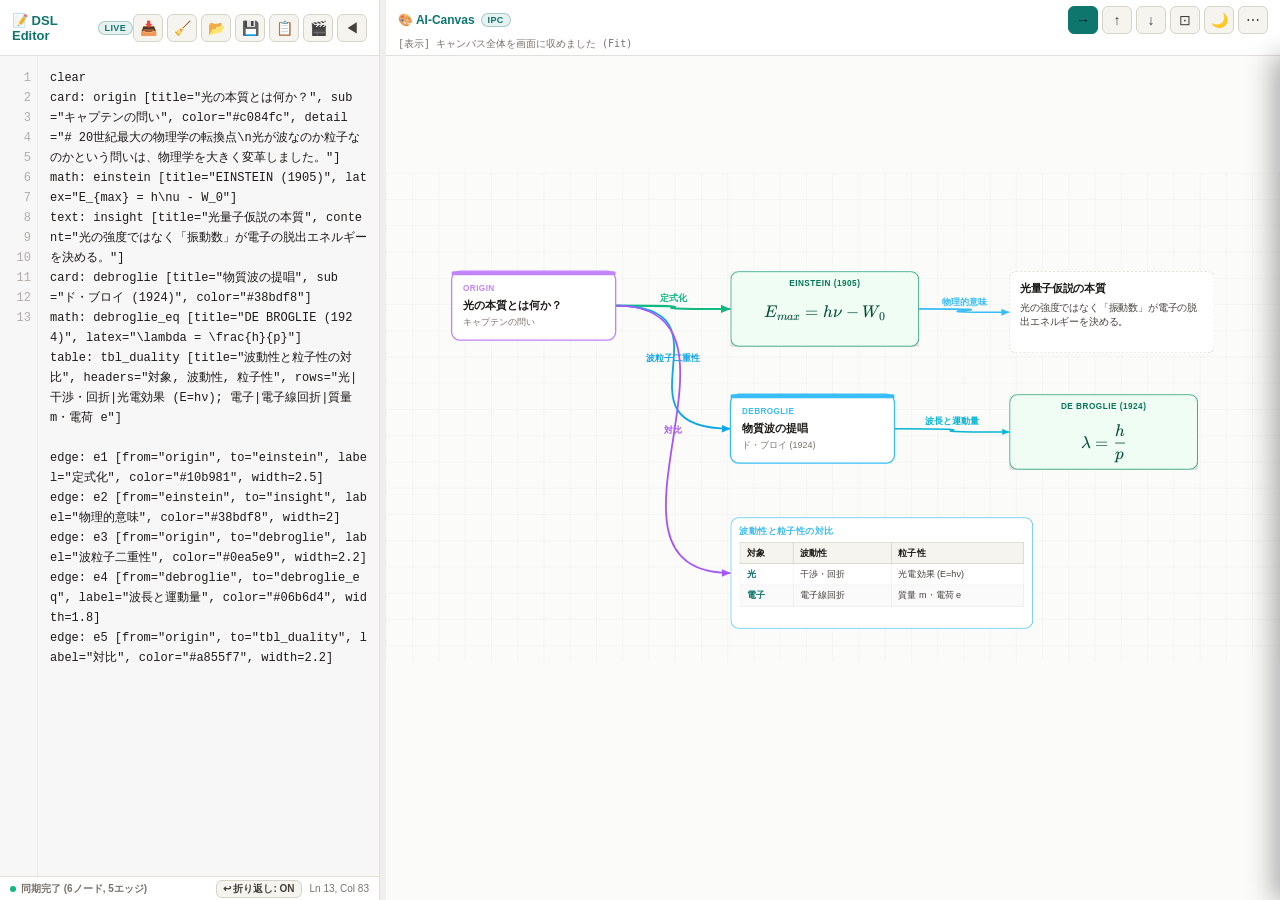
==== ai-canvas.html @ afdad646 "fix(export)+feat(ui): export シェルを index.export.html 優先に／既定テーマを明るく export: GUI export のシェル取得を index.e" ====
<!DOCTYPE html>
<html lang="ja">
<head>
  <meta charset="UTF-8">
  <title>AI-Canvas — Serverless Interactive Thinking Canvas</title>
  <!-- KaTeX (ローカル最優先 + CDNフォールバック) -->
  <link rel="stylesheet" href="./vendor/katex/katex.min.css" onerror="this.onerror=null;this.href='https://cdn.jsdelivr.net/npm/katex@0.16.11/dist/katex.min.css';" />
  <script src="./vendor/katex/katex.min.js" onerror="this.onerror=null;const s=document.createElement('script');s.src='https://cdn.jsdelivr.net/npm/katex@0.16.11/dist/katex.min.js';document.head.appendChild(s);"></script>
  <style>
    :root {
      /* 🌙 Cool Cyber (デフォルト) */
      --bg-body: #0b0f19;
      --grid-stroke: rgba(255, 255, 255, 0.04);
      --header-bg: rgba(15, 23, 42, 0.88);
      --header-border: #334155;
      --brand-color: #38bdf8;
      --badge-bg: rgba(56, 189, 248, 0.15);
      --badge-border: rgba(56, 189, 248, 0.3);
      --badge-color: #38bdf8;
      --btn-bg: #1e293b;
      --btn-color: #cbd5e1;
      --btn-border: #475569;
      --btn-hover-bg: #334155;
      --btn-hover-color: #f8fafc;
      --btn-hover-border: #38bdf8;
      --log-color: #94a3b8;
      --edge-stroke: #64748b;
      --edge-label: #94a3b8;
      --arrow-fill: #38bdf8;
      --hit-box-fill: #0f172a;
      
      /* コンポーネント共通 */
      --card-bg: #1e293b;
      --card-border: #334155;
      --card-text: #f8fafc;
      --card-sub: #94a3b8;
      --math-bg: #1e293b;
      --math-border: #10b981;
      --math-label: #10b981;
      --math-text: #f8fafc;
      --text-node-bg: rgba(30,41,59,0.85);
      --text-node-border: #475569;
      --text-node-title: #f8fafc;
      --text-node-body: #cbd5e1;
      --svg-node-bg: rgba(15,23,42,0.7);
      --svg-node-border: #f59e0b;
      --svg-node-title: #f59e0b;
      --table-bg: rgba(15,23,42,0.92);
      --table-th-bg: rgba(51,65,85,0.6);
      --table-th-border: #475569;
      --table-th-color: #f8fafc;
      --table-td-border: rgba(255,255,255,0.07);
      --table-td-color: #cbd5e1;
      --table-td-first: #93c5fd;
      --group-bg: rgba(15,23,42,0.45);
      --group-border: #38bdf8;
    }

    body.theme-natural {
      /* ☀️ Natural & White (手作り・生成りノート風) */
      --bg-body: #fbfbfa;
      --grid-stroke: rgba(60, 50, 40, 0.08);
      --header-bg: rgba(255, 255, 255, 0.94);
      --header-border: #e2e0d8;
      --brand-color: #0f766e;
      --badge-bg: rgba(15, 118, 110, 0.1);
      --badge-border: rgba(15, 118, 110, 0.3);
      --badge-color: #0f766e;
      --btn-bg: #f5f4ef;
      --btn-color: #44403c;
      --btn-border: #d6d3c7;
      --btn-hover-bg: #e7e5dc;
      --btn-hover-color: #1c1917;
      --btn-hover-border: #0f766e;
      --log-color: #78716c;
      --edge-stroke: #78716c;
      --edge-label: #57534e;
      --arrow-fill: #44403c;
      --hit-box-fill: #ffffff;
      
      /* コンポーネント共通 (生成り・紙・万年筆風) */
      --card-bg: #ffffff;
      --card-border: #dcd9ce;
      --card-text: #1c1917;
      --card-sub: #78716c;
      --math-bg: #f0fdf4;
      --math-border: #059669;
      --math-label: #047857;
      --math-text: #064e3b;
      --text-node-bg: #ffffff;
      --text-node-border: #d6d3c7;
      --text-node-title: #1c1917;
      --text-node-body: #44403c;
      --svg-node-bg: #fffbeb;
      --svg-node-border: #d97706;
      --svg-node-title: #b45309;
      --table-bg: #ffffff;
      --table-th-bg: #f5f4ef;
      --table-th-border: #d6d3c7;
      --table-th-color: #1c1917;
      --table-td-border: rgba(0,0,0,0.06);
      --table-td-color: #44403c;
      --table-td-first: #0f766e;
      --group-bg: rgba(245, 244, 239, 0.65);
      --group-border: #78716c;
    }

    * { box-sizing: border-box; margin: 0; padding: 0; user-select: none; }
    button, input, select, textarea { font-family: inherit; }
    body, html {
      width: 100%; height: 100%; overflow: hidden;
      font-family: -apple-system, BlinkMacSystemFont, "Segoe UI", "Hiragino Sans", "Hiragino Kaku Gothic ProN", "Yu Gothic UI", "Yu Gothic", Meiryo, sans-serif;
      background: var(--bg-body); color: var(--card-text); transition: background 0.25s, color 0.25s;
    }

    :root { --header-h: 56px; }

    /* 上部ヘッダー（コンパクト・2段） */
    #header {
      position: absolute; top: 0; left: 0; right: 0; height: var(--header-h);
      background: var(--header-bg); backdrop-filter: blur(10px);
      border-bottom: 1px solid var(--header-border);
      display: flex; flex-direction: column; justify-content: center;
      padding: 4px 12px 2px; z-index: 1000; transition: all 0.25s; gap: 2px;
    }
    .header-row { display: flex; align-items: center; width: 100%; min-height: 0; }
    .header-main { justify-content: space-between; gap: 8px; }
    .header-log { height: 16px; }
    .brand { font-size: 12px; font-weight: 700; color: var(--brand-color); display: flex; align-items: center; gap: 6px; flex-shrink: 0; }
    .badge { font-size: 9px; font-weight: 600; padding: 1px 6px; border-radius: 999px; letter-spacing: 0.04em; }
    .badge-ipc { background: var(--badge-bg); color: var(--badge-color); border: 1px solid var(--badge-border); }
    .toolbar-primary { display: flex; align-items: center; gap: 4px; flex-wrap: wrap; justify-content: flex-end; }
    .btn-group { display: flex; gap: 4px; align-items: center; }
    .btn { background: var(--btn-bg); color: var(--btn-color); border: 1px solid var(--btn-border); padding: 4px 10px; border-radius: 6px; font-size: 11px; font-weight: 600; cursor: pointer; transition: all 0.2s; }
    .btn:hover { background: var(--btn-hover-bg); color: var(--btn-hover-color); border-color: var(--btn-hover-border); }
    .btn-icon {
      background: var(--btn-bg); color: var(--btn-color); border: 1px solid var(--btn-border);
      width: 30px; height: 28px; padding: 0; border-radius: 6px; font-size: 14px; line-height: 1;
      cursor: pointer; transition: all 0.2s; display: inline-flex; align-items: center; justify-content: center;
    }
    .btn-icon:hover { background: var(--btn-hover-bg); color: var(--btn-hover-color); border-color: var(--btn-hover-border); }
    .layout-dir-btn.active { background: var(--brand-color, #38bdf8); color: #0b1220; border-color: var(--brand-color, #38bdf8); font-weight: 700; }
    .menu-wrap { position: relative; }
    .header-menu {
      position: absolute; right: 0; top: calc(100% + 4px); min-width: 168px;
      background: var(--header-bg); border: 1px solid var(--header-border); border-radius: 8px;
      box-shadow: 0 8px 24px rgba(0,0,0,0.35); padding: 4px; z-index: 1100;
    }
    .header-menu.hidden { display: none; }
    .header-menu .menu-item {
      display: block; width: 100%; text-align: left; background: none; border: none;
      color: var(--btn-color); font-size: 11px; font-weight: 600; padding: 8px 10px; border-radius: 6px; cursor: pointer;
    }
    .header-menu .menu-item:hover { background: var(--btn-hover-bg); color: var(--btn-hover-color); }
    #log-bar { font-size: 10px; color: var(--log-color); font-family: monospace; white-space: nowrap; overflow: hidden; text-overflow: ellipsis; width: 100%; }

    /* メインキャンバス */
    #canvas { width: 100%; height: 100%; display: block; }
    .grid-line { stroke: var(--grid-stroke); stroke-width: 1; }

    /* 共通オブジェクトスタイル */
    .canvas-obj { cursor: grab; touch-action: none; user-select: none; }
    .canvas-obj:active { cursor: grabbing; }
    .canvas-obj.dragging { filter: drop-shadow(0 14px 28px rgba(0,0,0,0.75)); }

    /* エッジ */
    .edge-path { fill: none; stroke-linecap: round; stroke-width: 1.6; }
    .edge-path:not([stroke]) { stroke: var(--edge-stroke); }
    .edge-label:not([fill]) { fill: var(--edge-label); }
    .edge-label { font-size: 11px; font-weight: 600; text-anchor: middle; dominant-baseline: middle; }

    /* HTML foreignObject スタイル (ドラッグが親要素に確実に届くよう設定) */
    foreignObject { pointer-events: none; }
    .html-container { width: 100%; height: 100%; overflow: hidden; }

    /* 🌟 選択中ノードのフォーカスハイライト */
    .canvas-obj.selected > rect:first-child {
      filter: drop-shadow(0 0 12px rgba(56, 189, 248, 0.95)) !important;
      stroke: var(--brand-color) !important;
      stroke-width: 2.5px !important;
    }
    /* 🌟 グループ選択時の破線枠ハイライト */
    .canvas-obj[data-type="group"].selected > rect:first-child {
      stroke-dasharray: 8, 4 !important;
      stroke-width: 2.8px !important;
      filter: drop-shadow(0 0 14px rgba(56, 189, 248, 0.9)) !important;
    }

    /* 🌟 エッジ選択時のフォーカスハイライト (+0.5KB 設計) */
    .edge-path.selected {
      stroke: var(--brand-color) !important;
      stroke-width: 4.5px !important;
      filter: drop-shadow(0 0 10px rgba(56, 189, 248, 0.95)) !important;
    }
    .edge-label.selected {
      fill: var(--brand-color) !important;
      font-weight: 800 !important;
    }

    

    /* 🔗 ドラッグ結線プレビュー線 */
    #temp-edge {
      fill: none; stroke: var(--brand-color); stroke-width: 2.5; stroke-dasharray: 4,4;
      pointer-events: none; display: none;
    }

    /* 📄 詳細パネル (Side Slide-in Drawer) */
    #detail-panel {
      position: absolute; top: var(--header-h); right: 0; bottom: 0; width: 380px; max-width: 90vw;
      background: var(--header-bg); backdrop-filter: blur(16px);
      border-left: 1px solid var(--header-border);
      box-shadow: -8px 0 24px rgba(0,0,0,0.3);
      transform: translateX(100%); transition: transform 0.28s cubic-bezier(0.16, 1, 0.3, 1);
      display: flex; flex-direction: column; z-index: 1050;
      color: var(--card-text); box-sizing: border-box;
    }
    #detail-panel.open {
      transform: translateX(0);
    }
    .panel-header {
      padding: 12px 16px; border-bottom: 1px solid var(--header-border);
      display: flex; align-items: center; justify-content: space-between;
    }
    .panel-badge {
      font-size: 10px; font-weight: 700; padding: 2px 7px; border-radius: 999px; text-transform: uppercase;
      background: var(--badge-bg); color: var(--badge-color); border: 1px solid var(--badge-border);
    }
    .panel-close-btn {
      background: none; border: none; color: var(--log-color); font-size: 15px; font-weight: 700;
      cursor: pointer; padding: 3px 7px; border-radius: 4px; transition: all 0.2s;
    }
    .panel-close-btn:hover {
      background: rgba(255,255,255,0.1); color: var(--card-text);
    }
    .panel-content {
      flex: 1; overflow-y: auto; padding: 16px 20px; font-size: 13px; line-height: 1.65;
    }
    .panel-content h1 { font-size: 16px; font-weight: 800; margin: 8px 0 6px 0; color: var(--card-text); border-bottom: 1px solid var(--header-border); padding-bottom: 4px; }
    .panel-content h2 { font-size: 14px; font-weight: 700; margin: 10px 0 4px 0; color: var(--card-text); }
    .panel-content p { margin: 8px 0; color: var(--card-text); }
    .panel-content ul { margin: 6px 0 10px 18px; padding: 0; color: var(--card-text); }
    .panel-content li { margin-bottom: 4px; }
    .panel-content strong { color: var(--brand-color); font-weight: 700; }
    .panel-content .math-block { margin: 12px 0; padding: 10px 12px; background: var(--math-bg); border-radius: 8px; border: 1px solid var(--math-border); text-align: center; overflow-x: auto; max-width: 100%; }
    table.canvas-data-table {
      width: 100%; border-collapse: collapse; font-size: 11px; text-align: left;
    }
    .panel-content table.canvas-data-table { margin: 10px 0 14px; }
    table.canvas-data-table th,
    table.canvas-data-table td {
      border: 1px solid var(--table-td-border); padding: 5px 8px; vertical-align: top;
    }
    table.canvas-data-table th {
      background: var(--table-th-bg); color: var(--table-th-color); font-weight: 700;
      border-color: var(--table-th-border);
    }
    table.canvas-data-table td { color: var(--table-td-color); }
    table.canvas-data-table tr.canvas-table-stripe td {
      background: rgba(255, 255, 255, 0.03);
    }
    body.theme-natural table.canvas-data-table tr.canvas-table-stripe td {
      background: rgba(0, 0, 0, 0.02);
    }
    table.canvas-data-table td.canvas-table-lead {
      color: var(--table-td-first); font-weight: 600;
    }
    .panel-conn-section { margin-top: 18px; padding-top: 12px; border-top: 1px solid var(--header-border); }
    .panel-conn-section h2 { font-size: 12px; margin-bottom: 8px; }
    .panel-conn-section ul { list-style: none; margin: 0; padding: 0; }
    .panel-conn-section li { margin-bottom: 6px; }
    .panel-conn-jump {
      background: none; border: 1px solid var(--header-border); color: var(--brand-color);
      font-size: 11px; padding: 4px 8px; border-radius: 6px; cursor: pointer; width: 100%; text-align: left;
    }
    .panel-conn-jump:hover { background: rgba(56, 189, 248, 0.08); border-color: var(--brand-color); }
    #help-overlay {
      position: fixed; inset: 0; background: rgba(0,0,0,0.55); z-index: 2000; display: none;
      align-items: center; justify-content: center; padding: 24px;
    }
    #help-overlay.open { display: flex; }
    #help-overlay .help-card {
      max-width: 420px; background: var(--header-bg); border: 1px solid var(--header-border);
      border-radius: 12px; padding: 20px 22px; font-size: 13px; line-height: 1.55; box-shadow: 0 16px 48px rgba(0,0,0,0.35);
    }
    #help-overlay h2 { font-size: 15px; margin-bottom: 10px; }
    #help-overlay kbd { font-family: monospace; font-size: 11px; padding: 2px 5px; border-radius: 4px; background: var(--btn-bg); border: 1px solid var(--btn-border); }
    .panel-footer {
      padding: 10px 16px; border-top: 1px solid var(--header-border); font-size: 11px; color: var(--log-color);
      background: rgba(0,0,0,0.04); display: flex; justify-content: space-between; align-items: center;
    }

    

    /* 🌟 アプリ全体スプリットレイアウト */
    #app-container {
      display: flex; width: 100vw; height: 100vh; overflow: hidden;
      background: var(--bg-body); position: relative;
    }

    

    

    /* 🎨 キャンバス側ペイン */
    #canvas-pane {
      flex: 1; height: 100%; position: relative; overflow: hidden;
    }

    
    /* ⌨️ スラッシュコマンド（/）ポップアップメニュー */
    #slash-menu {
      position: absolute; z-index: 500; width: 260px; max-height: 280px;
      background: var(--header-bg); backdrop-filter: blur(16px);
      border: 1px solid var(--header-border); border-radius: 8px;
      box-shadow: 0 12px 32px rgba(0,0,0,0.4);
      display: none; flex-direction: column; overflow: hidden;
      font-size: 12px; color: var(--card-text);
    }
    #slash-menu.open { display: flex; }
    .slash-menu-header {
      padding: 6px 10px; font-size: 10px; font-weight: 700; color: var(--log-color);
      border-bottom: 1px solid var(--header-border); text-transform: uppercase;
      display: flex; justify-content: space-between;
    }
    .slash-menu-list {
      overflow-y: auto; padding: 4px; display: flex; flex-direction: column; gap: 2px;
    }
    .slash-item {
      padding: 6px 10px; border-radius: 6px; cursor: pointer;
      display: flex; align-items: center; justify-content: space-between;
      transition: background 0.15s;
    }
    .slash-item:hover, .slash-item.active {
      background: rgba(56, 189, 248, 0.15); color: var(--brand-color);
    }
    .slash-item-left { display: flex; align-items: center; gap: 8px; }
    .slash-icon { font-size: 13px; }
    .slash-item-key { font-size: 10px; opacity: 0.6; font-family: monospace; }

    /* 🛠️ ノード & エッジ & グループ頭上クイック・ツールバー (Phase 4 & Phase 5) */
    #quick-toolbar, #edge-quick-toolbar, #group-quick-toolbar {
      position: absolute; z-index: 900; display: none; align-items: center; gap: 4px;
      padding: 4px 6px; border-radius: 8px;
      background: var(--header-bg); backdrop-filter: blur(12px);
      border: 1px solid var(--header-border); box-shadow: 0 8px 24px rgba(0,0,0,0.35);
      transform: translate(-50%, -100%); margin-top: -10px; pointer-events: auto;
    }
    #quick-toolbar.open, #edge-quick-toolbar.open, #group-quick-toolbar.open { display: flex; }
    .color-btn {
      width: 16px; height: 16px; border-radius: 50%; border: 1.5px solid rgba(255,255,255,0.4);
      cursor: pointer; transition: transform 0.15s; flex-shrink: 0;
    }
    .color-btn:hover { transform: scale(1.25); }
    .tb-palette { display: flex; align-items: center; gap: 4px; }
    .width-btn { padding: 2px 5px; min-width: 22px; justify-content: center; }
    .tb-separator { width: 1px; height: 14px; background: var(--header-border); margin: 0 2px; }
    .tb-btn {
      background: none; border: none; color: var(--card-text); font-size: 11px;
      cursor: pointer; padding: 2px 6px; border-radius: 4px; display: flex; align-items: center; gap: 3px;
    }
    .tb-btn:hover { background: rgba(255,255,255,0.1); color: var(--brand-color); }
    .tb-btn.danger:hover { background: rgba(239,68,68,0.2); color: #ef4444; }
    
    /* 🔲 グループ作成ピッカーモーダル (Phase 5) */
    #group-picker-overlay {
      position: fixed; inset: 0; background: rgba(0,0,0,0.65); z-index: 2100; display: none;
      align-items: center; justify-content: center; padding: 20px;
    }
    #group-picker-overlay.open { display: flex; }
    .group-picker-card {
      width: 420px; max-width: 95vw; background: var(--header-bg); backdrop-filter: blur(20px);
      border: 1px solid var(--header-border); border-radius: 12px;
      font-family: -apple-system, BlinkMacSystemFont, "Segoe UI", "Hiragino Sans", "Hiragino Kaku Gothic ProN", "Yu Gothic UI", "Yu Gothic", Meiryo, sans-serif;
      padding: 18px 22px; font-size: 13px; box-shadow: 0 20px 48px rgba(0,0,0,0.5);
      display: flex; flex-direction: column; gap: 14px; color: var(--card-text);
    }
    .group-picker-header {
      display: flex; align-items: center; justify-content: space-between;
      border-bottom: 1px solid var(--header-border); padding-bottom: 10px;
    }
    .group-picker-header h3 { margin: 0; font-size: 14px; font-weight: 700; color: var(--brand-color); display: flex; align-items: center; gap: 6px; }
    .group-picker-close { background: none; border: none; color: var(--log-color); font-size: 16px; cursor: pointer; padding: 2px 6px; border-radius: 4px; }
    .group-picker-close:hover { background: rgba(255,255,255,0.1); color: var(--card-text); }
    .group-input-group { display: flex; flex-direction: column; gap: 5px; }
    .group-input-label { font-size: 11px; font-weight: 600; color: var(--log-color); }
    .group-picker-input {
      background: rgba(0,0,0,0.25); border: 1px solid var(--header-border); border-radius: 6px;
      color: var(--card-text); padding: 7px 10px; font-size: 12px; outline: none;
    }
    .group-picker-input:focus { border-color: var(--brand-color); }
    .group-picker-list-header {
      display: flex; align-items: center; justify-content: space-between; font-size: 11px; color: var(--log-color); margin-top: 4px;
    }
    .group-picker-list {
      max-height: 190px; overflow-y: auto; display: flex; flex-direction: column; gap: 4px;
      padding: 6px; background: rgba(0,0,0,0.2); border-radius: 6px; border: 1px solid var(--header-border);
    }
    .group-node-item {
      display: flex; align-items: center; gap: 8px; padding: 6px 8px; border-radius: 6px;
      cursor: pointer; user-select: none; transition: background 0.15s; font-size: 12px;
    }
    .group-node-item:hover { background: rgba(56, 189, 248, 0.12); }
    .group-node-item input[type="checkbox"] { cursor: pointer; margin: 0; width: 14px; height: 14px; accent-color: var(--brand-color); }
    .group-node-color-dot { width: 10px; height: 10px; border-radius: 50%; flex-shrink: 0; border: 1px solid rgba(255,255,255,0.2); }
    .group-node-id { font-family: monospace; font-size: 11px; opacity: 0.75; flex-shrink: 0; }
    .group-node-title { flex: 1; white-space: nowrap; overflow: hidden; text-overflow: ellipsis; font-weight: 500; }
    .group-picker-footer {
      display: flex; align-items: center; justify-content: space-between; border-top: 1px solid var(--header-border); padding-top: 12px;
    }
    
    /* 📝 DSL エディタペイン */
    #editor-pane {
      width: 380px; min-width: 260px; max-width: 80vw; height: 100%;
      display: flex; flex-direction: column;
      background: var(--card-bg);
      border-right: 1px solid var(--header-border);
      position: relative; z-index: 100;
      transition: margin-left 0.25s cubic-bezier(0.16, 1, 0.3, 1);
    }
    #editor-pane.collapsed {
      margin-left: -380px;
    }

    /* エディタヘッダー */
    .editor-header {
      height: var(--header-h); padding: 0 12px;
      display: flex; align-items: center; justify-content: space-between;
      border-bottom: 1px solid var(--header-border);
      background: var(--header-bg); backdrop-filter: blur(10px);
      flex-shrink: 0;
    }
    .editor-title {
      font-size: 13px; font-weight: 700; color: var(--brand-color);
      display: flex; align-items: center; gap: 6px;
    }
    .editor-actions {
      display: flex; align-items: center; gap: 4px;
    }

    /* 📄 詳細パネル内 detail エディタ（editor 専用） */
    .panel-detail-input {
      width: 100%; min-height: 240px; box-sizing: border-box; resize: vertical;
      background: rgba(0, 0, 0, 0.18); color: var(--card-text);
      border: 1px solid var(--header-border); border-radius: 8px;
      padding: 10px 12px;
      font-family: ui-monospace, SFMono-Regular, Menlo, Monaco, Consolas, "Liberation Mono", "Courier New", monospace;
      font-size: 12px; line-height: 1.6; tab-size: 2;
    }
    body.theme-natural .panel-detail-input { background: rgba(0, 0, 0, 0.03); }
    .panel-edit-actions { display: flex; gap: 8px; margin-top: 10px; }

    /* エディタ本体（行番号 + テキストエリア） */
    .editor-body {
      flex: 1; display: flex; overflow: hidden; position: relative;
      background: rgba(0, 0, 0, 0.18);
      font-family: ui-monospace, SFMono-Regular, Menlo, Monaco, Consolas, "Liberation Mono", "Courier New", monospace;
    }
    body.theme-natural .editor-body {
      background: rgba(0, 0, 0, 0.03);
    }

    .editor-line-numbers {
      width: 38px; padding: 12px 6px 12px 0; text-align: right;
      color: var(--log-color); opacity: 0.55; font-size: 12px; line-height: 20px;
      user-select: none; border-right: 1px solid var(--header-border);
      overflow: hidden; flex-shrink: 0; white-space: pre;
    }

    .editor-textarea {
      flex: 1; height: 100%; padding: 12px; margin: 0; border: none; outline: none;
      background: transparent; color: var(--card-text);
      font-family: inherit; font-size: 12px; line-height: 20px;
      resize: none; white-space: pre-wrap; word-break: break-all; overflow-y: auto; overflow-x: hidden;
      tab-size: 2; -moz-tab-size: 2;
    }
    .editor-textarea.no-wrap {
      white-space: pre; word-break: normal; overflow-x: auto;
    }

    /* エディタフッター */
    .editor-footer {
      height: 24px; padding: 0 10px; display: flex; align-items: center; justify-content: space-between;
      border-top: 1px solid var(--header-border); background: var(--header-bg);
      font-size: 10px; color: var(--log-color); flex-shrink: 0;
    }
    .editor-status-badge {
      display: flex; align-items: center; gap: 5px; font-weight: 600;
    }
    .status-dot {
      width: 6px; height: 6px; border-radius: 50%; background: #10b981;
    }
    .status-dot.syncing {
      background: #f59e0b; animation: pulse 0.5s infinite alternate;
    }
    .status-dot.error {
      background: #ef4444;
    }
    @keyframes pulse {
      from { opacity: 0.3; } to { opacity: 1; }
    }
    
    /* ↔ スプリッターバー */
    #splitter {
      width: 6px; height: 100%; cursor: col-resize;
      background: var(--header-border); opacity: 0.45;
      transition: opacity 0.2s, background 0.2s; z-index: 101; flex-shrink: 0;
    }
    #splitter:hover, #splitter.dragging {
      opacity: 1; background: var(--brand-color);
    }
    
    /* エディタ展開用フローティングボタン */
    #open-editor-btn {
      position: absolute; top: calc(var(--header-h) + 12px); left: 12px;
      z-index: 999; display: none;
      background: var(--btn-bg); color: var(--brand-color);
      border: 1px solid var(--btn-border); border-radius: 6px;
      padding: 6px 10px; font-size: 12px; font-weight: 700;
      cursor: pointer; box-shadow: 0 4px 12px rgba(0,0,0,0.25);
    }
    #open-editor-btn:hover {
      background: var(--btn-hover-bg); border-color: var(--brand-color);
    }
    
  </style>
</head>
<body class="theme-natural">

  <div id="app-container">
    <!-- @editor-only:start -->
    <!-- 📝 DSL エディタペイン -->
    <div id="editor-pane">
      <div class="editor-header">
        <div class="editor-title">
          <span>📝 DSL Editor</span>
          <span class="badge badge-ipc">LIVE</span>
        </div>
        <div class="editor-actions">
          <button type="button" class="btn-icon" id="btn-sync-from-canvas" title="最新化：キャンバスの最新配置をDSLに反映">📥</button>
          <button type="button" class="btn-icon" id="btn-normalize-dsl" title="正規化：接続設定を独立した edge 行に整理">🧹</button>
          <button type="button" class="btn-icon" id="btn-import-dsl" title="読込：外部のDSLファイル(.dsl, .txt)を読み込む">📂</button>
          <button type="button" class="btn-icon" id="btn-download-dsl" title="保存：DSLテキストをローカルに保存">💾</button>
          <button type="button" class="btn-icon" id="btn-copy-dsl" title="コピー：DSLをクリップボードへ">📋</button>
          <button type="button" class="btn-icon" id="btn-load-demo" title="デモ：量子デモDSLを読み込む">🎬</button>
          <button type="button" class="btn-icon" id="btn-collapse-editor" title="エディタを畳む">◀</button>
          <input type="file" id="dsl-file-input" accept=".dsl,.txt" style="display:none">
        </div>
      </div>
      <div class="editor-body">
        <div id="editor-line-numbers" class="editor-line-numbers">1</div>
        <textarea id="dsl-input" class="editor-textarea" spellcheck="false" placeholder="ここにDSLを入力... (1行書いてEnter、または / で補完メニュー)"></textarea>
        <!-- ⌨️ スラッシュメニュー -->
        <div id="slash-menu">
          <div class="slash-menu-header">
            <span>DSL 補完メニュー</span>
            <span style="font-size:9px;">[↑↓] 選択 / [Enter] 決定</span>
          </div>
          <div id="slash-menu-list" class="slash-menu-list"></div>
        </div>
      </div>
      <div class="editor-footer">
        <div class="editor-status-badge">
          <span id="sync-status-dot" class="status-dot"></span>
          <span id="sync-status-text">同期完了 (0.01s)</span>
        </div>
        <div style="display:flex; align-items:center; gap:8px;">
          <button type="button" id="btn-toggle-wrap" class="btn" style="padding:1px 6px; font-size:10px; height:18px; line-height:1;" title="行の折り返し表示切替">↩ 折り返し: ON</button>
          <div id="cursor-pos-info">Ln 1, Col 1</div>
        </div>
      </div>
    </div>

    <!-- ↔ リサイズスプリッター -->
    <div id="splitter" title="ドラッグで幅変更 / ダブルクリックで初期幅"></div>
    <!-- @editor-only:end -->

    <!-- 🎨 キャンバスペイン -->
    <div id="canvas-pane">
      <!-- @editor-only:start -->
      <button type="button" id="open-editor-btn" title="エディタを開く" onclick="EditorApp.toggleCollapse(false)">📝 エディタ (▶)</button>
      <!-- @editor-only:end -->

      <div id="header">
        <div class="header-row header-main">
          <div class="brand">
            <span>🎨 AI-Canvas</span>
            <span class="badge badge-ipc" title="WebView2 IPC・ポートゼロ">IPC</span>
          </div>
          <div class="toolbar-primary">
            <button type="button" class="btn-icon layout-dir-btn active" data-dir="LR" title="横に整列 (→)" aria-label="横に整列" onclick="Canvas.autoLayout('LR')">→</button>
            <button type="button" class="btn-icon layout-dir-btn" data-dir="BT" title="縦・下から上へ (↑)" aria-label="縦に整列（上向き）" onclick="Canvas.autoLayout('BT')">↑</button>
            <button type="button" class="btn-icon layout-dir-btn" data-dir="TB" title="縦・上から下へ (↓)" aria-label="縦に整列（下向き）" onclick="Canvas.autoLayout('TB')">↓</button>
            <button type="button" class="btn-icon" title="全体表示 (Fit)" aria-label="全体表示" onclick="Canvas.fitView()">⊡</button>
            <button type="button" class="btn-icon" id="theme-btn" title="Cool Cyber へ" aria-label="テーマ切替" onclick="Canvas.toggleTheme()">🌙</button>
            <div class="menu-wrap">
              <button type="button" class="btn-icon" title="その他" aria-label="その他メニュー" onclick="Canvas.toggleHeaderMenu()">⋯</button>
              <div id="header-menu" class="header-menu hidden">
                <button type="button" class="menu-item" onclick="Canvas.clear(); Canvas.toggleHeaderMenu(true)">🧹 リセット</button>
                <button type="button" class="menu-item" onclick="Canvas.exportHTML(); Canvas.toggleHeaderMenu(true)">💾 単体HTML保存</button>
                <button type="button" class="menu-item" id="menu-detail-only" onclick="Canvas.toggleDetailOnly()">📄 詳細: 常に開く</button>
              </div>
            </div>
          </div>
        </div>
        <div class="header-row header-log">
          <div id="log-bar">キャンバス準備完了。AIの思考描画を待機中...</div>
        </div>
      </div>

      <!-- 📄 詳細パネル (Side Slide-in Drawer) -->
      <div id="detail-panel">
        <div class="panel-header">
          <div style="display:flex; align-items:center; gap:8px;">
            <span id="panel-type-badge" class="panel-badge">CARD</span>
            <span id="panel-node-id" style="font-size:12px; font-family:monospace; color:var(--log-color);">#id</span>
          </div>
          <div style="display:flex; align-items:center; gap:2px;">
            <!-- @editor-only:start -->
            <button class="panel-close-btn" id="panel-edit-btn" onclick="EditorApp.toggleDetailEdit()" title="detail を編集">✏️</button>
            <!-- @editor-only:end -->
            <button class="panel-close-btn" onclick="Canvas.closeDetailPanel()" title="閉じる (Esc)">✕</button>
          </div>
        </div>
        <div id="panel-body" class="panel-content"></div>
        <div class="panel-footer">
          <span id="panel-connections">🔗 接続: なし</span>
          <span style="font-size:10px; opacity:0.7;">キー: [↑↓←→] 移動 / [Esc] 閉じる</span>
        </div>
      </div>

      <div id="help-overlay" role="dialog" aria-label="ショートカットヘルプ" onclick="if(event.target===this)Canvas.toggleHelp(false)">
        <div class="help-card" onclick="event.stopPropagation()">
          <h2>ショートカット</h2>
          <p><kbd>↑↓←→</kbd> 近傍ノードへフォーカス（詳細パネルが開いているときだけ内容も更新）</p>
          <p><kbd>Esc</kbd> 詳細パネルを閉じる（選択リングは維持）</p>
          <p><kbd>?</kbd> このヘルプの表示 / 閉じる</p>
          <p style="margin-top:12px;font-size:11px;color:var(--log-color);">ノードをクリックすると詳細パネルを開きます。</p>
          <button type="button" class="btn-icon" style="margin-top:14px;width:100%;" onclick="Canvas.toggleHelp(false)">閉じる</button>
        </div>
      </div>

      <!-- @editor-only:start -->
      <!-- 🔲 グループ作成ピッカーモーダル (Phase 5) -->
      <div id="group-picker-overlay" onclick="if(event.target===this)EditorApp.closeGroupPicker()">
        <div class="group-picker-card" onclick="event.stopPropagation()">
          <div class="group-picker-header">
            <h3><span>🔲</span> グループ（領域）作成</h3>
            <button type="button" class="group-picker-close" onclick="EditorApp.closeGroupPicker()">✕</button>
          </div>
          <div class="group-input-group">
            <label class="group-input-label" for="group-picker-title">グループ名</label>
            <input type="text" id="group-picker-title" class="group-picker-input" placeholder="例: 量子力学クラスタ" value="新規グループ">
          </div>
          <div class="group-input-group">
            <div class="group-picker-list-header">
              <span>グループに含めるノードを選択 (contains)</span>
              <div style="display:flex; gap:8px;">
                <a href="#" style="color:var(--brand-color); text-decoration:none;" onclick="event.preventDefault(); EditorApp.toggleSelectAllGroupNodes(true)">全選択</a>
                <a href="#" style="color:var(--log-color); text-decoration:none;" onclick="event.preventDefault(); EditorApp.toggleSelectAllGroupNodes(false)">全解除</a>
              </div>
            </div>
            <div id="group-picker-node-list" class="group-picker-list">
              <!-- 動的生成 -->
            </div>
          </div>
          <div class="group-picker-footer">
            <span id="group-picker-count" style="font-size:11px; color:var(--log-color);">選択: 0 件</span>
            <div style="display:flex; gap:6px;">
              <button type="button" class="btn" onclick="EditorApp.closeGroupPicker()">キャンセル</button>
              <button type="button" class="btn btn-primary" id="btn-submit-group-picker" onclick="EditorApp.submitGroupPicker()" style="background:var(--brand-color); color:#0f172a; font-weight:700;">🔲 作成</button>
            </div>
          </div>
        </div>
      </div>

      <!-- 🛠️ ノード頭上クイック・ツールバー (Phase 4) -->
      <div id="quick-toolbar" onclick="event.stopPropagation()">
        <span class="tb-palette" data-method="changeSelectedNodeColor"></span>
        <div class="tb-separator"></div>
        <button type="button" class="tb-btn" onclick="event.stopPropagation(); Canvas.openDetailPanel()" title="詳細パネルを開く">📝 詳細</button>
        <button type="button" class="tb-btn" onclick="event.stopPropagation(); EditorApp.openGroupPicker()" title="このノードを含めてグループ化">🔲 グループ</button>
        <button type="button" class="tb-btn danger" onclick="event.stopPropagation(); EditorApp.deleteSelectedNode()" title="ノードを削除">🗑️ 削除</button>
      </div>

      <!-- 🔗 エッジ頭上クイック・ツールバー (Phase 4 & Phase 5) -->
      <div id="edge-quick-toolbar" onclick="event.stopPropagation()">
        <span class="tb-palette" data-method="changeSelectedEdgeColor"></span>
        <div class="tb-separator"></div>
        <span class="tb-widths" data-width-method="setSelectedEdgeWidth"></span>
        <span class="tb-arrows" data-arrow-method="setSelectedEdgeArrow"></span>
        <div class="tb-separator"></div>
        <button type="button" class="tb-btn" onclick="event.stopPropagation(); EditorApp.toggleSelectedEdgeStyle()" title="破線 / 実線 切替">〰️ 破線</button>
        <button type="button" class="tb-btn" onclick="event.stopPropagation(); EditorApp.promptSelectedEdgeLabel()" title="関係ラベルを編集">🏷️ ラベル</button>
        <button type="button" class="tb-btn danger" onclick="event.stopPropagation(); EditorApp.deleteSelectedEdge()" title="エッジを削除">🗑️ 削除</button>
      </div>

      <!-- 🔲 グループ頭上クイック・ツールバー (Phase 5) -->
      <div id="group-quick-toolbar" onclick="event.stopPropagation()">
        <span class="tb-palette" data-method="changeSelectedGroupColor"></span>
        <div class="tb-separator"></div>
        <button type="button" class="tb-btn" onclick="event.stopPropagation(); EditorApp.openEditGroupPicker()" title="グループ名・包含ノードを編集">⚙️ 構成編集</button>
        <button type="button" class="tb-btn danger" onclick="event.stopPropagation(); EditorApp.deleteSelectedGroup()" title="グループ枠のみ解除（内包ノードは残置）">🗑️ 解除</button>
      </div>
      <!-- @editor-only:end -->

      <svg id="canvas">
        <defs>
          <!-- グリッド -->
          <pattern id="grid" width="32" height="32" patternUnits="userSpaceOnUse">
            <path d="M 32 0 L 0 0 0 32" fill="none" class="grid-line" />
          </pattern>
          <!-- 矢印マーカー -->
          <marker id="arrow" viewBox="0 0 10 10" refX="8" refY="5" markerWidth="6" markerHeight="6" orient="auto-start-reverse">
            <path id="arrow-path" d="M 0 1.5 L 8 5 L 0 8.5 z" fill="var(--arrow-fill)" />
          </marker>
        </defs>

        <rect width="100%" height="100%" fill="url(#grid)" />

        <!-- レイヤー -->
        <g id="edges-layer"></g>
        <path id="temp-edge" />
        <g id="objects-layer"></g>
      </svg>
    </div> <!-- /#canvas-pane -->
  </div> <!-- /#app-container -->

  <script type="text/plain" id="canvas-initial-dsl" data-encoding="base64"></script>

  <script>
    // 汎用安全数値ヘルパー (グローバル)
    function safeNum(val, fallback = 0) {
      const n = Number(val);
      return isFinite(n) ? n : fallback;
    }

    function safeFixed(val, digits = 1) {
      const n = Number(val);
      return isFinite(n) ? n.toFixed(digits) : "0.0";
    }

    // DSL の \n を改行へ戻す。$...$ / $$...$$ の内側は LaTeX（\nu 等）を保護する。
    // これにより、英文行頭など「改行の直後が英字」の場合でも改行が復元される。
    function unescapeDetailMarkdown(raw) {
      if (!raw) return '';
      const s = String(raw);
      let out = '';
      let inMath = false;
      for (let i = 0; i < s.length; i++) {
        const ch = s[i];
        if (ch === '$') {
          if (s[i + 1] === '$') { inMath = !inMath; out += '$$'; i++; }
          else { inMath = !inMath; out += '$'; }
          continue;
        }
        if (ch === '\\' && s[i + 1] === 'n') {
          const next = s[i + 2];
          if (!inMath || next === undefined || !/[a-zA-Z]/.test(next)) {
            out += '\n';
            i++;
            continue;
          }
        }
        out += ch;
      }
      return out;
    }

    // SVG 断片の軽量サニタイズ（script / foreignObject / on* ハンドラ / javascript: を除去）。
    // 注: DSL はローカル作者（人間・AI）を信頼する前提。本関数は defense-in-depth。
    function sanitizeSvgMarkup(raw) {
      if (raw == null) return '';
      return String(raw)
        .replace(/<\s*script[\s\S]*?<\s*\/\s*script\s*>/gi, '')
        .replace(/<\s*script\b[^>]*>/gi, '')
        .replace(/<\s*foreignObject[\s\S]*?<\s*\/\s*foreignObject\s*>/gi, '')
        .replace(/\son[a-z]+\s*=\s*("[^"]*"|'[^']*'|[^\s>]+)/gi, '')
        .replace(/(href|xlink:href)\s*=\s*("|')?\s*javascript:[^"'>\s]*/gi, '');
    }

    function normalizeLatexForKatex(expr) {
      if (expr == null) return '';
      let s = String(expr).replace(/\u00a5/g, '\\').replace(/¥/g, '\\').trim();
      let prev;
      do {
        prev = s;
        s = s.replace(/\\{2}(?=[a-zA-Z])/g, '\\');
      } while (s !== prev);
      return s;
    }

    const CANVAS_SCHEMA_VERSION = 1;

    function renderKatexInto(container, expr, displayMode) {
      const clean = normalizeLatexForKatex(expr);
      if (!clean) return;
      const run = () => {
        if (!window.katex) return false;
        try {
          container.textContent = '';
          katex.render(clean, container, { displayMode: !!displayMode, throwOnError: false });
          return true;
        } catch (e) {
          container.textContent = clean;
          return false;
        }
      };
      if (!run()) {
        let retries = 0;
        const timer = setInterval(() => {
          retries += 1;
          if (run() || retries > 30) clearInterval(timer);
        }, 100);
      }
    }

    const INLINE_MD_TOKEN = /(\$\$[\s\S]+?\$\$|\$(?:\\.|[^\$\\])+\$|\*\*[^*]+\*\*|`[^`]+`)/g;

    function renderInlineFormatting(text, container) {
      if (!text) return;
      const parts = String(text).split(INLINE_MD_TOKEN);
      parts.forEach(part => {
        if (!part) return;
        if (part.startsWith('$$') && part.endsWith('$$')) {
          const span = document.createElement('span');
          span.className = 'math-block';
          renderKatexInto(span, part.slice(2, -2), true);
          container.appendChild(span);
        } else if (part.startsWith('$') && part.endsWith('$')) {
          const span = document.createElement('span');
          renderKatexInto(span, part.slice(1, -1), false);
          container.appendChild(span);
        } else if (part.startsWith('**') && part.endsWith('**')) {
          const strong = document.createElement('strong');
          renderInlineFormatting(part.slice(2, -2), strong);
          container.appendChild(strong);
        } else if (part.startsWith('`') && part.endsWith('`')) {
          const code = document.createElement('code');
          code.style.cssText = 'background:rgba(255,255,255,0.08); padding:2px 5px; border-radius:4px; font-size:11px; font-family:monospace;';
          code.textContent = part.slice(1, -1);
          container.appendChild(code);
        } else {
          container.appendChild(document.createTextNode(part));
        }
      });
    }

    const CanvasTable = (function () {
      function isMarkdownRow(line) {
        const t = String(line).trim();
        return t.length > 0 && t.startsWith('|') && t.endsWith('|');
      }

      function isMarkdownSeparator(line) {
        const t = String(line).trim();
        if (!isMarkdownRow(t)) return false;
        return t.replace(/\|/g, '').replace(/[\s:\-]/g, '').length === 0;
      }

      function parseMarkdownCells(line) {
        const t = String(line).trim();
        return t.slice(1, -1).split('|').map((c) => c.trim());
      }

      function parseNodeFields(headersRaw, rowsRaw) {
        const headers = String(headersRaw || '')
          .split(',')
          .map((s) => s.trim())
          .filter(Boolean);
        const rows = String(rowsRaw || '')
          .split(';')
          .map((r) => r.trim())
          .filter(Boolean)
          .map((r) => r.split('|').map((c) => c.trim()));
        return { headers, rows };
      }

      function parseMarkdownBlock(block) {
        const spec = { headers: [], rows: [] };
        if (!block || !block.length) return spec;
        let bodyStart = 0;
        if (block.length > 1 && isMarkdownSeparator(block[1])) {
          spec.headers = parseMarkdownCells(block[0]);
          bodyStart = 2;
        }
        for (let i = bodyStart; i < block.length; i++) {
          spec.rows.push(parseMarkdownCells(block[i]));
        }
        return spec;
      }

      function estimateSize(spec) {
        const colCount = Math.max(
          1,
          spec.headers.length,
          spec.rows[0] ? spec.rows[0].length : 0
        );
        const rowCount = Math.max(1, spec.rows.length);
        const headerRows = spec.headers.length ? 1 : 0;
        return {
          w: Math.max(220, Math.min(560, colCount * 115 + 24)),
          h: Math.max(90, 36 + (rowCount + headerRows) * 28 + 16)
        };
      }

      function fillCell(el, text, richFn) {
        if (richFn) richFn(String(text == null ? '' : text), el);
        else el.textContent = text == null ? '' : String(text);
      }

      function appendTable(container, spec, opts) {
        if (!container || !spec) return null;
        opts = opts || {};
        const tbl = document.createElement('table');
        tbl.className = opts.tableClass || 'canvas-data-table';
        const richFn = opts.richCells || null;
        const stripe = opts.stripe !== false;
        const leadCol = !!opts.firstColEmphasis;

        if (spec.headers && spec.headers.length) {
          const thead = document.createElement('thead');
          const tr = document.createElement('tr');
          spec.headers.forEach((h) => {
            const th = document.createElement('th');
            fillCell(th, h, richFn);
            tr.appendChild(th);
          });
          thead.appendChild(tr);
          tbl.appendChild(thead);
        }

        if (spec.rows && spec.rows.length) {
          const tbody = document.createElement('tbody');
          spec.rows.forEach((cells, idx) => {
            const tr = document.createElement('tr');
            if (stripe && idx % 2 === 1) tr.classList.add('canvas-table-stripe');
            cells.forEach((c, cIdx) => {
              const td = document.createElement('td');
              if (leadCol && cIdx === 0) td.classList.add('canvas-table-lead');
              fillCell(td, c, richFn);
              tr.appendChild(td);
            });
            tbody.appendChild(tr);
          });
          tbl.appendChild(tbody);
        }

        container.appendChild(tbl);
        return tbl;
      }

      return {
        isMarkdownRow,
        isMarkdownSeparator,
        parseNodeFields,
        parseMarkdownBlock,
        estimateSize,
        appendTable
      };
    })();

    function utf8FromBase64(b64) {
      const bin = atob(b64);
      const bytes = new Uint8Array(bin.length);
      for (let i = 0; i < bin.length; i++) bytes[i] = bin.charCodeAt(i);
      return new TextDecoder('utf-8').decode(bytes);
    }

    function utf8ToBase64(text) {
      const bytes = new TextEncoder().encode(String(text));
      let bin = '';
      bytes.forEach((b) => { bin += String.fromCharCode(b); });
      return btoa(bin);
    }

    function readEmbeddedDsl() {
      const el = document.getElementById('canvas-initial-dsl');
      if (!el) return '';
      const raw = (el.textContent || '').trim();
      if (!raw) return '';
      try {
        if (el.getAttribute('data-encoding') === 'base64') {
          return utf8FromBase64(raw);
        }
        return raw;
      } catch (err) {
        console.error('[readEmbeddedDsl]', err);
        return '';
      }
    }

    // =========================================================================
    // 🏛️ 1. Canvas Core (最小不変エンジン)
    // =========================================================================
    const Canvas = window.Canvas = (function() {
      const svg = document.getElementById('canvas');
      const objectsLayer = document.getElementById('objects-layer');
      const edgesLayer = document.getElementById('edges-layer');
      const logBar = document.getElementById('log-bar');

      const objects = new Map(); // id -> { id, type, x, y, w, h, data, el }
      const edges = [];          // [{ u, v, label, style? }]
      const registry = new Map(); // type -> { render: fn, getDimensions: fn }

      function normalizeEdgeStyle(style) {
        if (!style || typeof style !== 'object') return null;
        const out = {};
        const stroke = style.stroke || style.color;
        if (stroke && /^#([0-9a-fA-F]{3}|[0-9a-fA-F]{6})$/.test(String(stroke).trim())) {
          out.stroke = String(stroke).trim();
        }
        if (style.arrow_color && /^#([0-9a-fA-F]{3}|[0-9a-fA-F]{6})$/.test(String(style.arrow_color).trim())) {
          out.arrow_color = String(style.arrow_color).trim();
        }
        if (style.width != null && style.width !== '') {
          const w = Number(style.width);
          if (isFinite(w) && w > 0 && w <= 12) out.width = w;
        }
        if (style.dash != null && String(style.dash).trim()) {
          const dStr = String(style.dash).trim();
          out.dash = (dStr === 'dashed' || dStr === 'true') ? '5,4' : dStr;
        }
        if (style.arrow === 'double') {
          out.arrow = 'double';
        } else if (style.arrow === 'none' || style.arrow === false || style.arrow === 'false' || style.arrow === '0') {
          out.arrow = 'none';
        }
        return Object.keys(out).length ? out : null;
      }

      function edgeStyleFromNodeProps(props) {
        const d = props.edge_dash || props.dash || ((props.edge_style === 'dashed' || props.style === 'dashed') ? '5,4' : undefined);
        return normalizeEdgeStyle({
          stroke: props.edge_color || props.edge_stroke,
          arrow_color: props.edge_arrow_color || props.arrow_color,
          width: props.edge_width,
          dash: d,
          arrow: props.edge_arrow
        });
      }

      // 🌟 エッジ色に一致する矢印マーカーを動的生成・再利用
      function getOrCreateArrowMarker(color) {
        if (!color) return 'url(#arrow)';
        const cleanId = 'arrow_' + String(color).replace(/[^a-zA-Z0-9]/g, '_');
        if (!document.getElementById(cleanId)) {
          const defs = svg.querySelector('defs');
          if (defs) {
            const marker = document.createElementNS('http://www.w3.org/2000/svg', 'marker');
            marker.id = cleanId;
            marker.setAttribute('viewBox', '0 0 10 10');
            marker.setAttribute('refX', '8');
            marker.setAttribute('refY', '5');
            marker.setAttribute('markerWidth', '6');
            marker.setAttribute('markerHeight', '6');
            marker.setAttribute('orient', 'auto-start-reverse');
            const p = document.createElementNS('http://www.w3.org/2000/svg', 'path');
            p.setAttribute('d', 'M 0 1.5 L 8 5 L 0 8.5 z');
            p.setAttribute('fill', color);
            marker.appendChild(p);
            defs.appendChild(marker);
          }
        }
        return `url(#${cleanId})`;
      }

      function applyEdgeAppearance(path, lbl, edge) {
        if (!path) return;
        const st = edge.style || {};

        // 注意: SVG の presentation 属性（stroke-width 等）は CSS に負けるため、
        //       inline style で適用する（.edge-path { stroke-width: 2.2 } を上書き）。
        if (st.stroke) {
          path.style.setProperty('stroke', st.stroke);
          if (lbl) lbl.style.setProperty('fill', st.stroke);
        } else {
          path.style.removeProperty('stroke');
          if (lbl) lbl.style.removeProperty('fill');
        }
        if (st.width != null) {
          path.style.setProperty('stroke-width', String(st.width));
        } else {
          path.style.removeProperty('stroke-width');
        }
        if (st.dash) {
          path.style.setProperty('stroke-dasharray', st.dash);
        } else {
          path.style.removeProperty('stroke-dasharray');
        }
        const markerColor = st.arrow_color || st.stroke || '';
        if (st.arrow === 'none' || st.arrow === false) {
          path.removeAttribute('marker-end');
          path.removeAttribute('marker-start');
        } else if (st.arrow === 'double') {
          const m = getOrCreateArrowMarker(markerColor);
          path.setAttribute('marker-end', m);
          path.setAttribute('marker-start', m);
        } else {
          path.setAttribute('marker-end', getOrCreateArrowMarker(markerColor));
          path.removeAttribute('marker-start');
        }
      }

      function createEdgeDom(edge, idx) {
        const edgeId = `edge_${edge.u}_${edge.v}_${idx}`;
        const g = document.createElementNS('http://www.w3.org/2000/svg', 'g');
        g.id = edgeId;
        g.classList.add('canvas-edge');
        const safeLabel = String(edge.label || '').replace(/</g, '');
        g.innerHTML = `
            <path id="hit_${edgeId}" class="edge-hitbox" d="" stroke="transparent" stroke-width="18" fill="none" style="pointer-events:stroke; cursor:pointer;" />
            <path id="path_${edgeId}" class="edge-path" marker-end="url(#arrow)" style="cursor:pointer;" />
            <text id="lbl_${edgeId}" class="edge-label" style="cursor:pointer;">${safeLabel}</text>
          `;
        edgesLayer.appendChild(g);
        applyEdgeAppearance(
          document.getElementById('path_' + edgeId),
          document.getElementById('lbl_' + edgeId),
          edge
        );

        // 🌟 エッジ選択イベント
        const hitPath = document.getElementById('hit_' + edgeId);
        const edgePath = document.getElementById('path_' + edgeId);
        const edgeLbl = document.getElementById('lbl_' + edgeId);
        const onEdgeClick = (e) => {
          e.stopPropagation();
          selectEdge(idx);
        };
        if (hitPath) hitPath.addEventListener('click', onEdgeClick);
        if (edgePath) edgePath.addEventListener('click', onEdgeClick);
        if (edgeLbl) edgeLbl.addEventListener('click', onEdgeClick);
      }

      // ズーム＆パンの状態
      let vb = { x: 0, y: 0, w: window.innerWidth || 1080, h: window.innerHeight || 720 };
      function updateViewBox() {
        if (!isFinite(vb.x) || !isFinite(vb.y) || !isFinite(vb.w) || !isFinite(vb.h) || vb.w <= 10 || vb.h <= 10) {
          vb = { x: 0, y: 0, w: window.innerWidth || 1080, h: window.innerHeight || 720 };
        }
        svg.setAttribute('viewBox', `${vb.x} ${vb.y} ${vb.w} ${vb.h}`);
        if (typeof selectedNodeId !== 'undefined' && selectedNodeId) updateQuickToolbar(selectedNodeId);
        if (typeof selectedEdgeIdx !== 'undefined' && selectedEdgeIdx !== null) updateEdgeQuickToolbar(selectedEdgeIdx);
      }

      function initZoomPan() {
        vb.w = window.innerWidth || 1080;
        vb.h = window.innerHeight || 720;
        updateViewBox();

        window.addEventListener('resize', () => {
          vb.w = window.innerWidth;
          vb.h = window.innerHeight;
          updateViewBox();
        });

        // ホイールズーム
        svg.addEventListener('wheel', (e) => {
          e.preventDefault();
          const zoomFactor = e.deltaY > 0 ? 1.08 : 0.92;
          const rect = svg.getBoundingClientRect();
          const mouseX = e.clientX - rect.left;
          const mouseY = e.clientY - rect.top;

          const svgX = vb.x + (mouseX / rect.width) * vb.w;
          const svgY = vb.y + (mouseY / rect.height) * vb.h;

          vb.w *= zoomFactor;
          vb.h *= zoomFactor;
          vb.x = svgX - (mouseX / rect.width) * vb.w;
          vb.y = svgY - (mouseY / rect.height) * vb.h;
          updateViewBox();
        }, { passive: false });

        // 背景ドラッグ (パン移動)
        let isPanning = false, startPanX, startPanY;
        svg.addEventListener('pointerdown', (e) => {
          if (e.target.id === 'canvas' || (e.target.tagName === 'rect' && e.target.getAttribute('fill') === 'url(#grid)')) {
            isPanning = true;
            svg.setPointerCapture(e.pointerId);
            startPanX = e.clientX;
            startPanY = e.clientY;
          }
        });
        svg.addEventListener('pointermove', (e) => {
          if (!isPanning) return;
          const rect = svg.getBoundingClientRect();
          const svgW = rect.width > 0 ? rect.width : (window.innerWidth || 1080);
          const svgH = rect.height > 0 ? rect.height : (window.innerHeight || 720);
          const dx = (e.clientX - startPanX) * (vb.w / svgW);
          const dy = (e.clientY - startPanY) * (vb.h / svgH);
          vb.x -= dx;
          vb.y -= dy;
          startPanX = e.clientX;
          startPanY = e.clientY;
          updateViewBox();
        });
        function endPan(e) {
          if (!isPanning) return;
          isPanning = false;
          try { svg.releasePointerCapture(e.pointerId); } catch(_) {}
        }
        svg.addEventListener('pointerup', endPan);
        svg.addEventListener('pointercancel', endPan);
      }

      // 同じノード対（向き問わず）の並行エッジを少しずらすためのオフセット配列を返す
      function computeEdgeOffsets() {
        const groups = new Map();
        edges.forEach((e, i) => {
          const key = e.u < e.v ? `${e.u}|${e.v}` : `${e.v}|${e.u}`;
          if (!groups.has(key)) groups.set(key, []);
          groups.get(key).push(i);
        });
        const offsets = new Array(edges.length).fill(0);
        const gap = 16;
        groups.forEach((list) => {
          if (list.length < 2) return;
          list.forEach((idx, k) => { offsets[idx] = (k - (list.length - 1) / 2) * gap; });
        });
        return offsets;
      }

      function calcEdgePath(ux_raw, uy_raw, uw_raw, uh_raw, vx_raw, vy_raw, vw_raw, vh_raw, off_raw) {
        const off = safeNum(off_raw, 0);
        const ux = safeNum(ux_raw, 0), uy = safeNum(uy_raw, 0);
        const uw = Math.max(20, safeNum(uw_raw, 180)), uh = Math.max(20, safeNum(uh_raw, 80));
        const vx = safeNum(vx_raw, 0), vy = safeNum(vy_raw, 0);
        const vw = Math.max(20, safeNum(vw_raw, 180)), vh = Math.max(20, safeNum(vh_raw, 80));

        const cx_u = ux + uw / 2, cy_u = uy + uh / 2;
        const cx_v = vx + vw / 2, cy_v = vy + vh / 2;
        const dx = cx_v - cx_u, dy = cy_v - cy_u;
        const horizontal = Math.abs(dx) >= Math.abs(dy);
        let p1 = [ux + uw, cy_u], p2 = [vx, cy_v];
        let c1 = [p1[0] + 30, p1[1]], c2 = [p2[0] - 30, p2[1]];

        if (horizontal) {
          if (dx >= 0) {
            p1 = [ux + uw, cy_u]; p2 = [vx, cy_v];
            const dist = Math.max(30, Math.abs(dx) * 0.45);
            c1 = [p1[0] + dist, p1[1]]; c2 = [p2[0] - dist, p2[1]];
          } else {
            p1 = [ux, cy_u]; p2 = [vx + vw, cy_v];
            const dist = Math.max(30, Math.abs(dx) * 0.45);
            c1 = [p1[0] - dist, p1[1]]; c2 = [p2[0] + dist, p2[1]];
          }
        } else {
          if (dy >= 0) {
            p1 = [cx_u, uy + uh]; p2 = [cx_v, vy];
            const dist = Math.max(30, Math.abs(dy) * 0.45);
            c1 = [p1[0], p1[1] + dist]; c2 = [p2[0], p2[1] - dist];
          } else {
            p1 = [cx_u, uy]; p2 = [cx_v, vy + vh];
            const dist = Math.max(30, Math.abs(dy) * 0.45);
            c1 = [p1[0], p1[1] - dist]; c2 = [p2[0], p2[1] + dist];
          }
        }
        // 並行エッジを少しずらす（水平なら Y、垂直なら X 方向）
        if (horizontal) { c1[1] += off; c2[1] += off; } else { c1[0] += off; c2[0] += off; }
        return {
          d: `M ${safeFixed(p1[0])} ${safeFixed(p1[1])} C ${safeFixed(c1[0])} ${safeFixed(c1[1])}, ${safeFixed(c2[0])} ${safeFixed(c2[1])}, ${safeFixed(p2[0])} ${safeFixed(p2[1])}`,
          mx: (safeNum(p1[0]) + safeNum(p2[0])) / 2 + (horizontal ? 0 : off),
          my: (safeNum(p1[1]) + safeNum(p2[1])) / 2 + (horizontal ? off : 0) - 10
        };
      }

      function updateEdges() {
        const offsets = computeEdgeOffsets();
        edges.forEach((edge, idx) => {
          const u = objects.get(edge.u);
          const v = objects.get(edge.v);
          if (!u || !v) return;

          const edgeId = `edge_${edge.u}_${edge.v}_${idx}`;
          const path = document.getElementById('path_' + edgeId);
          const lbl = document.getElementById('lbl_' + edgeId);
          if (!path) return;

          const res = calcEdgePath(u.x, u.y, u.w, u.h, v.x, v.y, v.w, v.h, offsets[idx]);
          const hit = document.getElementById('hit_' + edgeId);
          if (hit) hit.setAttribute('d', res.d);
          path.setAttribute('d', res.d);
          applyEdgeAppearance(path, lbl, edge);
          if (lbl) {
            lbl.setAttribute('x', res.mx);
            lbl.setAttribute('y', res.my);
          }
        });
        if (selectedEdgeIdx !== null) updateEdgeQuickToolbar(selectedEdgeIdx);
      }

      // 🌟 エッジのフォーカス選択管理 & クイックツールバー (+0.5KB)
      let selectedEdgeIdx = null;

      // 🌟 detail を持つノードだけ詳細パネルを開くオプション（既定 off）
      let detailOnlyWithData = false;

      function updateEdgeQuickToolbar(idx) {
        const tb = document.getElementById('edge-quick-toolbar');
        if (!tb) return;
        if (idx === null || idx === undefined || idx < 0 || idx >= edges.length) {
          tb.classList.remove('open');
          return;
        }
        const edge = edges[idx];
        const u = objects.get(edge.u);
        const v = objects.get(edge.v);
        if (!u || !v) {
          tb.classList.remove('open');
          return;
        }
        const res = calcEdgePath(u.x, u.y, u.w, u.h, v.x, v.y, v.w, v.h, computeEdgeOffsets()[idx]);
        const rect = svg.getBoundingClientRect();
        const px = ((res.mx - vb.x) / vb.w) * rect.width;
        const py = ((res.my - vb.y) / vb.h) * rect.height;

        tb.style.left = Math.round(px) + 'px';
        tb.style.top = Math.round(py) + 'px';
        tb.classList.add('open');
      }

      function selectEdge(idx) {
        if (idx !== null && selectedNodeId) {
          const oldNode = document.getElementById('obj_' + selectedNodeId);
          if (oldNode) oldNode.classList.remove('selected');
          selectedNodeId = null;
          window.selectedNodeId = null;
          updateQuickToolbar(null);
        }
        if (selectedEdgeIdx !== null) {
          const oldPath = document.querySelector('.edge-path.selected');
          if (oldPath) oldPath.classList.remove('selected');
          const oldLbl = document.querySelector('.edge-label.selected');
          if (oldLbl) oldLbl.classList.remove('selected');
        }
        if (idx === null || idx < 0 || idx >= edges.length) {
          selectedEdgeIdx = null;
          window.selectedEdgeIdx = null;
          window.selectedEdge = null;
          updateEdgeQuickToolbar(null);
          return;
        }
        selectedEdgeIdx = idx;
        window.selectedEdgeIdx = idx;
        const e = edges[idx];
        window.selectedEdge = { u: e.u, v: e.v, idx: idx, label: e.label, style: e.style };

        const edgeId = `edge_${e.u}_${e.v}_${idx}`;
        const pathEl = document.getElementById('path_' + edgeId);
        const lblEl = document.getElementById('lbl_' + edgeId);
        if (pathEl) pathEl.classList.add('selected');
        if (lblEl) lblEl.classList.add('selected');

        logBar.innerText = `[エッジ選択 🔗] ${e.u} ➔ ${e.v}${e.label ? ' : ' + e.label : ''}`;
        updateEdgeQuickToolbar(idx);

        // エディタ連動
        if (window.EditorApp && window.EditorApp.highlightEdgeLine) {
          window.EditorApp.highlightEdgeLine(e.u, e.v, idx);
        }
      }

      // 🌟 領域（Group）のオートフィット計算 (心地よい余白付き)
      function updateGroups() {
        objects.forEach(gObj => {
          if (gObj.type !== 'group' || !gObj.data || !gObj.data.contains) return;
          const childIds = String(gObj.data.contains)
            .split(/[\s,]+/)
            .map(s => s.trim())
            .filter(Boolean);
          if (childIds.length === 0) return;

          let minX = Infinity, minY = Infinity, maxX = -Infinity, maxY = -Infinity;
          let count = 0;

          childIds.forEach(cId => {
            const child = objects.get(cId);
            if (!child) return;
            const cx = safeNum(child.x, 0);
            const cy = safeNum(child.y, 0);
            const cw = Math.max(20, safeNum(child.w, 180));
            const ch = Math.max(20, safeNum(child.h, 80));

            minX = Math.min(minX, cx);
            minY = Math.min(minY, cy);
            maxX = Math.max(maxX, cx + cw);
            maxY = Math.max(maxY, cy + ch);
            count++;
          });

          if (count === 0 || !isFinite(minX) || !isFinite(maxX)) return;

          // 心地よい余白 (左右・下: 28px, 上部ヘッダー余裕: 38px)
          const pad = 28;
          const padTop = 38;

          gObj.x = minX - pad;
          gObj.y = minY - padTop;
          gObj.w = (maxX - minX) + pad * 2;
          gObj.h = (maxY - minY) + pad + padTop;
          if (gObj.data) {
            gObj.data.x = gObj.x;
            gObj.data.y = gObj.y;
            gObj.data.w = gObj.w;
            gObj.data.h = gObj.h;
          }

          const gEl = document.getElementById('obj_' + gObj.id);
          if (gEl) {
            gEl.setAttribute('transform', `translate(${gObj.x}, ${gObj.y})`);
            const rect = gEl.querySelector('rect');
            if (rect) {
              rect.setAttribute('width', gObj.w);
              rect.setAttribute('height', gObj.h);
            }
            const subText = gEl.querySelector('.group-sub');
            if (subText) {
              subText.setAttribute('y', gObj.h - 12);
            }
          }
        });
      }

      // 🌟 選択・フォーカス状態と詳細パネル管理
      let selectedNodeId = null;

      // 🌟 マイクロMarkdown & KaTeX & SVG レンダラー (容量ゼロ・30行軽量エンジン)
      function renderMicroMarkdown(md, container) {
        if (!md) return;
        const lines = md.split('\n');
        let listEl = null;

        for (let li = 0; li < lines.length; li++) {
          const line = lines[li].trim();
          if (!line) {
            listEl = null;
            continue;
          }

          if (CanvasTable.isMarkdownRow(line)) {
            listEl = null;
            const block = [];
            while (li < lines.length && CanvasTable.isMarkdownRow(lines[li].trim())) {
              block.push(lines[li].trim());
              li++;
            }
            li--;
            CanvasTable.appendTable(container, CanvasTable.parseMarkdownBlock(block), {
              richCells: renderInlineFormatting
            });
            continue;
          }

          if (line.startsWith('# ')) {
            listEl = null;
            const h1 = document.createElement('h1');
            renderInlineFormatting(line.slice(2).trim(), h1);
            container.appendChild(h1);
            continue;
          }
          if (line.startsWith('## ')) {
            listEl = null;
            const h2 = document.createElement('h2');
            renderInlineFormatting(line.slice(3).trim(), h2);
            container.appendChild(h2);
            continue;
          }

          if (line.startsWith('- ') || line.startsWith('* ')) {
            if (!listEl) {
              listEl = document.createElement('ul');
              container.appendChild(listEl);
            }
            const liEl = document.createElement('li');
            renderInlineFormatting(line.slice(2).trim(), liEl);
            listEl.appendChild(liEl);
            continue;
          }
          listEl = null;

          if (line.startsWith('$$') && line.endsWith('$$') && line.length > 4) {
            const mathBox = document.createElement('div');
            mathBox.className = 'math-block';
            renderKatexInto(mathBox, line.slice(2, -2), true);
            container.appendChild(mathBox);
            continue;
          }

          if (line.startsWith('<svg') && line.endsWith('</svg>')) {
            const svgBox = document.createElement('div');
            svgBox.style.cssText = 'margin:12px 0; text-align:center; overflow-x:auto;';
            svgBox.innerHTML = sanitizeSvgMarkup(line);
            container.appendChild(svgBox);
            continue;
          }

          const p = document.createElement('p');
          renderInlineFormatting(line, p);
          container.appendChild(p);
        }
      }

      function isDetailPanelOpen() {
        const panel = document.getElementById('detail-panel');
        return !!(panel && panel.classList.contains('open'));
      }

      function updateConnectionSummary(id) {
        const connLabel = document.getElementById('panel-connections');
        if (!connLabel || !id) return;
        const inCount = edges.filter(e => e.v === id).length;
        const outCount = edges.filter(e => e.u === id).length;
        connLabel.textContent = `🔗 接続: ← 入力 ${inCount}件 / 出力 → ${outCount}件`;
      }

      function appendConnectionSection(id, body) {
        const incoming = edges.filter(e => e.v === id);
        const outgoing = edges.filter(e => e.u === id);
        if (!incoming.length && !outgoing.length) return;

        const sec = document.createElement('div');
        sec.className = 'panel-conn-section';
        const h2 = document.createElement('h2');
        h2.textContent = '接続一覧';
        sec.appendChild(h2);
        const ul = document.createElement('ul');

        const addRow = (dir, peerId, label) => {
          const li = document.createElement('li');
          const btn = document.createElement('button');
          btn.type = 'button';
          btn.className = 'panel-conn-jump';
          const arrow = dir === 'in' ? '←' : '→';
          const lbl = label ? ` 「${label}」` : '';
          btn.textContent = `${arrow} ${peerId}${lbl}`;
          btn.addEventListener('click', (ev) => {
            ev.stopPropagation();
            selectNode(peerId, { openDetail: true });
          });
          li.appendChild(btn);
          ul.appendChild(li);
        };

        incoming.forEach(e => addRow('in', e.u, e.label));
        outgoing.forEach(e => addRow('out', e.v, e.label));
        sec.appendChild(ul);
        body.appendChild(sec);
      }

      // 🛠️ ノード & グループ頭上クイック・ツールバーの位置更新
      function updateQuickToolbar(id) {
        const tbNode = document.getElementById('quick-toolbar');
        const tbGroup = document.getElementById('group-quick-toolbar');
        if (!id || !objects.has(id)) {
          if (tbNode) tbNode.classList.remove('open');
          if (tbGroup) tbGroup.classList.remove('open');
          return;
        }
        const obj = objects.get(id);
        const rect = svg.getBoundingClientRect();

        if (obj.type === 'group') {
          if (tbNode) tbNode.classList.remove('open');
          if (!tbGroup) return;
          // グループ見出し（左上バッジ付近）の少し上に配置
          const px = ((obj.x + 130 - vb.x) / vb.w) * rect.width;
          const py = ((obj.y + 10 - vb.y) / vb.h) * rect.height;
          tbGroup.style.left = Math.round(px) + 'px';
          tbGroup.style.top = Math.round(py) + 'px';
          tbGroup.classList.add('open');
        } else {
          if (tbGroup) tbGroup.classList.remove('open');
          if (!tbNode) return;
          const px = ((obj.x + obj.w / 2 - vb.x) / vb.w) * rect.width;
          const py = ((obj.y - vb.y) / vb.h) * rect.height;
          tbNode.style.left = Math.round(px) + 'px';
          tbNode.style.top = Math.round(py) + 'px';
          tbNode.classList.add('open');
        }
      }

      function selectNode(id, opts) {
        const openDetail = !opts || opts.openDetail !== false;

        if (selectedNodeId) {
          const oldEl = document.getElementById('obj_' + selectedNodeId);
          if (oldEl) oldEl.classList.remove('selected');
        }

        if (!id || !objects.has(id)) {
          selectedNodeId = null;
          window.selectedNodeId = null;
          closeDetailPanel({ clearSelection: true });
          updateQuickToolbar(null);
          return;
        }

        const obj = objects.get(id);

        selectEdge(null);
        selectedNodeId = id;
        window.selectedNodeId = id;
        const el = document.getElementById('obj_' + id);
        if (el) el.classList.add('selected');

        if (obj.type === 'group') {
          closeDetailPanel({ clearSelection: false });
          updateQuickToolbar(id);
          const childCount = obj.data && obj.data.contains ? String(obj.data.contains).split(/[\s,]+/).filter(Boolean).length : 0;
          logBar.innerText = `[選択 🔲] グループ '${id}' (所属ノード: ${childCount}件)`;
          if (window.EditorApp && window.EditorApp.highlightNodeLine) {
            window.EditorApp.highlightNodeLine(id);
          }
          return;
        }

        updateConnectionSummary(id);

        if (!openDetail) {
          logBar.innerText = `[フォーカス] ノード '${id}'`;
          return;
        }

        // detail を持つノードだけ詳細パネルを開くオプション:
        // detail が無ければパネルを開かず（開いていれば閉じ）、選択リングだけ残す。
        if (detailOnlyWithData && !(obj.data && obj.data.detail)) {
          closeDetailPanel({ clearSelection: false });
          updateConnectionSummary(id);
          updateQuickToolbar(id);
          logBar.innerText = `[フォーカス] ノード '${id}'（detail なし → 詳細パネル非表示）`;
          return;
        }

        const panel = document.getElementById('detail-panel');
        const badge = document.getElementById('panel-type-badge');
        const idLabel = document.getElementById('panel-node-id');
        const body = document.getElementById('panel-body');

        if (panel && body) {
          if (badge) badge.textContent = obj.type.toUpperCase();
          if (idLabel) idLabel.textContent = '#' + obj.id;

          body.innerHTML = '';
          const d = obj.data || {};

          if (d.detail) {
            renderMicroMarkdown(unescapeDetailMarkdown(d.detail), body);
          } else {
            // 容量ゼロ設計：既存属性から自動生成
            const titleEl = document.createElement('h1');
            titleEl.textContent = d.title || obj.id;
            body.appendChild(titleEl);

            if (d.sub) {
              const subEl = document.createElement('p');
              subEl.style.cssText = 'color:var(--card-sub); font-size:12px; margin-top:-2px;';
              subEl.textContent = d.sub;
              body.appendChild(subEl);
            }

            if (d.content) {
              const contentEl = document.createElement('p');
              contentEl.textContent = d.content;
              body.appendChild(contentEl);
            }
          }

          // 型固有の内容は detail の有無に関わらず表示（math の LaTeX・svg・table が消えないように）
          if (obj.type === 'math' && d.latex) {
            const mathBox = document.createElement('div');
            mathBox.className = 'math-block';
            renderKatexInto(mathBox, d.latex, true);
            body.appendChild(mathBox);
          }

          if (obj.type === 'svg' && d.svg_content) {
            const svgBox = document.createElement('div');
            svgBox.style.cssText = 'margin:12px 0; text-align:center;';
            svgBox.innerHTML = sanitizeSvgMarkup(d.svg_content);
            body.appendChild(svgBox);
          }

          if (obj.type === 'table' && (d.headers || d.rows)) {
            CanvasTable.appendTable(
              body,
              CanvasTable.parseNodeFields(d.headers || d.cols, d.rows),
              { firstColEmphasis: true }
            );
          }

          if (!d.detail) {
            const autoNote = document.createElement('div');
            autoNote.style.cssText = 'margin-top:16px; padding:8px 10px; background:rgba(255,255,255,0.03); border-radius:6px; font-size:11px; color:var(--log-color); border-left:2px solid var(--brand-color);';
            autoNote.innerHTML = '💡 <strong>ヒント:</strong> DSLに <code>detail="..."</code> を記述すると、Markdown・数式・SVGによる専用解説を展開できます。';
            body.appendChild(autoNote);
          }

          appendConnectionSection(id, body);
          panel.classList.add('open');
        }
        updateQuickToolbar(id);
        logBar.innerText = `[選択] ノード '${id}' を選択しました (詳細パネル表示)`;
      }

      function closeDetailPanel(opts) {
        const clearSelection = opts && opts.clearSelection;
        const panel = document.getElementById('detail-panel');
        if (panel) panel.classList.remove('open');
        if (clearSelection && selectedNodeId) {
          const oldEl = document.getElementById('obj_' + selectedNodeId);
          if (oldEl) oldEl.classList.remove('selected');
          selectedNodeId = null;
          const connLabel = document.getElementById('panel-connections');
          if (connLabel) connLabel.textContent = '🔗 接続: なし';
        }
        updateQuickToolbar(null);
      }

      // キャンバス背景クリックで詳細パネル・エッジ選択・クイックツールバーを解除
      svg.addEventListener('click', (e) => {
        if (e.target.id === 'canvas' || (e.target.tagName === 'rect' && e.target.getAttribute('fill') === 'url(#grid)')) {
          closeDetailPanel({ clearSelection: true });
          selectEdge(null);
          updateQuickToolbar(null);
        }
      });

      // 🌟 方向キーでの空間的フォーカス移動 (Spatial Navigation)
      window.addEventListener('keydown', (e) => {
        const activeTag = document.activeElement ? document.activeElement.tagName.toLowerCase() : '';
        if (activeTag === 'input' || activeTag === 'textarea') return;

        if (e.key === 'Escape') {
          closeDetailPanel();
          Canvas.toggleHelp(false);
          return;
        }

        if (e.key === '?' && !e.ctrlKey && !e.metaKey && !e.altKey) {
          e.preventDefault();
          Canvas.toggleHelp();
          return;
        }

        const keepPanelOpen = isDetailPanelOpen();
        const focusOpts = { openDetail: keepPanelOpen || detailOnlyWithData };

        const dirMap = {
          'ArrowRight': 'R',
          'ArrowLeft':  'L',
          'ArrowDown':  'D',
          'ArrowUp':    'U'
        };
        const dir = dirMap[e.key];
        if (!dir) return;

        const nodeList = Array.from(objects.values()).filter(o => o.type !== 'group');
        if (nodeList.length === 0) return;

        e.preventDefault();

        // 選択中ノードがなければ左上のノードを選択
        if (!selectedNodeId || !objects.has(selectedNodeId)) {
          nodeList.sort((a, b) => (a.x + a.y) - (b.x + b.y));
          selectNode(nodeList[0].id, focusOpts);
          return;
        }

        const curr = objects.get(selectedNodeId);
        const currCx = curr.x + curr.w / 2;
        const currCy = curr.y + curr.h / 2;

        let bestNode = null;
        let bestDist = Infinity;

        nodeList.forEach(cand => {
          if (cand.id === curr.id) return;
          const candCx = cand.x + cand.w / 2;
          const candCy = cand.y + cand.h / 2;
          const dx = candCx - currCx;
          const dy = candCy - currCy;

          let inCone = false;
          let primaryDist = 0;
          let secondaryDist = 0;

          if (dir === 'R') {
            inCone = (dx > 10) && (Math.abs(dy) <= dx * 1.5);
            primaryDist = dx; secondaryDist = Math.abs(dy);
          } else if (dir === 'L') {
            inCone = (dx < -10) && (Math.abs(dy) <= (-dx) * 1.5);
            primaryDist = -dx; secondaryDist = Math.abs(dy);
          } else if (dir === 'D') {
            inCone = (dy > 10) && (Math.abs(dx) <= dy * 1.5);
            primaryDist = dy; secondaryDist = Math.abs(dx);
          } else if (dir === 'U') {
            inCone = (dy < -10) && (Math.abs(dx) <= (-dy) * 1.5);
            primaryDist = -dy; secondaryDist = Math.abs(dx);
          }

          if (inCone) {
            const score = primaryDist + secondaryDist * 1.2;
            if (score < bestDist) {
              bestDist = score;
              bestNode = cand;
            }
          }
        });

        // コーン内で見つからなければ同半平面の最近傍
        if (!bestNode) {
          nodeList.forEach(cand => {
            if (cand.id === curr.id) return;
            const candCx = cand.x + cand.w / 2;
            const candCy = cand.y + cand.h / 2;
            const dx = candCx - currCx;
            const dy = candCy - currCy;

            let inHalf = false;
            if (dir === 'R' && dx > 10) inHalf = true;
            if (dir === 'L' && dx < -10) inHalf = true;
            if (dir === 'D' && dy > 10) inHalf = true;
            if (dir === 'U' && dy < -10) inHalf = true;

            if (inHalf) {
              const dist = Math.hypot(dx, dy);
              if (dist < bestDist) {
                bestDist = dist;
                bestNode = cand;
              }
            }
          });
        }

        if (bestNode) {
          selectNode(bestNode.id, focusOpts);
        }
      });

      // 🌟 中央集権型ドラッグ＆クリックマネージャー
      let activeDrag = null; // { id, el, startX, startY, initX, initY, moved }

      window.addEventListener('pointermove', (e) => {
        // 🌟 結線ドラッグ追従（activeDrag とは独立。Shift 結線時は activeDrag は null）
        if (connectDrag) {
          const pt = getSvgCoords(e.clientX, e.clientY);
          const tempEdge = document.getElementById('temp-edge');
          if (tempEdge) {
            tempEdge.setAttribute('d', `M ${connectDrag.fromX} ${connectDrag.fromY} L ${pt.x} ${pt.y}`);
          }
          return;
        }

        if (!activeDrag) return;
        const dragDist = Math.hypot(e.clientX - activeDrag.startX, e.clientY - activeDrag.startY);
        if (dragDist > 5) {
          activeDrag.moved = true;
        }
        if (!activeDrag.moved) return;

        const rect = svg.getBoundingClientRect();
        const svgW = rect.width > 0 ? rect.width : (window.innerWidth || 1080);
        const svgH = rect.height > 0 ? rect.height : (window.innerHeight || 720);
        let scaleX = vb.w / svgW;
        let scaleY = vb.h / svgH;
        if (!isFinite(scaleX) || scaleX <= 0) scaleX = 1;
        if (!isFinite(scaleY) || scaleY <= 0) scaleY = 1;

        const obj = objects.get(activeDrag.id);
        if (!obj) return;

        const targetX = activeDrag.initX + (e.clientX - activeDrag.startX) * scaleX;
        const targetY = activeDrag.initY + (e.clientY - activeDrag.startY) * scaleY;
        const dx = targetX - obj.x;
        const dy = targetY - obj.y;

        obj.x = targetX;
        obj.y = targetY;
        if (obj.data) {
          obj.data.x = obj.x;
          obj.data.y = obj.y;
        }
        activeDrag.el.setAttribute('transform', `translate(${obj.x}, ${obj.y})`);

        // 🌟 グループドラッグ時: 包含する子ノード群も一緒に平行移動
        if (obj.type === 'group' && obj.data && obj.data.contains) {
          const childIds = String(obj.data.contains).split(/[\s,]+/).map(s => s.trim()).filter(Boolean);
          childIds.forEach(cId => {
            const child = objects.get(cId);
            if (!child) return;
            child.x += dx;
            child.y += dy;
            if (child.data) {
              child.data.x = child.x;
              child.data.y = child.y;
            }
            const cEl = document.getElementById('obj_' + cId);
            if (cEl) cEl.setAttribute('transform', `translate(${child.x}, ${child.y})`);
          });
        }

        updateEdges();
        updateGroups();
        if (selectedNodeId === activeDrag.id) updateQuickToolbar(activeDrag.id);
      });

      // 座標変換ヘルパー
      function getSvgCoords(clientX, clientY) {
        const rect = svg.getBoundingClientRect();
        const scaleX = vb.w / (rect.width || 1);
        const scaleY = vb.h / (rect.height || 1);
        return {
          x: vb.x + (clientX - rect.left) * scaleX,
          y: vb.y + (clientY - rect.top) * scaleY
        };
      }

      // 🌟 ドラッグ結線状態
      let connectDrag = null;

      function onDragEnd(e) {
        // 結線ドラッグ終了判定
        if (connectDrag) {
          const pt = getSvgCoords(e.clientX, e.clientY);
          const tempEdge = document.getElementById('temp-edge');
          if (tempEdge) tempEdge.style.display = 'none';

          // ドロップ先ノードを検出
          let targetId = null;
          objects.forEach((obj, cId) => {
            if (cId === connectDrag.fromId || obj.type === 'group') return;
            if (pt.x >= obj.x && pt.x <= obj.x + obj.w && pt.y >= obj.y && pt.y <= obj.y + obj.h) {
              targetId = cId;
            }
          });

          if (targetId) {
            const fromId = connectDrag.fromId;
            logBar.innerText = `[結線完了 🔗] ${fromId} ➔ ${targetId}`;
            if (window.EditorApp && window.EditorApp.appendEdgeLine) {
              window.EditorApp.appendEdgeLine(fromId, targetId);
            }
          } else {
            logBar.innerText = `[結線キャンセル] 接続先ノード上で離してください`;
          }
          connectDrag = null;
          return;
        }

        if (!activeDrag) return;
        const id = activeDrag.id;
        const el = activeDrag.el;
        const wasMoved = activeDrag.moved;
        el.classList.remove('dragging');
        activeDrag = null;

        // ドラッグ移動していなければ「ノードクリック（選択）」と判定！
        if (!wasMoved) {
          selectNode(id, { openDetail: true });
          return;
        }

        const obj = objects.get(id);
        if (!obj) return;
        obj.manualPos = true;
        if (obj.type === 'group' && obj.data && obj.data.contains) {
          const childIds = String(obj.data.contains).split(/[\s,]+/).map(s => s.trim()).filter(Boolean);
          childIds.forEach(cId => {
            const child = objects.get(cId);
            if (child) child.manualPos = true;
          });
        }
        updateGroups();
        if (selectedNodeId === id) updateQuickToolbar(id);
        logBar.innerText = `[操作] ${obj.type} '${id}' を (${Math.round(obj.x)}, ${Math.round(obj.y)}) へ移動`;

        if (window.pywebview && window.pywebview.api && window.pywebview.api.sync_canvas_state) {
          window.pywebview.api.sync_canvas_state(id, obj.type, obj.x, obj.y, Canvas.getFullState())
            .then(() => { logBar.innerText = `[同期完了] AIとファイル(canvas_state.json)へ完全保存しました！`; })
            .catch(err => { console.error(err); });
        }
      }

      window.addEventListener('pointerup', onDragEnd);
      window.addEventListener('pointercancel', onDragEnd);

      function setupDraggable(el, id) {
        el.addEventListener('pointerdown', (e) => {
          if (e.button !== 0) return; // 左クリックのみ
          e.preventDefault();
          e.stopPropagation();

          const obj = objects.get(id);
          if (!obj) return;

          // 🌟 Shiftキー押下で結線ドラッグモード起動！
          if (e.shiftKey) {
            connectDrag = {
              fromId: id,
              fromX: obj.x + obj.w / 2,
              fromY: obj.y + obj.h / 2
            };
            const tempEdge = document.getElementById('temp-edge');
            if (tempEdge) {
              tempEdge.style.display = 'block';
              tempEdge.setAttribute('d', `M ${connectDrag.fromX} ${connectDrag.fromY} L ${connectDrag.fromX} ${connectDrag.fromY}`);
            }
            logBar.innerText = `[結線開始 🔗] [Shift] を押しながら接続先ノードへドラッグして離してください`;
            return;
          }

          el.classList.add('dragging');
          activeDrag = {
            id: id,
            el: el,
            startX: e.clientX,
            startY: e.clientY,
            initX: obj.x,
            initY: obj.y,
            moved: false
          };
        });
      }

      function buildEmbeddedDslScriptTag(dsl) {
        const body = utf8ToBase64(String(dsl));
        return (
          '<script type="text/plain" id="canvas-initial-dsl" data-encoding="base64">' +
          body +
          '<' +
          '/script>'
        );
      }

      function injectExportDsl(html, dsl) {
        const tag = buildEmbeddedDslScriptTag(dsl);
        const re = /<script\s+[^>]*id="canvas-initial-dsl"[^>]*>[\s\S]*?<\/script>/i;
        if (!re.test(html)) {
          return html;
        }
        return html.replace(re, tag);
      }

      function stripExportRuntimeDom(rootEl) {
        if (!rootEl || !rootEl.querySelector) return;
        // Editor 統合後の DOM クローン経路で巨大化しないよう UI 層を除去
        [
          '#editor-pane',
          '#splitter',
          '#open-editor-btn',
          '#slash-menu',
          '#group-picker-overlay'
        ].forEach((sel) => {
          const node = rootEl.querySelector(sel);
          if (node) node.remove();
        });
        const ol = rootEl.querySelector('#objects-layer');
        const el = rootEl.querySelector('#edges-layer');
        if (ol) ol.innerHTML = '';
        if (el) el.innerHTML = '';
        const panel = rootEl.querySelector('#detail-panel');
        if (panel) {
          panel.classList.remove('open');
          const body = rootEl.querySelector('#panel-body');
          if (body) body.innerHTML = '';
        }
        const help = rootEl.querySelector('#help-overlay');
        if (help) help.classList.remove('open');
        const log = rootEl.querySelector('#log-bar');
        if (log) log.textContent = '単体スナップショット（起動時に DSL から復元）';
      }

      async function fetchExportShellFromDisk() {
        // 配布用 minify シェルを最優先（index.html は開発用・約2倍のサイズ）
        for (const name of ['index.export.html', 'index.html']) {
          try {
            const resp = await fetch(name, { cache: 'no-store' });
            if (!resp.ok) continue;
            const text = await resp.text();
            if (text && text.trim()) {
              if (name === 'index.html') {
                console.warn(
                  '[export] index.export.html が読めませんでした。' +
                    ' canvas_cli.py build-export を実行してください。'
                );
              }
              return text;
            }
          } catch (_) {}
        }
        return null;
      }

      async function assembleExportHtml(dsl) {
        let html = null;
        const api = window.pywebview && window.pywebview.api;
        if (api && typeof api.get_export_shell === 'function') {
          try {
            const shell = await api.get_export_shell();
            if (shell && String(shell).trim()) html = String(shell);
          } catch (err) {
            console.warn('[export] get_export_shell', err);
          }
        }
        if (!html) {
          html = await fetchExportShellFromDisk();
        }
        if (html) {
          if (!/^\s*<!DOCTYPE/i.test(html)) html = '<!DOCTYPE html>\n' + html;
          return injectExportDsl(html, dsl);
        }
        const docClone = document.documentElement.cloneNode(true);
        stripExportRuntimeDom(docClone);
        console.warn('[export] シェル未取得のため DOM クローンを使用します（サイズが大きくなります）');
        return injectExportDsl('<!DOCTYPE html>\n' + docClone.outerHTML, dsl);
      }

      return {
        registerComponent: function(type, componentDef) {
          registry.set(type, componentDef);
        },
        getNodeList: function() {
          const list = [];
          objects.forEach((o, id) => {
            if (o.type !== 'group') {
              const d = o.data || {};
              const title = d.title || d.name || d.label || d.expr || id;
              const color = d.color || d.border || (o.type === 'math' ? '#10b981' : (o.type === 'table' ? '#6366f1' : '#38bdf8'));
              list.push({ id, title, color });
            }
          });
          return list;
        },
        layoutDirection: 'LR',
        getFullState: function() {
          const objs = [];
          objects.forEach(o => {
            const cleanData = Object.assign({}, o.data);
            const item = {
              id: o.id,
              type: o.type,
              w: o.w,
              h: o.h
            };
            if (o.manualPos) {
              item.x = Math.round(o.x);
              item.y = Math.round(o.y);
              cleanData.x = item.x;
              cleanData.y = item.y;
            } else {
              delete cleanData.x;
              delete cleanData.y;
            }
            item.data = cleanData;
            objs.push(item);
          });
          const edgeOut = edges.map((e) => {
            const item = { u: e.u, v: e.v, label: e.label || '' };
            const st = normalizeEdgeStyle(e.style);
            if (st) item.style = st;
            return item;
          });
          return {
            schema_version: CANVAS_SCHEMA_VERSION,
            timestamp: new Date().toISOString(),
            objects: objs,
            edges: edgeOut
          };
        },
        clear: function(skipSync) {
          closeDetailPanel({ clearSelection: true });
          objects.clear();
          edges.length = 0;
          objectsLayer.innerHTML = '';
          edgesLayer.innerHTML = '';
          if (!skipSync) {
            this.syncToPython();
          }
          logBar.innerText = '[クリア] キャンバスをリセットしました';
        },
        loadFromState: function(state) {
          if (!state || !Array.isArray(state.objects) || state.objects.length === 0) {
            return false;
          }
          this.clear(true);
          const sorted = state.objects.slice().sort((a, b) => {
            if (a.type === 'group' && b.type !== 'group') return -1;
            if (b.type === 'group' && a.type !== 'group') return 1;
            return 0;
          });
          sorted.forEach((item) => {
            const data = Object.assign({}, item.data || {}, { id: item.id });
            if (item.x !== undefined && item.y !== undefined) {
              data.x = item.x;
              data.y = item.y;
            }
            this.spawn(item.type, data);
          });
          (state.edges || []).forEach((e) => {
            if (e && e.u && e.v) {
              this.connect(e.u, e.v, { label: e.label || '', style: e.style });
            }
          });
          this.autoLayout();
          sorted.forEach((item) => {
            const data = item.data || {};
            if (data.x !== undefined && data.y !== undefined) {
              const obj = objects.get(item.id);
              if (!obj) return;
              obj.x = safeNum(data.x, obj.x);
              obj.y = safeNum(data.y, obj.y);
              obj.manualPos = true;
              const el = document.getElementById('obj_' + item.id);
              if (el) el.setAttribute('transform', `translate(${obj.x}, ${obj.y})`);
            }
          });
          updateEdges();
          updateGroups();
          this.fitView();
          this.syncToPython();
          return true;
        },
        spawn: function(type, data) {
          const comp = registry.get(type);
          if (!comp) {
            console.error(`Unknown component type: ${type}`);
            return;
          }
          // 既存要素の重複防止 (同名IDがあれば古いDOMを安全に破棄)
          const oldEl = document.getElementById('obj_' + data.id);
          if (oldEl) {
            oldEl.remove();
          }

          const dims = comp.getDimensions ? comp.getDimensions(data) : { w: 180, h: 80 };
          const hasManualPos = (data.x !== undefined && data.y !== undefined);
          const obj = {
            id: data.id,
            type: type,
            x: hasManualPos ? safeNum(data.x, 100) : 100,
            y: hasManualPos ? safeNum(data.y, 100) : 100,
            w: dims.w,
            h: dims.h,
            manualPos: hasManualPos,
            data: data
          };
          objects.set(data.id, obj);

          const g = document.createElementNS('http://www.w3.org/2000/svg', 'g');
          g.id = 'obj_' + data.id;
          g.classList.add('canvas-obj');
          g.setAttribute('data-type', type);
          if (type === 'group') g.classList.add('canvas-group');
          g.setAttribute('transform', `translate(${obj.x}, ${obj.y})`);

          // 当たり判定プレート (hit-box)
          const isGroup = (type === 'group');
          const hitBox = document.createElementNS('http://www.w3.org/2000/svg', 'rect');
          hitBox.setAttribute('width', dims.w);
          hitBox.setAttribute('height', dims.h);
          hitBox.setAttribute('rx', isGroup ? '14' : '10');
          hitBox.setAttribute('fill', isGroup ? (data.bg || 'var(--group-bg)') : 'var(--hit-box-fill)');
          hitBox.setAttribute('stroke', isGroup ? (data.color || 'var(--group-border)') : 'transparent');
          if (isGroup) {
            hitBox.setAttribute('stroke-dasharray', '6,4');
            hitBox.setAttribute('stroke-width', '1.6');
          }
          hitBox.style.cursor = 'grab';
          g.appendChild(hitBox);

          // コンポーネント描画
          comp.render(data, g, dims);

          setupDraggable(g, data.id);
          if (isGroup) {
            objectsLayer.insertBefore(g, objectsLayer.firstChild);
          } else {
            objectsLayer.appendChild(g);
          }
          updateEdges();
          return obj;
        },
        connect: function(uId, vId, labelOrOpts, styleLegacy) {
          let label = '';
          let style = null;
          if (labelOrOpts && typeof labelOrOpts === 'object') {
            label = labelOrOpts.label || '';
            style = normalizeEdgeStyle(labelOrOpts.style);
          } else {
            label = labelOrOpts || '';
            style = normalizeEdgeStyle(styleLegacy);
          }
          const existing = edges.find(e => e.u === uId && e.v === vId);
          if (existing) {
            if (style) {
              existing.style = Object.assign({}, existing.style || {}, style);
              updateEdges();
            }
            return;
          }

          const edge = { u: uId, v: vId, label };
          if (style) edge.style = style;
          edges.push(edge);
          createEdgeDom(edge, edges.length - 1);
          updateEdges();
        },
        // 🌟 自動レイアウトエンジン (→ LR 横 / ↓ TB 縦・上から下 / ↑ BT 縦・下から上)
        autoLayout: function(direction) {
          if (direction !== 'LR' && direction !== 'TB' && direction !== 'BT') {
            direction = this.layoutDirection || 'LR';
          }
          this.layoutDirection = direction;
          const isHorizontal = direction === 'LR';

          const nodeIds = [];
          objects.forEach((obj, id) => {
            if (obj.type === 'group') return;
            nodeIds.push(id);
          });

          // レベル（階層）判定 — サイクル安全（BFS・各ノード一度だけ割当）。
          // 閉路があっても無限ループせず、レベルが膨張しない（source からの段数で意味を保つ）。
          const levels = new Map();
          const adj = new Map();
          const indeg = new Map();
          nodeIds.forEach(id => { levels.set(id, undefined); adj.set(id, []); indeg.set(id, 0); });
          edges.forEach(e => {
            if (adj.has(e.u) && levels.has(e.v)) {
              adj.get(e.u).push(e.v);
              indeg.set(e.v, indeg.get(e.v) + 1);
            }
          });
          // source（入次数0）から開始。閉路のみで source が無い場合は出次数最大を起点に。
          let seeds = nodeIds.filter(id => indeg.get(id) === 0);
          if (seeds.length === 0 && nodeIds.length > 0) {
            let best = nodeIds[0], bestDeg = -1;
            nodeIds.forEach(id => {
              const d = adj.get(id).length;
              if (d > bestDeg) { bestDeg = d; best = id; }
            });
            seeds = [best];
          }
          const queue = [];
          seeds.forEach(id => { levels.set(id, 0); queue.push(id); });
          while (queue.length > 0) {
            const u = queue.shift();
            const lv = levels.get(u);
            (adj.get(u) || []).forEach(v => {
              if (levels.get(v) === undefined) { levels.set(v, lv + 1); queue.push(v); }
            });
          }
          // 起点から到達できない閉路ノードは 0 に寄せる
          nodeIds.forEach(id => { if (levels.get(id) === undefined) levels.set(id, 0); });

          // レベルごとのグループ分け
          const levelGroups = new Map();
          let maxLevel = 0;
          objects.forEach((obj, id) => {
            if (obj.type === 'group') return;
            const lvl = levels.get(id) || 0;
            if (lvl > maxLevel) maxLevel = lvl;
            if (!levelGroups.has(lvl)) levelGroups.set(lvl, []);
            levelGroups.get(lvl).push(id);
          });

          // 配置座標計算
          const startX = 80, startY = 120;
          // 主軸（階層方向）の間隔を副軸（同階層の並び）より広く取り、向きを明確にする
          const gapX = isHorizontal ? 340 : 150;
          const gapY = isHorizontal ? 150 : 250;

          levelGroups.forEach((ids, lvl) => {
            ids.forEach((id, rank) => {
              const obj = objects.get(id);
              if (!obj) return;
              // BT は階層を反転し、根を下・葉を上へ伸ばす
              const depth = direction === 'BT' ? (maxLevel - lvl) : lvl;
              if (isHorizontal) {
                obj.x = startX + lvl * gapX;
                obj.y = startY + rank * gapY;
              } else {
                obj.x = startX + rank * gapX;
                obj.y = startY + depth * gapY;
              }
              obj.manualPos = false;
              if (obj.data) {
                obj.data.x = obj.x;
                obj.data.y = obj.y;
              }
              const el = document.getElementById('obj_' + id);
              if (el) el.setAttribute('transform', `translate(${obj.x}, ${obj.y})`);
            });
          });

          updateEdges();
          updateGroups();
          this.fitView();
          this.syncToPython();
          const dirLabel = direction === 'LR' ? '横 (→)'
            : (direction === 'BT' ? '縦・下から上 (↑)' : '縦・上から下 (↓)');
          logBar.innerText = `[整列完了] ${dirLabel}に自動整列しました！`;
          if (typeof document !== 'undefined' && document.querySelectorAll) {
            document.querySelectorAll('.layout-dir-btn').forEach(btn => {
              btn.classList.toggle('active', btn.dataset.dir === direction);
            });
          }
        },
        // 🌟 簡易DSLパーサ (テキストから一括生成)
        applyDSL: function(dslText) {
          const dslPositions = new Map();
          const lines = dslText.split('\n');
          lines.forEach(line => {
            line = line.trim();
            if (!line || line.startsWith('#')) return;

            // クリア指示
            if (line.toLowerCase() === 'clear' || line.toLowerCase() === 'reset') {
              this.clear();
              return;
            }

            // 🌟 寛容DSLパーサー（正規構文 + 平文メモ + 矢印行）
            let m = line.match(/^([a-z]+):\s*([a-zA-Z0-9_-]+)\s*\[(.*)\]$/);
            let type = '', id = '', props = {};

            if (m) {
              type = m[1];
              id = m[2];
              const rawProps = m[3];
              props = { id: id };
              // \" エスケープ対応（書き手 buildExportDsl / normalizeDslText と対称）。バックスラッシュは保持（LaTeX を壊さない）。
              const propMatches = rawProps.matchAll(/([a-zA-Z0-9_-]+)=(?:"((?:\\.|[^"\\])*)"|'([^']*)'|([^\s,\]]+))/g);
              for (const pm of propMatches) {
                props[pm[1]] = pm[2] !== undefined
                  ? pm[2].replace(/\\"/g, '"')
                  : (pm[3] !== undefined ? pm[3] : pm[4]);
              }
            } else {
              // 1. 矢印ショートハンド: A -> B [: ラベル]
              const arrowMatch = line.match(/^([^\s\-]+)\s*->\s*([^\s:]+)(?:\s*:\s*(.*))?$/);
              if (arrowMatch) {
                this.connect(arrowMatch[1].trim(), arrowMatch[2].trim(), { label: arrowMatch[3] ? arrowMatch[3].trim() : '' });
                return;
              }
              // 2. 未整形行・[タイトル] ➔ 自動カード化
              const rawTitle = line.replace(/^\[(.*)\]$/, '$1').trim();
              if (!rawTitle) return;
              type = 'card';
              id = 'n_' + Math.abs(rawTitle.split('').reduce((a,b)=>{a=((a<<5)-a)+b.charCodeAt(0);return a&a},0)).toString(36);
              props = { id: id, title: rawTitle };
            }

            if (type === 'edge') {
              const fromId = props.from || props.u;
              const toId = props.to || props.v;
              if (fromId && toId) {
                const edgeLabel = props.label || props.link || '';
                const style = normalizeEdgeStyle({
                  stroke: props.color || props.stroke,
                  arrow_color: props.arrow_color,
                  width: props.width,
                  dash: props.dash || props.edge_dash || ((props.edge_style === 'dashed' || props.style === 'dashed') ? '5,4' : undefined),
                  arrow: props.arrow
                });
                this.connect(fromId, toId, { label: edgeLabel, style });
              }
              return;
            }

            if (props.x !== undefined && props.y !== undefined && !(type === 'group' && props.contains)) {
              dslPositions.set(id, {
                x: safeNum(props.x, 0),
                y: safeNum(props.y, 0)
              });
            }

            // オブジェクト生成
            this.spawn(type, props);

            // 接続指定 (to="target_id", label="...") + 任意 edge_* スタイル
            if (props.to) {
              const edgeLabel = props.link || props.edge || props.label || '';
              const style = edgeStyleFromNodeProps(props);
              this.connect(props.to, id, { label: edgeLabel, style });
            }
          });
          this.autoLayout();
          if (dslPositions.size > 0) {
            dslPositions.forEach((pos, id) => {
              const obj = objects.get(id);
              if (!obj) return;
              obj.manualPos = true;
              obj.x = pos.x;
              obj.y = pos.y;
              if (obj.data) {
                obj.data.x = pos.x;
                obj.data.y = pos.y;
              }
              const el = document.getElementById('obj_' + id);
              if (el) el.setAttribute('transform', `translate(${pos.x}, ${pos.y})`);
            });
          }
          updateEdges();
          updateGroups();
          this.fitView();
        },
        // 🌟 全体表示 (Fit - 完全堅牢化)
        fitView: function() {
          if (objects.size === 0) {
            vb = { x: 0, y: 0, w: window.innerWidth || 1080, h: window.innerHeight || 720 };
            updateViewBox();
            logBar.innerText = '[表示] オブジェクトが存在しないため初期表示にリセットしました';
            return;
          }
          let minX = Infinity, minY = Infinity, maxX = -Infinity, maxY = -Infinity;
          let validCount = 0;

          objects.forEach(o => {
            const ox = safeNum(o.x, 0);
            const oy = safeNum(o.y, 0);
            const ow = Math.max(20, safeNum(o.w, 180));
            const oh = Math.max(20, safeNum(o.h, 80));

            minX = Math.min(minX, ox);
            minY = Math.min(minY, oy);
            maxX = Math.max(maxX, ox + ow);
            maxY = Math.max(maxY, oy + oh);
            validCount++;
          });

          if (validCount === 0 || !isFinite(minX) || !isFinite(maxX) || minX >= maxX) {
            vb = { x: 0, y: 0, w: window.innerWidth || 1080, h: window.innerHeight || 720 };
            updateViewBox();
            return;
          }

          const margin = 80;
          vb.x = minX - margin;
          vb.y = minY - margin;
          vb.w = Math.max(400, (maxX - minX) + margin * 2);
          vb.h = Math.max(300, (maxY - minY) + margin * 2);
          updateViewBox();
          logBar.innerText = '[表示] キャンバス全体を画面に収めました (Fit)';
        },
        buildExportDsl: function() {
          const dslLines = ["clear"];
          const skipNodeEdgeProps = new Set(['to', 'link', 'edge', 'edge_color', 'edge_width', 'edge_dash', 'edge_stroke', 'edge_style', 'edge_arrow']);
          objects.forEach(o => {
            const d = o.data || {};
            const props = [];
            const skipCoords = (o.type === 'group' && d.contains) || !o.manualPos;
            if (!skipCoords) {
              props.push(`x=${Math.round(o.x)}`);
              props.push(`y=${Math.round(o.y)}`);
            }
            for (const [k, v] of Object.entries(d)) {
              if (k === 'id' || k === 'x' || k === 'y' || (k === 'w' && d.contains) || (k === 'h' && d.contains)) continue;
              if (skipNodeEdgeProps.has(k)) continue;
              props.push(`${k}="${String(v).replace(/"/g, '\\"')}"`);
            }
            dslLines.push(`${o.type}: ${o.id} [${props.join(', ')}]`);
          });
          if (edges.length > 0) {
            dslLines.push("");
            edges.forEach((e, idx) => {
              const st = e.style || {};
              const eprops = [`from="${e.u}"`, `to="${e.v}"`];
              if (e.label) eprops.push(`label="${String(e.label).replace(/"/g, '\\"')}"`);
              if (st.stroke) eprops.push(`color="${st.stroke}"`);
              if (st.width != null) eprops.push(`width=${st.width}`);
              if (st.dash) eprops.push(`dash="${st.dash}"`);
              if (st.arrow === 'none') eprops.push('arrow=none');
              else if (st.arrow === 'double') eprops.push('arrow=double');
              if (st.arrow_color) eprops.push(`arrow_color="${st.arrow_color}"`);
              dslLines.push(`edge: e${idx + 1} [${eprops.join(', ')}]`);
            });
          }
          return dslLines.join('\n');
        },
        exportHTML: function() {
          const dsl = this.buildExportDsl();
          assembleExportHtml(dsl)
            .then((htmlContent) => {
              const api = (window.pywebview && window.pywebview.api) ? window.pywebview.api : null;
              const fn = api ? (api.export_html || api.exportHtml) : null;
              if (fn) {
                fn.call(api, htmlContent)
                  .then(res => { logBar.innerText = `[保存成功 💾] ${res}`; })
                  .catch(err => { logBar.innerText = `[保存エラー ⚠️] ${err}`; });
              } else if (api && api.sync_canvas_state) {
                api.sync_canvas_state("__EXPORT_HTML__", "system", 0, 0, { raw_html: htmlContent })
                  .then(() => { logBar.innerText = '[保存成功 💾] ダウンロードフォルダへ保存しました！'; })
                  .catch(err => { logBar.innerText = `[保存エラー ⚠️] ${err}`; });
              } else {
                const blob = new Blob([htmlContent], { type: 'text/html;charset=utf-8' });
                const url = URL.createObjectURL(blob);
                const a = document.createElement('a');
                a.href = url;
                a.download = `ai_canvas_snapshot_${new Date().toISOString().slice(0, 10)}.html`;
                a.click();
                URL.revokeObjectURL(url);
                logBar.innerText = '[エクスポート] 自己完結した単体HTMLを保存しました！';
              }
            })
            .catch((err) => {
              console.error('[exportHTML]', err);
              logBar.innerText = `[保存エラー ⚠️] ${err}`;
            });
        },
        syncToPython: function() {
          if (window.pywebview && window.pywebview.api && window.pywebview.api.sync_canvas_state) {
            window.pywebview.api.sync_canvas_state(null, null, 0, 0, this.getFullState());
          }
        },
        setLog: function(msg) {
          logBar.innerText = msg;
        },
        initZoomPan: function() {
          initZoomPan();
        },
        toggleTheme: function() {
          const body = document.body;
          const isNatural = body.classList.toggle('theme-natural');
          if (isNatural) {
            body.classList.remove('theme-cool');
          } else {
            body.classList.add('theme-cool');
          }
          const btn = document.getElementById('theme-btn');
          if (btn) {
            btn.textContent = isNatural ? '🌙' : '☀';
            btn.title = isNatural ? 'Cool Cyber へ' : 'Natural & White へ';
          }
          logBar.innerText = `[スタイル変更] ${isNatural ? 'Natural & White（温かみノート風）' : 'Cool Cyber（ダークサイバー風）'}へ切り替えました！`;
        },
        toggleHeaderMenu: function(forceClose) {
          const menu = document.getElementById('header-menu');
          if (!menu) return;
          if (forceClose === true) {
            menu.classList.add('hidden');
            return;
          }
          menu.classList.toggle('hidden');
        },
        detailOnlyWithData: false,
        toggleDetailOnly: function() {
          detailOnlyWithData = !detailOnlyWithData;
          this.detailOnlyWithData = detailOnlyWithData;
          try { localStorage.setItem('ai-canvas.detailOnlyWithData', detailOnlyWithData ? '1' : '0'); } catch (e) {}
          this.refreshDetailOnlyLabel();
          logBar.innerText = detailOnlyWithData
            ? '[設定] detail を持つノードだけ詳細パネルを開きます'
            : '[設定] どのノードでも詳細パネルを開きます';
        },
        refreshDetailOnlyLabel: function() {
          const btn = document.getElementById('menu-detail-only');
          if (btn) btn.textContent = detailOnlyWithData ? '📄 詳細: detail ありのみ ✓' : '📄 詳細: 常に開く';
        },
        initDetailOption: function() {
          try {
            const saved = localStorage.getItem('ai-canvas.detailOnlyWithData');
            if (saved === '1') detailOnlyWithData = true;
            else if (saved === '0') detailOnlyWithData = false;
          } catch (e) {}
          this.detailOnlyWithData = detailOnlyWithData;
          this.refreshDetailOnlyLabel();
        },
        selectNode: function(id, opts) {
          selectNode(id, opts);
        },
        selectEdge: function(idx) {
          selectEdge(idx);
        },
        closeDetailPanel: function() {
          closeDetailPanel();
        },
        toggleHelp: function(forceClose) {
          const el = document.getElementById('help-overlay');
          if (!el) return;
          if (forceClose === false) {
            el.classList.remove('open');
            return;
          }
          el.classList.toggle('open');
        }
      };
    })();

    // =========================================================================
    // 🧩 2. プラグイン・コンポーネント群 (自由に着脱可能な独立モジュール)
    // =========================================================================

    // --- ① Card (思考ノード・付箋) ---
    Canvas.registerComponent('card', {
      getDimensions: (data) => ({ w: Math.max(80, safeNum(data.w, 200)), h: Math.max(50, safeNum(data.h, 84)) }),
      render: (data, container, dims) => {
        const color = data.color || '#38bdf8';
        const g = document.createElementNS('http://www.w3.org/2000/svg', 'g');
        g.innerHTML = `
          <rect width="${dims.w}" height="${dims.h}" rx="10" fill="var(--card-bg)" stroke="${color}" stroke-width="1.6" />
          <rect width="${dims.w}" height="5" rx="2" fill="${color}" />
          <text x="14" y="24" font-size="10" font-weight="700" fill="${color}" letter-spacing="0.05em">${(data.tag || data.id).toUpperCase()}</text>
          <text x="14" y="46" font-size="13" font-weight="700" fill="var(--card-text)">${data.title || data.id}</text>
          ${data.sub ? `<text x="14" y="66" font-size="11" fill="var(--card-sub)">${data.sub}</text>` : ''}
        `;
        container.appendChild(g);
      }
    });

    // --- ② Text (解説文章・段落) ---
    Canvas.registerComponent('text', {
      getDimensions: (data) => ({ w: Math.max(80, safeNum(data.w, 250)), h: Math.max(50, safeNum(data.h, 100)) }),
      render: (data, container, dims) => {
        const fo = document.createElementNS('http://www.w3.org/2000/svg', 'foreignObject');
        fo.setAttribute('width', dims.w);
        fo.setAttribute('height', dims.h);
        const strokeColor = data.color || 'var(--text-node-border)';
        fo.innerHTML = `
          <div xmlns="http://www.w3.org/1999/xhtml" style="width:100%; height:100%; background:var(--text-node-bg); border:1.6px dashed ${strokeColor}; border-radius:8px; padding:10px 12px; box-sizing:border-box; color:var(--text-node-body); font-size:12px; line-height:1.5;">
            ${data.title ? `<div style="font-weight:700; color:${data.color || 'var(--text-node-title)'}; font-size:13px; margin-bottom:4px;">${data.title}</div>` : ''}
            <div>${data.content || ''}</div>
          </div>
        `;
        container.appendChild(fo);
      }
    });

    // --- ③ Math (KaTeX 数式ブロック) ---
    Canvas.registerComponent('math', {
      getDimensions: (data) => ({ w: Math.max(120, safeNum(data.w, 230)), h: Math.max(60, safeNum(data.h, 92)) }),
      render: (data, container, dims) => {
        const fo = document.createElementNS('http://www.w3.org/2000/svg', 'foreignObject');
        fo.setAttribute('width', dims.w);
        fo.setAttribute('height', dims.h);
        const div = document.createElement('div');
        const mathBorder = data.color || 'var(--math-border)';
        const mathLabelColor = data.color || 'var(--math-label)';
        div.style.cssText = `width:100%; height:100%; background:var(--math-bg); border:1.6px solid ${mathBorder}; border-radius:10px; display:flex; flex-direction:column; justify-content:space-between; align-items:center; box-sizing:border-box; padding:8px 12px 10px 12px; box-shadow:0 6px 16px rgba(0,0,0,0.25);`;

        const label = document.createElement('div');
        label.style.cssText = `font-size:10px; font-weight:700; color:${mathLabelColor}; letter-spacing:0.06em; text-transform:uppercase;`;
        label.innerText = data.title || data.label || 'FORMULA';
        div.appendChild(label);

        const mathEl = document.createElement('div');
        mathEl.style.cssText = "color:var(--math-text); font-size:17px; margin:auto 0;";
        const cleanLatex = normalizeLatexForKatex(data.latex || '');
        if (cleanLatex) {
          renderKatexInto(mathEl, cleanLatex, true);
        }

        div.appendChild(mathEl);
        fo.appendChild(div);
        container.appendChild(fo);
      }
    });

    // --- ④ SVG (幾何図形・イラスト) ---
    Canvas.registerComponent('svg', {
      getDimensions: (data) => ({ w: Math.max(80, safeNum(data.w, 150)), h: Math.max(80, safeNum(data.h, 150)) }),
      render: (data, container, dims) => {
        const cx = dims.w / 2, cy = dims.h / 2;
        const g = document.createElementNS('http://www.w3.org/2000/svg', 'g');
        g.innerHTML = `
          <rect width="${dims.w}" height="${dims.h}" rx="12" fill="rgba(15,23,42,0.7)" stroke="#f59e0b" stroke-width="1.4" stroke-dasharray="4,3" />
          <text x="10" y="18" font-size="10" font-weight="700" fill="#f59e0b">${(data.title || 'SVG VIZ').toUpperCase()}</text>
          <g transform="translate(${cx}, ${cy})">
            ${sanitizeSvgMarkup(data.svg_content || '')}
          </g>
        `;
        container.appendChild(g);
      }
    });

    // --- ⑤ Sticky (思考の付箋メモ) ---
    Canvas.registerComponent('sticky', {
      getDimensions: (data) => ({ w: Math.max(140, safeNum(data.w, 180)), h: Math.max(90, safeNum(data.h, 120)) }),
      render: (data, container, dims) => {
        const fo = document.createElementNS('http://www.w3.org/2000/svg', 'foreignObject');
        fo.setAttribute('width', dims.w);
        fo.setAttribute('height', dims.h);
        const bg = data.color || '#fef08a';
        fo.innerHTML = `
          <div xmlns="http://www.w3.org/1999/xhtml" style="width:100%; height:100%; background:${bg}; border-radius:4px; padding:10px 12px; box-sizing:border-box; color:#1e293b; box-shadow:0 4px 12px rgba(0,0,0,0.35); display:flex; flex-direction:column; justify-content:space-between; transform:rotate(-0.8deg); border-top:3px solid rgba(0,0,0,0.12);">
            <div>
              <div style="display:flex; align-items:center; justify-content:space-between; margin-bottom:4px;">
                <span style="font-weight:800; font-size:12px; color:#0f172a; letter-spacing:0.02em;">${data.title || 'NOTE'}</span>
                <span style="width:7px; height:7px; border-radius:50%; background:rgba(0,0,0,0.3); display:inline-block;"></span>
              </div>
              <div style="font-size:11px; line-height:1.45; color:#334155; word-break:break-word;">${data.content || data.text || ''}</div>
            </div>
            ${data.author ? `<div style="font-size:9px; font-weight:700; color:rgba(0,0,0,0.4); text-align:right;">— ${data.author}</div>` : ''}
          </div>
        `;
        container.appendChild(fo);
      }
    });

    // --- ⑥ Group (領域・クラスタ枠) ---
    Canvas.registerComponent('group', {
      getDimensions: (data) => ({
        w: Math.max(160, safeNum(data.w, 380)),
        h: Math.max(100, safeNum(data.h, 240))
      }),
      render: (data, container, dims) => {
        const accent = data.color || '#38bdf8';
        const g = document.createElementNS('http://www.w3.org/2000/svg', 'g');
        const titleText = data.title || 'GROUP';
        const badgeW = Math.max(60, titleText.length * 10 + 20);

        g.innerHTML = `
          <g transform="translate(12, 12)">
            <rect width="${badgeW}" height="20" rx="5" fill="${accent}" opacity="0.22" />
            <rect width="${badgeW}" height="20" rx="5" fill="none" stroke="${accent}" stroke-width="1" opacity="0.55" />
            <text x="8" y="14" font-size="10" font-weight="700" fill="${accent}" letter-spacing="0.04em">${titleText.toUpperCase()}</text>
          </g>
          ${data.sub ? `<text x="14" y="${dims.h - 12}" font-size="10" fill="#64748b" font-weight="500">${data.sub}</text>` : ''}
        `;
        container.appendChild(g);
      }
    });

    // --- ⑦ Table (対比・マトリクス表) ---
    Canvas.registerComponent('table', {
      getDimensions: (data) => {
        const spec = CanvasTable.parseNodeFields(data.headers || data.cols, data.rows);
        const est = CanvasTable.estimateSize(spec);
        return {
          w: Math.max(180, safeNum(data.w, est.w)),
          h: Math.max(80, safeNum(data.h, est.h))
        };
      },
      render: (data, container, dims) => {
        const accent = data.color || '#38bdf8';
        const fo = document.createElementNS('http://www.w3.org/2000/svg', 'foreignObject');
        fo.setAttribute('width', dims.w);
        fo.setAttribute('height', dims.h);

        const wrap = document.createElement('div');
        wrap.setAttribute('xmlns', 'http://www.w3.org/1999/xhtml');
        wrap.style.cssText =
          'width:100%; height:100%; background:var(--table-bg); border:1.6px solid ' + accent +
          '; border-radius:10px; padding:8px 10px; box-sizing:border-box; color:var(--card-text); display:flex; flex-direction:column; overflow:hidden;';

        if (data.title) {
          const titleEl = document.createElement('div');
          titleEl.style.cssText =
            'font-size:11px; font-weight:800; color:' + accent +
            '; letter-spacing:0.04em; margin-bottom:6px;';
          titleEl.textContent = String(data.title).toUpperCase();
          wrap.appendChild(titleEl);
        }

        const scroll = document.createElement('div');
        scroll.style.cssText = 'flex:1; overflow:auto;';
        CanvasTable.appendTable(scroll, CanvasTable.parseNodeFields(data.headers || data.cols, data.rows), {
          firstColEmphasis: true
        });
        wrap.appendChild(scroll);
        fo.appendChild(wrap);
        container.appendChild(fo);
      }
    });

    // pywebview / inbox 監視からの安全な DSL 投入（JSON エスケープ済み文字列）
    window.__applyCanvasDslFromHost = function (dsl) {
      if (typeof dsl !== 'string' || !dsl.trim()) return;
      Canvas.applyDSL(dsl);
      // エディタ稼働時はテキストエリアも同期（canvas-only では EditorApp 不在でスキップ）
      if (window.EditorApp && window.EditorApp.textareaEl) {
        window.EditorApp.textareaEl.value = dsl;
        window.EditorApp.updateLineNumbers();
      }
    };

    let canvasZoomInited = false;
    let canvasBootstrapDone = false;

    async function bootstrapCanvas() {
      if (!canvasZoomInited) {
        Canvas.initZoomPan();
        canvasZoomInited = true;
      }
      if (canvasBootstrapDone) {
        return;
      }

      const embeddedDsl = readEmbeddedDsl();
      if (embeddedDsl.trim()) {
        canvasBootstrapDone = true;
        Canvas.applyDSL(embeddedDsl);
        Canvas.setLog('単体スナップショットを正常に復元しました！');
        return;
      }

      const api = window.pywebview && window.pywebview.api;
      if (!api || typeof api.get_startup_content !== 'function') {
        return;
      }

      try {
        const pack = await api.get_startup_content();
        if (pack && pack.mode === 'state' && Canvas.loadFromState(pack.payload)) {
          canvasBootstrapDone = true;
          const n = pack.payload.objects.length;
          Canvas.setLog(`[復元] canvas_state.json から ${n} ノードを表示しました`);
          return;
        }
        if (pack && pack.mode === 'dsl' && pack.payload) {
          canvasBootstrapDone = true;
          Canvas.applyDSL(pack.payload);
          const src = pack.source === 'demo' ? 'quantum_demo' : 'inbox_dsl';
          Canvas.setLog(`[読込] ${src} からグラフを描画しました`);
          return;
        }
        if (pack && pack.mode === 'empty') {
          canvasBootstrapDone = true;
          Canvas.setLog('キャンバス準備完了。AIの思考投影を待機中...');
        }
      } catch (err) {
        console.error('[bootstrapCanvas]', err);
      }
    }

    function scheduleBootstrap() {
      bootstrapCanvas();
      let tries = 0;
      const timer = setInterval(() => {
        if (canvasBootstrapDone) {
          clearInterval(timer);
          return;
        }
        tries += 1;
        bootstrapCanvas();
        if (tries >= 50) {
          clearInterval(timer);
          if (!canvasBootstrapDone) {
            canvasBootstrapDone = true;
            Canvas.setLog('キャンバス準備完了。AIの思考投影を待機中...');
          }
        }
      }, 100);
    }

    // 起動時初期化（pywebview API 準備後に state / inbox から自動復元）
    window.addEventListener('DOMContentLoaded', () => {
      scheduleBootstrap();
      if (typeof EditorApp !== 'undefined') EditorApp.init();
      Canvas.initDetailOption();
    });
    window.addEventListener('pywebviewready', () => {
      scheduleBootstrap();
      if (typeof EditorApp !== 'undefined') EditorApp.init();
    });

    
    // ==========================================
    // 📝 DSL Editor App (Phase 1: コアエディタ & リアルタイム同期)
    // ==========================================

    // 🎨 頭上ツールバーの色パレット（node / edge / group 共通・重複排除）
    const TOOLBAR_COLORS = [
      { c: '#38bdf8', t: '水色' },
      { c: '#10b981', t: 'エメラルド' },
      { c: '#f43f5e', t: 'ローズ' },
      { c: '#f59e0b', t: 'アンバー' },
      { c: '#a855f7', t: 'パープル' },
      { c: '#cbd5e1', t: 'デフォルト (解除)', reset: true }
    ];
    function buildColorPalette(method) {
      const frag = document.createDocumentFragment();
      TOOLBAR_COLORS.forEach(({ c, t, reset }) => {
        const span = document.createElement('span');
        span.className = 'color-btn';
        span.style.background = c;
        span.title = reset ? t : `${t} (${c})`;
        span.addEventListener('click', (e) => {
          e.stopPropagation();
          if (window.EditorApp && typeof window.EditorApp[method] === 'function') {
            window.EditorApp[method](reset ? '' : c);
          }
        });
        frag.appendChild(span);
      });
      return frag;
    }

    // 🖊️ エッジ太さプリセット（エッジ頭上ツールバー）
    const EDGE_WIDTHS = [1.0, 1.6, 2.5, 4.0];
    function buildWidthPalette(method) {
      const frag = document.createDocumentFragment();
      EDGE_WIDTHS.forEach(w => {
        const btn = document.createElement('button');
        btn.type = 'button';
        btn.className = 'tb-btn width-btn';
        btn.title = `太さ ${w}`;
        btn.innerHTML = `<span style="display:block;width:14px;height:${w}px;background:currentColor;border-radius:2px;"></span>`;
        btn.addEventListener('click', (e) => {
          e.stopPropagation();
          if (window.EditorApp && typeof window.EditorApp[method] === 'function') {
            window.EditorApp[method](w);
          }
        });
        frag.appendChild(btn);
      });
      return frag;
    }

    // ↔ エッジ矢印の種類（片 / 両 / なし）
    const EDGE_ARROWS = [
      { v: 'single', label: '→', title: '片矢印（既定）' },
      { v: 'double', label: '↔', title: '両矢印' },
      { v: 'none', label: '—', title: '矢印なし' }
    ];
    function buildArrowPalette(method) {
      const frag = document.createDocumentFragment();
      EDGE_ARROWS.forEach(({ v, label, title }) => {
        const btn = document.createElement('button');
        btn.type = 'button';
        btn.className = 'tb-btn';
        btn.title = title;
        btn.textContent = label;
        btn.addEventListener('click', (e) => {
          e.stopPropagation();
          if (window.EditorApp && typeof window.EditorApp[method] === 'function') {
            window.EditorApp[method](v);
          }
        });
        frag.appendChild(btn);
      });
      return frag;
    }

    // detail など長文 Markdown を DSL 値へ安全にエンコードする（unescapeDetailMarkdown と対称）。
    // 二重引用符のみ \" へ（書き手 buildExportDsl / normalizeDslText と一致）、改行は \n 表記。
    // バックスラッシュは保持する（LaTeX を壊さない）。
    function escapeDetailMarkdown(markdown) {
      if (markdown == null) return '';
      return String(markdown)
        .replace(/"/g, '\\"')
        .replace(/\r\n?/g, '\n')
        .replace(/\n/g, '\\n');
    }

    // DSL 行のプロパティ（[ ] の中身）に key="value" を設定/除去する（value 空で除去）。
    // node / edge / group の色・属性編集で共用（重複排除）。\" エスケープ済みの値にも対応。
    const QUOTED_PROP_SRC = `(?:"(?:\\\\.|[^"\\\\])*"|'[^']*'|[^\\s,\\]]+)`;
    function setQuotedProp(props, key, value, quote) {
      const re = new RegExp(`${key}=${QUOTED_PROP_SRC}`);
      if (value !== '' && value != null) {
        const token = quote === false ? `${key}=${value}` : `${key}="${value}"`;
        if (re.test(props)) return props.replace(re, () => token);
        return props.trim() ? `${props}, ${token}` : token;
      }
      if (re.test(props)) {
        return props
          .replace(new RegExp(`,?\\s*${key}=${QUOTED_PROP_SRC}`), '')
          .replace(/^,\s*/, '');
      }
      return props;
    }

    // DSL 行全体（prefix[id props]）に対してプロパティを設定/除去する。
    function setLineProp(line, key, value) {
      const m = line.match(/^(.*?)\[(.*)\]$/);
      if (!m) return line;
      return `${m[1]}[${setQuotedProp(m[2], key, value)}]`;
    }

    const EditorApp = {
      paneEl: null,
      splitterEl: null,
      textareaEl: null,
      lineNumbersEl: null,
      statusDotEl: null,
      statusTextEl: null,
      cursorInfoEl: null,
      openBtnEl: null,
      syncTimer: null,
      isApplyingFromCanvas: false,

      slashMenuEl: null,
      slashListEl: null,
      slashActiveIdx: 0,
      slashQuery: '',
      filteredSlashItems: [],
      autoCounter: 1,

      // スラッシュコマンド定義 (Phase 4 & Phase 5)
      slashCommands: [
        // ノード作成
        { id: 'card', icon: '📦', name: 'Card (思考カード)', key: '/card', template: 'card: c${id} [title="${title}"]' },
        { id: 'math', icon: '🔢', name: 'Math (数式ブロック)', key: '/math', template: 'math: m${id} [title="数式名", latex="E = mc^2"]' },
        { id: 'table', icon: '📊', name: 'Table (比較表)', key: '/table', template: 'table: t${id} [title="比較表", headers="項目A, 項目B", rows="値1|値2; 値3|値4"]' },
        { id: 'text', icon: '📝', name: 'Text (解説ブロック)', key: '/text', template: 'text: tx${id} [title="解説", content="ここに説明文"]' },
        { id: 'sticky', icon: '🗒️', name: 'Sticky (付箋メモ)', key: '/sticky', template: 'sticky: s${id} [title="メモ", content="付箋の内容", color="#fef08a"]' },
        { id: 'group', icon: '🔲', name: 'Group (領域・クラスタ枠)', key: '/group', template: 'group: g${id} [title="グループ名", contains="origin,einstein", color="#38bdf8"]' },
        { id: 'connect', icon: '🔗', name: 'Connect (ノード接続)', key: '/connect', isConnect: true },
        // 思考テンプレート (Phase 5)
        { id: 'prep', icon: '📐', name: 'Template: PREP論旨骨格', key: '/prep', insertRaw: 'card: p1 [title="結論 (Point)"]\ncard: p2 [title="理由 (Reason)"]\ncard: p3 [title="具体例 (Example)"]\ncard: p4 [title="結論の再確認 (Point)"]\nedge: e1 [from="p1", to="p2"]\nedge: e2 [from="p2", to="p3"]\nedge: e3 [from="p3", to="p4"]' },
        { id: 'cause', icon: '🔄', name: 'Template: 因果ループ', key: '/cause', insertRaw: 'card: c_cause [title="要因 (Cause)"]\ncard: c_mech [title="メカニズム"]\ncard: c_effect [title="結果 (Effect)"]\nedge: ec1 [from="c_cause", to="c_mech"]\nedge: ec2 [from="c_mech", to="c_effect"]\nedge: ec3 [from="c_effect", to="c_cause", label="フィードバック"]' },
        { id: 'matrix', icon: '🔲', name: 'Template: 2x2 マトリクス', key: '/matrix', insertRaw: 'card: m_hh [title="高価値・高実現性 (本命)", color="#10b981"]\ncard: m_hl [title="高価値・低実現性 (戦略投資)", color="#38bdf8"]\ncard: m_lh [title="低価値・高実現性 (手軽な改善)", color="#f59e0b"]\ncard: m_ll [title="低価値・低実現性 (見送り)", color="#f43f5e"]' },
        { id: 'tree', icon: '🌲', name: 'Template: 課題解決ツリー', key: '/tree', insertRaw: 'card: tr_problem [title="中核課題 (Problem)", color="#f43f5e"]\ncard: tr_c1 [title="要因1: 技術課題"]\ncard: tr_c2 [title="要因2: プロセス課題"]\ncard: tr_s1 [title="対策A: 自動化"]\ncard: tr_s2 [title="対策B: 標準化"]\nedge: et1 [from="tr_problem", to="tr_c1", label="なぜ？"]\nedge: et2 [from="tr_problem", to="tr_c2", label="なぜ？"]\nedge: et3 [from="tr_c1", to="tr_s1", label="解決策", color="#10b981"]\nedge: et4 [from="tr_c2", to="tr_s2", label="解決策", color="#10b981"]' },
        { id: 'clear', icon: '🧹', name: 'Clear (白紙リセット)', key: '/clear', insertRaw: 'clear\n' },
        // 行内プロパティ修飾 (Phase 4)
        { id: 'contains', icon: '🎯', name: 'Prop: 包含ノード (contains)', key: '/contains', isInlineProp: true, propSnippet: 'contains="origin,einstein"' },
        { id: 'color', icon: '🎨', name: 'Prop: 水色 (#38bdf8)', key: '/color', isInlineProp: true, propSnippet: 'color="#38bdf8"' },
        { id: 'color_green', icon: '🟢', name: 'Prop: エメラルド (#10b981)', key: '/green', isInlineProp: true, propSnippet: 'color="#10b981"' },
        { id: 'color_rose', icon: '🔴', name: 'Prop: ローズ (#f43f5e)', key: '/rose', isInlineProp: true, propSnippet: 'color="#f43f5e"' },
        { id: 'color_amber', icon: '🟡', name: 'Prop: アンバー (#f59e0b)', key: '/amber', isInlineProp: true, propSnippet: 'color="#f59e0b"' },
        { id: 'color_purple', icon: '🟣', name: 'Prop: パープル (#a855f7)', key: '/purple', isInlineProp: true, propSnippet: 'color="#a855f7"' },
        { id: 'sub', icon: '🏷️', name: 'Prop: サブタイトル (sub)', key: '/sub', isInlineProp: true, propSnippet: 'sub="サブタイトル"' },
        { id: 'detail', icon: '📝', name: 'Prop: 詳細Markdown (detail)', key: '/detail', isInlineProp: true, propSnippet: 'detail="# 詳細説明\\nここに内容"' },
        { id: 'dash', icon: '〰️', name: 'Prop: 破線エッジ (dashed)', key: '/dash', isInlineProp: true, propSnippet: 'edge_style="dashed"' },
        { id: 'label', icon: '💬', name: 'Prop: エッジラベル (label)', key: '/label', isInlineProp: true, propSnippet: 'label="関係ラベル"' }
      ],

      // 初期化
      init: function() {
        this.paneEl = document.getElementById('editor-pane');
        this.splitterEl = document.getElementById('splitter');
        this.textareaEl = document.getElementById('dsl-input');
        this.lineNumbersEl = document.getElementById('editor-line-numbers');
        this.statusDotEl = document.getElementById('sync-status-dot');
        this.statusTextEl = document.getElementById('sync-status-text');
        this.cursorInfoEl = document.getElementById('cursor-pos-info');
        this.openBtnEl = document.getElementById('open-editor-btn');
        this.slashMenuEl = document.getElementById('slash-menu');
        this.slashListEl = document.getElementById('slash-menu-list');

        if (!this.textareaEl || this._inited) return;
        this._inited = true;

        this.initSplitter();
        this.initTextareaEvents();
        this.initButtons();
        this.initToolbarPalettes();
        this.updateLineNumbers();

        // 初期DSLをエディタにロード
        setTimeout(() => {
          if (!this.textareaEl.value.trim()) {
            this.loadInitialContent();
          }
        }, 120);
      },

      // スプリッタードラッグ制御
      initSplitter: function() {
        let isDragging = false;
        let startX = 0;
        let startWidth = 0;

        this.splitterEl.addEventListener('mousedown', (e) => {
          isDragging = true;
          startX = e.clientX;
          startWidth = this.paneEl.offsetWidth;
          this.splitterEl.classList.add('dragging');
          document.body.style.cursor = 'col-resize';
          document.body.style.userSelect = 'none';
        });

        window.addEventListener('mousemove', (e) => {
          if (!isDragging) return;
          const dx = e.clientX - startX;
          const newWidth = Math.max(260, Math.min(window.innerWidth * 0.8, startWidth + dx));
          this.paneEl.style.width = newWidth + 'px';
          if (typeof Canvas !== 'undefined' && Canvas.updateViewBox) Canvas.updateViewBox();
        });

        window.addEventListener('mouseup', () => {
          if (!isDragging) return;
          isDragging = false;
          this.splitterEl.classList.remove('dragging');
          document.body.style.cursor = '';
          document.body.style.userSelect = '';
          if (typeof Canvas !== 'undefined' && Canvas.fitView) Canvas.fitView();
        });

        this.splitterEl.addEventListener('dblclick', () => {
          this.paneEl.style.width = '380px';
          if (typeof Canvas !== 'undefined' && Canvas.fitView) Canvas.fitView();
        });
      },

      // エディタの開閉トグル
      toggleCollapse: function(collapse) {
        if (!this.paneEl) this.paneEl = document.getElementById('editor-pane');
        if (!this.splitterEl) this.splitterEl = document.getElementById('splitter');
        if (!this.openBtnEl) this.openBtnEl = document.getElementById('open-editor-btn');
        if (!this.paneEl) return;

        if (collapse === undefined) {
          collapse = !this.paneEl.classList.contains('collapsed');
        }
        if (collapse) {
          const currentWidth = this.paneEl.offsetWidth || 380;
          this.paneEl.style.marginLeft = `-${currentWidth}px`;
          this.paneEl.classList.add('collapsed');
          if (this.splitterEl) this.splitterEl.style.display = 'none';
          if (this.openBtnEl) this.openBtnEl.style.display = 'block';
        } else {
          this.paneEl.classList.remove('collapsed');
          this.paneEl.style.marginLeft = '0px';
          if (this.splitterEl) this.splitterEl.style.display = 'block';
          if (this.openBtnEl) this.openBtnEl.style.display = 'none';
        }
        setTimeout(() => {
          if (typeof Canvas !== 'undefined' && Canvas.fitView) Canvas.fitView();
        }, 260);
      },

      // テキストエリアのイベントリスナー
      initTextareaEvents: function() {
        this.textareaEl.addEventListener('input', () => {
          this.updateLineNumbers();
          this.updateCursorPos();
          this.checkSlashTrigger();
          this.scheduleSync();
        });

        this.textareaEl.addEventListener('scroll', () => {
          this.lineNumbersEl.scrollTop = this.textareaEl.scrollTop;
          this.hideSlashMenu();
        });

        this.textareaEl.addEventListener('keydown', (e) => {
          this.handleKeydown(e);
        });

        ['click', 'keyup', 'focus'].forEach(ev => {
          this.textareaEl.addEventListener(ev, () => {
            this.updateCursorPos();
            this.checkSlashTrigger();
          });
        });

        // 📂 ファイルのドラッグ＆ドロップ読み込み
        this.textareaEl.addEventListener('dragover', (e) => {
          e.preventDefault();
          e.dataTransfer.dropEffect = 'copy';
          this.textareaEl.style.boxShadow = 'inset 0 0 0 2px var(--brand-color)';
        });
        this.textareaEl.addEventListener('dragleave', (e) => {
          e.preventDefault();
          this.textareaEl.style.boxShadow = '';
        });
        this.textareaEl.addEventListener('drop', (e) => {
          e.preventDefault();
          this.textareaEl.style.boxShadow = '';
          const file = e.dataTransfer.files && e.dataTransfer.files[0];
          if (file) {
            const reader = new FileReader();
            reader.onload = (evt) => {
              this.loadDslContent(evt.target.result, file.name);
            };
            reader.onerror = () => {
              this.setStatus('error', 'ファイル読込に失敗しました');
            };
            reader.readAsText(file, 'utf-8');
          }
        });

        document.addEventListener('click', (e) => {
          if (!this.slashMenuEl.contains(e.target) && e.target !== this.textareaEl) {
            this.hideSlashMenu();
          }
        });
      },

      // ボタン操作
      initButtons: function() {
        document.getElementById('btn-collapse-editor')?.addEventListener('click', () => this.toggleCollapse(true));
        document.getElementById('open-editor-btn')?.addEventListener('click', () => this.toggleCollapse(false));
        document.getElementById('btn-load-demo')?.addEventListener('click', () => this.loadDemoDsl());
        document.getElementById('btn-normalize-dsl')?.addEventListener('click', () => this.normalizeDsl());
        document.getElementById('btn-sync-from-canvas')?.addEventListener('click', () => this.syncFromCanvas());
        document.getElementById('btn-import-dsl')?.addEventListener('click', () => this.importDsl());
        document.getElementById('btn-copy-dsl')?.addEventListener('click', () => this.copyDsl());
        document.getElementById('btn-download-dsl')?.addEventListener('click', () => this.downloadDsl());
        document.getElementById('btn-toggle-wrap')?.addEventListener('click', () => this.toggleWrap());

        // ブラウザ用ファイル入力 change イベント
        const fileInput = document.getElementById('dsl-file-input');
        if (fileInput) {
          fileInput.addEventListener('change', (e) => {
            const file = e.target.files && e.target.files[0];
            if (!file) return;
            const reader = new FileReader();
            reader.onload = (evt) => {
              this.loadDslContent(evt.target.result, file.name);
            };
            reader.onerror = () => {
              this.setStatus('error', 'ファイル読込に失敗しました');
            };
            reader.readAsText(file, 'utf-8');
          });
        }
      },

      // 頭上ツールバーの色パレットを生成（node/edge/group の重複を排除）
      initToolbarPalettes: function() {
        document.querySelectorAll('.tb-palette').forEach(el => {
          el.replaceChildren(buildColorPalette(el.dataset.method));
        });
        document.querySelectorAll('.tb-widths').forEach(el => {
          el.replaceChildren(buildWidthPalette(el.dataset.widthMethod));
        });
        document.querySelectorAll('.tb-arrows').forEach(el => {
          el.replaceChildren(buildArrowPalette(el.dataset.arrowMethod));
        });
      },

      // 行番号更新
      updateLineNumbers: function() {
        const lines = this.textareaEl.value.split('\n');
        let nums = '';
        for (let i = 1; i <= lines.length; i++) {
          nums += i + '\n';
        }
        this.lineNumbersEl.textContent = nums;
        this.lineNumbersEl.scrollTop = this.textareaEl.scrollTop;
      },

      // カーソル位置情報表示
      updateCursorPos: function() {
        const text = this.textareaEl.value;
        const selStart = this.textareaEl.selectionStart;
        const textUpToCursor = text.substring(0, selStart);
        const lines = textUpToCursor.split('\n');
        const line = lines.length;
        const col = lines[lines.length - 1].length + 1;
        this.cursorInfoEl.textContent = `Ln ${line}, Col ${col}`;
      },

      // スラッシュメニューの出現判定
      checkSlashTrigger: function() {
        const selStart = this.textareaEl.selectionStart;
        const text = this.textareaEl.value;
        const textUpToCursor = text.substring(0, selStart);
        const lastLineStart = textUpToCursor.lastIndexOf('\n') + 1;
        const currentLine = textUpToCursor.substring(lastLineStart);

        const slashMatch = currentLine.match(/\/([a-zA-Z0-9_-]*)$/);
        if (slashMatch) {
          this.slashQuery = slashMatch[1].toLowerCase();
          this.showSlashMenu();
        } else {
          this.hideSlashMenu();
        }
      },

      showSlashMenu: function() {
        if (!this.slashMenuEl) return;
        const wasOpen = this.slashMenuEl.classList.contains('open');
        const queryChanged = this.slashQuery !== this._lastSlashQuery;
        this.filteredSlashItems = this.slashCommands.filter(item => {
          return item.key.toLowerCase().includes(this.slashQuery) || item.name.toLowerCase().includes(this.slashQuery);
        });

        if (this.filteredSlashItems.length === 0) {
          this.hideSlashMenu();
          return;
        }

        // 先頭へ戻すのは「新規表示」か「クエリ変化」のときだけ。
        // ↑↓ ナビ後の keyup 再表示で選択が 0 に飛ぶ不具合を防ぐ。
        if (!wasOpen || queryChanged || this.slashActiveIdx >= this.filteredSlashItems.length) {
          this.slashActiveIdx = 0;
        }
        this._lastSlashQuery = this.slashQuery;
        this.renderSlashList();

        // 簡易カーソル位置追従
        const selStart = this.textareaEl.selectionStart;
        const textUpToCursor = this.textareaEl.value.substring(0, selStart);
        const lineCount = textUpToCursor.split('\n').length;
        const topPos = Math.min(this.paneEl.offsetHeight - 260, Math.max(48, lineCount * 20 + 20 - this.textareaEl.scrollTop));
        this.slashMenuEl.style.top = topPos + 'px';
        this.slashMenuEl.style.left = '48px';
        this.slashMenuEl.classList.add('open');
      },

      hideSlashMenu: function() {
        if (this.slashMenuEl) this.slashMenuEl.classList.remove('open');
        this._lastSlashQuery = null;
      },

      renderSlashList: function() {
        this.slashListEl.innerHTML = '';
        this.filteredSlashItems.forEach((item, idx) => {
          const div = document.createElement('div');
          div.className = 'slash-item' + (idx === this.slashActiveIdx ? ' active' : '');
          div.innerHTML = `
            <div class="slash-item-left">
              <span class="slash-icon">${item.icon}</span>
              <span>${item.name}</span>
            </div>
            <span class="slash-item-key">${item.key}</span>
          `;
          div.addEventListener('click', () => {
            this.executeSlashCommand(item);
          });
          this.slashListEl.appendChild(div);
          if (idx === this.slashActiveIdx && div.scrollIntoView) {
            div.scrollIntoView({ block: 'nearest' });
          }
        });
      },

      executeSlashCommand: function(item) {
        const selStart = this.textareaEl.selectionStart;
        const val = this.textareaEl.value;
        const textUpToCursor = val.substring(0, selStart);
        const lastLineStart = textUpToCursor.lastIndexOf('\n') + 1;
        const lineBeforeSlash = textUpToCursor.substring(lastLineStart).replace(/\/([a-zA-Z0-9_-]*)$/, '');

        let insertText = '';
        const idNum = this.autoCounter++;

        if (item.id === 'group') {
          this.hideSlashMenu();
          this.openGroupPicker(lastLineStart, lineBeforeSlash, selStart);
          return;
        }

        if (item.isInlineProp) {
          // 行内プロパティ修飾 (Phase 4)
          if (lineBeforeSlash.includes('[')) {
            const hasPropBefore = /\[\s*[^\]\s]/.test(lineBeforeSlash);
            insertText = hasPropBefore ? `, ${item.propSnippet}` : item.propSnippet;
          } else {
            insertText = ` [${item.propSnippet}]`;
          }
        } else if (item.isConnect) {
          // 既存ノード一覧から接続行を自動生成
          const existingIds = [];
          if (window.Canvas && typeof objects !== 'undefined') {
            objects.forEach(o => { if (o.type !== 'group') existingIds.push(o.id); });
          }
          const fromId = existingIds[0] || 'node1';
          const toId = existingIds[1] || 'node2';
          insertText = `edge: e${idNum} [from="${fromId}", to="${toId}"]`;
        } else if (item.insertRaw) {
          insertText = item.insertRaw;
        } else {
          insertText = item.template.replace('${id}', idNum).replace('${title}', '新規ノード');
        }

        const newText = val.substring(0, lastLineStart) + lineBeforeSlash + insertText + val.substring(selStart);
        this.textareaEl.value = newText;
        const newCursor = lastLineStart + lineBeforeSlash.length + insertText.length;
        this.textareaEl.selectionStart = this.textareaEl.selectionEnd = newCursor;

        this.hideSlashMenu();
        this.updateLineNumbers();
        this.scheduleSync();
        this.textareaEl.focus();
      },

      // Tabキー & 自動インデント & 平文の即時DSL補正
      handleKeydown: function(e) {
        // スラッシュメニュー展開時のキーナビゲーション
        if (this.slashMenuEl && this.slashMenuEl.classList.contains('open')) {
          if (e.key === 'ArrowDown') {
            e.preventDefault();
            this.slashActiveIdx = (this.slashActiveIdx + 1) % this.filteredSlashItems.length;
            this.renderSlashList();
            return;
          } else if (e.key === 'ArrowUp') {
            e.preventDefault();
            this.slashActiveIdx = (this.slashActiveIdx - 1 + this.filteredSlashItems.length) % this.filteredSlashItems.length;
            this.renderSlashList();
            return;
          } else if (e.key === 'Enter' || e.key === 'Tab') {
            e.preventDefault();
            const chosen = this.filteredSlashItems[this.slashActiveIdx];
            if (chosen) this.executeSlashCommand(chosen);
            return;
          } else if (e.key === 'Escape') {
            e.preventDefault();
            this.hideSlashMenu();
            return;
          }
        }

        if (e.key === 'Tab') {
          e.preventDefault();
          const start = this.textareaEl.selectionStart;
          const end = this.textareaEl.selectionEnd;
          const val = this.textareaEl.value;

          if (e.shiftKey) {
            const lineStart = val.lastIndexOf('\n', start - 1) + 1;
            if (val.substring(lineStart, lineStart + 2) === '  ') {
              this.textareaEl.value = val.substring(0, lineStart) + val.substring(lineStart + 2);
              this.textareaEl.selectionStart = this.textareaEl.selectionEnd = Math.max(lineStart, start - 2);
            }
          } else {
            this.textareaEl.value = val.substring(0, start) + '  ' + val.substring(end);
            this.textareaEl.selectionStart = this.textareaEl.selectionEnd = start + 2;
          }
          this.updateLineNumbers();
          this.scheduleSync();
        } else if (e.key === 'Enter') {
          // 🌟 平文の即時DSL補正（B派・即時補正）
          const start = this.textareaEl.selectionStart;
          const val = this.textareaEl.value;
          const lastLineStart = val.lastIndexOf('\n', start - 1) + 1;
          const currentLine = val.substring(lastLineStart, start);
          const trimmed = currentLine.trim();

          // まだ正規DSLになっておらず、平文（コロンも矢印もない単語）の場合
          if (trimmed && !trimmed.includes(':') && !trimmed.includes('->') && !trimmed.startsWith('#') && trimmed !== 'clear') {
            e.preventDefault();
            const idNum = this.autoCounter++;
            const cleanTitle = trimmed.replace(/^\[(.*)\]$/, '$1');
            const dslReplacement = `card: c${idNum} [title="${cleanTitle}"]`;
            this.textareaEl.value = val.substring(0, lastLineStart) + dslReplacement + '\n' + val.substring(start);
            this.textareaEl.selectionStart = this.textareaEl.selectionEnd = lastLineStart + dslReplacement.length + 1;
            this.updateLineNumbers();
            this.scheduleSync();
            return;
          }

          // 自動インデント
          const match = currentLine.match(/^(\s+)/);
          if (match) {
            e.preventDefault();
            const indent = match[1];
            this.textareaEl.value = val.substring(0, start) + '\n' + indent + val.substring(start);
            this.textareaEl.selectionStart = this.textareaEl.selectionEnd = start + 1 + indent.length;
            this.updateLineNumbers();
            this.scheduleSync();
          }
        }
      },

      // キャンバス上のエッジクリック時にエディタ該当行をハイライト
      highlightEdgeLine: function(fromId, toId, idx) {
        if (!this.textareaEl) return;
        const lines = this.textareaEl.value.split('\n');
        let targetLineIdx = -1;

        // 1. edge: ... [from="...", to="..."] を探す
        lines.forEach((line, i) => {
          if (targetLineIdx !== -1) return;
          if (line.includes(`from="${fromId}"`) && line.includes(`to="${toId}"`)) {
            targetLineIdx = i;
          } else if (line.includes(`${fromId} -> ${toId}`) || line.includes(`${fromId}->${toId}`)) {
            targetLineIdx = i;
          } else if (line.includes(`to="${toId}"`) && line.includes(fromId)) {
            targetLineIdx = i;
          }
        });

        if (targetLineIdx !== -1) {
          let charPos = 0;
          for (let i = 0; i < targetLineIdx; i++) {
            charPos += lines[i].length + 1;
          }
          const lineLength = lines[targetLineIdx].length;
          this.textareaEl.focus();
          this.textareaEl.setSelectionRange(charPos, charPos + lineLength);
          this.updateCursorPos();

          // スクロール位置合わせ
          const lineHeight = 20;
          this.textareaEl.scrollTop = Math.max(0, targetLineIdx * lineHeight - 60);
          this.lineNumbersEl.scrollTop = this.textareaEl.scrollTop;
          this.setStatus('ready', `[エッジ行選択] Ln ${targetLineIdx + 1}`);
        }
      },

      // 🌟 キャンバスドラッグ結線からの自動追記 (Phase 3)
      appendEdgeLine: function(fromId, toId) {
        if (!this.textareaEl) return;
        const idNum = this.autoCounter++;
        const newEdge = `edge: e${idNum} [from="${fromId}", to="${toId}"]`;
        const val = this.textareaEl.value.trimEnd();
        this.textareaEl.value = val + '\n' + newEdge + '\n';
        this.updateLineNumbers();
        this.updateCursorPos();
        this.scheduleSync();
        this.setStatus('ready', `[結線追記 🔗] ${fromId} ➔ ${toId}`);
      },

      // 🌟 クイックツールバーからの色変更 (Phase 4)
      changeSelectedNodeColor: function(color) {
        const targetId = window.selectedNodeId;
        if (!targetId || !this.textareaEl) return;
        const lines = this.textareaEl.value.split('\n');
        let modified = false;

        for (let i = 0; i < lines.length; i++) {
          const m = lines[i].trim().match(/^([a-zA-Z0-9_-]+):\s*([a-zA-Z0-9_-]+)\s*\[(.*)\]$/);
          if (m && m[2] === targetId) {
            lines[i] = `${m[1]}: ${m[2]} [${setQuotedProp(m[3], 'color', color)}]`;
            modified = true;
            break;
          }
        }

        if (modified) {
          this.textareaEl.value = lines.join('\n');
          this.scheduleSync();
          this.setStatus('ready', `[ノード色更新 🎨] #${targetId} ➔ ${color || 'デフォルト'}`);
        }
      },

      // 🌟 クイックツールバーからのノード削除 (Phase 4)
      deleteSelectedNode: function() {
        const targetId = window.selectedNodeId || (typeof selectedNodeId !== 'undefined' ? selectedNodeId : null);
        if (!targetId || !this.textareaEl) return;
        const val = this.textareaEl.value;
        const lines = val.split('\n');
        const newLines = [];

        for (let i = 0; i < lines.length; i++) {
          const line = lines[i].trim();
          const m = line.match(/^([a-zA-Z0-9_-]+):\s*([a-zA-Z0-9_-]+)\s*\[(.*)\]$/);
          if (m && m[2] === targetId) continue;
          if (line.includes(`from="${targetId}"`) || line.includes(`to="${targetId}"`) || line.includes(`${targetId} ->`) || line.includes(`-> ${targetId}`)) {
            continue;
          }
          newLines.push(lines[i]);
        }

        this.textareaEl.value = newLines.join('\n');
        if (typeof selectNode === 'function') selectNode(null);
        this.updateLineNumbers();
        this.updateCursorPos();
        this.scheduleSync();
        this.setStatus('ready', `[ノード削除 🗑️] #${targetId} を削除しました`);
      },

      // 🌟 クイックツールバーからのグループ色変更 (Phase 5)
      changeSelectedGroupColor: function(color) {
        const targetId = window.selectedNodeId;
        if (!targetId || !this.textareaEl) return;
        const lines = this.textareaEl.value.split('\n');
        let modified = false;

        for (let i = 0; i < lines.length; i++) {
          const m = lines[i].trim().match(/^(?:group:\s*|group\s+)([a-zA-Z0-9_-]+)\s*(?:\[(.*)\])?$/);
          if (m && m[1] === targetId) {
            lines[i] = `group: ${targetId} [${setQuotedProp(m[2] || '', 'color', color)}]`;
            modified = true;
            break;
          }
        }

        if (modified) {
          this.textareaEl.value = lines.join('\n');
          this.scheduleSync();
          this.setStatus('ready', `[グループ色更新 🎨] #${targetId} ➔ ${color || 'デフォルト'}`);
        }
      },

      // 🌟 クイックツールバーからのグループ枠解除（ノードは一切削除せず領域のみ解除）
      deleteSelectedGroup: function() {
        const targetId = window.selectedNodeId;
        if (!targetId || !this.textareaEl) return;
        const lines = this.textareaEl.value.split('\n');
        const newLines = [];
        let deleted = false;

        for (let i = 0; i < lines.length; i++) {
          const line = lines[i].trim();
          const m = line.match(/^(?:group:\s*|group\s+)([a-zA-Z0-9_-]+)\b/);
          if (m && m[1] === targetId) {
            deleted = true;
            continue; // グループ行のみスキップ（削除）
          }
          newLines.push(lines[i]);
        }

        if (deleted) {
          this.textareaEl.value = newLines.join('\n');
          if (typeof Canvas !== 'undefined' && typeof Canvas.selectNode === 'function') {
            Canvas.selectNode(null);
          }
          this.updateLineNumbers();
          this.updateCursorPos();
          this.scheduleSync();
          this.setStatus('ready', `[グループ解除 🗑️] グループ #${targetId} を解除しました（所属ノードは残置）`);
        }
      },

      // 🌟 既存グループ編集ピッカー起動
      openEditGroupPicker: function(groupId) {
        const targetId = groupId || window.selectedNodeId;
        if (!targetId) return;
        this.openGroupPicker({ editingGroupId: targetId });
      },

      // 🌟 ノード/グループ選択時のエディタ行フォーカス
      highlightNodeLine: function(nodeId) {
        if (!this.textareaEl || !nodeId) return;
        const lines = this.textareaEl.value.split('\n');
        let targetLineIdx = -1;
        let charOffset = 0;
        for (let i = 0; i < lines.length; i++) {
          const line = lines[i].trim();
          const m = line.match(/^(?:[a-zA-Z0-9_-]+:\s*|[a-zA-Z0-9_-]+\s+)([a-zA-Z0-9_-]+)\b/);
          if (m && m[1] === nodeId) {
            targetLineIdx = i;
            break;
          }
          charOffset += lines[i].length + 1;
        }
        if (targetLineIdx !== -1) {
          try {
            this.textareaEl.selectionStart = charOffset;
            this.textareaEl.selectionEnd = charOffset + lines[targetLineIdx].length;
            const lineHeight = 19;
            this.textareaEl.scrollTop = Math.max(0, targetLineIdx * lineHeight - 60);
            this.updateCursorPos();
          } catch (_) {}
        }
      },

      // 🌟 詳細パネル内 detail エディタ（editor 専用・明示保存）
      detailEditNodeId: null,

      _getCanvasObject: function(id) {
        if (typeof Canvas === 'undefined' || typeof Canvas.getFullState !== 'function') return null;
        const st = Canvas.getFullState();
        return (st.objects || []).find(o => o.id === id) || null;
      },

      toggleDetailEdit: function() {
        // DOM の有無で状態を判定（パネルが閉じても古い状態を残さない）
        if (document.getElementById('panel-detail-input')) {
          this.cancelDetailEdit();
          return;
        }
        const id = window.selectedNodeId;
        if (!id) return;
        const obj = this._getCanvasObject(id);
        if (!obj || obj.type === 'group') return;
        const detail = (obj.data && obj.data.detail) ? unescapeDetailMarkdown(obj.data.detail) : '';
        this.detailEditNodeId = id;
        this._renderDetailEditor(detail);
      },

      _renderDetailEditor: function(detail) {
        const body = document.getElementById('panel-body');
        if (!body) return;
        body.innerHTML = '';
        const ta = document.createElement('textarea');
        ta.id = 'panel-detail-input';
        ta.className = 'panel-detail-input';
        ta.spellcheck = false;
        ta.value = detail;
        ta.placeholder = 'Markdown / KaTeX / SVG を入力（他エディタから貼り付け可）';
        body.appendChild(ta);

        const row = document.createElement('div');
        row.className = 'panel-edit-actions';
        const save = document.createElement('button');
        save.type = 'button';
        save.className = 'btn';
        save.textContent = '💾 保存';
        save.addEventListener('click', () => this.saveDetailEdit());
        const cancel = document.createElement('button');
        cancel.type = 'button';
        cancel.className = 'btn';
        cancel.textContent = '✕ キャンセル';
        cancel.addEventListener('click', () => this.cancelDetailEdit());
        row.appendChild(save);
        row.appendChild(cancel);
        body.appendChild(row);

        const btn = document.getElementById('panel-edit-btn');
        if (btn) { btn.textContent = '✕'; btn.title = '編集をキャンセル'; }
        setTimeout(() => { try { ta.focus(); } catch (_) {} }, 30);
      },

      _exitDetailEdit: function() {
        this.detailEditNodeId = null;
        const btn = document.getElementById('panel-edit-btn');
        if (btn) { btn.textContent = '✏️'; btn.title = 'detail を編集'; }
      },

      saveDetailEdit: function() {
        const ta = document.getElementById('panel-detail-input');
        if (!ta) return;
        const id = this.detailEditNodeId || window.selectedNodeId;
        const ok = this.updateNodePropDetail(id, ta.value);
        this._exitDetailEdit();
        if (ok && typeof Canvas !== 'undefined' && Canvas.selectNode) {
          // 保存＝同期でキャンバスが再構築されパネルが閉じるため、再選択して再表示する
          Canvas.selectNode(id, { openDetail: true });
          this.setStatus('ready', `[detail 保存 💾] #${id}`);
        } else if (!ok) {
          this.setStatus('error', `[detail 保存失敗] #${id} がDSLに見つかりません`);
        }
      },

      cancelDetailEdit: function() {
        const id = this.detailEditNodeId || window.selectedNodeId;
        this._exitDetailEdit();
        if (id && typeof Canvas !== 'undefined' && Canvas.selectNode) {
          Canvas.selectNode(id, { openDetail: true });
        }
      },

      // ノード行の detail プロパティを設定/除去して DSL へ書き戻す（明示保存・同期）
      updateNodePropDetail: function(id, markdown) {
        if (!this.textareaEl || !id) return false;
        const lines = this.textareaEl.value.split('\n');
        let modified = false;
        for (let i = 0; i < lines.length; i++) {
          const m = lines[i].trim().match(/^([a-zA-Z0-9_-]+):\s*([a-zA-Z0-9_-]+)\s*\[(.*)\]$/);
          if (m && m[2] === id) {
            const escaped = escapeDetailMarkdown(markdown);
            lines[i] = `${m[1]}: ${m[2]} [${setQuotedProp(m[3], 'detail', escaped)}]`;
            modified = true;
            break;
          }
        }
        if (!modified) return false;
        this.textareaEl.value = lines.join('\n');
        this.updateLineNumbers();
        this.updateCursorPos();
        this.applyToCanvas();
        return true;
      },

      // 🌟 エッジ情報の特定 (独立 edge 行 & ノード行内インライン定義の両方を完全サポート)
      findSelectedEdgeInfo: function() {
        const edge = window.selectedEdge || null;
        if (!edge) return null;
        const u = edge.u;
        const v = edge.v;
        const lines = this.textareaEl.value.split('\n');

        // 1. 独立した edge: 行を探す (edge: eX [from="u", to="v"])
        for (let i = 0; i < lines.length; i++) {
          const line = lines[i];
          if (/^edge:\s*/.test(line)) {
            if (line.includes(`from="${u}"`) && line.includes(`to="${v}"`)) {
              return { lineIdx: i, type: 'edge_decl', u, v };
            }
          }
          if (line.includes(`${u} -> ${v}`) || line.includes(`${u}->${v}`)) {
            return { lineIdx: i, type: 'edge_arrow', u, v };
          }
        }

        // 2. ノード行内のインラインエッジ (u の定義行に to="v" がある)
        for (let i = 0; i < lines.length; i++) {
          const line = lines[i];
          const m = line.match(/^([a-z]+):\s*([a-zA-Z0-9_-]+)\s*\[(.*)\]$/);
          if (m && m[2] === u) {
            if (line.includes(`to="${v}"`)) {
              return { lineIdx: i, type: 'inline_node', u, v, nodeId: u };
            }
          }
        }

        // 3. 逆方向インライン (v の定義行に to="u" がある場合)
        for (let i = 0; i < lines.length; i++) {
          const line = lines[i];
          const m = line.match(/^([a-z]+):\s*([a-zA-Z0-9_-]+)\s*\[(.*)\]$/);
          if (m && m[2] === v) {
            if (line.includes(`to="${u}"`)) {
              return { lineIdx: i, type: 'inline_node_rev', u, v, nodeId: v };
            }
          }
        }

        return null;
      },

      // edge_arrow（A -> B 形式）を standalone edge: 行へ正規化し、スタイル編集を可能にする
      toEdgeDecl: function(info, lines) {
        if (info.type !== 'edge_arrow') return;
        const m = lines[info.lineIdx].match(/^\s*([^\s\-]+)\s*->\s*([^\s:]+)(?:\s*:\s*(.*))?$/);
        const label = m && m[3] ? m[3].trim() : '';
        const props = [`from="${info.u}"`, `to="${info.v}"`];
        if (label) props.push(`label="${label}"`);
        lines[info.lineIdx] = `edge: e${this.autoCounter++} [${props.join(', ')}]`;
        info.type = 'edge_decl';
      },

      changeSelectedEdgeColor: function(color) {
        const info = this.findSelectedEdgeInfo();
        if (!info) return;
        const lines = this.textareaEl.value.split('\n');
        this.toEdgeDecl(info, lines);
        const inline = (info.type === 'inline_node' || info.type === 'inline_node_rev');
        // インラインは edge_color、独立 edge 行は color を使う
        lines[info.lineIdx] = setLineProp(lines[info.lineIdx], inline ? 'edge_color' : 'color', color);
        this.textareaEl.value = lines.join('\n');
        this.scheduleSync();
        this.setStatus('ready', `[エッジ色更新 🎨] ${info.u} ➔ ${info.v} (${color || 'デフォルト'})`);
      },

      // エッジの太さを設定（プリセットボタンから）
      setSelectedEdgeWidth: function(w) {
        const info = this.findSelectedEdgeInfo();
        if (!info) return;
        const lines = this.textareaEl.value.split('\n');
        this.toEdgeDecl(info, lines);
        const inline = (info.type === 'inline_node' || info.type === 'inline_node_rev');
        const m = lines[info.lineIdx].match(/^(.*?)\[(.*)\]$/);
        if (m) {
          const key = inline ? 'edge_width' : 'width';
          lines[info.lineIdx] = `${m[1]}[${setQuotedProp(m[2], key, String(w), false)}]`;
        }
        this.textareaEl.value = lines.join('\n');
        this.scheduleSync();
        this.setStatus('ready', `[エッジ太さ 🖊️] ${info.u} ➔ ${info.v} (${w})`);
      },

      // エッジ矢印の種類（片 / 両 / なし）を設定
      setSelectedEdgeArrow: function(kind) {
        const info = this.findSelectedEdgeInfo();
        if (!info) return;
        const lines = this.textareaEl.value.split('\n');
        this.toEdgeDecl(info, lines);
        const inline = (info.type === 'inline_node' || info.type === 'inline_node_rev');
        const key = inline ? 'edge_arrow' : 'arrow';
        const m = lines[info.lineIdx].match(/^(.*?)\[(.*)\]$/);
        if (m) {
          // 片矢印は既定なので prop を除去
          const val = (kind === 'single') ? '' : kind;
          lines[info.lineIdx] = `${m[1]}[${setQuotedProp(m[2], key, val, false)}]`;
        }
        this.textareaEl.value = lines.join('\n');
        this.scheduleSync();
        const label = kind === 'double' ? '両矢印 ↔' : (kind === 'none' ? '矢印なし —' : '片矢印 →');
        this.setStatus('ready', `[エッジ矢印 ${label}] ${info.u} ➔ ${info.v}`);
      },

      toggleSelectedEdgeStyle: function() {
        const info = this.findSelectedEdgeInfo();
        if (!info) return;
        const lines = this.textareaEl.value.split('\n');
        this.toEdgeDecl(info, lines);
        let line = lines[info.lineIdx];

        if (info.type === 'inline_node' || info.type === 'inline_node_rev') {
          if (line.includes('edge_dash=') || line.includes('edge_style="dashed"')) {
            line = line.replace(/,?\s*edge_dash="[^"]*"/, '')
                       .replace(/,?\s*edge_dash=[^\s,\]]+/, '')
                       .replace(/,?\s*edge_style="[^"]*"/, '')
                       .replace(/\[\s*,/, '[');
            this.setStatus('ready', '[エッジ実線化 〰️] 実線に切り替えました');
          } else {
            line = line.replace(/\]$/, ', edge_dash="5,4"]').replace(/\[\s*,/, '[');
            this.setStatus('ready', '[エッジ破線化 〰️] 破線に切り替えました');
          }
        } else {
          if (line.includes('dash=') || line.includes('edge_style="dashed"')) {
            line = line.replace(/,?\s*dash="[^"]*"/, '')
                       .replace(/,?\s*dash=[^\s,\]]+/, '')
                       .replace(/,?\s*edge_style="[^"]*"/, '')
                       .replace(/\[\s*,/, '[');
            this.setStatus('ready', '[エッジ実線化 〰️] 実線に切り替えました');
          } else {
            line = line.replace(/\]$/, ', dash="5,4"]').replace(/\[\s*,/, '[');
            this.setStatus('ready', '[エッジ破線化 〰️] 破線に切り替えました');
          }
        }

        lines[info.lineIdx] = line;
        this.textareaEl.value = lines.join('\n');
        this.scheduleSync();
      },

      promptSelectedEdgeLabel: function() {
        const info = this.findSelectedEdgeInfo();
        if (!info) return;
        const lines = this.textareaEl.value.split('\n');
        this.toEdgeDecl(info, lines);
        let line = lines[info.lineIdx];
        const match = line.match(/(?:label|link)="([^"]*)"/);
        const currentLabel = match ? match[1] : '';
        const newLabel = window.prompt('エッジのラベルを入力してください:', currentLabel);
        if (newLabel === null) return;

        const propKey = (info.type === 'inline_node' || info.type === 'inline_node_rev') ? 'link' : 'label';

        if (/(?:label|link)="[^"]*"/.test(line)) {
          if (newLabel.trim()) {
            line = line.replace(/(?:label|link)="[^"]*"/, `${propKey}="${newLabel.trim()}"`);
          } else {
            line = line.replace(/,?\s*(?:label|link)="[^"]*"/, '').replace(/\[\s*,/, '[');
          }
        } else if (newLabel.trim()) {
          line = line.replace(/\]$/, `, ${propKey}="${newLabel.trim()}"]`).replace(/\[\s*,/, '[');
        }

        lines[info.lineIdx] = line;
        this.textareaEl.value = lines.join('\n');
        this.scheduleSync();
        this.setStatus('ready', `[エッジラベル更新 🏷️] ${newLabel || '削除'}`);
      },

      deleteSelectedEdge: function() {
        const info = this.findSelectedEdgeInfo();
        if (!info) return;
        const lines = this.textareaEl.value.split('\n');
        this.toEdgeDecl(info, lines);

        if (info.type === 'inline_node' || info.type === 'inline_node_rev') {
          // ノード本体は削除せず、エッジ関連属性のみを綺麗に除去！
          let line = lines[info.lineIdx];
          line = line.replace(/,?\s*to="[^"]*"/, '')
                     .replace(/,?\s*link="[^"]*"/, '')
                     .replace(/,?\s*label="[^"]*"/, '')
                     .replace(/,?\s*edge_color="[^"]*"/, '')
                     .replace(/,?\s*edge_width=[^\s,\]]+/, '')
                     .replace(/,?\s*edge_style="[^"]*"/, '')
                     .replace(/\[\s*,/, '[');
          lines[info.lineIdx] = line;
        } else {
          // 独立 edge 行の場合は行ごと削除
          lines.splice(info.lineIdx, 1);
        }

        this.textareaEl.value = lines.join('\n');
        if (typeof selectEdge === 'function') selectEdge(null);
        this.updateLineNumbers();
        this.updateCursorPos();
        this.scheduleSync();
        this.setStatus('ready', '[エッジ削除 🗑️] 結線を削除しました');
      },

      // ↩ 折り返しトグル (Wrap)
      isWrapEnabled: true,
      toggleWrap: function() {
        this.isWrapEnabled = !this.isWrapEnabled;
        const btn = document.getElementById('btn-toggle-wrap');
        if (this.isWrapEnabled) {
          this.textareaEl.classList.remove('no-wrap');
          if (btn) btn.textContent = '↩ 折り返し: ON';
          this.setStatus('ready', '折り返し表示を有効にしました');
        } else {
          this.textareaEl.classList.add('no-wrap');
          if (btn) btn.textContent = '↩ 折り返し: OFF';
          this.setStatus('ready', '折り返し表示を無効（横スクロール）にしました');
        }
      },

      // 🌟 DSLコピー & 保存 (Phase 5)
      copyDsl: function() {
        if (!this.textareaEl) return;
        navigator.clipboard.writeText(this.textareaEl.value)
          .then(() => this.setStatus('ready', 'DSLをクリップボードにコピーしました 📋'))
          .catch(() => this.setStatus('error', 'コピーに失敗しました'));
      },

      // 🌟 DSL保存 (WebView2 IPC & ブラウザ両対応)
      downloadDsl: function() {
        if (!this.textareaEl) return;
        const dslText = this.textareaEl.value;
        const api = (window.pywebview && window.pywebview.api) ? window.pywebview.api : null;
        const fn = api ? (api.save_dsl || api.saveDsl) : null;
        if (fn) {
          fn.call(api, dslText)
            .then(res => {
              this.setStatus('ready', `[保存成功 💾] ${res}`);
            })
            .catch(err => {
              this.setStatus('error', `[保存エラー ⚠️] ${err}`);
            });
          return;
        }

        // ブラウザ単体フォールバック (Blob download)
        try {
          const blob = new Blob([dslText], { type: 'text/plain;charset=utf-8' });
          const url = URL.createObjectURL(blob);
          const a = document.createElement('a');
          a.href = url;
          a.download = `canvas_diagram_${new Date().toISOString().slice(0, 10)}.dsl`;
          document.body.appendChild(a);
          a.click();
          document.body.removeChild(a);
          URL.revokeObjectURL(url);
          this.setStatus('ready', 'DSLテキストをダウンロード保存しました 💾');
        } catch (e) {
          this.setStatus('error', '保存処理に失敗しました');
        }
      },

      // 🌟 DSLインポート (WebView2 IPC & ブラウザ両対応)
      importDsl: function() {
        const api = (window.pywebview && window.pywebview.api) ? window.pywebview.api : null;
        const fn = api ? (api.open_dsl_file || api.openDslFile) : null;
        if (fn) {
          fn.call(api)
            .then(res => {
              if (res && res.success && res.content) {
                this.loadDslContent(res.content, res.filename || '選択ファイル');
              } else if (res && res.cancelled) {
                // キャンセル時は静かに終了
              } else if (res && res.error) {
                this.setStatus('error', `読込エラー: ${res.error}`);
              }
            })
            .catch(() => {
              // IPC失敗時はブラウザ用inputにフォールバック
              const fileInput = document.getElementById('dsl-file-input');
              if (fileInput) {
                fileInput.value = '';
                fileInput.click();
              }
            });
          return;
        }

        const fileInput = document.getElementById('dsl-file-input');
        if (fileInput) {
          fileInput.value = '';
          fileInput.click();
        }
      },

      // DSLテキストをエディタに展開・キャンバス反映
      loadDslContent: function(content, filename) {
        if (typeof content !== 'string') return;
        this.textareaEl.value = content;
        this.updateLineNumbers();
        this.updateCursorPos();
        this.applyToCanvas();
        this.setStatus('ready', `DSLを読込完了 📂 (${filename || 'インポート'})`);
      },

      // 🔲 グループ作成ピッカーモーダル制御 (Phase 5: 案A 実装)
      groupPickerContext: null,

      openGroupPicker: function(contextOrOpts, lineBeforeSlash, selStart) {
        let isEditing = false;
        let editingGroupId = null;
        let initialTitle = '新規グループ';
        const existingContainsSet = new Set();
        let existingColor = '#38bdf8';

        if (contextOrOpts && typeof contextOrOpts === 'object' && contextOrOpts.editingGroupId) {
          isEditing = true;
          editingGroupId = contextOrOpts.editingGroupId;
          this.groupPickerContext = { editingGroupId };
        } else if (contextOrOpts !== undefined && typeof contextOrOpts === 'number') {
          // スラッシュコマンド等からの呼出 (lastLineStart, lineBeforeSlash, selStart)
          this.groupPickerContext = { lastLineStart: contextOrOpts, lineBeforeSlash, selStart };
        } else {
          // クイックツールバー等の通常呼び出し
          // もし現在選択中のノードがグループなら自動で編集モードにする！
          if (window.selectedNodeId) {
            const st = typeof Canvas !== 'undefined' && Canvas.getFullState ? Canvas.getFullState() : null;
            const maybeGroup = st && st.objects && st.objects.find(o => o.id === window.selectedNodeId && o.type === 'group');
            if (maybeGroup) {
              isEditing = true;
              editingGroupId = window.selectedNodeId;
              this.groupPickerContext = { editingGroupId };
            } else {
              this.groupPickerContext = null;
            }
          } else {
            this.groupPickerContext = null;
          }
        }

        const overlay = document.getElementById('group-picker-overlay');
        const listEl = document.getElementById('group-picker-node-list');
        const titleInput = document.getElementById('group-picker-title');
        const modalTitle = document.querySelector('#group-picker-overlay .group-picker-header h3');
        const submitBtn = document.getElementById('btn-submit-group-picker');
        if (!overlay || !listEl) return;

        if (isEditing) {
          if (typeof Canvas !== 'undefined' && typeof Canvas.getFullState === 'function') {
            const st = Canvas.getFullState();
            const gObj = st && st.objects && st.objects.find(o => o.id === editingGroupId);
            if (gObj && gObj.data) {
              if (gObj.data.title) initialTitle = gObj.data.title;
              if (gObj.data.color) existingColor = gObj.data.color;
              if (gObj.data.contains) {
                String(gObj.data.contains).split(/[\s,]+/).filter(Boolean).forEach(id => existingContainsSet.add(id));
              }
            }
          }
          if (modalTitle) modalTitle.innerHTML = `<span>🔲</span> グループ構成を編集 (#${editingGroupId})`;
          if (submitBtn) submitBtn.innerHTML = `💾 更新`;
        } else {
          if (modalTitle) modalTitle.innerHTML = `<span>🔲</span> グループ（領域）作成`;
          if (submitBtn) submitBtn.innerHTML = `🔲 作成`;
        }

        // 現在キャンバス上の実在ノード一覧を取得
        let existingNodes = [];
        if (typeof Canvas !== 'undefined' && typeof Canvas.getNodeList === 'function') {
          existingNodes = Canvas.getNodeList();
        } else if (typeof Canvas !== 'undefined' && typeof Canvas.getFullState === 'function') {
          const state = Canvas.getFullState();
          if (state && Array.isArray(state.objects)) {
            existingNodes = state.objects
              .filter(o => o.type !== 'group')
              .map(o => {
                const d = o.data || {};
                const title = d.title || d.name || d.label || d.expr || o.id;
                const color = d.color || d.border || '#38bdf8';
                return { id: o.id, title, color };
              });
          }
        }
        // 万が一キャンバス上に見当たらない場合、DSLテキストからノードIDを抽出するフォールバック
        if (existingNodes.length === 0 && this.textareaEl && this.textareaEl.value) {
          const dslLines = this.textareaEl.value.split('\n');
          dslLines.forEach(line => {
            const trimmed = line.trim();
            if (!trimmed || trimmed.startsWith('#')) return;
            const parts = trimmed.split(/\s+/);
            const cmd = parts[0].toLowerCase();
            if (['card', 'math', 'svg', 'table', 'text', 'sticky'].includes(cmd) && parts[1]) {
              existingNodes.push({
                id: parts[1],
                title: parts[1],
                color: cmd === 'math' ? '#10b981' : (cmd === 'table' ? '#6366f1' : '#38bdf8')
              });
            }
          });
        }

        listEl.innerHTML = '';
        if (existingNodes.length === 0) {
          listEl.innerHTML = '<div style="padding:12px; text-align:center; color:var(--log-color); font-size:11px;">現在キャンバスにノードがありません。<br>空のグループを作成します。</div>';
        } else {
          existingNodes.forEach(node => {
            const item = document.createElement('div');
            item.className = 'group-node-item';
            const isInitiallyChecked = isEditing ? existingContainsSet.has(node.id) : (window.selectedNodeId === node.id);
            item.innerHTML = `
              <input type="checkbox" id="chk_grp_${node.id}" value="${node.id}" ${isInitiallyChecked ? 'checked' : ''}>
              <span class="group-node-color-dot" style="background:${node.color};"></span>
              <span class="group-node-id">#${node.id}</span>
              <span class="group-node-title">${node.title}</span>
            `;
            item.addEventListener('click', (e) => {
              if (e.target.tagName !== 'INPUT') {
                const chk = item.querySelector('input[type="checkbox"]');
                if (chk) chk.checked = !chk.checked;
              }
              this.updateGroupPickerCount();
            });
            listEl.appendChild(item);
          });
        }

        if (titleInput) {
          titleInput.value = initialTitle;
          setTimeout(() => {
            titleInput.focus();
            titleInput.select();
          }, 50);
        }

        this.updateGroupPickerCount();
        overlay.classList.add('open');

        // キーバインド（Enterで作成/更新、Escapeでキャンセル）
        if (this._pickerKeyHandler) {
          window.removeEventListener('keydown', this._pickerKeyHandler);
        }
        const onPickerKey = (e) => {
          if (e.key === 'Enter') {
            e.preventDefault();
            this.submitGroupPicker();
          } else if (e.key === 'Escape') {
            e.preventDefault();
            this.closeGroupPicker();
          }
        };
        this._pickerKeyHandler = onPickerKey;
        window.addEventListener('keydown', onPickerKey);
      },

      closeGroupPicker: function() {
        const overlay = document.getElementById('group-picker-overlay');
        if (overlay) overlay.classList.remove('open');
        if (this._pickerKeyHandler) {
          window.removeEventListener('keydown', this._pickerKeyHandler);
          this._pickerKeyHandler = null;
        }
        if (this.textareaEl) this.textareaEl.focus();
      },

      toggleSelectAllGroupNodes: function(checked) {
        const checkboxes = document.querySelectorAll('#group-picker-node-list input[type="checkbox"]');
        checkboxes.forEach(chk => { chk.checked = checked; });
        this.updateGroupPickerCount();
      },

      updateGroupPickerCount: function() {
        const countEl = document.getElementById('group-picker-count');
        const checkboxes = document.querySelectorAll('#group-picker-node-list input[type="checkbox"]');
        let selectedCount = 0;
        checkboxes.forEach(chk => { if (chk.checked) selectedCount++; });
        if (countEl) countEl.textContent = `選択: ${selectedCount} / ${checkboxes.length} 件`;
      },

      submitGroupPicker: function() {
        const titleInput = document.getElementById('group-picker-title');
        const title = (titleInput && titleInput.value.trim()) || '新規グループ';
        const checkboxes = document.querySelectorAll('#group-picker-node-list input[type="checkbox"]');
        const selectedIds = [];
        checkboxes.forEach(chk => {
          if (chk.checked) selectedIds.push(chk.value);
        });

        const isEditing = !!(this.groupPickerContext && this.groupPickerContext.editingGroupId);

        if (isEditing) {
          const editingGroupId = this.groupPickerContext.editingGroupId;
          const lines = this.textareaEl.value.split('\n');
          let updated = false;

          for (let i = 0; i < lines.length; i++) {
            const line = lines[i].trim();
            const m = line.match(/^(?:group:\s*|group\s+)([a-zA-Z0-9_-]+)\s*(?:\[(.*)\])?$/);
            if (m && m[1] === editingGroupId) {
              let props = m[2] || '';
              // title 更新
              if (/title="[^"]*"/.test(props)) {
                props = props.replace(/title="[^"]*"/, `title="${title}"`);
              } else {
                props = props.trim() ? `title="${title}", ${props}` : `title="${title}"`;
              }
              // contains 更新
              if (/contains="[^"]*"/.test(props)) {
                if (selectedIds.length > 0) {
                  props = props.replace(/contains="[^"]*"/, `contains="${selectedIds.join(', ')}"`);
                } else {
                  props = props.replace(/,?\s*contains="[^"]*"/, '');
                }
              } else if (selectedIds.length > 0) {
                props = `${props}, contains="${selectedIds.join(', ')}"`;
              }
              // カンマ整形
              props = props.replace(/^,\s*|,\s*$/g, '').replace(/,\s*,/g, ',');
              lines[i] = `group: ${editingGroupId} [${props}]`;
              updated = true;
              break;
            }
          }

          if (!updated) {
            const containsProp = selectedIds.length > 0 ? `, contains="${selectedIds.join(', ')}"` : '';
            lines.push(`group: ${editingGroupId} [title="${title}"${containsProp}]`);
          }

          this.textareaEl.value = lines.join('\n');
          this.closeGroupPicker();
          this.updateLineNumbers();
          this.updateCursorPos();
          this.applyToCanvas();
          if (typeof Canvas !== 'undefined' && typeof Canvas.selectNode === 'function') {
            setTimeout(() => Canvas.selectNode(editingGroupId), 50);
          }
          this.setStatus('ready', `[グループ構成更新 🔲] #${editingGroupId} : ${title} (${selectedIds.length}ノード)`);
          return;
        }

        // --- 新規作成モード ---
        const idNum = this.autoCounter++;
        const containsProp = selectedIds.length > 0 ? `, contains="${selectedIds.join(', ')}"` : '';
        const dslLine = `group: g${idNum} [title="${title}"${containsProp}, color="#38bdf8"]`;

        if (this.groupPickerContext && this.groupPickerContext.lastLineStart !== undefined) {
          const { lastLineStart, lineBeforeSlash, selStart } = this.groupPickerContext;
          const val = this.textareaEl.value;
          const newText = val.substring(0, lastLineStart) + lineBeforeSlash + dslLine + val.substring(selStart);
          this.textareaEl.value = newText;
          const newCursor = lastLineStart + lineBeforeSlash.length + dslLine.length;
          this.textareaEl.selectionStart = this.textareaEl.selectionEnd = newCursor;
        } else {
          const currentVal = this.textareaEl.value;
          this.textareaEl.value = currentVal.trim() ? `${currentVal.trim()}\n${dslLine}` : dslLine;
        }

        this.closeGroupPicker();
        this.updateLineNumbers();
        this.updateCursorPos();
        this.applyToCanvas();
        if (typeof Canvas !== 'undefined' && typeof Canvas.selectNode === 'function') {
          setTimeout(() => Canvas.selectNode(`g${idNum}`), 50);
        }
        this.setStatus('ready', `[グループ作成 🔲] ${title} (${selectedIds.length}ノード包含)`);
      },

      // マイクロデバウンス同期（20ms）
      scheduleSync: function() {
        if (this.isApplyingFromCanvas) return;
        this.setStatus('syncing', '同期中...');
        clearTimeout(this.syncTimer);
        this.syncTimer = setTimeout(() => {
          this.applyToCanvas();
        }, 20);
      },

      // キャンバスへDSL適用（完全全画面再描画）
      applyToCanvas: function() {
        const dsl = this.textareaEl.value;
        const prevNodeId = window.selectedNodeId;
        const prevEdge = window.selectedEdge;
        try {
          if (typeof Canvas !== 'undefined' && Canvas.applyDSL) {
            // エディタからの全反映時は一旦クリアして完全同期
            Canvas.clear(true);
            Canvas.applyDSL(dsl);
            const st = (typeof Canvas.getFullState === 'function') ? Canvas.getFullState() : { objects: [], edges: [] };
            const nodeCount = st.objects ? st.objects.length : 0;
            const edgeCount = st.edges ? st.edges.length : 0;
            this.setStatus('ready', `同期完了 (${nodeCount}ノード, ${edgeCount}エッジ)`);

            // 選択状態の復元 (色変更後も頭上ツールバーを維持)
            if (prevNodeId && st.objects && st.objects.some(o => o.id === prevNodeId)) {
              if (typeof Canvas.selectNode === 'function') {
                Canvas.selectNode(prevNodeId, { openDetail: false });
              }
            } else if (prevEdge && st.edges) {
              const matchedIdx = st.edges.findIndex(e => e.u === prevEdge.u && e.v === prevEdge.v);
              if (matchedIdx !== -1 && typeof Canvas.selectEdge === 'function') {
                Canvas.selectEdge(matchedIdx);
              }
            }
          }
        } catch (err) {
          console.error('[EditorSyncError]', err);
          this.setStatus('error', '構文解析エラー');
        }
      },

      // キャンバス最新状態からDSLを逆同期
      syncFromCanvas: function() {
        this.isApplyingFromCanvas = true;
        try {
          if (typeof Canvas !== 'undefined' && Canvas.buildExportDsl) {
            const exportDsl = Canvas.buildExportDsl();
            if (exportDsl && exportDsl.trim()) {
              this.textareaEl.value = exportDsl;
              this.updateLineNumbers();
              this.updateCursorPos();
              this.setStatus('ready', 'キャンバス配置をDSLに反映しました');
            }
          }
        } finally {
          this.isApplyingFromCanvas = false;
        }
      },

      // ステータス表示更新
      setStatus: function(type, text) {
        if (!this.statusDotEl) return;
        this.statusDotEl.className = 'status-dot';
        if (type === 'syncing') this.statusDotEl.classList.add('syncing');
        else if (type === 'error') this.statusDotEl.classList.add('error');
        this.statusTextEl.textContent = text;
      },

      // デモDSL読込（独立edge形式）
      loadDemoDsl: function() {
        const demoDsl = `clear
card: origin [title="光の本質とは何か？", sub="キャプテンの問い", color="#c084fc", detail="# 20世紀最大の物理学の転換点\\n光が波なのか粒子なのかという問いは、物理学を大きく変革しました。"]
math: einstein [title="EINSTEIN (1905)", latex="E_{max} = h\\nu - W_0"]
text: insight [title="光量子仮説の本質", content="光の強度ではなく「振動数」が電子の脱出エネルギーを決める。"]
card: debroglie [title="物質波の提唱", sub="ド・ブロイ (1924)", color="#38bdf8"]
math: debroglie_eq [title="DE BROGLIE (1924)", latex="\\lambda = \\frac{h}{p}"]
table: tbl_duality [title="波動性と粒子性の対比", headers="対象, 波動性, 粒子性", rows="光|干渉・回折|光電効果 (E=hν); 電子|電子線回折|質量 m・電荷 e"]

edge: e1 [from="origin", to="einstein", label="定式化", color="#10b981", width=2.5]
edge: e2 [from="einstein", to="insight", label="物理的意味", color="#38bdf8", width=2]
edge: e3 [from="origin", to="debroglie", label="波粒子二重性", color="#0ea5e9", width=2.2]
edge: e4 [from="debroglie", to="debroglie_eq", label="波長と運動量", color="#06b6d4", width=1.8]
edge: e5 [from="origin", to="tbl_duality", label="対比", color="#a855f7", width=2.2]`;
        this.textareaEl.value = demoDsl;
        this.updateLineNumbers();
        this.updateCursorPos();
        this.applyToCanvas();
      },

      // DSLテキスト正規化（相乗りto/link/edge_*を独立edge:行に分離抽出）
      normalizeDslText: function(dslText) {
        const lines = dslText.split('\n');
        const nodeLines = [];
        const edgeLines = [];
        let edgeCount = 1;

        lines.forEach(line => {
          const trimmed = line.trim();
          if (!trimmed || trimmed.startsWith('#') || trimmed.toLowerCase() === 'clear' || trimmed.toLowerCase() === 'reset') {
            nodeLines.push(line);
            return;
          }

          // 矢印ショートハンド: A -> B [: ラベル]
          const arrowMatch = trimmed.match(/^([^\s\-]+)\s*->\s*([^\s:]+)(?:\s*:\s*(.*))?$/);
          if (arrowMatch) {
            const from = arrowMatch[1].trim();
            const to = arrowMatch[2].trim();
            const label = arrowMatch[3] ? arrowMatch[3].trim() : '';
            const eprops = [`from="${from}"`, `to="${to}"`];
            if (label) eprops.push(`label="${label}"`);
            edgeLines.push(`edge: e${edgeCount++} [${eprops.join(', ')}]`);
            return;
          }

          // 正規ノード/エッジ構文: type: id [props]
          const m = trimmed.match(/^([a-z]+):\s*([a-zA-Z0-9_-]+)\s*\[(.*)\]$/);
          if (!m) {
            nodeLines.push(line);
            return;
          }

          const type = m[1];
          const id = m[2];
          const rawProps = m[3];

          if (type === 'edge') {
            edgeLines.push(trimmed);
            return;
          }

          // ノード行: props をパースして相乗りエッジプロパティを分離
          const propMatches = Array.from(rawProps.matchAll(/([a-zA-Z0-9_-]+)=(?:"((?:\\.|[^"\\])*)"|'([^']*)'|([^\s,\]]+))/g));
          const cleanProps = [];
          const edgeAttrs = {};

          for (const pm of propMatches) {
            const k = pm[1];
            const v = pm[2] !== undefined ? pm[2].replace(/\\"/g, '"') : (pm[3] !== undefined ? pm[3] : pm[4]);
            if (k === 'to') {
              edgeAttrs.to = v;
            } else if (k === 'link' || k === 'edge') {
              edgeAttrs.label = v;
            } else if (k === 'edge_color' || k === 'edge_stroke') {
              edgeAttrs.color = v;
            } else if (k === 'edge_width') {
              edgeAttrs.width = v;
            } else if (k === 'edge_dash') {
              edgeAttrs.dash = v;
            } else if (k === 'edge_style') {
              if (v === 'dashed') edgeAttrs.dash = '5,4';
            } else if (k === 'edge_arrow') {
              edgeAttrs.arrow = v;
            } else {
              if (pm[2] !== undefined || pm[3] !== undefined) {
                cleanProps.push(`${k}="${String(v).replace(/"/g, '\\"')}"`);
              } else {
                cleanProps.push(`${k}=${v}`);
              }
            }
          }

          nodeLines.push(`${type}: ${id} [${cleanProps.join(', ')}]`);

          if (edgeAttrs.to) {
            const eprops = [`from="${edgeAttrs.to}"`, `to="${id}"`];
            if (edgeAttrs.label) eprops.push(`label="${edgeAttrs.label}"`);
            if (edgeAttrs.color) eprops.push(`color="${edgeAttrs.color}"`);
            if (edgeAttrs.width) eprops.push(`width=${edgeAttrs.width}`);
            if (edgeAttrs.dash) eprops.push(`dash="${edgeAttrs.dash}"`);
            if (edgeAttrs.arrow === 'false' || edgeAttrs.arrow === false) eprops.push('arrow=false');
            edgeLines.push(`edge: e${edgeCount++} [${eprops.join(', ')}]`);
          }
        });

        // 結合（ノード群とエッジ群の間に空行を配置）
        const result = [];
        result.push(...nodeLines);
        if (edgeLines.length > 0) {
          result.push('');
          result.push(...edgeLines);
        }
        return result.join('\n');
      },

      // 正規化実行
      normalizeDsl: function() {
        const currentText = this.textareaEl.value;
        if (!currentText.trim()) return;
        const normalized = this.normalizeDslText(currentText);
        if (normalized !== currentText) {
          this.textareaEl.value = normalized;
          this.updateLineNumbers();
          this.updateCursorPos();
          this.applyToCanvas();
          this.setStatus('ready', 'DSLを独立edge形式に正規化しました ✨');
        } else {
          this.setStatus('ready', 'DSLは既に正規化されています');
        }
      },

      // 初期コンテンツロード
      loadInitialContent: function() {
        const st = (typeof Canvas !== 'undefined' && typeof Canvas.getFullState === 'function') ? Canvas.getFullState() : null;
        if (st && st.objects && st.objects.length > 0) {
          this.syncFromCanvas();
        } else {
          this.loadDemoDsl();
        }
      }
    };
    window.EditorApp = EditorApp;
    
  </script>
</body>
</html>
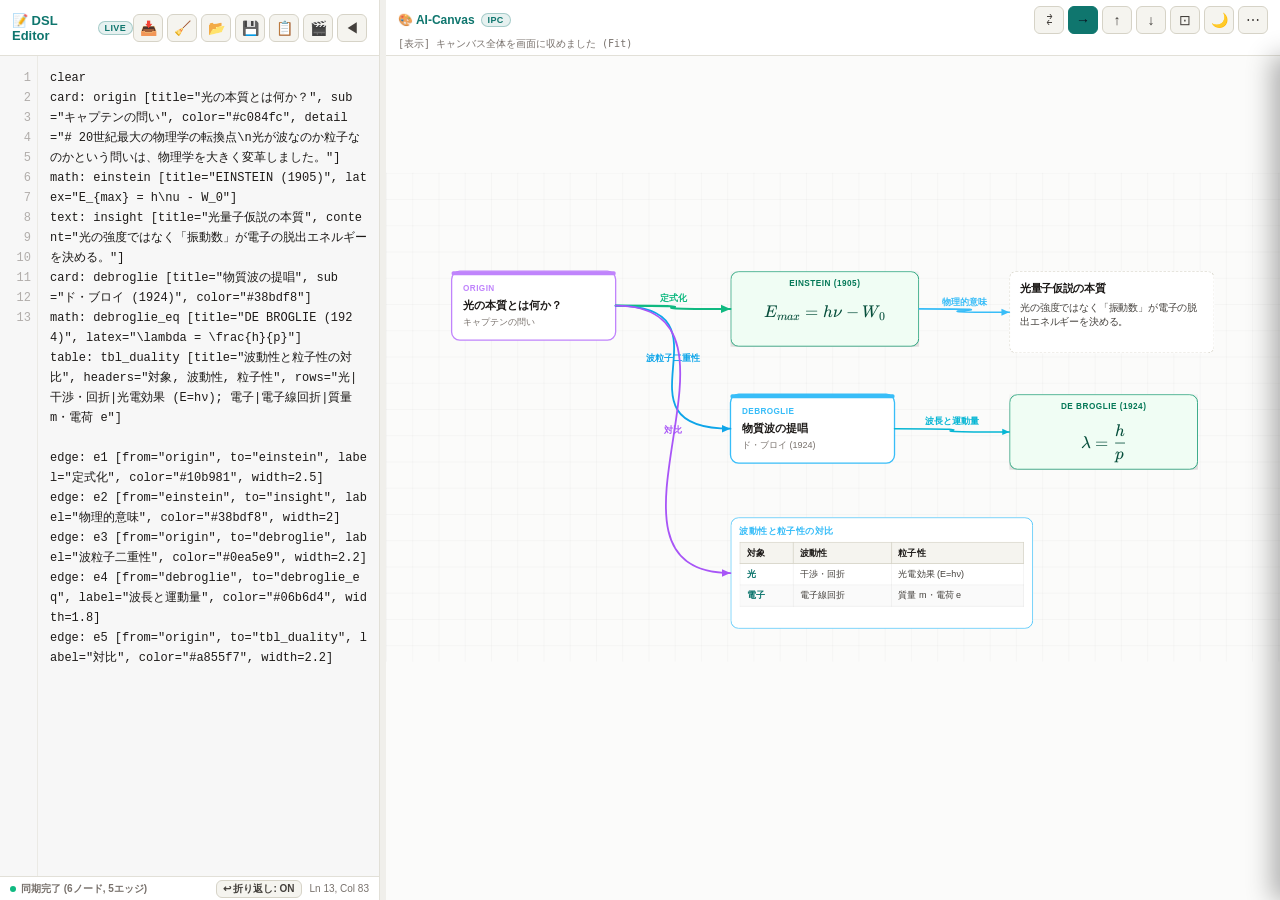
==== commit b071c10b: "fix(ui): improve group subtitle placement, text node html rendering, and edge layer ordering" ====
--- a/ai-canvas.html
+++ b/ai-canvas.html
@@ -7,522 +7,7 @@
   <link rel="stylesheet" href="./vendor/katex/katex.min.css" onerror="this.onerror=null;this.href='https://cdn.jsdelivr.net/npm/katex@0.16.11/dist/katex.min.css';" />
   <script src="./vendor/katex/katex.min.js" onerror="this.onerror=null;const s=document.createElement('script');s.src='https://cdn.jsdelivr.net/npm/katex@0.16.11/dist/katex.min.js';document.head.appendChild(s);"></script>
   <style>
-    :root {
-      /* 🌙 Cool Cyber (デフォルト) */
-      --bg-body: #0b0f19;
-      --grid-stroke: rgba(255, 255, 255, 0.04);
-      --header-bg: rgba(15, 23, 42, 0.88);
-      --header-border: #334155;
-      --brand-color: #38bdf8;
-      --badge-bg: rgba(56, 189, 248, 0.15);
-      --badge-border: rgba(56, 189, 248, 0.3);
-      --badge-color: #38bdf8;
-      --btn-bg: #1e293b;
-      --btn-color: #cbd5e1;
-      --btn-border: #475569;
-      --btn-hover-bg: #334155;
-      --btn-hover-color: #f8fafc;
-      --btn-hover-border: #38bdf8;
-      --log-color: #94a3b8;
-      --edge-stroke: #64748b;
-      --edge-label: #94a3b8;
-      --arrow-fill: #38bdf8;
-      --hit-box-fill: #0f172a;
-      
-      /* コンポーネント共通 */
-      --card-bg: #1e293b;
-      --card-border: #334155;
-      --card-text: #f8fafc;
-      --card-sub: #94a3b8;
-      --math-bg: #1e293b;
-      --math-border: #10b981;
-      --math-label: #10b981;
-      --math-text: #f8fafc;
-      --text-node-bg: rgba(30,41,59,0.85);
-      --text-node-border: #475569;
-      --text-node-title: #f8fafc;
-      --text-node-body: #cbd5e1;
-      --svg-node-bg: rgba(15,23,42,0.7);
-      --svg-node-border: #f59e0b;
-      --svg-node-title: #f59e0b;
-      --table-bg: rgba(15,23,42,0.92);
-      --table-th-bg: rgba(51,65,85,0.6);
-      --table-th-border: #475569;
-      --table-th-color: #f8fafc;
-      --table-td-border: rgba(255,255,255,0.07);
-      --table-td-color: #cbd5e1;
-      --table-td-first: #93c5fd;
-      --group-bg: rgba(15,23,42,0.45);
-      --group-border: #38bdf8;
-    }
-
-    body.theme-natural {
-      /* ☀️ Natural & White (手作り・生成りノート風) */
-      --bg-body: #fbfbfa;
-      --grid-stroke: rgba(60, 50, 40, 0.08);
-      --header-bg: rgba(255, 255, 255, 0.94);
-      --header-border: #e2e0d8;
-      --brand-color: #0f766e;
-      --badge-bg: rgba(15, 118, 110, 0.1);
-      --badge-border: rgba(15, 118, 110, 0.3);
-      --badge-color: #0f766e;
-      --btn-bg: #f5f4ef;
-      --btn-color: #44403c;
-      --btn-border: #d6d3c7;
-      --btn-hover-bg: #e7e5dc;
-      --btn-hover-color: #1c1917;
-      --btn-hover-border: #0f766e;
-      --log-color: #78716c;
-      --edge-stroke: #78716c;
-      --edge-label: #57534e;
-      --arrow-fill: #44403c;
-      --hit-box-fill: #ffffff;
-      
-      /* コンポーネント共通 (生成り・紙・万年筆風) */
-      --card-bg: #ffffff;
-      --card-border: #dcd9ce;
-      --card-text: #1c1917;
-      --card-sub: #78716c;
-      --math-bg: #f0fdf4;
-      --math-border: #059669;
-      --math-label: #047857;
-      --math-text: #064e3b;
-      --text-node-bg: #ffffff;
-      --text-node-border: #d6d3c7;
-      --text-node-title: #1c1917;
-      --text-node-body: #44403c;
-      --svg-node-bg: #fffbeb;
-      --svg-node-border: #d97706;
-      --svg-node-title: #b45309;
-      --table-bg: #ffffff;
-      --table-th-bg: #f5f4ef;
-      --table-th-border: #d6d3c7;
-      --table-th-color: #1c1917;
-      --table-td-border: rgba(0,0,0,0.06);
-      --table-td-color: #44403c;
-      --table-td-first: #0f766e;
-      --group-bg: rgba(245, 244, 239, 0.65);
-      --group-border: #78716c;
-    }
-
-    * { box-sizing: border-box; margin: 0; padding: 0; user-select: none; }
-    button, input, select, textarea { font-family: inherit; }
-    body, html {
-      width: 100%; height: 100%; overflow: hidden;
-      font-family: -apple-system, BlinkMacSystemFont, "Segoe UI", "Hiragino Sans", "Hiragino Kaku Gothic ProN", "Yu Gothic UI", "Yu Gothic", Meiryo, sans-serif;
-      background: var(--bg-body); color: var(--card-text); transition: background 0.25s, color 0.25s;
-    }
-
-    :root { --header-h: 56px; }
-
-    /* 上部ヘッダー（コンパクト・2段） */
-    #header {
-      position: absolute; top: 0; left: 0; right: 0; height: var(--header-h);
-      background: var(--header-bg); backdrop-filter: blur(10px);
-      border-bottom: 1px solid var(--header-border);
-      display: flex; flex-direction: column; justify-content: center;
-      padding: 4px 12px 2px; z-index: 1000; transition: all 0.25s; gap: 2px;
-    }
-    .header-row { display: flex; align-items: center; width: 100%; min-height: 0; }
-    .header-main { justify-content: space-between; gap: 8px; }
-    .header-log { height: 16px; }
-    .brand { font-size: 12px; font-weight: 700; color: var(--brand-color); display: flex; align-items: center; gap: 6px; flex-shrink: 0; }
-    .badge { font-size: 9px; font-weight: 600; padding: 1px 6px; border-radius: 999px; letter-spacing: 0.04em; }
-    .badge-ipc { background: var(--badge-bg); color: var(--badge-color); border: 1px solid var(--badge-border); }
-    .toolbar-primary { display: flex; align-items: center; gap: 4px; flex-wrap: wrap; justify-content: flex-end; }
-    .btn-group { display: flex; gap: 4px; align-items: center; }
-    .btn { background: var(--btn-bg); color: var(--btn-color); border: 1px solid var(--btn-border); padding: 4px 10px; border-radius: 6px; font-size: 11px; font-weight: 600; cursor: pointer; transition: all 0.2s; }
-    .btn:hover { background: var(--btn-hover-bg); color: var(--btn-hover-color); border-color: var(--btn-hover-border); }
-    .btn-icon {
-      background: var(--btn-bg); color: var(--btn-color); border: 1px solid var(--btn-border);
-      width: 30px; height: 28px; padding: 0; border-radius: 6px; font-size: 14px; line-height: 1;
-      cursor: pointer; transition: all 0.2s; display: inline-flex; align-items: center; justify-content: center;
-    }
-    .btn-icon:hover { background: var(--btn-hover-bg); color: var(--btn-hover-color); border-color: var(--btn-hover-border); }
-    .layout-dir-btn.active { background: var(--brand-color, #38bdf8); color: #0b1220; border-color: var(--brand-color, #38bdf8); font-weight: 700; }
-    .menu-wrap { position: relative; }
-    .header-menu {
-      position: absolute; right: 0; top: calc(100% + 4px); min-width: 168px;
-      background: var(--header-bg); border: 1px solid var(--header-border); border-radius: 8px;
-      box-shadow: 0 8px 24px rgba(0,0,0,0.35); padding: 4px; z-index: 1100;
-    }
-    .header-menu.hidden { display: none; }
-    .header-menu .menu-item {
-      display: block; width: 100%; text-align: left; background: none; border: none;
-      color: var(--btn-color); font-size: 11px; font-weight: 600; padding: 8px 10px; border-radius: 6px; cursor: pointer;
-    }
-    .header-menu .menu-item:hover { background: var(--btn-hover-bg); color: var(--btn-hover-color); }
-    #log-bar { font-size: 10px; color: var(--log-color); font-family: monospace; white-space: nowrap; overflow: hidden; text-overflow: ellipsis; width: 100%; }
-
-    /* メインキャンバス */
-    #canvas { width: 100%; height: 100%; display: block; }
-    .grid-line { stroke: var(--grid-stroke); stroke-width: 1; }
-
-    /* 共通オブジェクトスタイル */
-    .canvas-obj { cursor: grab; touch-action: none; user-select: none; }
-    .canvas-obj:active { cursor: grabbing; }
-    .canvas-obj.dragging { filter: drop-shadow(0 14px 28px rgba(0,0,0,0.75)); }
-
-    /* エッジ */
-    .edge-path { fill: none; stroke-linecap: round; stroke-width: 1.6; }
-    .edge-path:not([stroke]) { stroke: var(--edge-stroke); }
-    .edge-label:not([fill]) { fill: var(--edge-label); }
-    .edge-label { font-size: 11px; font-weight: 600; text-anchor: middle; dominant-baseline: middle; }
-
-    /* HTML foreignObject スタイル (ドラッグが親要素に確実に届くよう設定) */
-    foreignObject { pointer-events: none; }
-    .html-container { width: 100%; height: 100%; overflow: hidden; }
-
-    /* 🌟 選択中ノードのフォーカスハイライト */
-    .canvas-obj.selected > rect:first-child {
-      filter: drop-shadow(0 0 12px rgba(56, 189, 248, 0.95)) !important;
-      stroke: var(--brand-color) !important;
-      stroke-width: 2.5px !important;
-    }
-    /* 🌟 グループ選択時の破線枠ハイライト */
-    .canvas-obj[data-type="group"].selected > rect:first-child {
-      stroke-dasharray: 8, 4 !important;
-      stroke-width: 2.8px !important;
-      filter: drop-shadow(0 0 14px rgba(56, 189, 248, 0.9)) !important;
-    }
-
-    /* 🌟 エッジ選択時のフォーカスハイライト (+0.5KB 設計) */
-    .edge-path.selected {
-      stroke: var(--brand-color) !important;
-      stroke-width: 4.5px !important;
-      filter: drop-shadow(0 0 10px rgba(56, 189, 248, 0.95)) !important;
-    }
-    .edge-label.selected {
-      fill: var(--brand-color) !important;
-      font-weight: 800 !important;
-    }
-
-    
-
-    /* 🔗 ドラッグ結線プレビュー線 */
-    #temp-edge {
-      fill: none; stroke: var(--brand-color); stroke-width: 2.5; stroke-dasharray: 4,4;
-      pointer-events: none; display: none;
-    }
-
-    /* 📄 詳細パネル (Side Slide-in Drawer) */
-    #detail-panel {
-      position: absolute; top: var(--header-h); right: 0; bottom: 0; width: 380px; max-width: 90vw;
-      background: var(--header-bg); backdrop-filter: blur(16px);
-      border-left: 1px solid var(--header-border);
-      box-shadow: -8px 0 24px rgba(0,0,0,0.3);
-      transform: translateX(100%); transition: transform 0.28s cubic-bezier(0.16, 1, 0.3, 1);
-      display: flex; flex-direction: column; z-index: 1050;
-      color: var(--card-text); box-sizing: border-box;
-    }
-    #detail-panel.open {
-      transform: translateX(0);
-    }
-    .panel-header {
-      padding: 12px 16px; border-bottom: 1px solid var(--header-border);
-      display: flex; align-items: center; justify-content: space-between;
-    }
-    .panel-badge {
-      font-size: 10px; font-weight: 700; padding: 2px 7px; border-radius: 999px; text-transform: uppercase;
-      background: var(--badge-bg); color: var(--badge-color); border: 1px solid var(--badge-border);
-    }
-    .panel-close-btn {
-      background: none; border: none; color: var(--log-color); font-size: 15px; font-weight: 700;
-      cursor: pointer; padding: 3px 7px; border-radius: 4px; transition: all 0.2s;
-    }
-    .panel-close-btn:hover {
-      background: rgba(255,255,255,0.1); color: var(--card-text);
-    }
-    .panel-content {
-      flex: 1; overflow-y: auto; padding: 16px 20px; font-size: 13px; line-height: 1.65;
-    }
-    .panel-content h1 { font-size: 16px; font-weight: 800; margin: 8px 0 6px 0; color: var(--card-text); border-bottom: 1px solid var(--header-border); padding-bottom: 4px; }
-    .panel-content h2 { font-size: 14px; font-weight: 700; margin: 10px 0 4px 0; color: var(--card-text); }
-    .panel-content p { margin: 8px 0; color: var(--card-text); }
-    .panel-content ul { margin: 6px 0 10px 18px; padding: 0; color: var(--card-text); }
-    .panel-content li { margin-bottom: 4px; }
-    .panel-content strong { color: var(--brand-color); font-weight: 700; }
-    .panel-content .math-block { margin: 12px 0; padding: 10px 12px; background: var(--math-bg); border-radius: 8px; border: 1px solid var(--math-border); text-align: center; overflow-x: auto; max-width: 100%; }
-    table.canvas-data-table {
-      width: 100%; border-collapse: collapse; font-size: 11px; text-align: left;
-    }
-    .panel-content table.canvas-data-table { margin: 10px 0 14px; }
-    table.canvas-data-table th,
-    table.canvas-data-table td {
-      border: 1px solid var(--table-td-border); padding: 5px 8px; vertical-align: top;
-    }
-    table.canvas-data-table th {
-      background: var(--table-th-bg); color: var(--table-th-color); font-weight: 700;
-      border-color: var(--table-th-border);
-    }
-    table.canvas-data-table td { color: var(--table-td-color); }
-    table.canvas-data-table tr.canvas-table-stripe td {
-      background: rgba(255, 255, 255, 0.03);
-    }
-    body.theme-natural table.canvas-data-table tr.canvas-table-stripe td {
-      background: rgba(0, 0, 0, 0.02);
-    }
-    table.canvas-data-table td.canvas-table-lead {
-      color: var(--table-td-first); font-weight: 600;
-    }
-    .panel-conn-section { margin-top: 18px; padding-top: 12px; border-top: 1px solid var(--header-border); }
-    .panel-conn-section h2 { font-size: 12px; margin-bottom: 8px; }
-    .panel-conn-section ul { list-style: none; margin: 0; padding: 0; }
-    .panel-conn-section li { margin-bottom: 6px; }
-    .panel-conn-jump {
-      background: none; border: 1px solid var(--header-border); color: var(--brand-color);
-      font-size: 11px; padding: 4px 8px; border-radius: 6px; cursor: pointer; width: 100%; text-align: left;
-    }
-    .panel-conn-jump:hover { background: rgba(56, 189, 248, 0.08); border-color: var(--brand-color); }
-    #help-overlay {
-      position: fixed; inset: 0; background: rgba(0,0,0,0.55); z-index: 2000; display: none;
-      align-items: center; justify-content: center; padding: 24px;
-    }
-    #help-overlay.open { display: flex; }
-    #help-overlay .help-card {
-      max-width: 420px; background: var(--header-bg); border: 1px solid var(--header-border);
-      border-radius: 12px; padding: 20px 22px; font-size: 13px; line-height: 1.55; box-shadow: 0 16px 48px rgba(0,0,0,0.35);
-    }
-    #help-overlay h2 { font-size: 15px; margin-bottom: 10px; }
-    #help-overlay kbd { font-family: monospace; font-size: 11px; padding: 2px 5px; border-radius: 4px; background: var(--btn-bg); border: 1px solid var(--btn-border); }
-    .panel-footer {
-      padding: 10px 16px; border-top: 1px solid var(--header-border); font-size: 11px; color: var(--log-color);
-      background: rgba(0,0,0,0.04); display: flex; justify-content: space-between; align-items: center;
-    }
-
-    
-
-    /* 🌟 アプリ全体スプリットレイアウト */
-    #app-container {
-      display: flex; width: 100vw; height: 100vh; overflow: hidden;
-      background: var(--bg-body); position: relative;
-    }
-
-    
-
-    
-
-    /* 🎨 キャンバス側ペイン */
-    #canvas-pane {
-      flex: 1; height: 100%; position: relative; overflow: hidden;
-    }
-
-    
-    /* ⌨️ スラッシュコマンド（/）ポップアップメニュー */
-    #slash-menu {
-      position: absolute; z-index: 500; width: 260px; max-height: 280px;
-      background: var(--header-bg); backdrop-filter: blur(16px);
-      border: 1px solid var(--header-border); border-radius: 8px;
-      box-shadow: 0 12px 32px rgba(0,0,0,0.4);
-      display: none; flex-direction: column; overflow: hidden;
-      font-size: 12px; color: var(--card-text);
-    }
-    #slash-menu.open { display: flex; }
-    .slash-menu-header {
-      padding: 6px 10px; font-size: 10px; font-weight: 700; color: var(--log-color);
-      border-bottom: 1px solid var(--header-border); text-transform: uppercase;
-      display: flex; justify-content: space-between;
-    }
-    .slash-menu-list {
-      overflow-y: auto; padding: 4px; display: flex; flex-direction: column; gap: 2px;
-    }
-    .slash-item {
-      padding: 6px 10px; border-radius: 6px; cursor: pointer;
-      display: flex; align-items: center; justify-content: space-between;
-      transition: background 0.15s;
-    }
-    .slash-item:hover, .slash-item.active {
-      background: rgba(56, 189, 248, 0.15); color: var(--brand-color);
-    }
-    .slash-item-left { display: flex; align-items: center; gap: 8px; }
-    .slash-icon { font-size: 13px; }
-    .slash-item-key { font-size: 10px; opacity: 0.6; font-family: monospace; }
-
-    /* 🛠️ ノード & エッジ & グループ頭上クイック・ツールバー (Phase 4 & Phase 5) */
-    #quick-toolbar, #edge-quick-toolbar, #group-quick-toolbar {
-      position: absolute; z-index: 900; display: none; align-items: center; gap: 4px;
-      padding: 4px 6px; border-radius: 8px;
-      background: var(--header-bg); backdrop-filter: blur(12px);
-      border: 1px solid var(--header-border); box-shadow: 0 8px 24px rgba(0,0,0,0.35);
-      transform: translate(-50%, -100%); margin-top: -10px; pointer-events: auto;
-    }
-    #quick-toolbar.open, #edge-quick-toolbar.open, #group-quick-toolbar.open { display: flex; }
-    .color-btn {
-      width: 16px; height: 16px; border-radius: 50%; border: 1.5px solid rgba(255,255,255,0.4);
-      cursor: pointer; transition: transform 0.15s; flex-shrink: 0;
-    }
-    .color-btn:hover { transform: scale(1.25); }
-    .tb-palette { display: flex; align-items: center; gap: 4px; }
-    .width-btn { padding: 2px 5px; min-width: 22px; justify-content: center; }
-    .tb-separator { width: 1px; height: 14px; background: var(--header-border); margin: 0 2px; }
-    .tb-btn {
-      background: none; border: none; color: var(--card-text); font-size: 11px;
-      cursor: pointer; padding: 2px 6px; border-radius: 4px; display: flex; align-items: center; gap: 3px;
-    }
-    .tb-btn:hover { background: rgba(255,255,255,0.1); color: var(--brand-color); }
-    .tb-btn.danger:hover { background: rgba(239,68,68,0.2); color: #ef4444; }
-    
-    /* 🔲 グループ作成ピッカーモーダル (Phase 5) */
-    #group-picker-overlay {
-      position: fixed; inset: 0; background: rgba(0,0,0,0.65); z-index: 2100; display: none;
-      align-items: center; justify-content: center; padding: 20px;
-    }
-    #group-picker-overlay.open { display: flex; }
-    .group-picker-card {
-      width: 420px; max-width: 95vw; background: var(--header-bg); backdrop-filter: blur(20px);
-      border: 1px solid var(--header-border); border-radius: 12px;
-      font-family: -apple-system, BlinkMacSystemFont, "Segoe UI", "Hiragino Sans", "Hiragino Kaku Gothic ProN", "Yu Gothic UI", "Yu Gothic", Meiryo, sans-serif;
-      padding: 18px 22px; font-size: 13px; box-shadow: 0 20px 48px rgba(0,0,0,0.5);
-      display: flex; flex-direction: column; gap: 14px; color: var(--card-text);
-    }
-    .group-picker-header {
-      display: flex; align-items: center; justify-content: space-between;
-      border-bottom: 1px solid var(--header-border); padding-bottom: 10px;
-    }
-    .group-picker-header h3 { margin: 0; font-size: 14px; font-weight: 700; color: var(--brand-color); display: flex; align-items: center; gap: 6px; }
-    .group-picker-close { background: none; border: none; color: var(--log-color); font-size: 16px; cursor: pointer; padding: 2px 6px; border-radius: 4px; }
-    .group-picker-close:hover { background: rgba(255,255,255,0.1); color: var(--card-text); }
-    .group-input-group { display: flex; flex-direction: column; gap: 5px; }
-    .group-input-label { font-size: 11px; font-weight: 600; color: var(--log-color); }
-    .group-picker-input {
-      background: rgba(0,0,0,0.25); border: 1px solid var(--header-border); border-radius: 6px;
-      color: var(--card-text); padding: 7px 10px; font-size: 12px; outline: none;
-    }
-    .group-picker-input:focus { border-color: var(--brand-color); }
-    .group-picker-list-header {
-      display: flex; align-items: center; justify-content: space-between; font-size: 11px; color: var(--log-color); margin-top: 4px;
-    }
-    .group-picker-list {
-      max-height: 190px; overflow-y: auto; display: flex; flex-direction: column; gap: 4px;
-      padding: 6px; background: rgba(0,0,0,0.2); border-radius: 6px; border: 1px solid var(--header-border);
-    }
-    .group-node-item {
-      display: flex; align-items: center; gap: 8px; padding: 6px 8px; border-radius: 6px;
-      cursor: pointer; user-select: none; transition: background 0.15s; font-size: 12px;
-    }
-    .group-node-item:hover { background: rgba(56, 189, 248, 0.12); }
-    .group-node-item input[type="checkbox"] { cursor: pointer; margin: 0; width: 14px; height: 14px; accent-color: var(--brand-color); }
-    .group-node-color-dot { width: 10px; height: 10px; border-radius: 50%; flex-shrink: 0; border: 1px solid rgba(255,255,255,0.2); }
-    .group-node-id { font-family: monospace; font-size: 11px; opacity: 0.75; flex-shrink: 0; }
-    .group-node-title { flex: 1; white-space: nowrap; overflow: hidden; text-overflow: ellipsis; font-weight: 500; }
-    .group-picker-footer {
-      display: flex; align-items: center; justify-content: space-between; border-top: 1px solid var(--header-border); padding-top: 12px;
-    }
-    
-    /* 📝 DSL エディタペイン */
-    #editor-pane {
-      width: 380px; min-width: 260px; max-width: 80vw; height: 100%;
-      display: flex; flex-direction: column;
-      background: var(--card-bg);
-      border-right: 1px solid var(--header-border);
-      position: relative; z-index: 100;
-      transition: margin-left 0.25s cubic-bezier(0.16, 1, 0.3, 1);
-    }
-    #editor-pane.collapsed {
-      margin-left: -380px;
-    }
-
-    /* エディタヘッダー */
-    .editor-header {
-      height: var(--header-h); padding: 0 12px;
-      display: flex; align-items: center; justify-content: space-between;
-      border-bottom: 1px solid var(--header-border);
-      background: var(--header-bg); backdrop-filter: blur(10px);
-      flex-shrink: 0;
-    }
-    .editor-title {
-      font-size: 13px; font-weight: 700; color: var(--brand-color);
-      display: flex; align-items: center; gap: 6px;
-    }
-    .editor-actions {
-      display: flex; align-items: center; gap: 4px;
-    }
-
-    /* 📄 詳細パネル内 detail エディタ（editor 専用） */
-    .panel-detail-input {
-      width: 100%; min-height: 240px; box-sizing: border-box; resize: vertical;
-      background: rgba(0, 0, 0, 0.18); color: var(--card-text);
-      border: 1px solid var(--header-border); border-radius: 8px;
-      padding: 10px 12px;
-      font-family: ui-monospace, SFMono-Regular, Menlo, Monaco, Consolas, "Liberation Mono", "Courier New", monospace;
-      font-size: 12px; line-height: 1.6; tab-size: 2;
-    }
-    body.theme-natural .panel-detail-input { background: rgba(0, 0, 0, 0.03); }
-    .panel-edit-actions { display: flex; gap: 8px; margin-top: 10px; }
-
-    /* エディタ本体（行番号 + テキストエリア） */
-    .editor-body {
-      flex: 1; display: flex; overflow: hidden; position: relative;
-      background: rgba(0, 0, 0, 0.18);
-      font-family: ui-monospace, SFMono-Regular, Menlo, Monaco, Consolas, "Liberation Mono", "Courier New", monospace;
-    }
-    body.theme-natural .editor-body {
-      background: rgba(0, 0, 0, 0.03);
-    }
-
-    .editor-line-numbers {
-      width: 38px; padding: 12px 6px 12px 0; text-align: right;
-      color: var(--log-color); opacity: 0.55; font-size: 12px; line-height: 20px;
-      user-select: none; border-right: 1px solid var(--header-border);
-      overflow: hidden; flex-shrink: 0; white-space: pre;
-    }
-
-    .editor-textarea {
-      flex: 1; height: 100%; padding: 12px; margin: 0; border: none; outline: none;
-      background: transparent; color: var(--card-text);
-      font-family: inherit; font-size: 12px; line-height: 20px;
-      resize: none; white-space: pre-wrap; word-break: break-all; overflow-y: auto; overflow-x: hidden;
-      tab-size: 2; -moz-tab-size: 2;
-    }
-    .editor-textarea.no-wrap {
-      white-space: pre; word-break: normal; overflow-x: auto;
-    }
-
-    /* エディタフッター */
-    .editor-footer {
-      height: 24px; padding: 0 10px; display: flex; align-items: center; justify-content: space-between;
-      border-top: 1px solid var(--header-border); background: var(--header-bg);
-      font-size: 10px; color: var(--log-color); flex-shrink: 0;
-    }
-    .editor-status-badge {
-      display: flex; align-items: center; gap: 5px; font-weight: 600;
-    }
-    .status-dot {
-      width: 6px; height: 6px; border-radius: 50%; background: #10b981;
-    }
-    .status-dot.syncing {
-      background: #f59e0b; animation: pulse 0.5s infinite alternate;
-    }
-    .status-dot.error {
-      background: #ef4444;
-    }
-    @keyframes pulse {
-      from { opacity: 0.3; } to { opacity: 1; }
-    }
-    
-    /* ↔ スプリッターバー */
-    #splitter {
-      width: 6px; height: 100%; cursor: col-resize;
-      background: var(--header-border); opacity: 0.45;
-      transition: opacity 0.2s, background 0.2s; z-index: 101; flex-shrink: 0;
-    }
-    #splitter:hover, #splitter.dragging {
-      opacity: 1; background: var(--brand-color);
-    }
-    
-    /* エディタ展開用フローティングボタン */
-    #open-editor-btn {
-      position: absolute; top: calc(var(--header-h) + 12px); left: 12px;
-      z-index: 999; display: none;
-      background: var(--btn-bg); color: var(--brand-color);
-      border: 1px solid var(--btn-border); border-radius: 6px;
-      padding: 6px 10px; font-size: 12px; font-weight: 700;
-      cursor: pointer; box-shadow: 0 4px 12px rgba(0,0,0,0.25);
-    }
-    #open-editor-btn:hover {
-      background: var(--btn-hover-bg); border-color: var(--brand-color);
-    }
-    
+:root{--bg-body:#0b0f19;--grid-stroke:rgba(255, 255, 255, 0.04);--header-bg:rgba(15, 23, 42, 0.88);--header-border:#334155;--brand-color:#38bdf8;--badge-bg:rgba(56, 189, 248, 0.15);--badge-border:rgba(56, 189, 248, 0.3);--badge-color:#38bdf8;--btn-bg:#1e293b;--btn-color:#cbd5e1;--btn-border:#475569;--btn-hover-bg:#334155;--btn-hover-color:#f8fafc;--btn-hover-border:#38bdf8;--log-color:#94a3b8;--edge-stroke:#64748b;--edge-label:#94a3b8;--arrow-fill:#38bdf8;--hit-box-fill:#0f172a;--card-bg:#1e293b;--card-border:#334155;--card-text:#f8fafc;--card-sub:#94a3b8;--math-bg:#1e293b;--math-border:#10b981;--math-label:#10b981;--math-text:#f8fafc;--text-node-bg:rgba(30,41,59,0.85);--text-node-border:#475569;--text-node-title:#f8fafc;--text-node-body:#cbd5e1;--svg-node-bg:rgba(15,23,42,0.7);--svg-node-border:#f59e0b;--svg-node-title:#f59e0b;--table-bg:rgba(15,23,42,0.92);--table-th-bg:rgba(51,65,85,0.6);--table-th-border:#475569;--table-th-color:#f8fafc;--table-td-border:rgba(255,255,255,0.07);--table-td-color:#cbd5e1;--table-td-first:#93c5fd;--group-bg:rgba(15,23,42,0.45);--group-border:#38bdf8;--header-h:56px}body.theme-natural{--bg-body:#fbfbfa;--grid-stroke:rgba(60, 50, 40, 0.08);--header-bg:rgba(255, 255, 255, 0.94);--header-border:#e2e0d8;--brand-color:#0f766e;--badge-bg:rgba(15, 118, 110, 0.1);--badge-border:rgba(15, 118, 110, 0.3);--badge-color:#0f766e;--btn-bg:#f5f4ef;--btn-color:#44403c;--btn-border:#d6d3c7;--btn-hover-bg:#e7e5dc;--btn-hover-color:#1c1917;--btn-hover-border:#0f766e;--log-color:#78716c;--edge-stroke:#78716c;--edge-label:#57534e;--arrow-fill:#44403c;--hit-box-fill:#ffffff;--card-bg:#ffffff;--card-border:#dcd9ce;--card-text:#1c1917;--card-sub:#78716c;--math-bg:#f0fdf4;--math-border:#059669;--math-label:#047857;--math-text:#064e3b;--text-node-bg:#ffffff;--text-node-border:#d6d3c7;--text-node-title:#1c1917;--text-node-body:#44403c;--svg-node-bg:#fffbeb;--svg-node-border:#d97706;--svg-node-title:#b45309;--table-bg:#ffffff;--table-th-bg:#f5f4ef;--table-th-border:#d6d3c7;--table-th-color:#1c1917;--table-td-border:rgba(0,0,0,0.06);--table-td-color:#44403c;--table-td-first:#0f766e;--group-bg:rgba(245, 244, 239, 0.65);--group-border:#78716c}*{box-sizing:border-box;margin:0;padding:0;user-select:none}button,input,select,textarea{font-family:inherit}body,html{width:100%;height:100%;overflow:hidden;font-family:-apple-system,BlinkMacSystemFont,"Segoe UI","Hiragino Sans","Hiragino Kaku Gothic ProN","Yu Gothic UI","Yu Gothic",Meiryo,sans-serif;background:var(--bg-body);color:var(--card-text);transition:background .25s,color .25s}#header{position:absolute;top:0;left:0;right:0;height:var(--header-h);background:var(--header-bg);backdrop-filter:blur(10px);border-bottom:1px solid var(--header-border);display:flex;flex-direction:column;justify-content:center;padding:4px 12px 2px;z-index:1000;transition:.25s;gap:2px}.header-row{display:flex;align-items:center;width:100%;min-height:0}.header-main{justify-content:space-between;gap:8px}.header-log{height:16px}.brand{font-size:12px;font-weight:700;color:var(--brand-color);display:flex;align-items:center;gap:6px;flex-shrink:0}.badge{font-size:9px;font-weight:600;padding:1px 6px;border-radius:999px;letter-spacing:.04em}.badge-ipc{background:var(--badge-bg);color:var(--badge-color);border:1px solid var(--badge-border)}.toolbar-primary{display:flex;align-items:center;gap:4px;flex-wrap:wrap;justify-content:flex-end}.btn-group{display:flex;gap:4px;align-items:center}.btn{background:var(--btn-bg);color:var(--btn-color);border:1px solid var(--btn-border);padding:4px 10px;border-radius:6px;font-size:11px;font-weight:600;cursor:pointer;transition:.2s}.btn:hover{background:var(--btn-hover-bg);color:var(--btn-hover-color);border-color:var(--btn-hover-border)}.btn-icon{background:var(--btn-bg);color:var(--btn-color);border:1px solid var(--btn-border);width:30px;height:28px;padding:0;border-radius:6px;font-size:14px;line-height:1;cursor:pointer;transition:.2s;display:inline-flex;align-items:center;justify-content:center}.btn-icon:hover{background:var(--btn-hover-bg);color:var(--btn-hover-color);border-color:var(--btn-hover-border)}.layout-dir-btn.active{background:var(--brand-color,#38bdf8);color:#0b1220;border-color:var(--brand-color,#38bdf8);font-weight:700}.menu-wrap{position:relative}.header-menu{position:absolute;right:0;top:calc(100% + 4px);min-width:168px;background:var(--header-bg);border:1px solid var(--header-border);border-radius:8px;box-shadow:0 8px 24px rgba(0,0,0,.35);padding:4px;z-index:1100}.header-menu.hidden{display:none}.header-menu .menu-item{display:block;width:100%;text-align:left;background:0 0;border:none;color:var(--btn-color);font-size:11px;font-weight:600;padding:8px 10px;border-radius:6px;cursor:pointer}.header-menu .menu-item:hover{background:var(--btn-hover-bg);color:var(--btn-hover-color)}#log-bar{font-size:10px;color:var(--log-color);font-family:monospace;white-space:nowrap;overflow:hidden;text-overflow:ellipsis;width:100%}#canvas{width:100%;height:100%;display:block}.grid-line{stroke:var(--grid-stroke);stroke-width:1}.canvas-obj{cursor:grab;touch-action:none;user-select:none}.canvas-obj:active{cursor:grabbing}.canvas-obj.dragging{filter:drop-shadow(0 14px 28px rgba(0,0,0,.75))}.edge-path{fill:none;stroke-linecap:round;stroke-width:1.6}.edge-path:not([stroke]){stroke:var(--edge-stroke)}.edge-label:not([fill]){fill:var(--edge-label)}.edge-label{font-size:11px;font-weight:600;text-anchor:middle;dominant-baseline:middle}foreignObject{pointer-events:none}.html-container{width:100%;height:100%;overflow:hidden}.canvas-obj.selected>rect:first-child{filter:drop-shadow(0 0 12px rgba(56, 189, 248, .95))!important;stroke:var(--brand-color)!important;stroke-width:2.5px!important}.canvas-obj[data-type=group].selected>rect:first-child{stroke-dasharray:8,4!important;stroke-width:2.8px!important;filter:drop-shadow(0 0 14px rgba(56, 189, 248, .9))!important}.edge-path.selected{stroke:var(--brand-color)!important;stroke-width:4.5px!important;filter:drop-shadow(0 0 10px rgba(56, 189, 248, .95))!important}.edge-label.selected{fill:var(--brand-color)!important;font-weight:800!important}#temp-edge{fill:none;stroke:var(--brand-color);stroke-width:2.5;stroke-dasharray:4,4;pointer-events:none;display:none}#detail-panel{position:absolute;top:var(--header-h);right:0;bottom:0;width:380px;max-width:90vw;background:var(--header-bg);backdrop-filter:blur(16px);border-left:1px solid var(--header-border);box-shadow:-8px 0 24px rgba(0,0,0,.3);transform:translateX(100%);transition:transform .28s cubic-bezier(.16, 1, .3, 1);display:flex;flex-direction:column;z-index:1050;color:var(--card-text);box-sizing:border-box}#detail-panel.open{transform:translateX(0)}.panel-header{padding:12px 16px;border-bottom:1px solid var(--header-border);display:flex;align-items:center;justify-content:space-between}.panel-badge{font-size:10px;font-weight:700;padding:2px 7px;border-radius:999px;text-transform:uppercase;background:var(--badge-bg);color:var(--badge-color);border:1px solid var(--badge-border)}.panel-close-btn{background:0 0;border:none;color:var(--log-color);font-size:15px;font-weight:700;cursor:pointer;padding:3px 7px;border-radius:4px;transition:.2s}.panel-close-btn:hover{background:rgba(255,255,255,.1);color:var(--card-text)}.panel-content{flex:1;overflow-y:auto;padding:16px 20px;font-size:13px;line-height:1.65}.panel-content h1{font-size:16px;font-weight:800;margin:8px 0 6px;color:var(--card-text);border-bottom:1px solid var(--header-border);padding-bottom:4px}.panel-content h2{font-size:14px;font-weight:700;margin:10px 0 4px;color:var(--card-text)}.panel-content p{margin:8px 0;color:var(--card-text)}.panel-content ul{margin:6px 0 10px 18px;padding:0;color:var(--card-text)}.panel-content li{margin-bottom:4px}.panel-content strong{color:var(--brand-color);font-weight:700}.panel-content .math-block{margin:12px 0;padding:10px 12px;background:var(--math-bg);border-radius:8px;border:1px solid var(--math-border);text-align:center;overflow-x:auto;max-width:100%}table.canvas-data-table{width:100%;border-collapse:collapse;font-size:11px;text-align:left}.panel-content table.canvas-data-table{margin:10px 0 14px}table.canvas-data-table td,table.canvas-data-table th{border:1px solid var(--table-td-border);padding:5px 8px;vertical-align:top}table.canvas-data-table th{background:var(--table-th-bg);color:var(--table-th-color);font-weight:700;border-color:var(--table-th-border)}table.canvas-data-table td{color:var(--table-td-color)}table.canvas-data-table tr.canvas-table-stripe td{background:rgba(255,255,255,.03)}body.theme-natural table.canvas-data-table tr.canvas-table-stripe td{background:rgba(0,0,0,.02)}table.canvas-data-table td.canvas-table-lead{color:var(--table-td-first);font-weight:600}.panel-conn-section{margin-top:18px;padding-top:12px;border-top:1px solid var(--header-border)}.panel-conn-section h2{font-size:12px;margin-bottom:8px}.panel-conn-section ul{list-style:none;margin:0;padding:0}.panel-conn-section li{margin-bottom:6px}.panel-conn-jump{background:0 0;border:1px solid var(--header-border);color:var(--brand-color);font-size:11px;padding:4px 8px;border-radius:6px;cursor:pointer;width:100%;text-align:left}.panel-conn-jump:hover{background:rgba(56,189,248,.08);border-color:var(--brand-color)}#help-overlay{position:fixed;inset:0;background:rgba(0,0,0,.55);z-index:2000;display:none;align-items:center;justify-content:center;padding:24px}#help-overlay.open{display:flex}#help-overlay .help-card{max-width:420px;background:var(--header-bg);border:1px solid var(--header-border);border-radius:12px;padding:20px 22px;font-size:13px;line-height:1.55;box-shadow:0 16px 48px rgba(0,0,0,.35)}#help-overlay h2{font-size:15px;margin-bottom:10px}#help-overlay kbd{font-family:monospace;font-size:11px;padding:2px 5px;border-radius:4px;background:var(--btn-bg);border:1px solid var(--btn-border)}.panel-footer{padding:10px 16px;border-top:1px solid var(--header-border);font-size:11px;color:var(--log-color);background:rgba(0,0,0,.04);display:flex;justify-content:space-between;align-items:center}#app-container{display:flex;width:100vw;height:100vh;overflow:hidden;background:var(--bg-body);position:relative}#canvas-pane{flex:1;height:100%;position:relative;overflow:hidden}#slash-menu{position:absolute;z-index:500;width:260px;max-height:280px;background:var(--header-bg);backdrop-filter:blur(16px);border:1px solid var(--header-border);border-radius:8px;box-shadow:0 12px 32px rgba(0,0,0,.4);display:none;flex-direction:column;overflow:hidden;font-size:12px;color:var(--card-text)}#slash-menu.open{display:flex}.slash-menu-header{padding:6px 10px;font-size:10px;font-weight:700;color:var(--log-color);border-bottom:1px solid var(--header-border);text-transform:uppercase;display:flex;justify-content:space-between}.slash-menu-list{overflow-y:auto;padding:4px;display:flex;flex-direction:column;gap:2px}.slash-item{padding:6px 10px;border-radius:6px;cursor:pointer;display:flex;align-items:center;justify-content:space-between;transition:background .15s}.slash-item.active,.slash-item:hover{background:rgba(56,189,248,.15);color:var(--brand-color)}.slash-item-left{display:flex;align-items:center;gap:8px}.slash-icon{font-size:13px}.slash-item-key{font-size:10px;opacity:.6;font-family:monospace}#edge-quick-toolbar,#group-quick-toolbar,#quick-toolbar{position:absolute;z-index:900;display:none;align-items:center;gap:4px;padding:4px 6px;border-radius:8px;background:var(--header-bg);backdrop-filter:blur(12px);border:1px solid var(--header-border);box-shadow:0 8px 24px rgba(0,0,0,.35);transform:translate(-50%,-100%);margin-top:-10px;pointer-events:auto}#edge-quick-toolbar.open,#group-quick-toolbar.open,#quick-toolbar.open{display:flex}.color-btn{width:16px;height:16px;border-radius:50%;border:1.5px solid rgba(255,255,255,.4);cursor:pointer;transition:transform .15s;flex-shrink:0}.color-btn:hover{transform:scale(1.25)}.tb-palette{display:flex;align-items:center;gap:4px}.width-btn{padding:2px 5px;min-width:22px;justify-content:center}.tb-separator{width:1px;height:14px;background:var(--header-border);margin:0 2px}.tb-btn{background:0 0;border:none;color:var(--card-text);font-size:11px;cursor:pointer;padding:2px 6px;border-radius:4px;display:flex;align-items:center;gap:3px}.tb-btn:hover{background:rgba(255,255,255,.1);color:var(--brand-color)}.tb-btn.danger:hover{background:rgba(239,68,68,.2);color:#ef4444}#group-picker-overlay{position:fixed;inset:0;background:rgba(0,0,0,.65);z-index:2100;display:none;align-items:center;justify-content:center;padding:20px}#group-picker-overlay.open{display:flex}.group-picker-card{width:420px;max-width:95vw;background:var(--header-bg);backdrop-filter:blur(20px);border:1px solid var(--header-border);border-radius:12px;font-family:-apple-system,BlinkMacSystemFont,"Segoe UI","Hiragino Sans","Hiragino Kaku Gothic ProN","Yu Gothic UI","Yu Gothic",Meiryo,sans-serif;padding:18px 22px;font-size:13px;box-shadow:0 20px 48px rgba(0,0,0,.5);display:flex;flex-direction:column;gap:14px;color:var(--card-text)}.group-picker-header{display:flex;align-items:center;justify-content:space-between;border-bottom:1px solid var(--header-border);padding-bottom:10px}.group-picker-header h3{margin:0;font-size:14px;font-weight:700;color:var(--brand-color);display:flex;align-items:center;gap:6px}.group-picker-close{background:0 0;border:none;color:var(--log-color);font-size:16px;cursor:pointer;padding:2px 6px;border-radius:4px}.group-picker-close:hover{background:rgba(255,255,255,.1);color:var(--card-text)}.group-input-group{display:flex;flex-direction:column;gap:5px}.group-input-label{font-size:11px;font-weight:600;color:var(--log-color)}.group-picker-input{background:rgba(0,0,0,.25);border:1px solid var(--header-border);border-radius:6px;color:var(--card-text);padding:7px 10px;font-size:12px;outline:0}.group-picker-input:focus{border-color:var(--brand-color)}.group-picker-list-header{display:flex;align-items:center;justify-content:space-between;font-size:11px;color:var(--log-color);margin-top:4px}.group-picker-list{max-height:190px;overflow-y:auto;display:flex;flex-direction:column;gap:4px;padding:6px;background:rgba(0,0,0,.2);border-radius:6px;border:1px solid var(--header-border)}.group-node-item{display:flex;align-items:center;gap:8px;padding:6px 8px;border-radius:6px;cursor:pointer;user-select:none;transition:background .15s;font-size:12px}.group-node-item:hover{background:rgba(56,189,248,.12)}.group-node-item input[type=checkbox]{cursor:pointer;margin:0;width:14px;height:14px;accent-color:var(--brand-color)}.group-node-color-dot{width:10px;height:10px;border-radius:50%;flex-shrink:0;border:1px solid rgba(255,255,255,.2)}.group-node-id{font-family:monospace;font-size:11px;opacity:.75;flex-shrink:0}.group-node-title{flex:1;white-space:nowrap;overflow:hidden;text-overflow:ellipsis;font-weight:500}.group-picker-footer{display:flex;align-items:center;justify-content:space-between;border-top:1px solid var(--header-border);padding-top:12px}#editor-pane{width:380px;min-width:260px;max-width:80vw;height:100%;display:flex;flex-direction:column;background:var(--card-bg);border-right:1px solid var(--header-border);position:relative;z-index:100;transition:margin-left .25s cubic-bezier(.16, 1, .3, 1)}#editor-pane.collapsed{margin-left:-380px}.editor-header{height:var(--header-h);padding:0 12px;display:flex;align-items:center;justify-content:space-between;border-bottom:1px solid var(--header-border);background:var(--header-bg);backdrop-filter:blur(10px);flex-shrink:0}.editor-title{font-size:13px;font-weight:700;color:var(--brand-color);display:flex;align-items:center;gap:6px}.editor-actions{display:flex;align-items:center;gap:4px}.panel-detail-input{width:100%;min-height:240px;box-sizing:border-box;resize:vertical;background:rgba(0,0,0,.18);color:var(--card-text);border:1px solid var(--header-border);border-radius:8px;padding:10px 12px;font-family:ui-monospace,SFMono-Regular,Menlo,Monaco,Consolas,"Liberation Mono","Courier New",monospace;font-size:12px;line-height:1.6;tab-size:2}body.theme-natural .panel-detail-input{background:rgba(0,0,0,.03)}.panel-edit-actions{display:flex;gap:8px;margin-top:10px}.editor-body{flex:1;display:flex;overflow:hidden;position:relative;background:rgba(0,0,0,.18);font-family:ui-monospace,SFMono-Regular,Menlo,Monaco,Consolas,"Liberation Mono","Courier New",monospace}body.theme-natural .editor-body{background:rgba(0,0,0,.03)}.editor-line-numbers{width:38px;padding:12px 6px 12px 0;text-align:right;color:var(--log-color);opacity:.55;font-size:12px;line-height:20px;user-select:none;border-right:1px solid var(--header-border);overflow:hidden;flex-shrink:0;white-space:pre}.editor-textarea{flex:1;height:100%;padding:12px;margin:0;border:none;outline:0;background:0 0;color:var(--card-text);font-family:inherit;font-size:12px;line-height:20px;resize:none;white-space:pre-wrap;word-break:break-all;overflow-y:auto;overflow-x:hidden;tab-size:2;-moz-tab-size:2}.editor-textarea.no-wrap{white-space:pre;word-break:normal;overflow-x:auto}.editor-footer{height:24px;padding:0 10px;display:flex;align-items:center;justify-content:space-between;border-top:1px solid var(--header-border);background:var(--header-bg);font-size:10px;color:var(--log-color);flex-shrink:0}.editor-status-badge{display:flex;align-items:center;gap:5px;font-weight:600}.status-dot{width:6px;height:6px;border-radius:50%;background:#10b981}.status-dot.syncing{background:#f59e0b;animation:.5s infinite alternate pulse}.status-dot.error{background:#ef4444}@keyframes pulse{from{opacity:.3}to{opacity:1}}#splitter{width:6px;height:100%;cursor:col-resize;background:var(--header-border);opacity:.45;transition:opacity .2s,background .2s;z-index:101;flex-shrink:0}#splitter.dragging,#splitter:hover{opacity:1;background:var(--brand-color)}#open-editor-btn{position:absolute;top:calc(var(--header-h) + 12px);left:12px;z-index:999;display:none;background:var(--btn-bg);color:var(--brand-color);border:1px solid var(--btn-border);border-radius:6px;padding:6px 10px;font-size:12px;font-weight:700;cursor:pointer;box-shadow:0 4px 12px rgba(0,0,0,.25)}#open-editor-btn:hover{background:var(--btn-hover-bg);border-color:var(--brand-color)}
   </style>
 </head>
 <body class="theme-natural">
@@ -588,7 +73,8 @@
             <span class="badge badge-ipc" title="WebView2 IPC・ポートゼロ">IPC</span>
           </div>
           <div class="toolbar-primary">
-            <button type="button" class="btn-icon layout-dir-btn active" data-dir="LR" title="横に整列 (→)" aria-label="横に整列" onclick="Canvas.autoLayout('LR')">→</button>
+            <button type="button" class="btn-icon layout-dir-btn active" data-dir="EDGE" title="エッジ重視整列 (交差最小化 ⇄)" aria-label="エッジ重視整列" onclick="Canvas.autoLayout('EDGE')">⇄</button>
+            <button type="button" class="btn-icon layout-dir-btn" data-dir="LR" title="横に整列 (→)" aria-label="横に整列" onclick="Canvas.autoLayout('LR')">→</button>
             <button type="button" class="btn-icon layout-dir-btn" data-dir="BT" title="縦・下から上へ (↑)" aria-label="縦に整列（上向き）" onclick="Canvas.autoLayout('BT')">↑</button>
             <button type="button" class="btn-icon layout-dir-btn" data-dir="TB" title="縦・上から下へ (↓)" aria-label="縦に整列（下向き）" onclick="Canvas.autoLayout('TB')">↓</button>
             <button type="button" class="btn-icon" title="全体表示 (Fit)" aria-label="全体表示" onclick="Canvas.fitView()">⊡</button>
@@ -597,7 +83,9 @@
               <button type="button" class="btn-icon" title="その他" aria-label="その他メニュー" onclick="Canvas.toggleHeaderMenu()">⋯</button>
               <div id="header-menu" class="header-menu hidden">
                 <button type="button" class="menu-item" onclick="Canvas.clear(); Canvas.toggleHeaderMenu(true)">🧹 リセット</button>
-                <button type="button" class="menu-item" onclick="Canvas.exportHTML(); Canvas.toggleHeaderMenu(true)">💾 単体HTML保存</button>
+                <button type="button" class="menu-item" onclick="Canvas.exportHTML({ preservePositions: true }); Canvas.toggleHeaderMenu(true)">📌 現在の配置でHTML保存 (完全固定)</button>
+                <button type="button" class="menu-item" onclick="Canvas.exportHTML({ preservePositions: false }); Canvas.toggleHeaderMenu(true)">🔄 自動整列モードでHTML保存 (動的)</button>
+                <button type="button" class="menu-item" onclick="Canvas.exportJsonCanvas(); Canvas.toggleHeaderMenu(true)">🗂 JSON Canvas 書き出し</button>
                 <button type="button" class="menu-item" id="menu-detail-only" onclick="Canvas.toggleDetailOnly()">📄 詳細: 常に開く</button>
               </div>
             </div>
@@ -718,10 +206,10 @@
 
         <rect width="100%" height="100%" fill="url(#grid)" />
 
-        <!-- レイヤー -->
+        <!-- レイヤー（SVG は後から来る兄弟が上に描画される → エッジをノードより手前に） -->
+        <g id="objects-layer"></g>
+        <path id="temp-edge" />
         <g id="edges-layer"></g>
-        <path id="temp-edge" />
-        <g id="objects-layer"></g>
       </svg>
     </div> <!-- /#canvas-pane -->
   </div> <!-- /#app-container -->
@@ -729,3888 +217,150 @@
   <script type="text/plain" id="canvas-initial-dsl" data-encoding="base64"></script>
 
   <script>
-    // 汎用安全数値ヘルパー (グローバル)
-    function safeNum(val, fallback = 0) {
-      const n = Number(val);
-      return isFinite(n) ? n : fallback;
-    }
-
-    function safeFixed(val, digits = 1) {
-      const n = Number(val);
-      return isFinite(n) ? n.toFixed(digits) : "0.0";
-    }
-
-    // DSL の \n を改行へ戻す。$...$ / $$...$$ の内側は LaTeX（\nu 等）を保護する。
-    // これにより、英文行頭など「改行の直後が英字」の場合でも改行が復元される。
-    function unescapeDetailMarkdown(raw) {
-      if (!raw) return '';
-      const s = String(raw);
-      let out = '';
-      let inMath = false;
-      for (let i = 0; i < s.length; i++) {
-        const ch = s[i];
-        if (ch === '$') {
-          if (s[i + 1] === '$') { inMath = !inMath; out += '$$'; i++; }
-          else { inMath = !inMath; out += '$'; }
-          continue;
-        }
-        if (ch === '\\' && s[i + 1] === 'n') {
-          const next = s[i + 2];
-          if (!inMath || next === undefined || !/[a-zA-Z]/.test(next)) {
-            out += '\n';
-            i++;
-            continue;
-          }
-        }
-        out += ch;
-      }
-      return out;
-    }
-
-    // SVG 断片の軽量サニタイズ（script / foreignObject / on* ハンドラ / javascript: を除去）。
-    // 注: DSL はローカル作者（人間・AI）を信頼する前提。本関数は defense-in-depth。
-    function sanitizeSvgMarkup(raw) {
-      if (raw == null) return '';
-      return String(raw)
-        .replace(/<\s*script[\s\S]*?<\s*\/\s*script\s*>/gi, '')
-        .replace(/<\s*script\b[^>]*>/gi, '')
-        .replace(/<\s*foreignObject[\s\S]*?<\s*\/\s*foreignObject\s*>/gi, '')
-        .replace(/\son[a-z]+\s*=\s*("[^"]*"|'[^']*'|[^\s>]+)/gi, '')
-        .replace(/(href|xlink:href)\s*=\s*("|')?\s*javascript:[^"'>\s]*/gi, '');
-    }
-
-    function normalizeLatexForKatex(expr) {
-      if (expr == null) return '';
-      let s = String(expr).replace(/\u00a5/g, '\\').replace(/¥/g, '\\').trim();
-      let prev;
-      do {
-        prev = s;
-        s = s.replace(/\\{2}(?=[a-zA-Z])/g, '\\');
-      } while (s !== prev);
-      return s;
-    }
-
-    const CANVAS_SCHEMA_VERSION = 1;
-
-    function renderKatexInto(container, expr, displayMode) {
-      const clean = normalizeLatexForKatex(expr);
-      if (!clean) return;
-      const run = () => {
-        if (!window.katex) return false;
-        try {
-          container.textContent = '';
-          katex.render(clean, container, { displayMode: !!displayMode, throwOnError: false });
-          return true;
-        } catch (e) {
-          container.textContent = clean;
-          return false;
-        }
-      };
-      if (!run()) {
-        let retries = 0;
-        const timer = setInterval(() => {
-          retries += 1;
-          if (run() || retries > 30) clearInterval(timer);
-        }, 100);
-      }
-    }
-
-    const INLINE_MD_TOKEN = /(\$\$[\s\S]+?\$\$|\$(?:\\.|[^\$\\])+\$|\*\*[^*]+\*\*|`[^`]+`)/g;
-
-    function renderInlineFormatting(text, container) {
-      if (!text) return;
-      const parts = String(text).split(INLINE_MD_TOKEN);
-      parts.forEach(part => {
-        if (!part) return;
-        if (part.startsWith('$$') && part.endsWith('$$')) {
-          const span = document.createElement('span');
-          span.className = 'math-block';
-          renderKatexInto(span, part.slice(2, -2), true);
-          container.appendChild(span);
-        } else if (part.startsWith('$') && part.endsWith('$')) {
-          const span = document.createElement('span');
-          renderKatexInto(span, part.slice(1, -1), false);
-          container.appendChild(span);
-        } else if (part.startsWith('**') && part.endsWith('**')) {
-          const strong = document.createElement('strong');
-          renderInlineFormatting(part.slice(2, -2), strong);
-          container.appendChild(strong);
-        } else if (part.startsWith('`') && part.endsWith('`')) {
-          const code = document.createElement('code');
-          code.style.cssText = 'background:rgba(255,255,255,0.08); padding:2px 5px; border-radius:4px; font-size:11px; font-family:monospace;';
-          code.textContent = part.slice(1, -1);
-          container.appendChild(code);
-        } else {
-          container.appendChild(document.createTextNode(part));
-        }
-      });
-    }
-
-    const CanvasTable = (function () {
-      function isMarkdownRow(line) {
-        const t = String(line).trim();
-        return t.length > 0 && t.startsWith('|') && t.endsWith('|');
-      }
-
-      function isMarkdownSeparator(line) {
-        const t = String(line).trim();
-        if (!isMarkdownRow(t)) return false;
-        return t.replace(/\|/g, '').replace(/[\s:\-]/g, '').length === 0;
-      }
-
-      function parseMarkdownCells(line) {
-        const t = String(line).trim();
-        return t.slice(1, -1).split('|').map((c) => c.trim());
-      }
-
-      function parseNodeFields(headersRaw, rowsRaw) {
-        const headers = String(headersRaw || '')
-          .split(',')
-          .map((s) => s.trim())
-          .filter(Boolean);
-        const rows = String(rowsRaw || '')
-          .split(';')
-          .map((r) => r.trim())
-          .filter(Boolean)
-          .map((r) => r.split('|').map((c) => c.trim()));
-        return { headers, rows };
-      }
-
-      function parseMarkdownBlock(block) {
-        const spec = { headers: [], rows: [] };
-        if (!block || !block.length) return spec;
-        let bodyStart = 0;
-        if (block.length > 1 && isMarkdownSeparator(block[1])) {
-          spec.headers = parseMarkdownCells(block[0]);
-          bodyStart = 2;
-        }
-        for (let i = bodyStart; i < block.length; i++) {
-          spec.rows.push(parseMarkdownCells(block[i]));
-        }
-        return spec;
-      }
-
-      function estimateSize(spec) {
-        const colCount = Math.max(
-          1,
-          spec.headers.length,
-          spec.rows[0] ? spec.rows[0].length : 0
-        );
-        const rowCount = Math.max(1, spec.rows.length);
-        const headerRows = spec.headers.length ? 1 : 0;
-        return {
-          w: Math.max(220, Math.min(560, colCount * 115 + 24)),
-          h: Math.max(90, 36 + (rowCount + headerRows) * 28 + 16)
-        };
-      }
-
-      function fillCell(el, text, richFn) {
-        if (richFn) richFn(String(text == null ? '' : text), el);
-        else el.textContent = text == null ? '' : String(text);
-      }
-
-      function appendTable(container, spec, opts) {
-        if (!container || !spec) return null;
-        opts = opts || {};
-        const tbl = document.createElement('table');
-        tbl.className = opts.tableClass || 'canvas-data-table';
-        const richFn = opts.richCells || null;
-        const stripe = opts.stripe !== false;
-        const leadCol = !!opts.firstColEmphasis;
-
-        if (spec.headers && spec.headers.length) {
-          const thead = document.createElement('thead');
-          const tr = document.createElement('tr');
-          spec.headers.forEach((h) => {
-            const th = document.createElement('th');
-            fillCell(th, h, richFn);
-            tr.appendChild(th);
-          });
-          thead.appendChild(tr);
-          tbl.appendChild(thead);
-        }
-
-        if (spec.rows && spec.rows.length) {
-          const tbody = document.createElement('tbody');
-          spec.rows.forEach((cells, idx) => {
-            const tr = document.createElement('tr');
-            if (stripe && idx % 2 === 1) tr.classList.add('canvas-table-stripe');
-            cells.forEach((c, cIdx) => {
-              const td = document.createElement('td');
-              if (leadCol && cIdx === 0) td.classList.add('canvas-table-lead');
-              fillCell(td, c, richFn);
-              tr.appendChild(td);
-            });
-            tbody.appendChild(tr);
-          });
-          tbl.appendChild(tbody);
-        }
-
-        container.appendChild(tbl);
-        return tbl;
-      }
-
-      return {
-        isMarkdownRow,
-        isMarkdownSeparator,
-        parseNodeFields,
-        parseMarkdownBlock,
-        estimateSize,
-        appendTable
-      };
-    })();
-
-    function utf8FromBase64(b64) {
-      const bin = atob(b64);
-      const bytes = new Uint8Array(bin.length);
-      for (let i = 0; i < bin.length; i++) bytes[i] = bin.charCodeAt(i);
-      return new TextDecoder('utf-8').decode(bytes);
-    }
-
-    function utf8ToBase64(text) {
-      const bytes = new TextEncoder().encode(String(text));
-      let bin = '';
-      bytes.forEach((b) => { bin += String.fromCharCode(b); });
-      return btoa(bin);
-    }
-
-    function readEmbeddedDsl() {
-      const el = document.getElementById('canvas-initial-dsl');
-      if (!el) return '';
-      const raw = (el.textContent || '').trim();
-      if (!raw) return '';
-      try {
-        if (el.getAttribute('data-encoding') === 'base64') {
-          return utf8FromBase64(raw);
-        }
-        return raw;
-      } catch (err) {
-        console.error('[readEmbeddedDsl]', err);
-        return '';
-      }
-    }
-
-    // =========================================================================
-    // 🏛️ 1. Canvas Core (最小不変エンジン)
-    // =========================================================================
-    const Canvas = window.Canvas = (function() {
-      const svg = document.getElementById('canvas');
-      const objectsLayer = document.getElementById('objects-layer');
-      const edgesLayer = document.getElementById('edges-layer');
-      const logBar = document.getElementById('log-bar');
-
-      const objects = new Map(); // id -> { id, type, x, y, w, h, data, el }
-      const edges = [];          // [{ u, v, label, style? }]
-      const registry = new Map(); // type -> { render: fn, getDimensions: fn }
-
-      function normalizeEdgeStyle(style) {
-        if (!style || typeof style !== 'object') return null;
-        const out = {};
-        const stroke = style.stroke || style.color;
-        if (stroke && /^#([0-9a-fA-F]{3}|[0-9a-fA-F]{6})$/.test(String(stroke).trim())) {
-          out.stroke = String(stroke).trim();
-        }
-        if (style.arrow_color && /^#([0-9a-fA-F]{3}|[0-9a-fA-F]{6})$/.test(String(style.arrow_color).trim())) {
-          out.arrow_color = String(style.arrow_color).trim();
-        }
-        if (style.width != null && style.width !== '') {
-          const w = Number(style.width);
-          if (isFinite(w) && w > 0 && w <= 12) out.width = w;
-        }
-        if (style.dash != null && String(style.dash).trim()) {
-          const dStr = String(style.dash).trim();
-          out.dash = (dStr === 'dashed' || dStr === 'true') ? '5,4' : dStr;
-        }
-        if (style.arrow === 'double') {
-          out.arrow = 'double';
-        } else if (style.arrow === 'none' || style.arrow === false || style.arrow === 'false' || style.arrow === '0') {
-          out.arrow = 'none';
-        }
-        return Object.keys(out).length ? out : null;
-      }
-
-      function edgeStyleFromNodeProps(props) {
-        const d = props.edge_dash || props.dash || ((props.edge_style === 'dashed' || props.style === 'dashed') ? '5,4' : undefined);
-        return normalizeEdgeStyle({
-          stroke: props.edge_color || props.edge_stroke,
-          arrow_color: props.edge_arrow_color || props.arrow_color,
-          width: props.edge_width,
-          dash: d,
-          arrow: props.edge_arrow
-        });
-      }
-
-      // 🌟 エッジ色に一致する矢印マーカーを動的生成・再利用
-      function getOrCreateArrowMarker(color) {
-        if (!color) return 'url(#arrow)';
-        const cleanId = 'arrow_' + String(color).replace(/[^a-zA-Z0-9]/g, '_');
-        if (!document.getElementById(cleanId)) {
-          const defs = svg.querySelector('defs');
-          if (defs) {
-            const marker = document.createElementNS('http://www.w3.org/2000/svg', 'marker');
-            marker.id = cleanId;
-            marker.setAttribute('viewBox', '0 0 10 10');
-            marker.setAttribute('refX', '8');
-            marker.setAttribute('refY', '5');
-            marker.setAttribute('markerWidth', '6');
-            marker.setAttribute('markerHeight', '6');
-            marker.setAttribute('orient', 'auto-start-reverse');
-            const p = document.createElementNS('http://www.w3.org/2000/svg', 'path');
-            p.setAttribute('d', 'M 0 1.5 L 8 5 L 0 8.5 z');
-            p.setAttribute('fill', color);
-            marker.appendChild(p);
-            defs.appendChild(marker);
-          }
-        }
-        return `url(#${cleanId})`;
-      }
-
-      function applyEdgeAppearance(path, lbl, edge) {
-        if (!path) return;
-        const st = edge.style || {};
-
-        // 注意: SVG の presentation 属性（stroke-width 等）は CSS に負けるため、
-        //       inline style で適用する（.edge-path { stroke-width: 2.2 } を上書き）。
-        if (st.stroke) {
-          path.style.setProperty('stroke', st.stroke);
-          if (lbl) lbl.style.setProperty('fill', st.stroke);
-        } else {
-          path.style.removeProperty('stroke');
-          if (lbl) lbl.style.removeProperty('fill');
-        }
-        if (st.width != null) {
-          path.style.setProperty('stroke-width', String(st.width));
-        } else {
-          path.style.removeProperty('stroke-width');
-        }
-        if (st.dash) {
-          path.style.setProperty('stroke-dasharray', st.dash);
-        } else {
-          path.style.removeProperty('stroke-dasharray');
-        }
-        const markerColor = st.arrow_color || st.stroke || '';
-        if (st.arrow === 'none' || st.arrow === false) {
-          path.removeAttribute('marker-end');
-          path.removeAttribute('marker-start');
-        } else if (st.arrow === 'double') {
-          const m = getOrCreateArrowMarker(markerColor);
-          path.setAttribute('marker-end', m);
-          path.setAttribute('marker-start', m);
-        } else {
-          path.setAttribute('marker-end', getOrCreateArrowMarker(markerColor));
-          path.removeAttribute('marker-start');
-        }
-      }
-
-      function createEdgeDom(edge, idx) {
-        const edgeId = `edge_${edge.u}_${edge.v}_${idx}`;
-        const g = document.createElementNS('http://www.w3.org/2000/svg', 'g');
-        g.id = edgeId;
-        g.classList.add('canvas-edge');
-        const safeLabel = String(edge.label || '').replace(/</g, '');
-        g.innerHTML = `
-            <path id="hit_${edgeId}" class="edge-hitbox" d="" stroke="transparent" stroke-width="18" fill="none" style="pointer-events:stroke; cursor:pointer;" />
-            <path id="path_${edgeId}" class="edge-path" marker-end="url(#arrow)" style="cursor:pointer;" />
-            <text id="lbl_${edgeId}" class="edge-label" style="cursor:pointer;">${safeLabel}</text>
-          `;
-        edgesLayer.appendChild(g);
-        applyEdgeAppearance(
-          document.getElementById('path_' + edgeId),
-          document.getElementById('lbl_' + edgeId),
-          edge
-        );
-
-        // 🌟 エッジ選択イベント
-        const hitPath = document.getElementById('hit_' + edgeId);
-        const edgePath = document.getElementById('path_' + edgeId);
-        const edgeLbl = document.getElementById('lbl_' + edgeId);
-        const onEdgeClick = (e) => {
-          e.stopPropagation();
-          selectEdge(idx);
-        };
-        if (hitPath) hitPath.addEventListener('click', onEdgeClick);
-        if (edgePath) edgePath.addEventListener('click', onEdgeClick);
-        if (edgeLbl) edgeLbl.addEventListener('click', onEdgeClick);
-      }
-
-      // ズーム＆パンの状態
-      let vb = { x: 0, y: 0, w: window.innerWidth || 1080, h: window.innerHeight || 720 };
-      function updateViewBox() {
-        if (!isFinite(vb.x) || !isFinite(vb.y) || !isFinite(vb.w) || !isFinite(vb.h) || vb.w <= 10 || vb.h <= 10) {
-          vb = { x: 0, y: 0, w: window.innerWidth || 1080, h: window.innerHeight || 720 };
-        }
-        svg.setAttribute('viewBox', `${vb.x} ${vb.y} ${vb.w} ${vb.h}`);
-        if (typeof selectedNodeId !== 'undefined' && selectedNodeId) updateQuickToolbar(selectedNodeId);
-        if (typeof selectedEdgeIdx !== 'undefined' && selectedEdgeIdx !== null) updateEdgeQuickToolbar(selectedEdgeIdx);
-      }
-
-      function initZoomPan() {
-        vb.w = window.innerWidth || 1080;
-        vb.h = window.innerHeight || 720;
-        updateViewBox();
-
-        window.addEventListener('resize', () => {
-          vb.w = window.innerWidth;
-          vb.h = window.innerHeight;
-          updateViewBox();
-        });
-
-        // ホイールズーム
-        svg.addEventListener('wheel', (e) => {
-          e.preventDefault();
-          const zoomFactor = e.deltaY > 0 ? 1.08 : 0.92;
-          const rect = svg.getBoundingClientRect();
-          const mouseX = e.clientX - rect.left;
-          const mouseY = e.clientY - rect.top;
-
-          const svgX = vb.x + (mouseX / rect.width) * vb.w;
-          const svgY = vb.y + (mouseY / rect.height) * vb.h;
-
-          vb.w *= zoomFactor;
-          vb.h *= zoomFactor;
-          vb.x = svgX - (mouseX / rect.width) * vb.w;
-          vb.y = svgY - (mouseY / rect.height) * vb.h;
-          updateViewBox();
-        }, { passive: false });
-
-        // 背景ドラッグ (パン移動)
-        let isPanning = false, startPanX, startPanY;
-        svg.addEventListener('pointerdown', (e) => {
-          if (e.target.id === 'canvas' || (e.target.tagName === 'rect' && e.target.getAttribute('fill') === 'url(#grid)')) {
-            isPanning = true;
-            svg.setPointerCapture(e.pointerId);
-            startPanX = e.clientX;
-            startPanY = e.clientY;
-          }
-        });
-        svg.addEventListener('pointermove', (e) => {
-          if (!isPanning) return;
-          const rect = svg.getBoundingClientRect();
-          const svgW = rect.width > 0 ? rect.width : (window.innerWidth || 1080);
-          const svgH = rect.height > 0 ? rect.height : (window.innerHeight || 720);
-          const dx = (e.clientX - startPanX) * (vb.w / svgW);
-          const dy = (e.clientY - startPanY) * (vb.h / svgH);
-          vb.x -= dx;
-          vb.y -= dy;
-          startPanX = e.clientX;
-          startPanY = e.clientY;
-          updateViewBox();
-        });
-        function endPan(e) {
-          if (!isPanning) return;
-          isPanning = false;
-          try { svg.releasePointerCapture(e.pointerId); } catch(_) {}
-        }
-        svg.addEventListener('pointerup', endPan);
-        svg.addEventListener('pointercancel', endPan);
-      }
-
-      // 同じノード対（向き問わず）の並行エッジを少しずらすためのオフセット配列を返す
-      function computeEdgeOffsets() {
-        const groups = new Map();
-        edges.forEach((e, i) => {
-          const key = e.u < e.v ? `${e.u}|${e.v}` : `${e.v}|${e.u}`;
-          if (!groups.has(key)) groups.set(key, []);
-          groups.get(key).push(i);
-        });
-        const offsets = new Array(edges.length).fill(0);
-        const gap = 16;
-        groups.forEach((list) => {
-          if (list.length < 2) return;
-          list.forEach((idx, k) => { offsets[idx] = (k - (list.length - 1) / 2) * gap; });
-        });
-        return offsets;
-      }
-
-      function calcEdgePath(ux_raw, uy_raw, uw_raw, uh_raw, vx_raw, vy_raw, vw_raw, vh_raw, off_raw) {
-        const off = safeNum(off_raw, 0);
-        const ux = safeNum(ux_raw, 0), uy = safeNum(uy_raw, 0);
-        const uw = Math.max(20, safeNum(uw_raw, 180)), uh = Math.max(20, safeNum(uh_raw, 80));
-        const vx = safeNum(vx_raw, 0), vy = safeNum(vy_raw, 0);
-        const vw = Math.max(20, safeNum(vw_raw, 180)), vh = Math.max(20, safeNum(vh_raw, 80));
-
-        const cx_u = ux + uw / 2, cy_u = uy + uh / 2;
-        const cx_v = vx + vw / 2, cy_v = vy + vh / 2;
-        const dx = cx_v - cx_u, dy = cy_v - cy_u;
-        const horizontal = Math.abs(dx) >= Math.abs(dy);
-        let p1 = [ux + uw, cy_u], p2 = [vx, cy_v];
-        let c1 = [p1[0] + 30, p1[1]], c2 = [p2[0] - 30, p2[1]];
-
-        if (horizontal) {
-          if (dx >= 0) {
-            p1 = [ux + uw, cy_u]; p2 = [vx, cy_v];
-            const dist = Math.max(30, Math.abs(dx) * 0.45);
-            c1 = [p1[0] + dist, p1[1]]; c2 = [p2[0] - dist, p2[1]];
-          } else {
-            p1 = [ux, cy_u]; p2 = [vx + vw, cy_v];
-            const dist = Math.max(30, Math.abs(dx) * 0.45);
-            c1 = [p1[0] - dist, p1[1]]; c2 = [p2[0] + dist, p2[1]];
-          }
-        } else {
-          if (dy >= 0) {
-            p1 = [cx_u, uy + uh]; p2 = [cx_v, vy];
-            const dist = Math.max(30, Math.abs(dy) * 0.45);
-            c1 = [p1[0], p1[1] + dist]; c2 = [p2[0], p2[1] - dist];
-          } else {
-            p1 = [cx_u, uy]; p2 = [cx_v, vy + vh];
-            const dist = Math.max(30, Math.abs(dy) * 0.45);
-            c1 = [p1[0], p1[1] - dist]; c2 = [p2[0], p2[1] + dist];
-          }
-        }
-        // 並行エッジを少しずらす（水平なら Y、垂直なら X 方向）
-        if (horizontal) { c1[1] += off; c2[1] += off; } else { c1[0] += off; c2[0] += off; }
-        return {
-          d: `M ${safeFixed(p1[0])} ${safeFixed(p1[1])} C ${safeFixed(c1[0])} ${safeFixed(c1[1])}, ${safeFixed(c2[0])} ${safeFixed(c2[1])}, ${safeFixed(p2[0])} ${safeFixed(p2[1])}`,
-          mx: (safeNum(p1[0]) + safeNum(p2[0])) / 2 + (horizontal ? 0 : off),
-          my: (safeNum(p1[1]) + safeNum(p2[1])) / 2 + (horizontal ? off : 0) - 10
-        };
-      }
-
-      function updateEdges() {
-        const offsets = computeEdgeOffsets();
-        edges.forEach((edge, idx) => {
-          const u = objects.get(edge.u);
-          const v = objects.get(edge.v);
-          if (!u || !v) return;
-
-          const edgeId = `edge_${edge.u}_${edge.v}_${idx}`;
-          const path = document.getElementById('path_' + edgeId);
-          const lbl = document.getElementById('lbl_' + edgeId);
-          if (!path) return;
-
-          const res = calcEdgePath(u.x, u.y, u.w, u.h, v.x, v.y, v.w, v.h, offsets[idx]);
-          const hit = document.getElementById('hit_' + edgeId);
-          if (hit) hit.setAttribute('d', res.d);
-          path.setAttribute('d', res.d);
-          applyEdgeAppearance(path, lbl, edge);
-          if (lbl) {
-            lbl.setAttribute('x', res.mx);
-            lbl.setAttribute('y', res.my);
-          }
-        });
-        if (selectedEdgeIdx !== null) updateEdgeQuickToolbar(selectedEdgeIdx);
-      }
-
-      // 🌟 エッジのフォーカス選択管理 & クイックツールバー (+0.5KB)
-      let selectedEdgeIdx = null;
-
-      // 🌟 detail を持つノードだけ詳細パネルを開くオプション（既定 off）
-      let detailOnlyWithData = false;
-
-      function updateEdgeQuickToolbar(idx) {
-        const tb = document.getElementById('edge-quick-toolbar');
-        if (!tb) return;
-        if (idx === null || idx === undefined || idx < 0 || idx >= edges.length) {
-          tb.classList.remove('open');
-          return;
-        }
-        const edge = edges[idx];
-        const u = objects.get(edge.u);
-        const v = objects.get(edge.v);
-        if (!u || !v) {
-          tb.classList.remove('open');
-          return;
-        }
-        const res = calcEdgePath(u.x, u.y, u.w, u.h, v.x, v.y, v.w, v.h, computeEdgeOffsets()[idx]);
-        const rect = svg.getBoundingClientRect();
-        const px = ((res.mx - vb.x) / vb.w) * rect.width;
-        const py = ((res.my - vb.y) / vb.h) * rect.height;
-
-        tb.style.left = Math.round(px) + 'px';
-        tb.style.top = Math.round(py) + 'px';
-        tb.classList.add('open');
-      }
-
-      function selectEdge(idx) {
-        if (idx !== null && selectedNodeId) {
-          const oldNode = document.getElementById('obj_' + selectedNodeId);
-          if (oldNode) oldNode.classList.remove('selected');
-          selectedNodeId = null;
-          window.selectedNodeId = null;
-          updateQuickToolbar(null);
-        }
-        if (selectedEdgeIdx !== null) {
-          const oldPath = document.querySelector('.edge-path.selected');
-          if (oldPath) oldPath.classList.remove('selected');
-          const oldLbl = document.querySelector('.edge-label.selected');
-          if (oldLbl) oldLbl.classList.remove('selected');
-        }
-        if (idx === null || idx < 0 || idx >= edges.length) {
-          selectedEdgeIdx = null;
-          window.selectedEdgeIdx = null;
-          window.selectedEdge = null;
-          updateEdgeQuickToolbar(null);
-          return;
-        }
-        selectedEdgeIdx = idx;
-        window.selectedEdgeIdx = idx;
-        const e = edges[idx];
-        window.selectedEdge = { u: e.u, v: e.v, idx: idx, label: e.label, style: e.style };
-
-        const edgeId = `edge_${e.u}_${e.v}_${idx}`;
-        const pathEl = document.getElementById('path_' + edgeId);
-        const lblEl = document.getElementById('lbl_' + edgeId);
-        if (pathEl) pathEl.classList.add('selected');
-        if (lblEl) lblEl.classList.add('selected');
-
-        logBar.innerText = `[エッジ選択 🔗] ${e.u} ➔ ${e.v}${e.label ? ' : ' + e.label : ''}`;
-        updateEdgeQuickToolbar(idx);
-
-        // エディタ連動
-        if (window.EditorApp && window.EditorApp.highlightEdgeLine) {
-          window.EditorApp.highlightEdgeLine(e.u, e.v, idx);
-        }
-      }
-
-      // 🌟 領域（Group）のオートフィット計算 (心地よい余白付き)
-      function updateGroups() {
-        objects.forEach(gObj => {
-          if (gObj.type !== 'group' || !gObj.data || !gObj.data.contains) return;
-          const childIds = String(gObj.data.contains)
-            .split(/[\s,]+/)
-            .map(s => s.trim())
-            .filter(Boolean);
-          if (childIds.length === 0) return;
-
-          let minX = Infinity, minY = Infinity, maxX = -Infinity, maxY = -Infinity;
-          let count = 0;
-
-          childIds.forEach(cId => {
-            const child = objects.get(cId);
-            if (!child) return;
-            const cx = safeNum(child.x, 0);
-            const cy = safeNum(child.y, 0);
-            const cw = Math.max(20, safeNum(child.w, 180));
-            const ch = Math.max(20, safeNum(child.h, 80));
-
-            minX = Math.min(minX, cx);
-            minY = Math.min(minY, cy);
-            maxX = Math.max(maxX, cx + cw);
-            maxY = Math.max(maxY, cy + ch);
-            count++;
-          });
-
-          if (count === 0 || !isFinite(minX) || !isFinite(maxX)) return;
-
-          // 心地よい余白 (左右・下: 28px, 上部ヘッダー余裕: 38px)
-          const pad = 28;
-          const padTop = 38;
-
-          gObj.x = minX - pad;
-          gObj.y = minY - padTop;
-          gObj.w = (maxX - minX) + pad * 2;
-          gObj.h = (maxY - minY) + pad + padTop;
-          if (gObj.data) {
-            gObj.data.x = gObj.x;
-            gObj.data.y = gObj.y;
-            gObj.data.w = gObj.w;
-            gObj.data.h = gObj.h;
-          }
-
-          const gEl = document.getElementById('obj_' + gObj.id);
-          if (gEl) {
-            gEl.setAttribute('transform', `translate(${gObj.x}, ${gObj.y})`);
-            const rect = gEl.querySelector('rect');
-            if (rect) {
-              rect.setAttribute('width', gObj.w);
-              rect.setAttribute('height', gObj.h);
-            }
-            const subText = gEl.querySelector('.group-sub');
-            if (subText) {
-              subText.setAttribute('y', gObj.h - 12);
-            }
-          }
-        });
-      }
-
-      // 🌟 選択・フォーカス状態と詳細パネル管理
-      let selectedNodeId = null;
-
-      // 🌟 マイクロMarkdown & KaTeX & SVG レンダラー (容量ゼロ・30行軽量エンジン)
-      function renderMicroMarkdown(md, container) {
-        if (!md) return;
-        const lines = md.split('\n');
-        let listEl = null;
-
-        for (let li = 0; li < lines.length; li++) {
-          const line = lines[li].trim();
-          if (!line) {
-            listEl = null;
-            continue;
-          }
-
-          if (CanvasTable.isMarkdownRow(line)) {
-            listEl = null;
-            const block = [];
-            while (li < lines.length && CanvasTable.isMarkdownRow(lines[li].trim())) {
-              block.push(lines[li].trim());
-              li++;
-            }
-            li--;
-            CanvasTable.appendTable(container, CanvasTable.parseMarkdownBlock(block), {
-              richCells: renderInlineFormatting
-            });
-            continue;
-          }
-
-          if (line.startsWith('# ')) {
-            listEl = null;
-            const h1 = document.createElement('h1');
-            renderInlineFormatting(line.slice(2).trim(), h1);
-            container.appendChild(h1);
-            continue;
-          }
-          if (line.startsWith('## ')) {
-            listEl = null;
-            const h2 = document.createElement('h2');
-            renderInlineFormatting(line.slice(3).trim(), h2);
-            container.appendChild(h2);
-            continue;
-          }
-
-          if (line.startsWith('- ') || line.startsWith('* ')) {
-            if (!listEl) {
-              listEl = document.createElement('ul');
-              container.appendChild(listEl);
-            }
-            const liEl = document.createElement('li');
-            renderInlineFormatting(line.slice(2).trim(), liEl);
-            listEl.appendChild(liEl);
-            continue;
-          }
-          listEl = null;
-
-          if (line.startsWith('$$') && line.endsWith('$$') && line.length > 4) {
-            const mathBox = document.createElement('div');
-            mathBox.className = 'math-block';
-            renderKatexInto(mathBox, line.slice(2, -2), true);
-            container.appendChild(mathBox);
-            continue;
-          }
-
-          if (line.startsWith('<svg') && line.endsWith('</svg>')) {
-            const svgBox = document.createElement('div');
-            svgBox.style.cssText = 'margin:12px 0; text-align:center; overflow-x:auto;';
-            svgBox.innerHTML = sanitizeSvgMarkup(line);
-            container.appendChild(svgBox);
-            continue;
-          }
-
-          const p = document.createElement('p');
-          renderInlineFormatting(line, p);
-          container.appendChild(p);
-        }
-      }
-
-      function isDetailPanelOpen() {
-        const panel = document.getElementById('detail-panel');
-        return !!(panel && panel.classList.contains('open'));
-      }
-
-      function updateConnectionSummary(id) {
-        const connLabel = document.getElementById('panel-connections');
-        if (!connLabel || !id) return;
-        const inCount = edges.filter(e => e.v === id).length;
-        const outCount = edges.filter(e => e.u === id).length;
-        connLabel.textContent = `🔗 接続: ← 入力 ${inCount}件 / 出力 → ${outCount}件`;
-      }
-
-      function appendConnectionSection(id, body) {
-        const incoming = edges.filter(e => e.v === id);
-        const outgoing = edges.filter(e => e.u === id);
-        if (!incoming.length && !outgoing.length) return;
-
-        const sec = document.createElement('div');
-        sec.className = 'panel-conn-section';
-        const h2 = document.createElement('h2');
-        h2.textContent = '接続一覧';
-        sec.appendChild(h2);
-        const ul = document.createElement('ul');
-
-        const addRow = (dir, peerId, label) => {
-          const li = document.createElement('li');
-          const btn = document.createElement('button');
-          btn.type = 'button';
-          btn.className = 'panel-conn-jump';
-          const arrow = dir === 'in' ? '←' : '→';
-          const lbl = label ? ` 「${label}」` : '';
-          btn.textContent = `${arrow} ${peerId}${lbl}`;
-          btn.addEventListener('click', (ev) => {
-            ev.stopPropagation();
-            selectNode(peerId, { openDetail: true });
-          });
-          li.appendChild(btn);
-          ul.appendChild(li);
-        };
-
-        incoming.forEach(e => addRow('in', e.u, e.label));
-        outgoing.forEach(e => addRow('out', e.v, e.label));
-        sec.appendChild(ul);
-        body.appendChild(sec);
-      }
-
-      // 🛠️ ノード & グループ頭上クイック・ツールバーの位置更新
-      function updateQuickToolbar(id) {
-        const tbNode = document.getElementById('quick-toolbar');
-        const tbGroup = document.getElementById('group-quick-toolbar');
-        if (!id || !objects.has(id)) {
-          if (tbNode) tbNode.classList.remove('open');
-          if (tbGroup) tbGroup.classList.remove('open');
-          return;
-        }
-        const obj = objects.get(id);
-        const rect = svg.getBoundingClientRect();
-
-        if (obj.type === 'group') {
-          if (tbNode) tbNode.classList.remove('open');
-          if (!tbGroup) return;
-          // グループ見出し（左上バッジ付近）の少し上に配置
-          const px = ((obj.x + 130 - vb.x) / vb.w) * rect.width;
-          const py = ((obj.y + 10 - vb.y) / vb.h) * rect.height;
-          tbGroup.style.left = Math.round(px) + 'px';
-          tbGroup.style.top = Math.round(py) + 'px';
-          tbGroup.classList.add('open');
-        } else {
-          if (tbGroup) tbGroup.classList.remove('open');
-          if (!tbNode) return;
-          const px = ((obj.x + obj.w / 2 - vb.x) / vb.w) * rect.width;
-          const py = ((obj.y - vb.y) / vb.h) * rect.height;
-          tbNode.style.left = Math.round(px) + 'px';
-          tbNode.style.top = Math.round(py) + 'px';
-          tbNode.classList.add('open');
-        }
-      }
-
-      function selectNode(id, opts) {
-        const openDetail = !opts || opts.openDetail !== false;
-
-        if (selectedNodeId) {
-          const oldEl = document.getElementById('obj_' + selectedNodeId);
-          if (oldEl) oldEl.classList.remove('selected');
-        }
-
-        if (!id || !objects.has(id)) {
-          selectedNodeId = null;
-          window.selectedNodeId = null;
-          closeDetailPanel({ clearSelection: true });
-          updateQuickToolbar(null);
-          return;
-        }
-
-        const obj = objects.get(id);
-
-        selectEdge(null);
-        selectedNodeId = id;
-        window.selectedNodeId = id;
-        const el = document.getElementById('obj_' + id);
-        if (el) el.classList.add('selected');
-
-        if (obj.type === 'group') {
-          closeDetailPanel({ clearSelection: false });
-          updateQuickToolbar(id);
-          const childCount = obj.data && obj.data.contains ? String(obj.data.contains).split(/[\s,]+/).filter(Boolean).length : 0;
-          logBar.innerText = `[選択 🔲] グループ '${id}' (所属ノード: ${childCount}件)`;
-          if (window.EditorApp && window.EditorApp.highlightNodeLine) {
-            window.EditorApp.highlightNodeLine(id);
-          }
-          return;
-        }
-
-        updateConnectionSummary(id);
-
-        if (!openDetail) {
-          logBar.innerText = `[フォーカス] ノード '${id}'`;
-          return;
-        }
-
-        // detail を持つノードだけ詳細パネルを開くオプション:
-        // detail が無ければパネルを開かず（開いていれば閉じ）、選択リングだけ残す。
-        if (detailOnlyWithData && !(obj.data && obj.data.detail)) {
-          closeDetailPanel({ clearSelection: false });
-          updateConnectionSummary(id);
-          updateQuickToolbar(id);
-          logBar.innerText = `[フォーカス] ノード '${id}'（detail なし → 詳細パネル非表示）`;
-          return;
-        }
-
-        const panel = document.getElementById('detail-panel');
-        const badge = document.getElementById('panel-type-badge');
-        const idLabel = document.getElementById('panel-node-id');
-        const body = document.getElementById('panel-body');
-
-        if (panel && body) {
-          if (badge) badge.textContent = obj.type.toUpperCase();
-          if (idLabel) idLabel.textContent = '#' + obj.id;
-
-          body.innerHTML = '';
-          const d = obj.data || {};
-
-          if (d.detail) {
-            renderMicroMarkdown(unescapeDetailMarkdown(d.detail), body);
-          } else {
-            // 容量ゼロ設計：既存属性から自動生成
-            const titleEl = document.createElement('h1');
-            titleEl.textContent = d.title || obj.id;
-            body.appendChild(titleEl);
-
-            if (d.sub) {
-              const subEl = document.createElement('p');
-              subEl.style.cssText = 'color:var(--card-sub); font-size:12px; margin-top:-2px;';
-              subEl.textContent = d.sub;
-              body.appendChild(subEl);
-            }
-
-            if (d.content) {
-              const contentEl = document.createElement('p');
-              contentEl.textContent = d.content;
-              body.appendChild(contentEl);
-            }
-          }
-
-          // 型固有の内容は detail の有無に関わらず表示（math の LaTeX・svg・table が消えないように）
-          if (obj.type === 'math' && d.latex) {
-            const mathBox = document.createElement('div');
-            mathBox.className = 'math-block';
-            renderKatexInto(mathBox, d.latex, true);
-            body.appendChild(mathBox);
-          }
-
-          if (obj.type === 'svg' && d.svg_content) {
-            const svgBox = document.createElement('div');
-            svgBox.style.cssText = 'margin:12px 0; text-align:center;';
-            svgBox.innerHTML = sanitizeSvgMarkup(d.svg_content);
-            body.appendChild(svgBox);
-          }
-
-          if (obj.type === 'table' && (d.headers || d.rows)) {
-            CanvasTable.appendTable(
-              body,
-              CanvasTable.parseNodeFields(d.headers || d.cols, d.rows),
-              { firstColEmphasis: true }
-            );
-          }
-
-          if (!d.detail) {
-            const autoNote = document.createElement('div');
-            autoNote.style.cssText = 'margin-top:16px; padding:8px 10px; background:rgba(255,255,255,0.03); border-radius:6px; font-size:11px; color:var(--log-color); border-left:2px solid var(--brand-color);';
-            autoNote.innerHTML = '💡 <strong>ヒント:</strong> DSLに <code>detail="..."</code> を記述すると、Markdown・数式・SVGによる専用解説を展開できます。';
-            body.appendChild(autoNote);
-          }
-
-          appendConnectionSection(id, body);
-          panel.classList.add('open');
-        }
-        updateQuickToolbar(id);
-        logBar.innerText = `[選択] ノード '${id}' を選択しました (詳細パネル表示)`;
-      }
-
-      function closeDetailPanel(opts) {
-        const clearSelection = opts && opts.clearSelection;
-        const panel = document.getElementById('detail-panel');
-        if (panel) panel.classList.remove('open');
-        if (clearSelection && selectedNodeId) {
-          const oldEl = document.getElementById('obj_' + selectedNodeId);
-          if (oldEl) oldEl.classList.remove('selected');
-          selectedNodeId = null;
-          const connLabel = document.getElementById('panel-connections');
-          if (connLabel) connLabel.textContent = '🔗 接続: なし';
-        }
-        updateQuickToolbar(null);
-      }
-
-      // キャンバス背景クリックで詳細パネル・エッジ選択・クイックツールバーを解除
-      svg.addEventListener('click', (e) => {
-        if (e.target.id === 'canvas' || (e.target.tagName === 'rect' && e.target.getAttribute('fill') === 'url(#grid)')) {
-          closeDetailPanel({ clearSelection: true });
-          selectEdge(null);
-          updateQuickToolbar(null);
-        }
-      });
-
-      // 🌟 方向キーでの空間的フォーカス移動 (Spatial Navigation)
-      window.addEventListener('keydown', (e) => {
-        const activeTag = document.activeElement ? document.activeElement.tagName.toLowerCase() : '';
-        if (activeTag === 'input' || activeTag === 'textarea') return;
-
-        if (e.key === 'Escape') {
-          closeDetailPanel();
-          Canvas.toggleHelp(false);
-          return;
-        }
-
-        if (e.key === '?' && !e.ctrlKey && !e.metaKey && !e.altKey) {
-          e.preventDefault();
-          Canvas.toggleHelp();
-          return;
-        }
-
-        const keepPanelOpen = isDetailPanelOpen();
-        const focusOpts = { openDetail: keepPanelOpen || detailOnlyWithData };
-
-        const dirMap = {
-          'ArrowRight': 'R',
-          'ArrowLeft':  'L',
-          'ArrowDown':  'D',
-          'ArrowUp':    'U'
-        };
-        const dir = dirMap[e.key];
-        if (!dir) return;
-
-        const nodeList = Array.from(objects.values()).filter(o => o.type !== 'group');
-        if (nodeList.length === 0) return;
-
-        e.preventDefault();
-
-        // 選択中ノードがなければ左上のノードを選択
-        if (!selectedNodeId || !objects.has(selectedNodeId)) {
-          nodeList.sort((a, b) => (a.x + a.y) - (b.x + b.y));
-          selectNode(nodeList[0].id, focusOpts);
-          return;
-        }
-
-        const curr = objects.get(selectedNodeId);
-        const currCx = curr.x + curr.w / 2;
-        const currCy = curr.y + curr.h / 2;
-
-        let bestNode = null;
-        let bestDist = Infinity;
-
-        nodeList.forEach(cand => {
-          if (cand.id === curr.id) return;
-          const candCx = cand.x + cand.w / 2;
-          const candCy = cand.y + cand.h / 2;
-          const dx = candCx - currCx;
-          const dy = candCy - currCy;
-
-          let inCone = false;
-          let primaryDist = 0;
-          let secondaryDist = 0;
-
-          if (dir === 'R') {
-            inCone = (dx > 10) && (Math.abs(dy) <= dx * 1.5);
-            primaryDist = dx; secondaryDist = Math.abs(dy);
-          } else if (dir === 'L') {
-            inCone = (dx < -10) && (Math.abs(dy) <= (-dx) * 1.5);
-            primaryDist = -dx; secondaryDist = Math.abs(dy);
-          } else if (dir === 'D') {
-            inCone = (dy > 10) && (Math.abs(dx) <= dy * 1.5);
-            primaryDist = dy; secondaryDist = Math.abs(dx);
-          } else if (dir === 'U') {
-            inCone = (dy < -10) && (Math.abs(dx) <= (-dy) * 1.5);
-            primaryDist = -dy; secondaryDist = Math.abs(dx);
-          }
-
-          if (inCone) {
-            const score = primaryDist + secondaryDist * 1.2;
-            if (score < bestDist) {
-              bestDist = score;
-              bestNode = cand;
-            }
-          }
-        });
-
-        // コーン内で見つからなければ同半平面の最近傍
-        if (!bestNode) {
-          nodeList.forEach(cand => {
-            if (cand.id === curr.id) return;
-            const candCx = cand.x + cand.w / 2;
-            const candCy = cand.y + cand.h / 2;
-            const dx = candCx - currCx;
-            const dy = candCy - currCy;
-
-            let inHalf = false;
-            if (dir === 'R' && dx > 10) inHalf = true;
-            if (dir === 'L' && dx < -10) inHalf = true;
-            if (dir === 'D' && dy > 10) inHalf = true;
-            if (dir === 'U' && dy < -10) inHalf = true;
-
-            if (inHalf) {
-              const dist = Math.hypot(dx, dy);
-              if (dist < bestDist) {
-                bestDist = dist;
-                bestNode = cand;
-              }
-            }
-          });
-        }
-
-        if (bestNode) {
-          selectNode(bestNode.id, focusOpts);
-        }
-      });
-
-      // 🌟 中央集権型ドラッグ＆クリックマネージャー
-      let activeDrag = null; // { id, el, startX, startY, initX, initY, moved }
-
-      window.addEventListener('pointermove', (e) => {
-        // 🌟 結線ドラッグ追従（activeDrag とは独立。Shift 結線時は activeDrag は null）
-        if (connectDrag) {
-          const pt = getSvgCoords(e.clientX, e.clientY);
-          const tempEdge = document.getElementById('temp-edge');
-          if (tempEdge) {
-            tempEdge.setAttribute('d', `M ${connectDrag.fromX} ${connectDrag.fromY} L ${pt.x} ${pt.y}`);
-          }
-          return;
-        }
-
-        if (!activeDrag) return;
-        const dragDist = Math.hypot(e.clientX - activeDrag.startX, e.clientY - activeDrag.startY);
-        if (dragDist > 5) {
-          activeDrag.moved = true;
-        }
-        if (!activeDrag.moved) return;
-
-        const rect = svg.getBoundingClientRect();
-        const svgW = rect.width > 0 ? rect.width : (window.innerWidth || 1080);
-        const svgH = rect.height > 0 ? rect.height : (window.innerHeight || 720);
-        let scaleX = vb.w / svgW;
-        let scaleY = vb.h / svgH;
-        if (!isFinite(scaleX) || scaleX <= 0) scaleX = 1;
-        if (!isFinite(scaleY) || scaleY <= 0) scaleY = 1;
-
-        const obj = objects.get(activeDrag.id);
-        if (!obj) return;
-
-        const targetX = activeDrag.initX + (e.clientX - activeDrag.startX) * scaleX;
-        const targetY = activeDrag.initY + (e.clientY - activeDrag.startY) * scaleY;
-        const dx = targetX - obj.x;
-        const dy = targetY - obj.y;
-
-        obj.x = targetX;
-        obj.y = targetY;
-        if (obj.data) {
-          obj.data.x = obj.x;
-          obj.data.y = obj.y;
-        }
-        activeDrag.el.setAttribute('transform', `translate(${obj.x}, ${obj.y})`);
-
-        // 🌟 グループドラッグ時: 包含する子ノード群も一緒に平行移動
-        if (obj.type === 'group' && obj.data && obj.data.contains) {
-          const childIds = String(obj.data.contains).split(/[\s,]+/).map(s => s.trim()).filter(Boolean);
-          childIds.forEach(cId => {
-            const child = objects.get(cId);
-            if (!child) return;
-            child.x += dx;
-            child.y += dy;
-            if (child.data) {
-              child.data.x = child.x;
-              child.data.y = child.y;
-            }
-            const cEl = document.getElementById('obj_' + cId);
-            if (cEl) cEl.setAttribute('transform', `translate(${child.x}, ${child.y})`);
-          });
-        }
-
-        updateEdges();
-        updateGroups();
-        if (selectedNodeId === activeDrag.id) updateQuickToolbar(activeDrag.id);
-      });
-
-      // 座標変換ヘルパー
-      function getSvgCoords(clientX, clientY) {
-        const rect = svg.getBoundingClientRect();
-        const scaleX = vb.w / (rect.width || 1);
-        const scaleY = vb.h / (rect.height || 1);
-        return {
-          x: vb.x + (clientX - rect.left) * scaleX,
-          y: vb.y + (clientY - rect.top) * scaleY
-        };
-      }
-
-      // 🌟 ドラッグ結線状態
-      let connectDrag = null;
-
-      function onDragEnd(e) {
-        // 結線ドラッグ終了判定
-        if (connectDrag) {
-          const pt = getSvgCoords(e.clientX, e.clientY);
-          const tempEdge = document.getElementById('temp-edge');
-          if (tempEdge) tempEdge.style.display = 'none';
-
-          // ドロップ先ノードを検出
-          let targetId = null;
-          objects.forEach((obj, cId) => {
-            if (cId === connectDrag.fromId || obj.type === 'group') return;
-            if (pt.x >= obj.x && pt.x <= obj.x + obj.w && pt.y >= obj.y && pt.y <= obj.y + obj.h) {
-              targetId = cId;
-            }
-          });
-
-          if (targetId) {
-            const fromId = connectDrag.fromId;
-            logBar.innerText = `[結線完了 🔗] ${fromId} ➔ ${targetId}`;
-            if (window.EditorApp && window.EditorApp.appendEdgeLine) {
-              window.EditorApp.appendEdgeLine(fromId, targetId);
-            }
-          } else {
-            logBar.innerText = `[結線キャンセル] 接続先ノード上で離してください`;
-          }
-          connectDrag = null;
-          return;
-        }
-
-        if (!activeDrag) return;
-        const id = activeDrag.id;
-        const el = activeDrag.el;
-        const wasMoved = activeDrag.moved;
-        el.classList.remove('dragging');
-        activeDrag = null;
-
-        // ドラッグ移動していなければ「ノードクリック（選択）」と判定！
-        if (!wasMoved) {
-          selectNode(id, { openDetail: true });
-          return;
-        }
-
-        const obj = objects.get(id);
-        if (!obj) return;
-        obj.manualPos = true;
-        if (obj.type === 'group' && obj.data && obj.data.contains) {
-          const childIds = String(obj.data.contains).split(/[\s,]+/).map(s => s.trim()).filter(Boolean);
-          childIds.forEach(cId => {
-            const child = objects.get(cId);
-            if (child) child.manualPos = true;
-          });
-        }
-        updateGroups();
-        if (selectedNodeId === id) updateQuickToolbar(id);
-        logBar.innerText = `[操作] ${obj.type} '${id}' を (${Math.round(obj.x)}, ${Math.round(obj.y)}) へ移動`;
-
-        if (window.pywebview && window.pywebview.api && window.pywebview.api.sync_canvas_state) {
-          window.pywebview.api.sync_canvas_state(id, obj.type, obj.x, obj.y, Canvas.getFullState())
-            .then(() => { logBar.innerText = `[同期完了] AIとファイル(canvas_state.json)へ完全保存しました！`; })
-            .catch(err => { console.error(err); });
-        }
-      }
-
-      window.addEventListener('pointerup', onDragEnd);
-      window.addEventListener('pointercancel', onDragEnd);
-
-      function setupDraggable(el, id) {
-        el.addEventListener('pointerdown', (e) => {
-          if (e.button !== 0) return; // 左クリックのみ
-          e.preventDefault();
-          e.stopPropagation();
-
-          const obj = objects.get(id);
-          if (!obj) return;
-
-          // 🌟 Shiftキー押下で結線ドラッグモード起動！
-          if (e.shiftKey) {
-            connectDrag = {
-              fromId: id,
-              fromX: obj.x + obj.w / 2,
-              fromY: obj.y + obj.h / 2
-            };
-            const tempEdge = document.getElementById('temp-edge');
-            if (tempEdge) {
-              tempEdge.style.display = 'block';
-              tempEdge.setAttribute('d', `M ${connectDrag.fromX} ${connectDrag.fromY} L ${connectDrag.fromX} ${connectDrag.fromY}`);
-            }
-            logBar.innerText = `[結線開始 🔗] [Shift] を押しながら接続先ノードへドラッグして離してください`;
-            return;
-          }
-
-          el.classList.add('dragging');
-          activeDrag = {
-            id: id,
-            el: el,
-            startX: e.clientX,
-            startY: e.clientY,
-            initX: obj.x,
-            initY: obj.y,
-            moved: false
-          };
-        });
-      }
-
-      function buildEmbeddedDslScriptTag(dsl) {
-        const body = utf8ToBase64(String(dsl));
-        return (
-          '<script type="text/plain" id="canvas-initial-dsl" data-encoding="base64">' +
-          body +
-          '<' +
-          '/script>'
-        );
-      }
-
-      function injectExportDsl(html, dsl) {
-        const tag = buildEmbeddedDslScriptTag(dsl);
-        const re = /<script\s+[^>]*id="canvas-initial-dsl"[^>]*>[\s\S]*?<\/script>/i;
-        if (!re.test(html)) {
-          return html;
-        }
-        return html.replace(re, tag);
-      }
-
-      function stripExportRuntimeDom(rootEl) {
-        if (!rootEl || !rootEl.querySelector) return;
-        // Editor 統合後の DOM クローン経路で巨大化しないよう UI 層を除去
-        [
-          '#editor-pane',
-          '#splitter',
-          '#open-editor-btn',
-          '#slash-menu',
-          '#group-picker-overlay'
-        ].forEach((sel) => {
-          const node = rootEl.querySelector(sel);
-          if (node) node.remove();
-        });
-        const ol = rootEl.querySelector('#objects-layer');
-        const el = rootEl.querySelector('#edges-layer');
-        if (ol) ol.innerHTML = '';
-        if (el) el.innerHTML = '';
-        const panel = rootEl.querySelector('#detail-panel');
-        if (panel) {
-          panel.classList.remove('open');
-          const body = rootEl.querySelector('#panel-body');
-          if (body) body.innerHTML = '';
-        }
-        const help = rootEl.querySelector('#help-overlay');
-        if (help) help.classList.remove('open');
-        const log = rootEl.querySelector('#log-bar');
-        if (log) log.textContent = '単体スナップショット（起動時に DSL から復元）';
-      }
-
-      async function fetchExportShellFromDisk() {
-        // 配布用 minify シェルを最優先（index.html は開発用・約2倍のサイズ）
-        for (const name of ['index.export.html', 'index.html']) {
-          try {
-            const resp = await fetch(name, { cache: 'no-store' });
-            if (!resp.ok) continue;
-            const text = await resp.text();
-            if (text && text.trim()) {
-              if (name === 'index.html') {
-                console.warn(
-                  '[export] index.export.html が読めませんでした。' +
-                    ' canvas_cli.py build-export を実行してください。'
-                );
-              }
-              return text;
-            }
-          } catch (_) {}
-        }
-        return null;
-      }
-
-      async function assembleExportHtml(dsl) {
-        let html = null;
-        const api = window.pywebview && window.pywebview.api;
-        if (api && typeof api.get_export_shell === 'function') {
-          try {
-            const shell = await api.get_export_shell();
-            if (shell && String(shell).trim()) html = String(shell);
-          } catch (err) {
-            console.warn('[export] get_export_shell', err);
-          }
-        }
-        if (!html) {
-          html = await fetchExportShellFromDisk();
-        }
-        if (html) {
-          if (!/^\s*<!DOCTYPE/i.test(html)) html = '<!DOCTYPE html>\n' + html;
-          return injectExportDsl(html, dsl);
-        }
-        const docClone = document.documentElement.cloneNode(true);
-        stripExportRuntimeDom(docClone);
-        console.warn('[export] シェル未取得のため DOM クローンを使用します（サイズが大きくなります）');
-        return injectExportDsl('<!DOCTYPE html>\n' + docClone.outerHTML, dsl);
-      }
-
-      return {
-        registerComponent: function(type, componentDef) {
-          registry.set(type, componentDef);
-        },
-        getNodeList: function() {
-          const list = [];
-          objects.forEach((o, id) => {
-            if (o.type !== 'group') {
-              const d = o.data || {};
-              const title = d.title || d.name || d.label || d.expr || id;
-              const color = d.color || d.border || (o.type === 'math' ? '#10b981' : (o.type === 'table' ? '#6366f1' : '#38bdf8'));
-              list.push({ id, title, color });
-            }
-          });
-          return list;
-        },
-        layoutDirection: 'LR',
-        getFullState: function() {
-          const objs = [];
-          objects.forEach(o => {
-            const cleanData = Object.assign({}, o.data);
-            const item = {
-              id: o.id,
-              type: o.type,
-              w: o.w,
-              h: o.h
-            };
-            if (o.manualPos) {
-              item.x = Math.round(o.x);
-              item.y = Math.round(o.y);
-              cleanData.x = item.x;
-              cleanData.y = item.y;
-            } else {
-              delete cleanData.x;
-              delete cleanData.y;
-            }
-            item.data = cleanData;
-            objs.push(item);
-          });
-          const edgeOut = edges.map((e) => {
-            const item = { u: e.u, v: e.v, label: e.label || '' };
-            const st = normalizeEdgeStyle(e.style);
-            if (st) item.style = st;
-            return item;
-          });
-          return {
-            schema_version: CANVAS_SCHEMA_VERSION,
-            timestamp: new Date().toISOString(),
-            objects: objs,
-            edges: edgeOut
-          };
-        },
-        clear: function(skipSync) {
-          closeDetailPanel({ clearSelection: true });
-          objects.clear();
-          edges.length = 0;
-          objectsLayer.innerHTML = '';
-          edgesLayer.innerHTML = '';
-          if (!skipSync) {
-            this.syncToPython();
-          }
-          logBar.innerText = '[クリア] キャンバスをリセットしました';
-        },
-        loadFromState: function(state) {
-          if (!state || !Array.isArray(state.objects) || state.objects.length === 0) {
-            return false;
-          }
-          this.clear(true);
-          const sorted = state.objects.slice().sort((a, b) => {
-            if (a.type === 'group' && b.type !== 'group') return -1;
-            if (b.type === 'group' && a.type !== 'group') return 1;
-            return 0;
-          });
-          sorted.forEach((item) => {
-            const data = Object.assign({}, item.data || {}, { id: item.id });
-            if (item.x !== undefined && item.y !== undefined) {
-              data.x = item.x;
-              data.y = item.y;
-            }
-            this.spawn(item.type, data);
-          });
-          (state.edges || []).forEach((e) => {
-            if (e && e.u && e.v) {
-              this.connect(e.u, e.v, { label: e.label || '', style: e.style });
-            }
-          });
-          this.autoLayout();
-          sorted.forEach((item) => {
-            const data = item.data || {};
-            if (data.x !== undefined && data.y !== undefined) {
-              const obj = objects.get(item.id);
-              if (!obj) return;
-              obj.x = safeNum(data.x, obj.x);
-              obj.y = safeNum(data.y, obj.y);
-              obj.manualPos = true;
-              const el = document.getElementById('obj_' + item.id);
-              if (el) el.setAttribute('transform', `translate(${obj.x}, ${obj.y})`);
-            }
-          });
-          updateEdges();
-          updateGroups();
-          this.fitView();
-          this.syncToPython();
-          return true;
-        },
-        spawn: function(type, data) {
-          const comp = registry.get(type);
-          if (!comp) {
-            console.error(`Unknown component type: ${type}`);
-            return;
-          }
-          // 既存要素の重複防止 (同名IDがあれば古いDOMを安全に破棄)
-          const oldEl = document.getElementById('obj_' + data.id);
-          if (oldEl) {
-            oldEl.remove();
-          }
-
-          const dims = comp.getDimensions ? comp.getDimensions(data) : { w: 180, h: 80 };
-          const hasManualPos = (data.x !== undefined && data.y !== undefined);
-          const obj = {
-            id: data.id,
-            type: type,
-            x: hasManualPos ? safeNum(data.x, 100) : 100,
-            y: hasManualPos ? safeNum(data.y, 100) : 100,
-            w: dims.w,
-            h: dims.h,
-            manualPos: hasManualPos,
-            data: data
-          };
-          objects.set(data.id, obj);
-
-          const g = document.createElementNS('http://www.w3.org/2000/svg', 'g');
-          g.id = 'obj_' + data.id;
-          g.classList.add('canvas-obj');
-          g.setAttribute('data-type', type);
-          if (type === 'group') g.classList.add('canvas-group');
-          g.setAttribute('transform', `translate(${obj.x}, ${obj.y})`);
-
-          // 当たり判定プレート (hit-box)
-          const isGroup = (type === 'group');
-          const hitBox = document.createElementNS('http://www.w3.org/2000/svg', 'rect');
-          hitBox.setAttribute('width', dims.w);
-          hitBox.setAttribute('height', dims.h);
-          hitBox.setAttribute('rx', isGroup ? '14' : '10');
-          hitBox.setAttribute('fill', isGroup ? (data.bg || 'var(--group-bg)') : 'var(--hit-box-fill)');
-          hitBox.setAttribute('stroke', isGroup ? (data.color || 'var(--group-border)') : 'transparent');
-          if (isGroup) {
-            hitBox.setAttribute('stroke-dasharray', '6,4');
-            hitBox.setAttribute('stroke-width', '1.6');
-          }
-          hitBox.style.cursor = 'grab';
-          g.appendChild(hitBox);
-
-          // コンポーネント描画
-          comp.render(data, g, dims);
-
-          setupDraggable(g, data.id);
-          if (isGroup) {
-            objectsLayer.insertBefore(g, objectsLayer.firstChild);
-          } else {
-            objectsLayer.appendChild(g);
-          }
-          updateEdges();
-          return obj;
-        },
-        connect: function(uId, vId, labelOrOpts, styleLegacy) {
-          let label = '';
-          let style = null;
-          if (labelOrOpts && typeof labelOrOpts === 'object') {
-            label = labelOrOpts.label || '';
-            style = normalizeEdgeStyle(labelOrOpts.style);
-          } else {
-            label = labelOrOpts || '';
-            style = normalizeEdgeStyle(styleLegacy);
-          }
-          const existing = edges.find(e => e.u === uId && e.v === vId);
-          if (existing) {
-            if (style) {
-              existing.style = Object.assign({}, existing.style || {}, style);
-              updateEdges();
-            }
-            return;
-          }
-
-          const edge = { u: uId, v: vId, label };
-          if (style) edge.style = style;
-          edges.push(edge);
-          createEdgeDom(edge, edges.length - 1);
-          updateEdges();
-        },
-        // 🌟 自動レイアウトエンジン (→ LR 横 / ↓ TB 縦・上から下 / ↑ BT 縦・下から上)
-        autoLayout: function(direction) {
-          if (direction !== 'LR' && direction !== 'TB' && direction !== 'BT') {
-            direction = this.layoutDirection || 'LR';
-          }
-          this.layoutDirection = direction;
-          const isHorizontal = direction === 'LR';
-
-          const nodeIds = [];
-          objects.forEach((obj, id) => {
-            if (obj.type === 'group') return;
-            nodeIds.push(id);
-          });
-
-          // レベル（階層）判定 — サイクル安全（BFS・各ノード一度だけ割当）。
-          // 閉路があっても無限ループせず、レベルが膨張しない（source からの段数で意味を保つ）。
-          const levels = new Map();
-          const adj = new Map();
-          const indeg = new Map();
-          nodeIds.forEach(id => { levels.set(id, undefined); adj.set(id, []); indeg.set(id, 0); });
-          edges.forEach(e => {
-            if (adj.has(e.u) && levels.has(e.v)) {
-              adj.get(e.u).push(e.v);
-              indeg.set(e.v, indeg.get(e.v) + 1);
-            }
-          });
-          // source（入次数0）から開始。閉路のみで source が無い場合は出次数最大を起点に。
-          let seeds = nodeIds.filter(id => indeg.get(id) === 0);
-          if (seeds.length === 0 && nodeIds.length > 0) {
-            let best = nodeIds[0], bestDeg = -1;
-            nodeIds.forEach(id => {
-              const d = adj.get(id).length;
-              if (d > bestDeg) { bestDeg = d; best = id; }
-            });
-            seeds = [best];
-          }
-          const queue = [];
-          seeds.forEach(id => { levels.set(id, 0); queue.push(id); });
-          while (queue.length > 0) {
-            const u = queue.shift();
-            const lv = levels.get(u);
-            (adj.get(u) || []).forEach(v => {
-              if (levels.get(v) === undefined) { levels.set(v, lv + 1); queue.push(v); }
-            });
-          }
-          // 起点から到達できない閉路ノードは 0 に寄せる
-          nodeIds.forEach(id => { if (levels.get(id) === undefined) levels.set(id, 0); });
-
-          // レベルごとのグループ分け
-          const levelGroups = new Map();
-          let maxLevel = 0;
-          objects.forEach((obj, id) => {
-            if (obj.type === 'group') return;
-            const lvl = levels.get(id) || 0;
-            if (lvl > maxLevel) maxLevel = lvl;
-            if (!levelGroups.has(lvl)) levelGroups.set(lvl, []);
-            levelGroups.get(lvl).push(id);
-          });
-
-          // 配置座標計算
-          const startX = 80, startY = 120;
-          // 主軸（階層方向）の間隔を副軸（同階層の並び）より広く取り、向きを明確にする
-          const gapX = isHorizontal ? 340 : 150;
-          const gapY = isHorizontal ? 150 : 250;
-
-          levelGroups.forEach((ids, lvl) => {
-            ids.forEach((id, rank) => {
-              const obj = objects.get(id);
-              if (!obj) return;
-              // BT は階層を反転し、根を下・葉を上へ伸ばす
-              const depth = direction === 'BT' ? (maxLevel - lvl) : lvl;
-              if (isHorizontal) {
-                obj.x = startX + lvl * gapX;
-                obj.y = startY + rank * gapY;
-              } else {
-                obj.x = startX + rank * gapX;
-                obj.y = startY + depth * gapY;
-              }
-              obj.manualPos = false;
-              if (obj.data) {
-                obj.data.x = obj.x;
-                obj.data.y = obj.y;
-              }
-              const el = document.getElementById('obj_' + id);
-              if (el) el.setAttribute('transform', `translate(${obj.x}, ${obj.y})`);
-            });
-          });
-
-          updateEdges();
-          updateGroups();
-          this.fitView();
-          this.syncToPython();
-          const dirLabel = direction === 'LR' ? '横 (→)'
-            : (direction === 'BT' ? '縦・下から上 (↑)' : '縦・上から下 (↓)');
-          logBar.innerText = `[整列完了] ${dirLabel}に自動整列しました！`;
-          if (typeof document !== 'undefined' && document.querySelectorAll) {
-            document.querySelectorAll('.layout-dir-btn').forEach(btn => {
-              btn.classList.toggle('active', btn.dataset.dir === direction);
-            });
-          }
-        },
-        // 🌟 簡易DSLパーサ (テキストから一括生成)
-        applyDSL: function(dslText) {
-          const dslPositions = new Map();
-          const lines = dslText.split('\n');
-          lines.forEach(line => {
-            line = line.trim();
-            if (!line || line.startsWith('#')) return;
-
-            // クリア指示
-            if (line.toLowerCase() === 'clear' || line.toLowerCase() === 'reset') {
-              this.clear();
-              return;
-            }
-
-            // 🌟 寛容DSLパーサー（正規構文 + 平文メモ + 矢印行）
-            let m = line.match(/^([a-z]+):\s*([a-zA-Z0-9_-]+)\s*\[(.*)\]$/);
-            let type = '', id = '', props = {};
-
-            if (m) {
-              type = m[1];
-              id = m[2];
-              const rawProps = m[3];
-              props = { id: id };
-              // \" エスケープ対応（書き手 buildExportDsl / normalizeDslText と対称）。バックスラッシュは保持（LaTeX を壊さない）。
-              const propMatches = rawProps.matchAll(/([a-zA-Z0-9_-]+)=(?:"((?:\\.|[^"\\])*)"|'([^']*)'|([^\s,\]]+))/g);
-              for (const pm of propMatches) {
-                props[pm[1]] = pm[2] !== undefined
-                  ? pm[2].replace(/\\"/g, '"')
-                  : (pm[3] !== undefined ? pm[3] : pm[4]);
-              }
-            } else {
-              // 1. 矢印ショートハンド: A -> B [: ラベル]
-              const arrowMatch = line.match(/^([^\s\-]+)\s*->\s*([^\s:]+)(?:\s*:\s*(.*))?$/);
-              if (arrowMatch) {
-                this.connect(arrowMatch[1].trim(), arrowMatch[2].trim(), { label: arrowMatch[3] ? arrowMatch[3].trim() : '' });
-                return;
-              }
-              // 2. 未整形行・[タイトル] ➔ 自動カード化
-              const rawTitle = line.replace(/^\[(.*)\]$/, '$1').trim();
-              if (!rawTitle) return;
-              type = 'card';
-              id = 'n_' + Math.abs(rawTitle.split('').reduce((a,b)=>{a=((a<<5)-a)+b.charCodeAt(0);return a&a},0)).toString(36);
-              props = { id: id, title: rawTitle };
-            }
-
-            if (type === 'edge') {
-              const fromId = props.from || props.u;
-              const toId = props.to || props.v;
-              if (fromId && toId) {
-                const edgeLabel = props.label || props.link || '';
-                const style = normalizeEdgeStyle({
-                  stroke: props.color || props.stroke,
-                  arrow_color: props.arrow_color,
-                  width: props.width,
-                  dash: props.dash || props.edge_dash || ((props.edge_style === 'dashed' || props.style === 'dashed') ? '5,4' : undefined),
-                  arrow: props.arrow
-                });
-                this.connect(fromId, toId, { label: edgeLabel, style });
-              }
-              return;
-            }
-
-            if (props.x !== undefined && props.y !== undefined && !(type === 'group' && props.contains)) {
-              dslPositions.set(id, {
-                x: safeNum(props.x, 0),
-                y: safeNum(props.y, 0)
-              });
-            }
-
-            // オブジェクト生成
-            this.spawn(type, props);
-
-            // 接続指定 (to="target_id", label="...") + 任意 edge_* スタイル
-            if (props.to) {
-              const edgeLabel = props.link || props.edge || props.label || '';
-              const style = edgeStyleFromNodeProps(props);
-              this.connect(props.to, id, { label: edgeLabel, style });
-            }
-          });
-          this.autoLayout();
-          if (dslPositions.size > 0) {
-            dslPositions.forEach((pos, id) => {
-              const obj = objects.get(id);
-              if (!obj) return;
-              obj.manualPos = true;
-              obj.x = pos.x;
-              obj.y = pos.y;
-              if (obj.data) {
-                obj.data.x = pos.x;
-                obj.data.y = pos.y;
-              }
-              const el = document.getElementById('obj_' + id);
-              if (el) el.setAttribute('transform', `translate(${pos.x}, ${pos.y})`);
-            });
-          }
-          updateEdges();
-          updateGroups();
-          this.fitView();
-        },
-        // 🌟 全体表示 (Fit - 完全堅牢化)
-        fitView: function() {
-          if (objects.size === 0) {
-            vb = { x: 0, y: 0, w: window.innerWidth || 1080, h: window.innerHeight || 720 };
-            updateViewBox();
-            logBar.innerText = '[表示] オブジェクトが存在しないため初期表示にリセットしました';
-            return;
-          }
-          let minX = Infinity, minY = Infinity, maxX = -Infinity, maxY = -Infinity;
-          let validCount = 0;
-
-          objects.forEach(o => {
-            const ox = safeNum(o.x, 0);
-            const oy = safeNum(o.y, 0);
-            const ow = Math.max(20, safeNum(o.w, 180));
-            const oh = Math.max(20, safeNum(o.h, 80));
-
-            minX = Math.min(minX, ox);
-            minY = Math.min(minY, oy);
-            maxX = Math.max(maxX, ox + ow);
-            maxY = Math.max(maxY, oy + oh);
-            validCount++;
-          });
-
-          if (validCount === 0 || !isFinite(minX) || !isFinite(maxX) || minX >= maxX) {
-            vb = { x: 0, y: 0, w: window.innerWidth || 1080, h: window.innerHeight || 720 };
-            updateViewBox();
-            return;
-          }
-
-          const margin = 80;
-          vb.x = minX - margin;
-          vb.y = minY - margin;
-          vb.w = Math.max(400, (maxX - minX) + margin * 2);
-          vb.h = Math.max(300, (maxY - minY) + margin * 2);
-          updateViewBox();
-          logBar.innerText = '[表示] キャンバス全体を画面に収めました (Fit)';
-        },
-        buildExportDsl: function() {
-          const dslLines = ["clear"];
-          const skipNodeEdgeProps = new Set(['to', 'link', 'edge', 'edge_color', 'edge_width', 'edge_dash', 'edge_stroke', 'edge_style', 'edge_arrow']);
-          objects.forEach(o => {
-            const d = o.data || {};
-            const props = [];
-            const skipCoords = (o.type === 'group' && d.contains) || !o.manualPos;
-            if (!skipCoords) {
-              props.push(`x=${Math.round(o.x)}`);
-              props.push(`y=${Math.round(o.y)}`);
-            }
-            for (const [k, v] of Object.entries(d)) {
-              if (k === 'id' || k === 'x' || k === 'y' || (k === 'w' && d.contains) || (k === 'h' && d.contains)) continue;
-              if (skipNodeEdgeProps.has(k)) continue;
-              props.push(`${k}="${String(v).replace(/"/g, '\\"')}"`);
-            }
-            dslLines.push(`${o.type}: ${o.id} [${props.join(', ')}]`);
-          });
-          if (edges.length > 0) {
-            dslLines.push("");
-            edges.forEach((e, idx) => {
-              const st = e.style || {};
-              const eprops = [`from="${e.u}"`, `to="${e.v}"`];
-              if (e.label) eprops.push(`label="${String(e.label).replace(/"/g, '\\"')}"`);
-              if (st.stroke) eprops.push(`color="${st.stroke}"`);
-              if (st.width != null) eprops.push(`width=${st.width}`);
-              if (st.dash) eprops.push(`dash="${st.dash}"`);
-              if (st.arrow === 'none') eprops.push('arrow=none');
-              else if (st.arrow === 'double') eprops.push('arrow=double');
-              if (st.arrow_color) eprops.push(`arrow_color="${st.arrow_color}"`);
-              dslLines.push(`edge: e${idx + 1} [${eprops.join(', ')}]`);
-            });
-          }
-          return dslLines.join('\n');
-        },
-        exportHTML: function() {
-          const dsl = this.buildExportDsl();
-          assembleExportHtml(dsl)
-            .then((htmlContent) => {
-              const api = (window.pywebview && window.pywebview.api) ? window.pywebview.api : null;
-              const fn = api ? (api.export_html || api.exportHtml) : null;
-              if (fn) {
-                fn.call(api, htmlContent)
-                  .then(res => { logBar.innerText = `[保存成功 💾] ${res}`; })
-                  .catch(err => { logBar.innerText = `[保存エラー ⚠️] ${err}`; });
-              } else if (api && api.sync_canvas_state) {
-                api.sync_canvas_state("__EXPORT_HTML__", "system", 0, 0, { raw_html: htmlContent })
-                  .then(() => { logBar.innerText = '[保存成功 💾] ダウンロードフォルダへ保存しました！'; })
-                  .catch(err => { logBar.innerText = `[保存エラー ⚠️] ${err}`; });
-              } else {
-                const blob = new Blob([htmlContent], { type: 'text/html;charset=utf-8' });
-                const url = URL.createObjectURL(blob);
-                const a = document.createElement('a');
-                a.href = url;
-                a.download = `ai_canvas_snapshot_${new Date().toISOString().slice(0, 10)}.html`;
-                a.click();
-                URL.revokeObjectURL(url);
-                logBar.innerText = '[エクスポート] 自己完結した単体HTMLを保存しました！';
-              }
-            })
-            .catch((err) => {
-              console.error('[exportHTML]', err);
-              logBar.innerText = `[保存エラー ⚠️] ${err}`;
-            });
-        },
-        syncToPython: function() {
-          if (window.pywebview && window.pywebview.api && window.pywebview.api.sync_canvas_state) {
-            window.pywebview.api.sync_canvas_state(null, null, 0, 0, this.getFullState());
-          }
-        },
-        setLog: function(msg) {
-          logBar.innerText = msg;
-        },
-        initZoomPan: function() {
-          initZoomPan();
-        },
-        toggleTheme: function() {
-          const body = document.body;
-          const isNatural = body.classList.toggle('theme-natural');
-          if (isNatural) {
-            body.classList.remove('theme-cool');
-          } else {
-            body.classList.add('theme-cool');
-          }
-          const btn = document.getElementById('theme-btn');
-          if (btn) {
-            btn.textContent = isNatural ? '🌙' : '☀';
-            btn.title = isNatural ? 'Cool Cyber へ' : 'Natural & White へ';
-          }
-          logBar.innerText = `[スタイル変更] ${isNatural ? 'Natural & White（温かみノート風）' : 'Cool Cyber（ダークサイバー風）'}へ切り替えました！`;
-        },
-        toggleHeaderMenu: function(forceClose) {
-          const menu = document.getElementById('header-menu');
-          if (!menu) return;
-          if (forceClose === true) {
-            menu.classList.add('hidden');
-            return;
-          }
-          menu.classList.toggle('hidden');
-        },
-        detailOnlyWithData: false,
-        toggleDetailOnly: function() {
-          detailOnlyWithData = !detailOnlyWithData;
-          this.detailOnlyWithData = detailOnlyWithData;
-          try { localStorage.setItem('ai-canvas.detailOnlyWithData', detailOnlyWithData ? '1' : '0'); } catch (e) {}
-          this.refreshDetailOnlyLabel();
-          logBar.innerText = detailOnlyWithData
-            ? '[設定] detail を持つノードだけ詳細パネルを開きます'
-            : '[設定] どのノードでも詳細パネルを開きます';
-        },
-        refreshDetailOnlyLabel: function() {
-          const btn = document.getElementById('menu-detail-only');
-          if (btn) btn.textContent = detailOnlyWithData ? '📄 詳細: detail ありのみ ✓' : '📄 詳細: 常に開く';
-        },
-        initDetailOption: function() {
-          try {
-            const saved = localStorage.getItem('ai-canvas.detailOnlyWithData');
-            if (saved === '1') detailOnlyWithData = true;
-            else if (saved === '0') detailOnlyWithData = false;
-          } catch (e) {}
-          this.detailOnlyWithData = detailOnlyWithData;
-          this.refreshDetailOnlyLabel();
-        },
-        selectNode: function(id, opts) {
-          selectNode(id, opts);
-        },
-        selectEdge: function(idx) {
-          selectEdge(idx);
-        },
-        closeDetailPanel: function() {
-          closeDetailPanel();
-        },
-        toggleHelp: function(forceClose) {
-          const el = document.getElementById('help-overlay');
-          if (!el) return;
-          if (forceClose === false) {
-            el.classList.remove('open');
-            return;
-          }
-          el.classList.toggle('open');
-        }
-      };
-    })();
-
-    // =========================================================================
-    // 🧩 2. プラグイン・コンポーネント群 (自由に着脱可能な独立モジュール)
-    // =========================================================================
-
-    // --- ① Card (思考ノード・付箋) ---
-    Canvas.registerComponent('card', {
-      getDimensions: (data) => ({ w: Math.max(80, safeNum(data.w, 200)), h: Math.max(50, safeNum(data.h, 84)) }),
-      render: (data, container, dims) => {
-        const color = data.color || '#38bdf8';
-        const g = document.createElementNS('http://www.w3.org/2000/svg', 'g');
-        g.innerHTML = `
-          <rect width="${dims.w}" height="${dims.h}" rx="10" fill="var(--card-bg)" stroke="${color}" stroke-width="1.6" />
-          <rect width="${dims.w}" height="5" rx="2" fill="${color}" />
-          <text x="14" y="24" font-size="10" font-weight="700" fill="${color}" letter-spacing="0.05em">${(data.tag || data.id).toUpperCase()}</text>
-          <text x="14" y="46" font-size="13" font-weight="700" fill="var(--card-text)">${data.title || data.id}</text>
-          ${data.sub ? `<text x="14" y="66" font-size="11" fill="var(--card-sub)">${data.sub}</text>` : ''}
-        `;
-        container.appendChild(g);
-      }
-    });
-
-    // --- ② Text (解説文章・段落) ---
-    Canvas.registerComponent('text', {
-      getDimensions: (data) => ({ w: Math.max(80, safeNum(data.w, 250)), h: Math.max(50, safeNum(data.h, 100)) }),
-      render: (data, container, dims) => {
-        const fo = document.createElementNS('http://www.w3.org/2000/svg', 'foreignObject');
-        fo.setAttribute('width', dims.w);
-        fo.setAttribute('height', dims.h);
-        const strokeColor = data.color || 'var(--text-node-border)';
-        fo.innerHTML = `
-          <div xmlns="http://www.w3.org/1999/xhtml" style="width:100%; height:100%; background:var(--text-node-bg); border:1.6px dashed ${strokeColor}; border-radius:8px; padding:10px 12px; box-sizing:border-box; color:var(--text-node-body); font-size:12px; line-height:1.5;">
-            ${data.title ? `<div style="font-weight:700; color:${data.color || 'var(--text-node-title)'}; font-size:13px; margin-bottom:4px;">${data.title}</div>` : ''}
-            <div>${data.content || ''}</div>
-          </div>
-        `;
-        container.appendChild(fo);
-      }
-    });
-
-    // --- ③ Math (KaTeX 数式ブロック) ---
-    Canvas.registerComponent('math', {
-      getDimensions: (data) => ({ w: Math.max(120, safeNum(data.w, 230)), h: Math.max(60, safeNum(data.h, 92)) }),
-      render: (data, container, dims) => {
-        const fo = document.createElementNS('http://www.w3.org/2000/svg', 'foreignObject');
-        fo.setAttribute('width', dims.w);
-        fo.setAttribute('height', dims.h);
-        const div = document.createElement('div');
-        const mathBorder = data.color || 'var(--math-border)';
-        const mathLabelColor = data.color || 'var(--math-label)';
-        div.style.cssText = `width:100%; height:100%; background:var(--math-bg); border:1.6px solid ${mathBorder}; border-radius:10px; display:flex; flex-direction:column; justify-content:space-between; align-items:center; box-sizing:border-box; padding:8px 12px 10px 12px; box-shadow:0 6px 16px rgba(0,0,0,0.25);`;
-
-        const label = document.createElement('div');
-        label.style.cssText = `font-size:10px; font-weight:700; color:${mathLabelColor}; letter-spacing:0.06em; text-transform:uppercase;`;
-        label.innerText = data.title || data.label || 'FORMULA';
-        div.appendChild(label);
-
-        const mathEl = document.createElement('div');
-        mathEl.style.cssText = "color:var(--math-text); font-size:17px; margin:auto 0;";
-        const cleanLatex = normalizeLatexForKatex(data.latex || '');
-        if (cleanLatex) {
-          renderKatexInto(mathEl, cleanLatex, true);
-        }
-
-        div.appendChild(mathEl);
-        fo.appendChild(div);
-        container.appendChild(fo);
-      }
-    });
-
-    // --- ④ SVG (幾何図形・イラスト) ---
-    Canvas.registerComponent('svg', {
-      getDimensions: (data) => ({ w: Math.max(80, safeNum(data.w, 150)), h: Math.max(80, safeNum(data.h, 150)) }),
-      render: (data, container, dims) => {
-        const cx = dims.w / 2, cy = dims.h / 2;
-        const g = document.createElementNS('http://www.w3.org/2000/svg', 'g');
-        g.innerHTML = `
-          <rect width="${dims.w}" height="${dims.h}" rx="12" fill="rgba(15,23,42,0.7)" stroke="#f59e0b" stroke-width="1.4" stroke-dasharray="4,3" />
-          <text x="10" y="18" font-size="10" font-weight="700" fill="#f59e0b">${(data.title || 'SVG VIZ').toUpperCase()}</text>
-          <g transform="translate(${cx}, ${cy})">
-            ${sanitizeSvgMarkup(data.svg_content || '')}
+function safeNum(e,t=0){const i=Number(e);return isFinite(i)?i:t}function safeFixed(e,t=1){const i=Number(e);return isFinite(i)?i.toFixed(t):"0.0"}function unescapeDetailMarkdown(e){if(!e)return"";const t=String(e);let i="",s=!1;for(let r=0;r<t.length;r++){const d=t[r];if(d==="$"){t[r+1]==="$"?(s=!s,i+="$$",r++):(s=!s,i+="$");continue}if(d==="\\"&&t[r+1]==="n"){const f=t[r+2];if(!s||f===void 0||!/[a-zA-Z]/.test(f)){i+=`
+`,r++;continue}}i+=d}return i}function sanitizeSvgMarkup(e){return e==null?"":String(e).replace(/<\s*script[\s\S]*?<\s*\/\s*script\s*>/gi,"").replace(/<\s*script\b[^>]*>/gi,"").replace(/<\s*foreignObject[\s\S]*?<\s*\/\s*foreignObject\s*>/gi,"").replace(/\son[a-z]+\s*=\s*("[^"]*"|'[^']*'|[^\s>]+)/gi,"").replace(/(href|xlink:href)\s*=\s*("|')?\s*(javascript|data):[^"'>\s]*/gi,"")}function escapeHtml(e){return String(e??"").replace(/&/g,"&amp;").replace(/</g,"&lt;").replace(/>/g,"&gt;").replace(/"/g,"&quot;")}function safeCssColor(e,t){const i=String(e||"").trim();return/^#[0-9A-Fa-f]{3,8}$/.test(i)||/^rgba?\(\s*[\d.,%\s]+\)$/.test(i)||/^var\(--[a-z0-9-]+\)$/.test(i)?i:t}function normalizeLatexForKatex(e){if(e==null)return"";let t=String(e).replace(/\u00a5/g,"\\").replace(/¥/g,"\\").trim(),i;do i=t,t=t.replace(/\\{2}(?=[a-zA-Z])/g,"\\");while(t!==i);return t}function jcHex16(e){let t=2166136261,i=2166136261;const s=String(e);for(let d=0;d<s.length;d++){const f=s.charCodeAt(d);t=Math.imul(t^f,16777619),i=Math.imul(i^f+7,16777619)}const r=d=>(d>>>0).toString(16).padStart(8,"0");return r(t)+r(i)}function jcMdTable(e,t){if(!e&&!t)return"";const i=[],s=String(e||"").split(",").map(r=>r.trim()).filter(Boolean);return s.length&&(i.push("| "+s.join(" | ")+" |"),i.push("| "+s.map(()=>"---").join(" | ")+" |")),String(t||"").split(";").forEach(r=>{r=r.trim(),r&&i.push("| "+r.split("|").map(d=>d.trim()).join(" | ")+" |")}),i.join(`
+`)}function jcMdForObject(e){const t=e.data||{},i=e.type;if(i==="math"){const d=t.title||t.label||"",f=t.latex?`$$
+${t.latex}
+$$`:"";return(d?`**${d}**
+
+${f}`:f).trim()}if(i==="svg")return t.svg_content||t.title||"";if(i==="table")return jcMdTable(t.headers||t.cols,t.rows)||t.title||"";if(i==="group")return t.title||"";const s=[];t.title&&s.push(`# ${t.title}`),t.sub&&s.push(`*${t.sub}*`);const r=t.content||t.text;return r&&s.push(r),t.detail&&s.push(t.detail),s.join(`
+
+`).trim()}const CANVAS_SCHEMA_VERSION=1;function renderKatexInto(e,t,i){const s=normalizeLatexForKatex(t);if(!s)return;const r=()=>{if(!window.katex)return!1;try{return e.textContent="",katex.render(s,e,{displayMode:!!i,throwOnError:!1}),!0}catch{return e.textContent=s,!1}};if(!r()){let d=0;const f=setInterval(()=>{d+=1,(r()||d>30)&&clearInterval(f)},100)}}const INLINE_MD_TOKEN=/(\$\$[\s\S]+?\$\$|\$(?:\\.|[^\$\\])+\$|\*\*[^*]+\*\*|`[^`]+`)/g;function renderInlineFormatting(e,t){if(!e)return;String(e).split(INLINE_MD_TOKEN).forEach(s=>{if(s)if(s.startsWith("$$")&&s.endsWith("$$")){const r=document.createElement("span");r.className="math-block",renderKatexInto(r,s.slice(2,-2),!0),t.appendChild(r)}else if(s.startsWith("$")&&s.endsWith("$")){const r=document.createElement("span");renderKatexInto(r,s.slice(1,-1),!1),t.appendChild(r)}else if(s.startsWith("**")&&s.endsWith("**")){const r=document.createElement("strong");renderInlineFormatting(s.slice(2,-2),r),t.appendChild(r)}else if(s.startsWith("`")&&s.endsWith("`")){const r=document.createElement("code");r.style.cssText="background:rgba(255,255,255,0.08); padding:2px 5px; border-radius:4px; font-size:11px; font-family:monospace;",r.textContent=s.slice(1,-1),t.appendChild(r)}else t.appendChild(document.createTextNode(s))})}const CanvasTable=(function(){function e(x){const b=String(x).trim();return b.length>0&&b.startsWith("|")&&b.endsWith("|")}function t(x){const b=String(x).trim();return e(b)?b.replace(/\|/g,"").replace(/[\s:\-]/g,"").length===0:!1}function i(x){return String(x).trim().slice(1,-1).split("|").map(_=>_.trim())}function s(x,b){const _=String(x||"").split(",").map(y=>y.trim()).filter(Boolean),M=String(b||"").split(";").map(y=>y.trim()).filter(Boolean).map(y=>y.split("|").map(T=>T.trim()));return{headers:_,rows:M}}function r(x){const b={headers:[],rows:[]};if(!x||!x.length)return b;let _=0;x.length>1&&t(x[1])&&(b.headers=i(x[0]),_=2);for(let M=_;M<x.length;M++)b.rows.push(i(x[M]));return b}function d(x){const b=Math.max(1,x.headers.length,x.rows[0]?x.rows[0].length:0),_=Math.max(1,x.rows.length),M=x.headers.length?1:0;return{w:Math.max(220,Math.min(560,b*115+24)),h:Math.max(90,36+(_+M)*28+16)}}function f(x,b,_){_?_(String(b??""),x):x.textContent=b==null?"":String(b)}function E(x,b,_){if(!x||!b)return null;_=_||{};const M=document.createElement("table");M.className=_.tableClass||"canvas-data-table";const y=_.richCells||null,T=_.stripe!==!1,N=!!_.firstColEmphasis;if(b.headers&&b.headers.length){const $=document.createElement("thead"),S=document.createElement("tr");b.headers.forEach(L=>{const I=document.createElement("th");f(I,L,y),S.appendChild(I)}),$.appendChild(S),M.appendChild($)}if(b.rows&&b.rows.length){const $=document.createElement("tbody");b.rows.forEach((S,L)=>{const I=document.createElement("tr");T&&L%2===1&&I.classList.add("canvas-table-stripe"),S.forEach((j,ne)=>{const J=document.createElement("td");N&&ne===0&&J.classList.add("canvas-table-lead"),f(J,j,y),I.appendChild(J)}),$.appendChild(I)}),M.appendChild($)}return x.appendChild(M),M}return{isMarkdownRow:e,isMarkdownSeparator:t,parseNodeFields:s,parseMarkdownBlock:r,estimateSize:d,appendTable:E}})();function utf8FromBase64(e){const t=atob(e),i=new Uint8Array(t.length);for(let s=0;s<t.length;s++)i[s]=t.charCodeAt(s);return new TextDecoder("utf-8").decode(i)}function utf8ToBase64(e){const t=new TextEncoder().encode(String(e));let i="";return t.forEach(s=>{i+=String.fromCharCode(s)}),btoa(i)}function readEmbeddedDsl(){const e=document.getElementById("canvas-initial-dsl");if(!e)return"";const t=(e.textContent||"").trim();if(!t)return"";try{return e.getAttribute("data-encoding")==="base64"?utf8FromBase64(t):t}catch(i){return console.error("[readEmbeddedDsl]",i),""}}const Canvas=window.Canvas=(function(){const e=document.getElementById("canvas"),t=document.getElementById("objects-layer"),i=document.getElementById("edges-layer"),s=document.getElementById("log-bar"),r=new Map,d=[],f=new Map;function E(n){if(!n||typeof n!="object")return null;const c={},a=n.stroke||n.color;if(a&&/^#([0-9a-fA-F]{3}|[0-9a-fA-F]{6})$/.test(String(a).trim())&&(c.stroke=String(a).trim()),n.arrow_color&&/^#([0-9a-fA-F]{3}|[0-9a-fA-F]{6})$/.test(String(n.arrow_color).trim())&&(c.arrow_color=String(n.arrow_color).trim()),n.width!=null&&n.width!==""){const o=Number(n.width);isFinite(o)&&o>0&&o<=12&&(c.width=o)}if(n.dash!=null&&String(n.dash).trim()){const o=String(n.dash).trim();c.dash=o==="dashed"||o==="true"?"5,4":o}return n.arrow==="double"?c.arrow="double":(n.arrow==="none"||n.arrow===!1||n.arrow==="false"||n.arrow==="0")&&(c.arrow="none"),Object.keys(c).length?c:null}function x(n){const c=n.edge_dash||n.dash||(n.edge_style==="dashed"||n.style==="dashed"?"5,4":void 0);return E({stroke:n.edge_color||n.edge_stroke,arrow_color:n.edge_arrow_color||n.arrow_color,width:n.edge_width,dash:c,arrow:n.edge_arrow})}function b(n){if(!n)return"url(#arrow)";const c="arrow_"+String(n).replace(/[^a-zA-Z0-9]/g,"_");if(!document.getElementById(c)){const a=e.querySelector("defs");if(a){const o=document.createElementNS("http://www.w3.org/2000/svg","marker");o.id=c,o.setAttribute("viewBox","0 0 10 10"),o.setAttribute("refX","8"),o.setAttribute("refY","5"),o.setAttribute("markerWidth","6"),o.setAttribute("markerHeight","6"),o.setAttribute("orient","auto-start-reverse");const l=document.createElementNS("http://www.w3.org/2000/svg","path");l.setAttribute("d","M 0 1.5 L 8 5 L 0 8.5 z"),l.setAttribute("fill",n),o.appendChild(l),a.appendChild(o)}}return`url(#${c})`}function _(n,c,a){if(!n)return;const o=a.style||{};o.stroke?(n.style.setProperty("stroke",o.stroke),c&&c.style.setProperty("fill",o.stroke)):(n.style.removeProperty("stroke"),c&&c.style.removeProperty("fill")),o.width!=null?n.style.setProperty("stroke-width",String(o.width)):n.style.removeProperty("stroke-width"),o.dash?n.style.setProperty("stroke-dasharray",o.dash):n.style.removeProperty("stroke-dasharray");const l=o.arrow_color||o.stroke||"";if(o.arrow==="none"||o.arrow===!1)n.removeAttribute("marker-end"),n.removeAttribute("marker-start");else if(o.arrow==="double"){const u=b(l);n.setAttribute("marker-end",u),n.setAttribute("marker-start",u)}else n.setAttribute("marker-end",b(l)),n.removeAttribute("marker-start")}function M(n,c){const a=`edge_${n.u}_${n.v}_${c}`,o=document.createElementNS("http://www.w3.org/2000/svg","g");o.id=a,o.classList.add("canvas-edge");const l=String(n.label||"").replace(/</g,"");o.innerHTML=`
+            <path id="hit_${a}" class="edge-hitbox" d="" stroke="transparent" stroke-width="18" fill="none" style="pointer-events:stroke; cursor:pointer;" />
+            <path id="path_${a}" class="edge-path" marker-end="url(#arrow)" style="cursor:pointer;" />
+            <text id="lbl_${a}" class="edge-label" style="cursor:pointer;">${l}</text>
+          `,i.appendChild(o),_(document.getElementById("path_"+a),document.getElementById("lbl_"+a),n);const u=document.getElementById("hit_"+a),p=document.getElementById("path_"+a),h=document.getElementById("lbl_"+a),g=m=>{m.stopPropagation(),J(c)};u&&u.addEventListener("click",g),p&&p.addEventListener("click",g),h&&h.addEventListener("click",g)}let y={x:0,y:0,w:window.innerWidth||1080,h:window.innerHeight||720};function T(){(!isFinite(y.x)||!isFinite(y.y)||!isFinite(y.w)||!isFinite(y.h)||y.w<=10||y.h<=10)&&(y={x:0,y:0,w:window.innerWidth||1080,h:window.innerHeight||720}),e.setAttribute("viewBox",`${y.x} ${y.y} ${y.w} ${y.h}`),typeof Y<"u"&&Y&&K(Y),typeof I<"u"&&I!==null&&ne(I)}function N(){y.w=window.innerWidth||1080,y.h=window.innerHeight||720,T(),window.addEventListener("resize",()=>{y.w=window.innerWidth,y.h=window.innerHeight,T()}),e.addEventListener("wheel",l=>{l.preventDefault();const u=l.deltaY>0?1.08:.92,p=e.getBoundingClientRect(),h=l.clientX-p.left,g=l.clientY-p.top,m=y.x+h/p.width*y.w,w=y.y+g/p.height*y.h;y.w*=u,y.h*=u,y.x=m-h/p.width*y.w,y.y=w-g/p.height*y.h,T()},{passive:!1});let n=!1,c,a;e.addEventListener("pointerdown",l=>{(l.target.id==="canvas"||l.target.tagName==="rect"&&l.target.getAttribute("fill")==="url(#grid)")&&(n=!0,e.setPointerCapture(l.pointerId),c=l.clientX,a=l.clientY)}),e.addEventListener("pointermove",l=>{if(!n)return;const u=e.getBoundingClientRect(),p=u.width>0?u.width:window.innerWidth||1080,h=u.height>0?u.height:window.innerHeight||720,g=(l.clientX-c)*(y.w/p),m=(l.clientY-a)*(y.h/h);y.x-=g,y.y-=m,c=l.clientX,a=l.clientY,T()});function o(l){if(n){n=!1;try{e.releasePointerCapture(l.pointerId)}catch{}}}e.addEventListener("pointerup",o),e.addEventListener("pointercancel",o)}function $(){const n=new Map;d.forEach((o,l)=>{const u=o.u<o.v?`${o.u}|${o.v}`:`${o.v}|${o.u}`;n.has(u)||n.set(u,[]),n.get(u).push(l)});const c=new Array(d.length).fill(0),a=16;return n.forEach(o=>{o.length<2||o.forEach((l,u)=>{c[l]=(u-(o.length-1)/2)*a})}),c}function S(n,c,a,o,l,u,p,h,g){const m=safeNum(g,0),w=safeNum(n,0),C=safeNum(c,0),k=Math.max(20,safeNum(a,180)),z=Math.max(20,safeNum(o,80)),F=safeNum(l,0),A=safeNum(u,0),G=Math.max(20,safeNum(p,180)),v=Math.max(20,safeNum(h,80)),P=w+k/2,D=C+z/2,X=F+G/2,U=A+v/2,B=X-P,q=U-D,Z=Math.abs(B)>=Math.abs(q);let H=[w+k,D],R=[F,U],Q=[H[0]+30,H[1]],ee=[R[0]-30,R[1]];if(Z)if(B>=0){H=[w+k,D],R=[F,U];const V=Math.max(30,Math.abs(B)*.45);Q=[H[0]+V,H[1]],ee=[R[0]-V,R[1]]}else{H=[w,D],R=[F+G,U];const V=Math.max(30,Math.abs(B)*.45);Q=[H[0]-V,H[1]],ee=[R[0]+V,R[1]]}else if(q>=0){H=[P,C+z],R=[X,A];const V=Math.max(30,Math.abs(q)*.45);Q=[H[0],H[1]+V],ee=[R[0],R[1]-V]}else{H=[P,C],R=[X,A+v];const V=Math.max(30,Math.abs(q)*.45);Q=[H[0],H[1]-V],ee=[R[0],R[1]+V]}return Z?(Q[1]+=m,ee[1]+=m):(Q[0]+=m,ee[0]+=m),{d:`M ${safeFixed(H[0])} ${safeFixed(H[1])} C ${safeFixed(Q[0])} ${safeFixed(Q[1])}, ${safeFixed(ee[0])} ${safeFixed(ee[1])}, ${safeFixed(R[0])} ${safeFixed(R[1])}`,mx:(safeNum(H[0])+safeNum(R[0]))/2+(Z?0:m),my:(safeNum(H[1])+safeNum(R[1]))/2+(Z?m:0)-10}}function L(){const n=$();d.forEach((c,a)=>{const o=r.get(c.u),l=r.get(c.v);if(!o||!l)return;const u=`edge_${c.u}_${c.v}_${a}`,p=document.getElementById("path_"+u),h=document.getElementById("lbl_"+u);if(!p)return;const g=S(o.x,o.y,o.w,o.h,l.x,l.y,l.w,l.h,n[a]),m=document.getElementById("hit_"+u);m&&m.setAttribute("d",g.d),p.setAttribute("d",g.d),_(p,h,c),h&&(h.setAttribute("x",g.mx),h.setAttribute("y",g.my))}),I!==null&&ne(I)}let I=null,j=!1;function ne(n){const c=document.getElementById("edge-quick-toolbar");if(!c)return;if(n==null||n<0||n>=d.length){c.classList.remove("open");return}const a=d[n],o=r.get(a.u),l=r.get(a.v);if(!o||!l){c.classList.remove("open");return}const u=S(o.x,o.y,o.w,o.h,l.x,l.y,l.w,l.h,$()[n]),p=e.getBoundingClientRect(),h=(u.mx-y.x)/y.w*p.width,g=(u.my-y.y)/y.h*p.height;c.style.left=Math.round(h)+"px",c.style.top=Math.round(g)+"px",c.classList.add("open")}function J(n){if(n!==null&&Y){const u=document.getElementById("obj_"+Y);u&&u.classList.remove("selected"),Y=null,window.selectedNodeId=null,K(null)}if(I!==null){const u=document.querySelector(".edge-path.selected");u&&u.classList.remove("selected");const p=document.querySelector(".edge-label.selected");p&&p.classList.remove("selected")}if(n===null||n<0||n>=d.length){I=null,window.selectedEdgeIdx=null,window.selectedEdge=null,ne(null);return}I=n,window.selectedEdgeIdx=n;const c=d[n];window.selectedEdge={u:c.u,v:c.v,idx:n,label:c.label,style:c.style};const a=`edge_${c.u}_${c.v}_${n}`,o=document.getElementById("path_"+a),l=document.getElementById("lbl_"+a);o&&o.classList.add("selected"),l&&l.classList.add("selected"),s.innerText=`[\u30A8\u30C3\u30B8\u9078\u629E \u{1F517}] ${c.u} \u2794 ${c.v}${c.label?" : "+c.label:""}`,ne(n),window.EditorApp&&window.EditorApp.highlightEdgeLine&&window.EditorApp.highlightEdgeLine(c.u,c.v,n)}function ie(){r.forEach(n=>{if(n.type!=="group"||!n.data||!n.data.contains)return;const c=String(n.data.contains).split(/[\s,]+/).map(w=>w.trim()).filter(Boolean);if(c.length===0)return;let a=1/0,o=1/0,l=-1/0,u=-1/0,p=0;if(c.forEach(w=>{const C=r.get(w);if(!C)return;const k=safeNum(C.x,0),z=safeNum(C.y,0),F=Math.max(20,safeNum(C.w,180)),A=Math.max(20,safeNum(C.h,80));a=Math.min(a,k),o=Math.min(o,z),l=Math.max(l,k+F),u=Math.max(u,z+A),p++}),p===0||!isFinite(a)||!isFinite(l))return;const h=28,g=38;n.x=a-h,n.y=o-g,n.w=l-a+h*2,n.h=u-o+h+g,n.data&&(n.data.x=n.x,n.data.y=n.y,n.data.w=n.w,n.data.h=n.h);const m=document.getElementById("obj_"+n.id);if(m){m.setAttribute("transform",`translate(${n.x}, ${n.y})`);const w=m.querySelector("rect");w&&(w.setAttribute("width",n.w),w.setAttribute("height",n.h));const C=m.querySelector(".group-sub");C&&C.setAttribute("y",n.h-12)}})}let Y=null;function ce(n,c){if(!n)return;const a=n.split(`
+`);let o=null;for(let l=0;l<a.length;l++){const u=a[l].trim();if(!u){o=null;continue}if(CanvasTable.isMarkdownRow(u)){o=null;const h=[];for(;l<a.length&&CanvasTable.isMarkdownRow(a[l].trim());)h.push(a[l].trim()),l++;l--,CanvasTable.appendTable(c,CanvasTable.parseMarkdownBlock(h),{richCells:renderInlineFormatting});continue}if(u.startsWith("# ")){o=null;const h=document.createElement("h1");renderInlineFormatting(u.slice(2).trim(),h),c.appendChild(h);continue}if(u.startsWith("## ")){o=null;const h=document.createElement("h2");renderInlineFormatting(u.slice(3).trim(),h),c.appendChild(h);continue}if(u.startsWith("- ")||u.startsWith("* ")){o||(o=document.createElement("ul"),c.appendChild(o));const h=document.createElement("li");renderInlineFormatting(u.slice(2).trim(),h),o.appendChild(h);continue}if(o=null,u.startsWith("$$")&&u.endsWith("$$")&&u.length>4){const h=document.createElement("div");h.className="math-block",renderKatexInto(h,u.slice(2,-2),!0),c.appendChild(h);continue}if(u.startsWith("<svg")&&u.endsWith("</svg>")){const h=document.createElement("div");h.style.cssText="margin:12px 0; text-align:center; overflow-x:auto;",h.innerHTML=sanitizeSvgMarkup(u),c.appendChild(h);continue}const p=document.createElement("p");renderInlineFormatting(u,p),c.appendChild(p)}}function de(){const n=document.getElementById("detail-panel");return!!(n&&n.classList.contains("open"))}function oe(n){const c=document.getElementById("panel-connections");if(!c||!n)return;const a=d.filter(l=>l.v===n).length,o=d.filter(l=>l.u===n).length;c.textContent=`\u{1F517} \u63A5\u7D9A: \u2190 \u5165\u529B ${a}\u4EF6 / \u51FA\u529B \u2192 ${o}\u4EF6`}function ue(n,c){const a=d.filter(g=>g.v===n),o=d.filter(g=>g.u===n);if(!a.length&&!o.length)return;const l=document.createElement("div");l.className="panel-conn-section";const u=document.createElement("h2");u.textContent="\u63A5\u7D9A\u4E00\u89A7",l.appendChild(u);const p=document.createElement("ul"),h=(g,m,w)=>{const C=document.createElement("li"),k=document.createElement("button");k.type="button",k.className="panel-conn-jump";const z=g==="in"?"\u2190":"\u2192",F=w?` \u300C${w}\u300D`:"";k.textContent=`${z} ${m}${F}`,k.addEventListener("click",A=>{A.stopPropagation(),se(m,{openDetail:!0})}),C.appendChild(k),p.appendChild(C)};a.forEach(g=>h("in",g.u,g.label)),o.forEach(g=>h("out",g.v,g.label)),l.appendChild(p),c.appendChild(l)}function K(n){const c=document.getElementById("quick-toolbar"),a=document.getElementById("group-quick-toolbar");if(!n||!r.has(n)){c&&c.classList.remove("open"),a&&a.classList.remove("open");return}const o=r.get(n),l=e.getBoundingClientRect();if(o.type==="group"){if(c&&c.classList.remove("open"),!a)return;const u=(o.x+130-y.x)/y.w*l.width,p=(o.y+10-y.y)/y.h*l.height;a.style.left=Math.round(u)+"px",a.style.top=Math.round(p)+"px",a.classList.add("open")}else{if(a&&a.classList.remove("open"),!c)return;const u=(o.x+o.w/2-y.x)/y.w*l.width,p=(o.y-y.y)/y.h*l.height;c.style.left=Math.round(u)+"px",c.style.top=Math.round(p)+"px",c.classList.add("open")}}function se(n,c){const a=!c||c.openDetail!==!1;if(Y){const w=document.getElementById("obj_"+Y);w&&w.classList.remove("selected")}if(!n||!r.has(n)){Y=null,window.selectedNodeId=null,te({clearSelection:!0}),K(null);return}const o=r.get(n);J(null),Y=n,window.selectedNodeId=n;const l=document.getElementById("obj_"+n);if(l&&l.classList.add("selected"),o.type==="group"){te({clearSelection:!1}),K(n);const w=o.data&&o.data.contains?String(o.data.contains).split(/[\s,]+/).filter(Boolean).length:0;s.innerText=`[\u9078\u629E \u{1F532}] \u30B0\u30EB\u30FC\u30D7 '${n}' (\u6240\u5C5E\u30CE\u30FC\u30C9: ${w}\u4EF6)`,window.EditorApp&&window.EditorApp.highlightNodeLine&&window.EditorApp.highlightNodeLine(n);return}if(oe(n),!a){s.innerText=`[\u30D5\u30A9\u30FC\u30AB\u30B9] \u30CE\u30FC\u30C9 '${n}'`;return}const u=!!(o.data&&(o.data.detail||o.data.content||o.type==="table"&&(o.data.headers||o.data.rows)||o.type==="math"&&o.data.latex||o.type==="svg"&&o.data.svg_content));if(j&&!u){te({clearSelection:!1}),oe(n),K(n),s.innerText=`[\u30D5\u30A9\u30FC\u30AB\u30B9] \u30CE\u30FC\u30C9 '${n}'\uFF08\u8A73\u7D30\u30C7\u30FC\u30BF\u306A\u3057 \u2192 \u8A73\u7D30\u30D1\u30CD\u30EB\u975E\u8868\u793A\uFF09`;return}const p=document.getElementById("detail-panel"),h=document.getElementById("panel-type-badge"),g=document.getElementById("panel-node-id"),m=document.getElementById("panel-body");if(p&&m){h&&(h.textContent=o.type.toUpperCase()),g&&(g.textContent="#"+o.id),m.innerHTML="";const w=o.data||{};if(w.detail)ce(unescapeDetailMarkdown(w.detail),m);else{const C=document.createElement("h1");if(C.textContent=w.title||o.id,m.appendChild(C),w.sub){const k=document.createElement("p");k.style.cssText="color:var(--card-sub); font-size:12px; margin-top:-2px;",k.textContent=w.sub,m.appendChild(k)}if(w.content){const k=document.createElement("p");k.textContent=w.content,m.appendChild(k)}}if(o.type==="math"&&w.latex){const C=document.createElement("div");C.className="math-block",renderKatexInto(C,w.latex,!0),m.appendChild(C)}if(o.type==="svg"&&w.svg_content){const C=document.createElement("div");C.style.cssText="margin:12px 0; text-align:center;",C.innerHTML=sanitizeSvgMarkup(w.svg_content),m.appendChild(C)}if(o.type==="table"&&(w.headers||w.rows)&&CanvasTable.appendTable(m,CanvasTable.parseNodeFields(w.headers||w.cols,w.rows),{firstColEmphasis:!0}),!w.detail){const C=document.createElement("div");C.style.cssText="margin-top:16px; padding:8px 10px; background:rgba(255,255,255,0.03); border-radius:6px; font-size:11px; color:var(--log-color); border-left:2px solid var(--brand-color);",C.innerHTML='\u{1F4A1} <strong>\u30D2\u30F3\u30C8:</strong> DSL\u306B <code>detail="..."</code> \u3092\u8A18\u8FF0\u3059\u308B\u3068\u3001Markdown\u30FB\u6570\u5F0F\u30FBSVG\u306B\u3088\u308B\u5C02\u7528\u89E3\u8AAC\u3092\u5C55\u958B\u3067\u304D\u307E\u3059\u3002',m.appendChild(C)}ue(n,m),p.classList.add("open")}K(n),s.innerText=`[\u9078\u629E] \u30CE\u30FC\u30C9 '${n}' \u3092\u9078\u629E\u3057\u307E\u3057\u305F (\u8A73\u7D30\u30D1\u30CD\u30EB\u8868\u793A)`}function te(n){const c=n&&n.clearSelection,a=document.getElementById("detail-panel");if(a&&a.classList.remove("open"),c&&Y){const o=document.getElementById("obj_"+Y);o&&o.classList.remove("selected"),Y=null;const l=document.getElementById("panel-connections");l&&(l.textContent="\u{1F517} \u63A5\u7D9A: \u306A\u3057")}K(null)}e.addEventListener("click",n=>{(n.target.id==="canvas"||n.target.tagName==="rect"&&n.target.getAttribute("fill")==="url(#grid)")&&(te({clearSelection:!0}),J(null),K(null))}),window.addEventListener("keydown",n=>{const c=document.activeElement?document.activeElement.tagName.toLowerCase():"";if(c==="input"||c==="textarea")return;if(n.key==="Escape"){te(),Canvas.toggleHelp(!1);return}if(n.key==="?"&&!n.ctrlKey&&!n.metaKey&&!n.altKey){n.preventDefault(),Canvas.toggleHelp();return}const o={openDetail:de()||j},u={ArrowRight:"R",ArrowLeft:"L",ArrowDown:"D",ArrowUp:"U"}[n.key];if(!u)return;const p=Array.from(r.values()).filter(k=>k.type!=="group");if(p.length===0)return;if(n.preventDefault(),!Y||!r.has(Y)){p.sort((k,z)=>k.x+k.y-(z.x+z.y)),se(p[0].id,o);return}const h=r.get(Y),g=h.x+h.w/2,m=h.y+h.h/2;let w=null,C=1/0;p.forEach(k=>{if(k.id===h.id)return;const z=k.x+k.w/2,F=k.y+k.h/2,A=z-g,G=F-m;let v=!1,P=0,D=0;if(u==="R"?(v=A>10&&Math.abs(G)<=A*1.5,P=A,D=Math.abs(G)):u==="L"?(v=A<-10&&Math.abs(G)<=-A*1.5,P=-A,D=Math.abs(G)):u==="D"?(v=G>10&&Math.abs(A)<=G*1.5,P=G,D=Math.abs(A)):u==="U"&&(v=G<-10&&Math.abs(A)<=-G*1.5,P=-G,D=Math.abs(A)),v){const X=P+D*1.2;X<C&&(C=X,w=k)}}),w||p.forEach(k=>{if(k.id===h.id)return;const z=k.x+k.w/2,F=k.y+k.h/2,A=z-g,G=F-m;let v=!1;if(u==="R"&&A>10&&(v=!0),u==="L"&&A<-10&&(v=!0),u==="D"&&G>10&&(v=!0),u==="U"&&G<-10&&(v=!0),v){const P=Math.hypot(A,G);P<C&&(C=P,w=k)}}),w&&se(w.id,o)});let W=null;window.addEventListener("pointermove",n=>{if(O){const k=re(n.clientX,n.clientY),z=document.getElementById("temp-edge");z&&z.setAttribute("d",`M ${O.fromX} ${O.fromY} L ${k.x} ${k.y}`);return}if(!W||(Math.hypot(n.clientX-W.startX,n.clientY-W.startY)>5&&(W.moved=!0),!W.moved))return;const a=e.getBoundingClientRect(),o=a.width>0?a.width:window.innerWidth||1080,l=a.height>0?a.height:window.innerHeight||720;let u=y.w/o,p=y.h/l;(!isFinite(u)||u<=0)&&(u=1),(!isFinite(p)||p<=0)&&(p=1);const h=r.get(W.id);if(!h)return;const g=W.initX+(n.clientX-W.startX)*u,m=W.initY+(n.clientY-W.startY)*p,w=g-h.x,C=m-h.y;h.x=g,h.y=m,h.data&&(h.data.x=h.x,h.data.y=h.y),W.el.setAttribute("transform",`translate(${h.x}, ${h.y})`),h.type==="group"&&h.data&&h.data.contains&&String(h.data.contains).split(/[\s,]+/).map(z=>z.trim()).filter(Boolean).forEach(z=>{const F=r.get(z);if(!F)return;F.x+=w,F.y+=C,F.data&&(F.data.x=F.x,F.data.y=F.y);const A=document.getElementById("obj_"+z);A&&A.setAttribute("transform",`translate(${F.x}, ${F.y})`)}),L(),ie(),Y===W.id&&K(W.id)});function re(n,c){const a=e.getBoundingClientRect(),o=y.w/(a.width||1),l=y.h/(a.height||1);return{x:y.x+(n-a.left)*o,y:y.y+(c-a.top)*l}}let O=null;function le(n){if(O){const u=re(n.clientX,n.clientY),p=document.getElementById("temp-edge");p&&(p.style.display="none");let h=null;if(r.forEach((g,m)=>{m===O.fromId||g.type==="group"||u.x>=g.x&&u.x<=g.x+g.w&&u.y>=g.y&&u.y<=g.y+g.h&&(h=m)}),h){const g=O.fromId;s.innerText=`[\u7D50\u7DDA\u5B8C\u4E86 \u{1F517}] ${g} \u2794 ${h}`,window.EditorApp&&window.EditorApp.appendEdgeLine&&window.EditorApp.appendEdgeLine(g,h)}else s.innerText="[\u7D50\u7DDA\u30AD\u30E3\u30F3\u30BB\u30EB] \u63A5\u7D9A\u5148\u30CE\u30FC\u30C9\u4E0A\u3067\u96E2\u3057\u3066\u304F\u3060\u3055\u3044";O=null;return}if(!W)return;const c=W.id,a=W.el,o=W.moved;if(a.classList.remove("dragging"),W=null,!o){se(c,{openDetail:!0});return}const l=r.get(c);l&&(l.manualPos=!0,l.type==="group"&&l.data&&l.data.contains&&String(l.data.contains).split(/[\s,]+/).map(p=>p.trim()).filter(Boolean).forEach(p=>{const h=r.get(p);h&&(h.manualPos=!0)}),ie(),Y===c&&K(c),s.innerText=`[\u64CD\u4F5C] ${l.type} '${c}' \u3092 (${Math.round(l.x)}, ${Math.round(l.y)}) \u3078\u79FB\u52D5`,window.pywebview&&window.pywebview.api&&window.pywebview.api.sync_canvas_state&&window.pywebview.api.sync_canvas_state(c,l.type,l.x,l.y,Canvas.getFullState()).then(()=>{s.innerText="[\u540C\u671F\u5B8C\u4E86] AI\u3068\u30D5\u30A1\u30A4\u30EB(canvas_state.json)\u3078\u5B8C\u5168\u4FDD\u5B58\u3057\u307E\u3057\u305F\uFF01"}).catch(u=>{console.error(u)}))}window.addEventListener("pointerup",le),window.addEventListener("pointercancel",le);function he(n,c){n.addEventListener("pointerdown",a=>{if(a.button!==0)return;a.preventDefault(),a.stopPropagation();const o=r.get(c);if(o){if(a.shiftKey){O={fromId:c,fromX:o.x+o.w/2,fromY:o.y+o.h/2};const l=document.getElementById("temp-edge");l&&(l.style.display="block",l.setAttribute("d",`M ${O.fromX} ${O.fromY} L ${O.fromX} ${O.fromY}`)),s.innerText="[\u7D50\u7DDA\u958B\u59CB \u{1F517}] [Shift] \u3092\u62BC\u3057\u306A\u304C\u3089\u63A5\u7D9A\u5148\u30CE\u30FC\u30C9\u3078\u30C9\u30E9\u30C3\u30B0\u3057\u3066\u96E2\u3057\u3066\u304F\u3060\u3055\u3044";return}n.classList.add("dragging"),W={id:c,el:n,startX:a.clientX,startY:a.clientY,initX:o.x,initY:o.y,moved:!1}}})}function pe(n){return'<script type="text/plain" id="canvas-initial-dsl" data-encoding="base64">'+utf8ToBase64(String(n))+"<\/script>"}function ae(n,c){const a=pe(c),o=/<script\s+[^>]*id="canvas-initial-dsl"[^>]*>[\s\S]*?<\/script>/i;return o.test(n)?n.replace(o,a):n}function fe(n){if(!n||!n.querySelector)return;["#editor-pane","#splitter","#open-editor-btn","#slash-menu","#group-picker-overlay"].forEach(p=>{const h=n.querySelector(p);h&&h.remove()});const c=n.querySelector("#objects-layer"),a=n.querySelector("#edges-layer");c&&(c.innerHTML=""),a&&(a.innerHTML="");const o=n.querySelector("#detail-panel");if(o){o.classList.remove("open");const p=n.querySelector("#panel-body");p&&(p.innerHTML="")}const l=n.querySelector("#help-overlay");l&&l.classList.remove("open");const u=n.querySelector("#log-bar");u&&(u.textContent="\u5358\u4F53\u30B9\u30CA\u30C3\u30D7\u30B7\u30E7\u30C3\u30C8\uFF08\u8D77\u52D5\u6642\u306B DSL \u304B\u3089\u5FA9\u5143\uFF09")}async function ge(){for(const n of["index.export.html","index.html"])try{const c=await fetch(n,{cache:"no-store"});if(!c.ok)continue;const a=await c.text();if(a&&a.trim())return n==="index.html"&&console.warn("[export] index.export.html \u304C\u8AAD\u3081\u307E\u305B\u3093\u3067\u3057\u305F\u3002 canvas_cli.py build-export \u3092\u5B9F\u884C\u3057\u3066\u304F\u3060\u3055\u3044\u3002"),a}catch{}return null}async function me(n){let c=null;const a=window.pywebview&&window.pywebview.api;if(a&&typeof a.get_export_shell=="function")try{const l=await a.get_export_shell();l&&String(l).trim()&&(c=String(l))}catch(l){console.warn("[export] get_export_shell",l)}if(c||(c=await ge()),c)return/^\s*<!DOCTYPE/i.test(c)||(c=`<!DOCTYPE html>
+`+c),ae(c,n);const o=document.documentElement.cloneNode(!0);return fe(o),console.warn("[export] \u30B7\u30A7\u30EB\u672A\u53D6\u5F97\u306E\u305F\u3081 DOM \u30AF\u30ED\u30FC\u30F3\u3092\u4F7F\u7528\u3057\u307E\u3059\uFF08\u30B5\u30A4\u30BA\u304C\u5927\u304D\u304F\u306A\u308A\u307E\u3059\uFF09"),ae(`<!DOCTYPE html>
+`+o.outerHTML,n)}return{registerComponent:function(n,c){f.set(n,c)},getNodeList:function(){const n=[];return r.forEach((c,a)=>{if(c.type!=="group"){const o=c.data||{},l=o.title||o.name||o.label||o.expr||a,u=o.color||o.border||(c.type==="math"?"#10b981":c.type==="table"?"#6366f1":"#38bdf8");n.push({id:a,title:l,color:u})}}),n},layoutDirection:"LR",getFullState:function(){const n=[];r.forEach(a=>{const o=Object.assign({},a.data),l={id:a.id,type:a.type,w:a.w,h:a.h};a.manualPos?(l.x=Math.round(a.x),l.y=Math.round(a.y),o.x=l.x,o.y=l.y):(delete o.x,delete o.y),l.data=o,n.push(l)});const c=d.map(a=>{const o={u:a.u,v:a.v,label:a.label||""},l=E(a.style);return l&&(o.style=l),o});return{schema_version:CANVAS_SCHEMA_VERSION,timestamp:new Date().toISOString(),objects:n,edges:c}},clear:function(n){te({clearSelection:!0}),r.clear(),d.length=0,t.innerHTML="",i.innerHTML="",n||this.syncToPython(),s.innerText="[\u30AF\u30EA\u30A2] \u30AD\u30E3\u30F3\u30D0\u30B9\u3092\u30EA\u30BB\u30C3\u30C8\u3057\u307E\u3057\u305F"},loadFromState:function(n){if(!n||!Array.isArray(n.objects)||n.objects.length===0)return!1;this.clear(!0);const c=n.objects.slice().sort((a,o)=>a.type==="group"&&o.type!=="group"?-1:o.type==="group"&&a.type!=="group"?1:0);return c.forEach(a=>{const o=Object.assign({},a.data||{},{id:a.id});a.x!==void 0&&a.y!==void 0&&(o.x=a.x,o.y=a.y),this.spawn(a.type,o)}),(n.edges||[]).forEach(a=>{a&&a.u&&a.v&&this.connect(a.u,a.v,{label:a.label||"",style:a.style})}),this.autoLayout(),c.forEach(a=>{const o=a.data||{};if(o.x!==void 0&&o.y!==void 0){const l=r.get(a.id);if(!l)return;l.x=safeNum(o.x,l.x),l.y=safeNum(o.y,l.y),l.manualPos=!0;const u=document.getElementById("obj_"+a.id);u&&u.setAttribute("transform",`translate(${l.x}, ${l.y})`)}}),L(),ie(),this.fitView(),this.syncToPython(),!0},spawn:function(n,c){const a=f.get(n);if(!a){console.error(`Unknown component type: ${n}`);return}const o=document.getElementById("obj_"+c.id);o&&o.remove();const l=a.getDimensions?a.getDimensions(c):{w:180,h:80},u=c.x!==void 0&&c.y!==void 0,p={id:c.id,type:n,x:u?safeNum(c.x,100):100,y:u?safeNum(c.y,100):100,w:l.w,h:l.h,manualPos:u,data:c};r.set(c.id,p);const h=document.createElementNS("http://www.w3.org/2000/svg","g");h.id="obj_"+c.id,h.classList.add("canvas-obj"),h.setAttribute("data-type",n),n==="group"&&h.classList.add("canvas-group"),h.setAttribute("transform",`translate(${p.x}, ${p.y})`);const g=n==="group",m=document.createElementNS("http://www.w3.org/2000/svg","rect");return m.setAttribute("width",l.w),m.setAttribute("height",l.h),m.setAttribute("rx",g?"14":"10"),m.setAttribute("fill",g?c.bg||"var(--group-bg)":"var(--hit-box-fill)"),m.setAttribute("stroke",g?c.color||"var(--group-border)":"transparent"),g&&(m.setAttribute("stroke-dasharray","6,4"),m.setAttribute("stroke-width","1.6")),m.style.cursor="grab",h.appendChild(m),a.render(c,h,l),he(h,c.id),g?t.insertBefore(h,t.firstChild):t.appendChild(h),L(),p},connect:function(n,c,a,o){let l="",u=null;a&&typeof a=="object"?(l=a.label||"",u=E(a.style)):(l=a||"",u=E(o));const p=d.find(g=>g.u===n&&g.v===c);if(p){u&&(p.style=Object.assign({},p.style||{},u),L());return}const h={u:n,v:c,label:l};u&&(h.style=u),d.push(h),M(h,d.length-1),L()},autoLayout:function(n){n!=="LR"&&n!=="TB"&&n!=="BT"&&n!=="EDGE"&&(n=this.layoutDirection||"EDGE"),this.layoutDirection=n;const c=n==="LR"||n==="EDGE",a=n==="EDGE",o=[];r.forEach((v,P)=>{v.type!=="group"&&o.push(P)});const l=new Map,u=new Map,p=new Map,h=new Map;o.forEach(v=>{l.set(v,void 0),u.set(v,[]),p.set(v,[]),h.set(v,0)}),d.forEach(v=>{u.has(v.u)&&l.has(v.v)&&(u.get(v.u).push(v.v),p.get(v.v).push(v.u),h.set(v.v,h.get(v.v)+1))});let g=o.filter(v=>h.get(v)===0);if(g.length===0&&o.length>0){let v=o[0],P=-1;o.forEach(D=>{const X=u.get(D).length;X>P&&(P=X,v=D)}),g=[v]}const m=[];for(g.forEach(v=>{l.set(v,0),m.push(v)});m.length>0;){const v=m.shift(),P=l.get(v);(u.get(v)||[]).forEach(D=>{l.get(D)===void 0&&(l.set(D,P+1),m.push(D))})}o.forEach(v=>{l.get(v)===void 0&&l.set(v,0)});const w=new Map;let C=0;if(r.forEach((v,P)=>{if(v.type==="group")return;const D=l.get(P)||0;D>C&&(C=D),w.has(D)||w.set(D,[]),w.get(D).push(P)}),a){const v=new Map;(w.get(0)||[]).forEach((D,X)=>{v.set(D,X*160)});for(let D=1;D<=C;D++){const X=w.get(D)||[],U=new Map;X.forEach(B=>{const Z=(p.get(B)||[]).filter(H=>v.has(H));if(Z.length>0){const H=Z.reduce((R,Q)=>R+v.get(Q),0)/Z.length;U.set(B,H)}else U.set(B,9999)}),X.sort((B,q)=>(U.get(B)||0)-(U.get(q)||0)),X.forEach((B,q)=>{v.set(B,q*160)})}}const k=80,z=120,F=a?380:c?340:150,A=c?150:250;w.forEach((v,P)=>{let D=z;v.forEach((X,U)=>{const B=r.get(X);if(!B)return;const q=n==="BT"?C-P:P;c?(B.x=k+P*F,B.y=a?D:z+U*A,D+=Math.max(A,(B.h||80)+40)):(B.x=k+U*F,B.y=z+q*A),B.manualPos=!1,B.data&&(B.data.x=B.x,B.data.y=B.y);const Z=document.getElementById("obj_"+X);Z&&Z.setAttribute("transform",`translate(${B.x}, ${B.y})`)})}),L(),ie(),this.fitView(),this.syncToPython();const G=n==="EDGE"?"\u30A8\u30C3\u30B8\u91CD\u8996 (\u21C4 \u4EA4\u5DEE\u6700\u5C0F\u5316)":n==="LR"?"\u6A2A (\u2192)":n==="BT"?"\u7E26\u30FB\u4E0B\u304B\u3089\u4E0A (\u2191)":"\u7E26\u30FB\u4E0A\u304B\u3089\u4E0B (\u2193)";s.innerText=`[\u6574\u5217\u5B8C\u4E86] ${G}\u306B\u81EA\u52D5\u6574\u5217\u3057\u307E\u3057\u305F\uFF01`,typeof document<"u"&&document.querySelectorAll&&document.querySelectorAll(".layout-dir-btn").forEach(v=>{v.classList.toggle("active",v.dataset.dir===n)})},applyDSL:function(n){const c=new Map;n.split(`
+`).forEach(o=>{if(o=o.trim(),!o||o.startsWith("#"))return;if(o.toLowerCase()==="clear"||o.toLowerCase()==="reset"){this.clear();return}let l=o.match(/^([a-z]+):\s*([a-zA-Z0-9_-]+)\s*\[(.*)\]$/),u="",p="",h={};if(l){u=l[1],p=l[2];const g=l[3];h={id:p};const m=g.matchAll(/([a-zA-Z0-9_-]+)=(?:"((?:\\.|[^"\\])*)"|'([^']*)'|([^\s,\]]+))/g);for(const w of m)h[w[1]]=w[2]!==void 0?w[2].replace(/\\"/g,'"'):w[3]!==void 0?w[3]:w[4]}else{const g=o.match(/^([^\s\-]+)\s*->\s*([^\s:]+)(?:\s*:\s*(.*))?$/);if(g){this.connect(g[1].trim(),g[2].trim(),{label:g[3]?g[3].trim():""});return}const m=o.replace(/^\[(.*)\]$/,"$1").trim();if(!m)return;u="card",p="n_"+Math.abs(m.split("").reduce((w,C)=>(w=(w<<5)-w+C.charCodeAt(0),w&w),0)).toString(36),h={id:p,title:m}}if(u==="edge"){const g=h.from||h.u,m=h.to||h.v;if(g&&m){const w=h.label||h.link||"",C=E({stroke:h.color||h.stroke,arrow_color:h.arrow_color,width:h.width,dash:h.dash||h.edge_dash||(h.edge_style==="dashed"||h.style==="dashed"?"5,4":void 0),arrow:h.arrow});this.connect(g,m,{label:w,style:C})}return}if(h.x!==void 0&&h.y!==void 0&&!(u==="group"&&h.contains)&&c.set(p,{x:safeNum(h.x,0),y:safeNum(h.y,0)}),this.spawn(u,h),h.to){const g=h.link||h.edge||h.label||"",m=x(h);this.connect(h.to,p,{label:g,style:m})}}),this.autoLayout(),c.size>0&&c.forEach((o,l)=>{const u=r.get(l);if(!u)return;u.manualPos=!0,u.x=o.x,u.y=o.y,u.data&&(u.data.x=o.x,u.data.y=o.y);const p=document.getElementById("obj_"+l);p&&p.setAttribute("transform",`translate(${o.x}, ${o.y})`)}),L(),ie(),this.fitView()},fitView:function(){if(r.size===0){y={x:0,y:0,w:window.innerWidth||1080,h:window.innerHeight||720},T(),s.innerText="[\u8868\u793A] \u30AA\u30D6\u30B8\u30A7\u30AF\u30C8\u304C\u5B58\u5728\u3057\u306A\u3044\u305F\u3081\u521D\u671F\u8868\u793A\u306B\u30EA\u30BB\u30C3\u30C8\u3057\u307E\u3057\u305F";return}let n=1/0,c=1/0,a=-1/0,o=-1/0,l=0;if(r.forEach(p=>{const h=safeNum(p.x,0),g=safeNum(p.y,0),m=Math.max(20,safeNum(p.w,180)),w=Math.max(20,safeNum(p.h,80));n=Math.min(n,h),c=Math.min(c,g),a=Math.max(a,h+m),o=Math.max(o,g+w),l++}),l===0||!isFinite(n)||!isFinite(a)||n>=a){y={x:0,y:0,w:window.innerWidth||1080,h:window.innerHeight||720},T();return}const u=80;y.x=n-u,y.y=c-u,y.w=Math.max(400,a-n+u*2),y.h=Math.max(300,o-c+u*2),T(),s.innerText="[\u8868\u793A] \u30AD\u30E3\u30F3\u30D0\u30B9\u5168\u4F53\u3092\u753B\u9762\u306B\u53CE\u3081\u307E\u3057\u305F (Fit)"},buildExportDsl:function(n){n=n||{};const c=n.preservePositions!==!1,a=["clear"],o=new Set(["to","link","edge","edge_color","edge_width","edge_dash","edge_stroke","edge_style","edge_arrow"]);return r.forEach(l=>{const u=l.data||{},p=[],h=l.type==="group"&&u.contains;(c?!h:!h&&l.manualPos)&&(p.push(`x=${Math.round(l.x)}`),p.push(`y=${Math.round(l.y)}`));for(const[m,w]of Object.entries(u))m==="id"||m==="x"||m==="y"||m==="w"&&u.contains||m==="h"&&u.contains||o.has(m)||p.push(`${m}="${String(w).replace(/"/g,'\\"')}"`);a.push(`${l.type}: ${l.id} [${p.join(", ")}]`)}),d.length>0&&(a.push(""),d.forEach((l,u)=>{const p=l.style||{},h=[`from="${l.u}"`,`to="${l.v}"`];l.label&&h.push(`label="${String(l.label).replace(/"/g,'\\"')}"`),p.stroke&&h.push(`color="${p.stroke}"`),p.width!=null&&h.push(`width=${p.width}`),p.dash&&h.push(`dash="${p.dash}"`),p.arrow==="none"?h.push("arrow=none"):p.arrow==="double"&&h.push("arrow=double"),p.arrow_color&&h.push(`arrow_color="${p.arrow_color}"`),a.push(`edge: e${u+1} [${h.join(", ")}]`)})),a.join(`
+`)},exportHTML:function(n){n=n||{};const c=n.preservePositions!==!1,a=this.buildExportDsl({preservePositions:c});me(a).then(o=>{const l=window.pywebview&&window.pywebview.api?window.pywebview.api:null,u=l?l.export_html||l.exportHtml:null,p=c?"\u73FE\u5728\u306E\u914D\u7F6E\u3092\u5B8C\u5168\u56FA\u5B9A\u3057\u3066":"\u81EA\u52D5\u6574\u5217\u30E2\u30FC\u30C9\u3067";if(u)u.call(l,o).then(h=>{s.innerText=`[\u4FDD\u5B58\u6210\u529F \u{1F4BE}] (${p}) ${h}`}).catch(h=>{s.innerText=`[\u4FDD\u5B58\u30A8\u30E9\u30FC \u26A0\uFE0F] ${h}`});else if(l&&l.sync_canvas_state)l.sync_canvas_state("__EXPORT_HTML__","system",0,0,{raw_html:o}).then(()=>{s.innerText=`[\u4FDD\u5B58\u6210\u529F \u{1F4BE}] ${p}\u30C0\u30A6\u30F3\u30ED\u30FC\u30C9\u30D5\u30A9\u30EB\u30C0\u3078\u4FDD\u5B58\u3057\u307E\u3057\u305F\uFF01`}).catch(h=>{s.innerText=`[\u4FDD\u5B58\u30A8\u30E9\u30FC \u26A0\uFE0F] ${h}`});else{const h=new Blob([o],{type:"text/html;charset=utf-8"}),g=URL.createObjectURL(h),m=document.createElement("a");m.href=g,m.download=`ai_canvas_snapshot_${c?"fixed_":""}${new Date().toISOString().slice(0,10)}.html`,m.click(),URL.revokeObjectURL(g),s.innerText=`[\u30A8\u30AF\u30B9\u30DD\u30FC\u30C8 \u{1F4BE}] ${p}\u5358\u4F53HTML\u3092\u4FDD\u5B58\u3057\u307E\u3057\u305F\uFF01`}}).catch(o=>{console.error("[exportHTML]",o),s.innerText=`[\u4FDD\u5B58\u30A8\u30E9\u30FC \u26A0\uFE0F] ${o}`})},buildJsonCanvas:function(){const n=[];r.forEach(a=>{const o=a.data||{},l=a.type==="group",u={id:String(a.id),type:l?"group":"text",x:Math.round(safeNum(a.x,0)),y:Math.round(safeNum(a.y,0)),width:Math.round(safeNum(a.w,250)),height:Math.round(safeNum(a.h,100))};o.color&&/^#/.test(String(o.color))&&(u.color=String(o.color)),l?u.label=o.title||String(a.id):u.text=jcMdForObject(a),u.ai_canvas={type:a.type,data:o},n.push(u)});const c=d.map((a,o)=>{const l=a.style||{},u={id:jcHex16(`${a.u}->${a.v}:${o}`),fromNode:a.u,toNode:a.v};a.label&&(u.label=a.label),l.stroke&&/^#/.test(String(l.stroke))&&(u.color=String(l.stroke));const p=l.arrow;p==="none"?(u.fromEnd="none",u.toEnd="none"):p==="double"?(u.fromEnd="arrow",u.toEnd="arrow"):(u.fromEnd="none",u.toEnd="arrow");const h={};return l.width!=null&&(h.width=l.width),l.dash&&(h.dash=l.dash),p&&(h.arrow=p),l.arrow_color&&(h.arrow_color=l.arrow_color),Object.keys(h).length&&(u.ai_canvas=h),u});return{nodes:n,edges:c}},exportJsonCanvas:function(){const n=this.buildJsonCanvas(),c=JSON.stringify(n,null,2),a=`ai_canvas_${new Date().toISOString().slice(0,10)}.canvas`,o=new Blob([c],{type:"application/json;charset=utf-8"}),l=URL.createObjectURL(o),u=document.createElement("a");u.href=l,u.download=a,u.click(),URL.revokeObjectURL(l),s.innerText=`[JSON Canvas \u66F8\u304D\u51FA\u3057 \u{1F5C2}] ${a}\uFF08${n.nodes.length} nodes, ${n.edges.length} edges\uFF09`},syncToPython:function(){window.pywebview&&window.pywebview.api&&window.pywebview.api.sync_canvas_state&&window.pywebview.api.sync_canvas_state(null,null,0,0,this.getFullState())},setLog:function(n){s.innerText=n},initZoomPan:function(){N()},toggleTheme:function(){const n=document.body,c=n.classList.toggle("theme-natural");c?n.classList.remove("theme-cool"):n.classList.add("theme-cool");const a=document.getElementById("theme-btn");a&&(a.textContent=c?"\u{1F319}":"\u2600",a.title=c?"Cool Cyber \u3078":"Natural & White \u3078"),s.innerText=`[\u30B9\u30BF\u30A4\u30EB\u5909\u66F4] ${c?"Natural & White\uFF08\u6E29\u304B\u307F\u30CE\u30FC\u30C8\u98A8\uFF09":"Cool Cyber\uFF08\u30C0\u30FC\u30AF\u30B5\u30A4\u30D0\u30FC\u98A8\uFF09"}\u3078\u5207\u308A\u66FF\u3048\u307E\u3057\u305F\uFF01`},toggleHeaderMenu:function(n){const c=document.getElementById("header-menu");if(c){if(n===!0){c.classList.add("hidden");return}c.classList.toggle("hidden")}},detailOnlyWithData:!1,toggleDetailOnly:function(){j=!j,this.detailOnlyWithData=j;try{localStorage.setItem("ai-canvas.detailOnlyWithData",j?"1":"0")}catch{}this.refreshDetailOnlyLabel(),s.innerText=j?"[\u8A2D\u5B9A] detail \u3092\u6301\u3064\u30CE\u30FC\u30C9\u3060\u3051\u8A73\u7D30\u30D1\u30CD\u30EB\u3092\u958B\u304D\u307E\u3059":"[\u8A2D\u5B9A] \u3069\u306E\u30CE\u30FC\u30C9\u3067\u3082\u8A73\u7D30\u30D1\u30CD\u30EB\u3092\u958B\u304D\u307E\u3059"},refreshDetailOnlyLabel:function(){const n=document.getElementById("menu-detail-only");n&&(n.textContent=j?"\u{1F4C4} \u8A73\u7D30: detail \u3042\u308A\u306E\u307F \u2713":"\u{1F4C4} \u8A73\u7D30: \u5E38\u306B\u958B\u304F")},initDetailOption:function(){try{const n=localStorage.getItem("ai-canvas.detailOnlyWithData");n==="1"?j=!0:n==="0"&&(j=!1)}catch{}this.detailOnlyWithData=j,this.refreshDetailOnlyLabel()},selectNode:function(n,c){se(n,c)},selectEdge:function(n){J(n)},closeDetailPanel:function(){te()},toggleHelp:function(n){const c=document.getElementById("help-overlay");if(c){if(n===!1){c.classList.remove("open");return}c.classList.toggle("open")}}}})();Canvas.registerComponent("card",{getDimensions:e=>({w:Math.max(80,safeNum(e.w,200)),h:Math.max(50,safeNum(e.h,84))}),render:(e,t,i)=>{const s=safeCssColor(e.color,"#38bdf8"),r=escapeHtml((e.tag||e.id||"NODE").toUpperCase()),d=escapeHtml(e.title||e.id||""),f=e.sub?escapeHtml(e.sub):"",E=document.createElementNS("http://www.w3.org/2000/svg","g");E.innerHTML=`
+          <rect width="${i.w}" height="${i.h}" rx="10" fill="var(--card-bg)" stroke="${s}" stroke-width="1.6" />
+          <rect width="${i.w}" height="5" rx="2" fill="${s}" />
+          <text x="14" y="24" font-size="10" font-weight="700" fill="${s}" letter-spacing="0.05em">${r}</text>
+          <text x="14" y="46" font-size="13" font-weight="700" fill="var(--card-text)">${d}</text>
+          ${f?`<text x="14" y="66" font-size="11" fill="var(--card-sub)">${f}</text>`:""}
+        `,t.appendChild(E)}}),Canvas.registerComponent("text",{getDimensions:e=>({w:Math.max(80,safeNum(e.w,250)),h:Math.max(50,safeNum(e.h,100))}),render:(e,t,i)=>{const s=document.createElementNS("http://www.w3.org/2000/svg","foreignObject");s.setAttribute("width",i.w),s.setAttribute("height",i.h);const r=safeCssColor(e.color,"var(--text-node-border)"),d=safeCssColor(e.color,"var(--text-node-title)"),f=e.title?escapeHtml(e.title):"";let E=e.content||"",x=escapeHtml(E).replace(/\n/g,"<br/>");x=x.replace(/&lt;b&gt;/g,"<b>").replace(/&lt;\/b&gt;/g,"</b>").replace(/&lt;strong&gt;/g,"<strong>").replace(/&lt;\/strong&gt;/g,"</strong>").replace(/&lt;br\s*\/?&gt;/g,"<br/>"),s.innerHTML=`
+          <div xmlns="http://www.w3.org/1999/xhtml" style="width:100%; height:100%; background:var(--text-node-bg); border:1.6px dashed ${r}; border-radius:8px; padding:10px 12px; box-sizing:border-box; color:var(--text-node-body); font-size:12px; line-height:1.5; overflow-y:auto; word-break:break-word;">
+            ${f?`<div style="font-weight:700; color:${d}; font-size:13px; margin-bottom:4px;">${f}</div>`:""}
+            <div>${x}</div>
+          </div>
+        `,t.appendChild(s)}}),Canvas.registerComponent("math",{getDimensions:e=>({w:Math.max(120,safeNum(e.w,230)),h:Math.max(60,safeNum(e.h,92))}),render:(e,t,i)=>{const s=document.createElementNS("http://www.w3.org/2000/svg","foreignObject");s.setAttribute("width",i.w),s.setAttribute("height",i.h);const r=document.createElement("div"),d=safeCssColor(e.color,"var(--math-border)"),f=safeCssColor(e.color,"var(--math-label)");r.style.cssText=`width:100%; height:100%; background:var(--math-bg); border:1.6px solid ${d}; border-radius:10px; display:flex; flex-direction:column; justify-content:space-between; align-items:center; box-sizing:border-box; padding:8px 12px 10px 12px; box-shadow:0 6px 16px rgba(0,0,0,0.25);`;const E=document.createElement("div");E.style.cssText=`font-size:10px; font-weight:700; color:${f}; letter-spacing:0.06em; text-transform:uppercase;`,E.innerText=e.title||e.label||"FORMULA",r.appendChild(E);const x=document.createElement("div");x.style.cssText="color:var(--math-text); font-size:17px; margin:auto 0;";const b=normalizeLatexForKatex(e.latex||"");b&&renderKatexInto(x,b,!0),r.appendChild(x),s.appendChild(r),t.appendChild(s)}}),Canvas.registerComponent("svg",{getDimensions:e=>({w:Math.max(80,safeNum(e.w,150)),h:Math.max(80,safeNum(e.h,150))}),render:(e,t,i)=>{const s=i.w/2,r=i.h/2,d=document.createElementNS("http://www.w3.org/2000/svg","g"),f=escapeHtml((e.title||"SVG VIZ").toUpperCase());d.innerHTML=`
+          <rect width="${i.w}" height="${i.h}" rx="12" fill="rgba(15,23,42,0.7)" stroke="#f59e0b" stroke-width="1.4" stroke-dasharray="4,3" />
+          <text x="10" y="18" font-size="10" font-weight="700" fill="#f59e0b">${f}</text>
+          <g transform="translate(${s}, ${r})">
+            ${sanitizeSvgMarkup(e.svg_content||"")}
           </g>
-        `;
-        container.appendChild(g);
-      }
-    });
-
-    // --- ⑤ Sticky (思考の付箋メモ) ---
-    Canvas.registerComponent('sticky', {
-      getDimensions: (data) => ({ w: Math.max(140, safeNum(data.w, 180)), h: Math.max(90, safeNum(data.h, 120)) }),
-      render: (data, container, dims) => {
-        const fo = document.createElementNS('http://www.w3.org/2000/svg', 'foreignObject');
-        fo.setAttribute('width', dims.w);
-        fo.setAttribute('height', dims.h);
-        const bg = data.color || '#fef08a';
-        fo.innerHTML = `
-          <div xmlns="http://www.w3.org/1999/xhtml" style="width:100%; height:100%; background:${bg}; border-radius:4px; padding:10px 12px; box-sizing:border-box; color:#1e293b; box-shadow:0 4px 12px rgba(0,0,0,0.35); display:flex; flex-direction:column; justify-content:space-between; transform:rotate(-0.8deg); border-top:3px solid rgba(0,0,0,0.12);">
+        `,t.appendChild(d)}}),Canvas.registerComponent("sticky",{getDimensions:e=>({w:Math.max(140,safeNum(e.w,180)),h:Math.max(90,safeNum(e.h,120))}),render:(e,t,i)=>{const s=document.createElementNS("http://www.w3.org/2000/svg","foreignObject");s.setAttribute("width",i.w),s.setAttribute("height",i.h);const r=safeCssColor(e.color,"#fef08a"),d=escapeHtml(e.title||"NOTE"),f=escapeHtml(e.content||e.text||""),E=e.author?escapeHtml(e.author):"";s.innerHTML=`
+          <div xmlns="http://www.w3.org/1999/xhtml" style="width:100%; height:100%; background:${r}; border-radius:4px; padding:10px 12px; box-sizing:border-box; color:#1e293b; box-shadow:0 4px 12px rgba(0,0,0,0.35); display:flex; flex-direction:column; justify-content:space-between; transform:rotate(-0.8deg); border-top:3px solid rgba(0,0,0,0.12);">
             <div>
               <div style="display:flex; align-items:center; justify-content:space-between; margin-bottom:4px;">
-                <span style="font-weight:800; font-size:12px; color:#0f172a; letter-spacing:0.02em;">${data.title || 'NOTE'}</span>
+                <span style="font-weight:800; font-size:12px; color:#0f172a; letter-spacing:0.02em;">${d}</span>
                 <span style="width:7px; height:7px; border-radius:50%; background:rgba(0,0,0,0.3); display:inline-block;"></span>
               </div>
-              <div style="font-size:11px; line-height:1.45; color:#334155; word-break:break-word;">${data.content || data.text || ''}</div>
-            </div>
-            ${data.author ? `<div style="font-size:9px; font-weight:700; color:rgba(0,0,0,0.4); text-align:right;">— ${data.author}</div>` : ''}
-          </div>
-        `;
-        container.appendChild(fo);
-      }
-    });
-
-    // --- ⑥ Group (領域・クラスタ枠) ---
-    Canvas.registerComponent('group', {
-      getDimensions: (data) => ({
-        w: Math.max(160, safeNum(data.w, 380)),
-        h: Math.max(100, safeNum(data.h, 240))
-      }),
-      render: (data, container, dims) => {
-        const accent = data.color || '#38bdf8';
-        const g = document.createElementNS('http://www.w3.org/2000/svg', 'g');
-        const titleText = data.title || 'GROUP';
-        const badgeW = Math.max(60, titleText.length * 10 + 20);
-
-        g.innerHTML = `
+              <div style="font-size:11px; line-height:1.45; color:#334155; word-break:break-word;">${f}</div>
+            </div>
+            ${E?`<div style="font-size:9px; font-weight:700; color:rgba(0,0,0,0.4); text-align:right;">\u2014 ${E}</div>`:""}
+          </div>
+        `,t.appendChild(s)}}),Canvas.registerComponent("group",{getDimensions:e=>({w:Math.max(160,safeNum(e.w,380)),h:Math.max(100,safeNum(e.h,240))}),render:(e,t,i)=>{const s=safeCssColor(e.color,"#38bdf8"),r=escapeHtml((e.title||"GROUP").toUpperCase()),d=e.sub?escapeHtml(e.sub):"",f=document.createElementNS("http://www.w3.org/2000/svg","g"),E=Math.max(60,(e.title||"GROUP").length*10+20);f.innerHTML=`
           <g transform="translate(12, 12)">
-            <rect width="${badgeW}" height="20" rx="5" fill="${accent}" opacity="0.22" />
-            <rect width="${badgeW}" height="20" rx="5" fill="none" stroke="${accent}" stroke-width="1" opacity="0.55" />
-            <text x="8" y="14" font-size="10" font-weight="700" fill="${accent}" letter-spacing="0.04em">${titleText.toUpperCase()}</text>
+            <rect width="${E}" height="20" rx="5" fill="${s}" opacity="0.22" />
+            <rect width="${E}" height="20" rx="5" fill="none" stroke="${s}" stroke-width="1" opacity="0.55" />
+            <text x="8" y="14" font-size="10" font-weight="700" fill="${s}" letter-spacing="0.04em">${r}</text>
           </g>
-          ${data.sub ? `<text x="14" y="${dims.h - 12}" font-size="10" fill="#64748b" font-weight="500">${data.sub}</text>` : ''}
-        `;
-        container.appendChild(g);
-      }
-    });
-
-    // --- ⑦ Table (対比・マトリクス表) ---
-    Canvas.registerComponent('table', {
-      getDimensions: (data) => {
-        const spec = CanvasTable.parseNodeFields(data.headers || data.cols, data.rows);
-        const est = CanvasTable.estimateSize(spec);
-        return {
-          w: Math.max(180, safeNum(data.w, est.w)),
-          h: Math.max(80, safeNum(data.h, est.h))
-        };
-      },
-      render: (data, container, dims) => {
-        const accent = data.color || '#38bdf8';
-        const fo = document.createElementNS('http://www.w3.org/2000/svg', 'foreignObject');
-        fo.setAttribute('width', dims.w);
-        fo.setAttribute('height', dims.h);
-
-        const wrap = document.createElement('div');
-        wrap.setAttribute('xmlns', 'http://www.w3.org/1999/xhtml');
-        wrap.style.cssText =
-          'width:100%; height:100%; background:var(--table-bg); border:1.6px solid ' + accent +
-          '; border-radius:10px; padding:8px 10px; box-sizing:border-box; color:var(--card-text); display:flex; flex-direction:column; overflow:hidden;';
-
-        if (data.title) {
-          const titleEl = document.createElement('div');
-          titleEl.style.cssText =
-            'font-size:11px; font-weight:800; color:' + accent +
-            '; letter-spacing:0.04em; margin-bottom:6px;';
-          titleEl.textContent = String(data.title).toUpperCase();
-          wrap.appendChild(titleEl);
-        }
-
-        const scroll = document.createElement('div');
-        scroll.style.cssText = 'flex:1; overflow:auto;';
-        CanvasTable.appendTable(scroll, CanvasTable.parseNodeFields(data.headers || data.cols, data.rows), {
-          firstColEmphasis: true
-        });
-        wrap.appendChild(scroll);
-        fo.appendChild(wrap);
-        container.appendChild(fo);
-      }
-    });
-
-    // pywebview / inbox 監視からの安全な DSL 投入（JSON エスケープ済み文字列）
-    window.__applyCanvasDslFromHost = function (dsl) {
-      if (typeof dsl !== 'string' || !dsl.trim()) return;
-      Canvas.applyDSL(dsl);
-      // エディタ稼働時はテキストエリアも同期（canvas-only では EditorApp 不在でスキップ）
-      if (window.EditorApp && window.EditorApp.textareaEl) {
-        window.EditorApp.textareaEl.value = dsl;
-        window.EditorApp.updateLineNumbers();
-      }
-    };
-
-    let canvasZoomInited = false;
-    let canvasBootstrapDone = false;
-
-    async function bootstrapCanvas() {
-      if (!canvasZoomInited) {
-        Canvas.initZoomPan();
-        canvasZoomInited = true;
-      }
-      if (canvasBootstrapDone) {
-        return;
-      }
-
-      const embeddedDsl = readEmbeddedDsl();
-      if (embeddedDsl.trim()) {
-        canvasBootstrapDone = true;
-        Canvas.applyDSL(embeddedDsl);
-        Canvas.setLog('単体スナップショットを正常に復元しました！');
-        return;
-      }
-
-      const api = window.pywebview && window.pywebview.api;
-      if (!api || typeof api.get_startup_content !== 'function') {
-        return;
-      }
-
-      try {
-        const pack = await api.get_startup_content();
-        if (pack && pack.mode === 'state' && Canvas.loadFromState(pack.payload)) {
-          canvasBootstrapDone = true;
-          const n = pack.payload.objects.length;
-          Canvas.setLog(`[復元] canvas_state.json から ${n} ノードを表示しました`);
-          return;
-        }
-        if (pack && pack.mode === 'dsl' && pack.payload) {
-          canvasBootstrapDone = true;
-          Canvas.applyDSL(pack.payload);
-          const src = pack.source === 'demo' ? 'quantum_demo' : 'inbox_dsl';
-          Canvas.setLog(`[読込] ${src} からグラフを描画しました`);
-          return;
-        }
-        if (pack && pack.mode === 'empty') {
-          canvasBootstrapDone = true;
-          Canvas.setLog('キャンバス準備完了。AIの思考投影を待機中...');
-        }
-      } catch (err) {
-        console.error('[bootstrapCanvas]', err);
-      }
-    }
-
-    function scheduleBootstrap() {
-      bootstrapCanvas();
-      let tries = 0;
-      const timer = setInterval(() => {
-        if (canvasBootstrapDone) {
-          clearInterval(timer);
-          return;
-        }
-        tries += 1;
-        bootstrapCanvas();
-        if (tries >= 50) {
-          clearInterval(timer);
-          if (!canvasBootstrapDone) {
-            canvasBootstrapDone = true;
-            Canvas.setLog('キャンバス準備完了。AIの思考投影を待機中...');
-          }
-        }
-      }, 100);
-    }
-
-    // 起動時初期化（pywebview API 準備後に state / inbox から自動復元）
-    window.addEventListener('DOMContentLoaded', () => {
-      scheduleBootstrap();
-      if (typeof EditorApp !== 'undefined') EditorApp.init();
-      Canvas.initDetailOption();
-    });
-    window.addEventListener('pywebviewready', () => {
-      scheduleBootstrap();
-      if (typeof EditorApp !== 'undefined') EditorApp.init();
-    });
-
-    
-    // ==========================================
-    // 📝 DSL Editor App (Phase 1: コアエディタ & リアルタイム同期)
-    // ==========================================
-
-    // 🎨 頭上ツールバーの色パレット（node / edge / group 共通・重複排除）
-    const TOOLBAR_COLORS = [
-      { c: '#38bdf8', t: '水色' },
-      { c: '#10b981', t: 'エメラルド' },
-      { c: '#f43f5e', t: 'ローズ' },
-      { c: '#f59e0b', t: 'アンバー' },
-      { c: '#a855f7', t: 'パープル' },
-      { c: '#cbd5e1', t: 'デフォルト (解除)', reset: true }
-    ];
-    function buildColorPalette(method) {
-      const frag = document.createDocumentFragment();
-      TOOLBAR_COLORS.forEach(({ c, t, reset }) => {
-        const span = document.createElement('span');
-        span.className = 'color-btn';
-        span.style.background = c;
-        span.title = reset ? t : `${t} (${c})`;
-        span.addEventListener('click', (e) => {
-          e.stopPropagation();
-          if (window.EditorApp && typeof window.EditorApp[method] === 'function') {
-            window.EditorApp[method](reset ? '' : c);
-          }
-        });
-        frag.appendChild(span);
-      });
-      return frag;
-    }
-
-    // 🖊️ エッジ太さプリセット（エッジ頭上ツールバー）
-    const EDGE_WIDTHS = [1.0, 1.6, 2.5, 4.0];
-    function buildWidthPalette(method) {
-      const frag = document.createDocumentFragment();
-      EDGE_WIDTHS.forEach(w => {
-        const btn = document.createElement('button');
-        btn.type = 'button';
-        btn.className = 'tb-btn width-btn';
-        btn.title = `太さ ${w}`;
-        btn.innerHTML = `<span style="display:block;width:14px;height:${w}px;background:currentColor;border-radius:2px;"></span>`;
-        btn.addEventListener('click', (e) => {
-          e.stopPropagation();
-          if (window.EditorApp && typeof window.EditorApp[method] === 'function') {
-            window.EditorApp[method](w);
-          }
-        });
-        frag.appendChild(btn);
-      });
-      return frag;
-    }
-
-    // ↔ エッジ矢印の種類（片 / 両 / なし）
-    const EDGE_ARROWS = [
-      { v: 'single', label: '→', title: '片矢印（既定）' },
-      { v: 'double', label: '↔', title: '両矢印' },
-      { v: 'none', label: '—', title: '矢印なし' }
-    ];
-    function buildArrowPalette(method) {
-      const frag = document.createDocumentFragment();
-      EDGE_ARROWS.forEach(({ v, label, title }) => {
-        const btn = document.createElement('button');
-        btn.type = 'button';
-        btn.className = 'tb-btn';
-        btn.title = title;
-        btn.textContent = label;
-        btn.addEventListener('click', (e) => {
-          e.stopPropagation();
-          if (window.EditorApp && typeof window.EditorApp[method] === 'function') {
-            window.EditorApp[method](v);
-          }
-        });
-        frag.appendChild(btn);
-      });
-      return frag;
-    }
-
-    // detail など長文 Markdown を DSL 値へ安全にエンコードする（unescapeDetailMarkdown と対称）。
-    // 二重引用符のみ \" へ（書き手 buildExportDsl / normalizeDslText と一致）、改行は \n 表記。
-    // バックスラッシュは保持する（LaTeX を壊さない）。
-    function escapeDetailMarkdown(markdown) {
-      if (markdown == null) return '';
-      return String(markdown)
-        .replace(/"/g, '\\"')
-        .replace(/\r\n?/g, '\n')
-        .replace(/\n/g, '\\n');
-    }
-
-    // DSL 行のプロパティ（[ ] の中身）に key="value" を設定/除去する（value 空で除去）。
-    // node / edge / group の色・属性編集で共用（重複排除）。\" エスケープ済みの値にも対応。
-    const QUOTED_PROP_SRC = `(?:"(?:\\\\.|[^"\\\\])*"|'[^']*'|[^\\s,\\]]+)`;
-    function setQuotedProp(props, key, value, quote) {
-      const re = new RegExp(`${key}=${QUOTED_PROP_SRC}`);
-      if (value !== '' && value != null) {
-        const token = quote === false ? `${key}=${value}` : `${key}="${value}"`;
-        if (re.test(props)) return props.replace(re, () => token);
-        return props.trim() ? `${props}, ${token}` : token;
-      }
-      if (re.test(props)) {
-        return props
-          .replace(new RegExp(`,?\\s*${key}=${QUOTED_PROP_SRC}`), '')
-          .replace(/^,\s*/, '');
-      }
-      return props;
-    }
-
-    // DSL 行全体（prefix[id props]）に対してプロパティを設定/除去する。
-    function setLineProp(line, key, value) {
-      const m = line.match(/^(.*?)\[(.*)\]$/);
-      if (!m) return line;
-      return `${m[1]}[${setQuotedProp(m[2], key, value)}]`;
-    }
-
-    const EditorApp = {
-      paneEl: null,
-      splitterEl: null,
-      textareaEl: null,
-      lineNumbersEl: null,
-      statusDotEl: null,
-      statusTextEl: null,
-      cursorInfoEl: null,
-      openBtnEl: null,
-      syncTimer: null,
-      isApplyingFromCanvas: false,
-
-      slashMenuEl: null,
-      slashListEl: null,
-      slashActiveIdx: 0,
-      slashQuery: '',
-      filteredSlashItems: [],
-      autoCounter: 1,
-
-      // スラッシュコマンド定義 (Phase 4 & Phase 5)
-      slashCommands: [
-        // ノード作成
-        { id: 'card', icon: '📦', name: 'Card (思考カード)', key: '/card', template: 'card: c${id} [title="${title}"]' },
-        { id: 'math', icon: '🔢', name: 'Math (数式ブロック)', key: '/math', template: 'math: m${id} [title="数式名", latex="E = mc^2"]' },
-        { id: 'table', icon: '📊', name: 'Table (比較表)', key: '/table', template: 'table: t${id} [title="比較表", headers="項目A, 項目B", rows="値1|値2; 値3|値4"]' },
-        { id: 'text', icon: '📝', name: 'Text (解説ブロック)', key: '/text', template: 'text: tx${id} [title="解説", content="ここに説明文"]' },
-        { id: 'sticky', icon: '🗒️', name: 'Sticky (付箋メモ)', key: '/sticky', template: 'sticky: s${id} [title="メモ", content="付箋の内容", color="#fef08a"]' },
-        { id: 'group', icon: '🔲', name: 'Group (領域・クラスタ枠)', key: '/group', template: 'group: g${id} [title="グループ名", contains="origin,einstein", color="#38bdf8"]' },
-        { id: 'connect', icon: '🔗', name: 'Connect (ノード接続)', key: '/connect', isConnect: true },
-        // 思考テンプレート (Phase 5)
-        { id: 'prep', icon: '📐', name: 'Template: PREP論旨骨格', key: '/prep', insertRaw: 'card: p1 [title="結論 (Point)"]\ncard: p2 [title="理由 (Reason)"]\ncard: p3 [title="具体例 (Example)"]\ncard: p4 [title="結論の再確認 (Point)"]\nedge: e1 [from="p1", to="p2"]\nedge: e2 [from="p2", to="p3"]\nedge: e3 [from="p3", to="p4"]' },
-        { id: 'cause', icon: '🔄', name: 'Template: 因果ループ', key: '/cause', insertRaw: 'card: c_cause [title="要因 (Cause)"]\ncard: c_mech [title="メカニズム"]\ncard: c_effect [title="結果 (Effect)"]\nedge: ec1 [from="c_cause", to="c_mech"]\nedge: ec2 [from="c_mech", to="c_effect"]\nedge: ec3 [from="c_effect", to="c_cause", label="フィードバック"]' },
-        { id: 'matrix', icon: '🔲', name: 'Template: 2x2 マトリクス', key: '/matrix', insertRaw: 'card: m_hh [title="高価値・高実現性 (本命)", color="#10b981"]\ncard: m_hl [title="高価値・低実現性 (戦略投資)", color="#38bdf8"]\ncard: m_lh [title="低価値・高実現性 (手軽な改善)", color="#f59e0b"]\ncard: m_ll [title="低価値・低実現性 (見送り)", color="#f43f5e"]' },
-        { id: 'tree', icon: '🌲', name: 'Template: 課題解決ツリー', key: '/tree', insertRaw: 'card: tr_problem [title="中核課題 (Problem)", color="#f43f5e"]\ncard: tr_c1 [title="要因1: 技術課題"]\ncard: tr_c2 [title="要因2: プロセス課題"]\ncard: tr_s1 [title="対策A: 自動化"]\ncard: tr_s2 [title="対策B: 標準化"]\nedge: et1 [from="tr_problem", to="tr_c1", label="なぜ？"]\nedge: et2 [from="tr_problem", to="tr_c2", label="なぜ？"]\nedge: et3 [from="tr_c1", to="tr_s1", label="解決策", color="#10b981"]\nedge: et4 [from="tr_c2", to="tr_s2", label="解決策", color="#10b981"]' },
-        { id: 'clear', icon: '🧹', name: 'Clear (白紙リセット)', key: '/clear', insertRaw: 'clear\n' },
-        // 行内プロパティ修飾 (Phase 4)
-        { id: 'contains', icon: '🎯', name: 'Prop: 包含ノード (contains)', key: '/contains', isInlineProp: true, propSnippet: 'contains="origin,einstein"' },
-        { id: 'color', icon: '🎨', name: 'Prop: 水色 (#38bdf8)', key: '/color', isInlineProp: true, propSnippet: 'color="#38bdf8"' },
-        { id: 'color_green', icon: '🟢', name: 'Prop: エメラルド (#10b981)', key: '/green', isInlineProp: true, propSnippet: 'color="#10b981"' },
-        { id: 'color_rose', icon: '🔴', name: 'Prop: ローズ (#f43f5e)', key: '/rose', isInlineProp: true, propSnippet: 'color="#f43f5e"' },
-        { id: 'color_amber', icon: '🟡', name: 'Prop: アンバー (#f59e0b)', key: '/amber', isInlineProp: true, propSnippet: 'color="#f59e0b"' },
-        { id: 'color_purple', icon: '🟣', name: 'Prop: パープル (#a855f7)', key: '/purple', isInlineProp: true, propSnippet: 'color="#a855f7"' },
-        { id: 'sub', icon: '🏷️', name: 'Prop: サブタイトル (sub)', key: '/sub', isInlineProp: true, propSnippet: 'sub="サブタイトル"' },
-        { id: 'detail', icon: '📝', name: 'Prop: 詳細Markdown (detail)', key: '/detail', isInlineProp: true, propSnippet: 'detail="# 詳細説明\\nここに内容"' },
-        { id: 'dash', icon: '〰️', name: 'Prop: 破線エッジ (dashed)', key: '/dash', isInlineProp: true, propSnippet: 'edge_style="dashed"' },
-        { id: 'label', icon: '💬', name: 'Prop: エッジラベル (label)', key: '/label', isInlineProp: true, propSnippet: 'label="関係ラベル"' }
-      ],
-
-      // 初期化
-      init: function() {
-        this.paneEl = document.getElementById('editor-pane');
-        this.splitterEl = document.getElementById('splitter');
-        this.textareaEl = document.getElementById('dsl-input');
-        this.lineNumbersEl = document.getElementById('editor-line-numbers');
-        this.statusDotEl = document.getElementById('sync-status-dot');
-        this.statusTextEl = document.getElementById('sync-status-text');
-        this.cursorInfoEl = document.getElementById('cursor-pos-info');
-        this.openBtnEl = document.getElementById('open-editor-btn');
-        this.slashMenuEl = document.getElementById('slash-menu');
-        this.slashListEl = document.getElementById('slash-menu-list');
-
-        if (!this.textareaEl || this._inited) return;
-        this._inited = true;
-
-        this.initSplitter();
-        this.initTextareaEvents();
-        this.initButtons();
-        this.initToolbarPalettes();
-        this.updateLineNumbers();
-
-        // 初期DSLをエディタにロード
-        setTimeout(() => {
-          if (!this.textareaEl.value.trim()) {
-            this.loadInitialContent();
-          }
-        }, 120);
-      },
-
-      // スプリッタードラッグ制御
-      initSplitter: function() {
-        let isDragging = false;
-        let startX = 0;
-        let startWidth = 0;
-
-        this.splitterEl.addEventListener('mousedown', (e) => {
-          isDragging = true;
-          startX = e.clientX;
-          startWidth = this.paneEl.offsetWidth;
-          this.splitterEl.classList.add('dragging');
-          document.body.style.cursor = 'col-resize';
-          document.body.style.userSelect = 'none';
-        });
-
-        window.addEventListener('mousemove', (e) => {
-          if (!isDragging) return;
-          const dx = e.clientX - startX;
-          const newWidth = Math.max(260, Math.min(window.innerWidth * 0.8, startWidth + dx));
-          this.paneEl.style.width = newWidth + 'px';
-          if (typeof Canvas !== 'undefined' && Canvas.updateViewBox) Canvas.updateViewBox();
-        });
-
-        window.addEventListener('mouseup', () => {
-          if (!isDragging) return;
-          isDragging = false;
-          this.splitterEl.classList.remove('dragging');
-          document.body.style.cursor = '';
-          document.body.style.userSelect = '';
-          if (typeof Canvas !== 'undefined' && Canvas.fitView) Canvas.fitView();
-        });
-
-        this.splitterEl.addEventListener('dblclick', () => {
-          this.paneEl.style.width = '380px';
-          if (typeof Canvas !== 'undefined' && Canvas.fitView) Canvas.fitView();
-        });
-      },
-
-      // エディタの開閉トグル
-      toggleCollapse: function(collapse) {
-        if (!this.paneEl) this.paneEl = document.getElementById('editor-pane');
-        if (!this.splitterEl) this.splitterEl = document.getElementById('splitter');
-        if (!this.openBtnEl) this.openBtnEl = document.getElementById('open-editor-btn');
-        if (!this.paneEl) return;
-
-        if (collapse === undefined) {
-          collapse = !this.paneEl.classList.contains('collapsed');
-        }
-        if (collapse) {
-          const currentWidth = this.paneEl.offsetWidth || 380;
-          this.paneEl.style.marginLeft = `-${currentWidth}px`;
-          this.paneEl.classList.add('collapsed');
-          if (this.splitterEl) this.splitterEl.style.display = 'none';
-          if (this.openBtnEl) this.openBtnEl.style.display = 'block';
-        } else {
-          this.paneEl.classList.remove('collapsed');
-          this.paneEl.style.marginLeft = '0px';
-          if (this.splitterEl) this.splitterEl.style.display = 'block';
-          if (this.openBtnEl) this.openBtnEl.style.display = 'none';
-        }
-        setTimeout(() => {
-          if (typeof Canvas !== 'undefined' && Canvas.fitView) Canvas.fitView();
-        }, 260);
-      },
-
-      // テキストエリアのイベントリスナー
-      initTextareaEvents: function() {
-        this.textareaEl.addEventListener('input', () => {
-          this.updateLineNumbers();
-          this.updateCursorPos();
-          this.checkSlashTrigger();
-          this.scheduleSync();
-        });
-
-        this.textareaEl.addEventListener('scroll', () => {
-          this.lineNumbersEl.scrollTop = this.textareaEl.scrollTop;
-          this.hideSlashMenu();
-        });
-
-        this.textareaEl.addEventListener('keydown', (e) => {
-          this.handleKeydown(e);
-        });
-
-        ['click', 'keyup', 'focus'].forEach(ev => {
-          this.textareaEl.addEventListener(ev, () => {
-            this.updateCursorPos();
-            this.checkSlashTrigger();
-          });
-        });
-
-        // 📂 ファイルのドラッグ＆ドロップ読み込み
-        this.textareaEl.addEventListener('dragover', (e) => {
-          e.preventDefault();
-          e.dataTransfer.dropEffect = 'copy';
-          this.textareaEl.style.boxShadow = 'inset 0 0 0 2px var(--brand-color)';
-        });
-        this.textareaEl.addEventListener('dragleave', (e) => {
-          e.preventDefault();
-          this.textareaEl.style.boxShadow = '';
-        });
-        this.textareaEl.addEventListener('drop', (e) => {
-          e.preventDefault();
-          this.textareaEl.style.boxShadow = '';
-          const file = e.dataTransfer.files && e.dataTransfer.files[0];
-          if (file) {
-            const reader = new FileReader();
-            reader.onload = (evt) => {
-              this.loadDslContent(evt.target.result, file.name);
-            };
-            reader.onerror = () => {
-              this.setStatus('error', 'ファイル読込に失敗しました');
-            };
-            reader.readAsText(file, 'utf-8');
-          }
-        });
-
-        document.addEventListener('click', (e) => {
-          if (!this.slashMenuEl.contains(e.target) && e.target !== this.textareaEl) {
-            this.hideSlashMenu();
-          }
-        });
-      },
-
-      // ボタン操作
-      initButtons: function() {
-        document.getElementById('btn-collapse-editor')?.addEventListener('click', () => this.toggleCollapse(true));
-        document.getElementById('open-editor-btn')?.addEventListener('click', () => this.toggleCollapse(false));
-        document.getElementById('btn-load-demo')?.addEventListener('click', () => this.loadDemoDsl());
-        document.getElementById('btn-normalize-dsl')?.addEventListener('click', () => this.normalizeDsl());
-        document.getElementById('btn-sync-from-canvas')?.addEventListener('click', () => this.syncFromCanvas());
-        document.getElementById('btn-import-dsl')?.addEventListener('click', () => this.importDsl());
-        document.getElementById('btn-copy-dsl')?.addEventListener('click', () => this.copyDsl());
-        document.getElementById('btn-download-dsl')?.addEventListener('click', () => this.downloadDsl());
-        document.getElementById('btn-toggle-wrap')?.addEventListener('click', () => this.toggleWrap());
-
-        // ブラウザ用ファイル入力 change イベント
-        const fileInput = document.getElementById('dsl-file-input');
-        if (fileInput) {
-          fileInput.addEventListener('change', (e) => {
-            const file = e.target.files && e.target.files[0];
-            if (!file) return;
-            const reader = new FileReader();
-            reader.onload = (evt) => {
-              this.loadDslContent(evt.target.result, file.name);
-            };
-            reader.onerror = () => {
-              this.setStatus('error', 'ファイル読込に失敗しました');
-            };
-            reader.readAsText(file, 'utf-8');
-          });
-        }
-      },
-
-      // 頭上ツールバーの色パレットを生成（node/edge/group の重複を排除）
-      initToolbarPalettes: function() {
-        document.querySelectorAll('.tb-palette').forEach(el => {
-          el.replaceChildren(buildColorPalette(el.dataset.method));
-        });
-        document.querySelectorAll('.tb-widths').forEach(el => {
-          el.replaceChildren(buildWidthPalette(el.dataset.widthMethod));
-        });
-        document.querySelectorAll('.tb-arrows').forEach(el => {
-          el.replaceChildren(buildArrowPalette(el.dataset.arrowMethod));
-        });
-      },
-
-      // 行番号更新
-      updateLineNumbers: function() {
-        const lines = this.textareaEl.value.split('\n');
-        let nums = '';
-        for (let i = 1; i <= lines.length; i++) {
-          nums += i + '\n';
-        }
-        this.lineNumbersEl.textContent = nums;
-        this.lineNumbersEl.scrollTop = this.textareaEl.scrollTop;
-      },
-
-      // カーソル位置情報表示
-      updateCursorPos: function() {
-        const text = this.textareaEl.value;
-        const selStart = this.textareaEl.selectionStart;
-        const textUpToCursor = text.substring(0, selStart);
-        const lines = textUpToCursor.split('\n');
-        const line = lines.length;
-        const col = lines[lines.length - 1].length + 1;
-        this.cursorInfoEl.textContent = `Ln ${line}, Col ${col}`;
-      },
-
-      // スラッシュメニューの出現判定
-      checkSlashTrigger: function() {
-        const selStart = this.textareaEl.selectionStart;
-        const text = this.textareaEl.value;
-        const textUpToCursor = text.substring(0, selStart);
-        const lastLineStart = textUpToCursor.lastIndexOf('\n') + 1;
-        const currentLine = textUpToCursor.substring(lastLineStart);
-
-        const slashMatch = currentLine.match(/\/([a-zA-Z0-9_-]*)$/);
-        if (slashMatch) {
-          this.slashQuery = slashMatch[1].toLowerCase();
-          this.showSlashMenu();
-        } else {
-          this.hideSlashMenu();
-        }
-      },
-
-      showSlashMenu: function() {
-        if (!this.slashMenuEl) return;
-        const wasOpen = this.slashMenuEl.classList.contains('open');
-        const queryChanged = this.slashQuery !== this._lastSlashQuery;
-        this.filteredSlashItems = this.slashCommands.filter(item => {
-          return item.key.toLowerCase().includes(this.slashQuery) || item.name.toLowerCase().includes(this.slashQuery);
-        });
-
-        if (this.filteredSlashItems.length === 0) {
-          this.hideSlashMenu();
-          return;
-        }
-
-        // 先頭へ戻すのは「新規表示」か「クエリ変化」のときだけ。
-        // ↑↓ ナビ後の keyup 再表示で選択が 0 に飛ぶ不具合を防ぐ。
-        if (!wasOpen || queryChanged || this.slashActiveIdx >= this.filteredSlashItems.length) {
-          this.slashActiveIdx = 0;
-        }
-        this._lastSlashQuery = this.slashQuery;
-        this.renderSlashList();
-
-        // 簡易カーソル位置追従
-        const selStart = this.textareaEl.selectionStart;
-        const textUpToCursor = this.textareaEl.value.substring(0, selStart);
-        const lineCount = textUpToCursor.split('\n').length;
-        const topPos = Math.min(this.paneEl.offsetHeight - 260, Math.max(48, lineCount * 20 + 20 - this.textareaEl.scrollTop));
-        this.slashMenuEl.style.top = topPos + 'px';
-        this.slashMenuEl.style.left = '48px';
-        this.slashMenuEl.classList.add('open');
-      },
-
-      hideSlashMenu: function() {
-        if (this.slashMenuEl) this.slashMenuEl.classList.remove('open');
-        this._lastSlashQuery = null;
-      },
-
-      renderSlashList: function() {
-        this.slashListEl.innerHTML = '';
-        this.filteredSlashItems.forEach((item, idx) => {
-          const div = document.createElement('div');
-          div.className = 'slash-item' + (idx === this.slashActiveIdx ? ' active' : '');
-          div.innerHTML = `
+          ${d?`<text x="${E+22}" y="26" font-size="11" fill="var(--card-sub, #64748b)" font-weight="500">${d}</text>`:""}
+        `,t.appendChild(f)}}),Canvas.registerComponent("table",{getDimensions:e=>{const t=CanvasTable.parseNodeFields(e.headers||e.cols,e.rows),i=CanvasTable.estimateSize(t);return{w:Math.max(180,safeNum(e.w,i.w)),h:Math.max(80,safeNum(e.h,i.h))}},render:(e,t,i)=>{const s=safeCssColor(e.color,"#38bdf8"),r=document.createElementNS("http://www.w3.org/2000/svg","foreignObject");r.setAttribute("width",i.w),r.setAttribute("height",i.h);const d=document.createElement("div");if(d.setAttribute("xmlns","http://www.w3.org/1999/xhtml"),d.style.cssText="width:100%; height:100%; background:var(--table-bg); border:1.6px solid "+s+"; border-radius:10px; padding:8px 10px; box-sizing:border-box; color:var(--card-text); display:flex; flex-direction:column; overflow:hidden; cursor:pointer;",d.addEventListener("click",E=>{selectNode(e.id,{openDetail:!0})}),e.title){const E=document.createElement("div");E.style.cssText="font-size:11px; font-weight:800; color:"+s+"; letter-spacing:0.04em; margin-bottom:6px;",E.textContent=String(e.title).toUpperCase(),d.appendChild(E)}const f=document.createElement("div");f.style.cssText="flex:1; overflow:auto;",CanvasTable.appendTable(f,CanvasTable.parseNodeFields(e.headers||e.cols,e.rows),{firstColEmphasis:!0}),d.appendChild(f),r.appendChild(d),t.appendChild(r)}}),window.__applyCanvasDslFromHost=function(e){typeof e!="string"||!e.trim()||(Canvas.applyDSL(e),window.EditorApp&&window.EditorApp.textareaEl&&(window.EditorApp.textareaEl.value=e,window.EditorApp.updateLineNumbers()))};let canvasZoomInited=!1,canvasBootstrapDone=!1;async function bootstrapCanvas(){if(canvasZoomInited||(Canvas.initZoomPan(),canvasZoomInited=!0),canvasBootstrapDone)return;const e=readEmbeddedDsl();if(e.trim()){canvasBootstrapDone=!0,Canvas.applyDSL(e),Canvas.setLog("\u5358\u4F53\u30B9\u30CA\u30C3\u30D7\u30B7\u30E7\u30C3\u30C8\u3092\u6B63\u5E38\u306B\u5FA9\u5143\u3057\u307E\u3057\u305F\uFF01");return}const t=window.pywebview&&window.pywebview.api;if(!(!t||typeof t.get_startup_content!="function"))try{const i=await t.get_startup_content();if(i&&i.mode==="state"&&Canvas.loadFromState(i.payload)){canvasBootstrapDone=!0;const s=i.payload.objects.length;Canvas.setLog(`[\u5FA9\u5143] canvas_state.json \u304B\u3089 ${s} \u30CE\u30FC\u30C9\u3092\u8868\u793A\u3057\u307E\u3057\u305F`);return}if(i&&i.mode==="dsl"&&i.payload){canvasBootstrapDone=!0,Canvas.applyDSL(i.payload);const s=i.source==="demo"?"quantum_demo":"inbox_dsl";Canvas.setLog(`[\u8AAD\u8FBC] ${s} \u304B\u3089\u30B0\u30E9\u30D5\u3092\u63CF\u753B\u3057\u307E\u3057\u305F`);return}i&&i.mode==="empty"&&(canvasBootstrapDone=!0,Canvas.setLog("\u30AD\u30E3\u30F3\u30D0\u30B9\u6E96\u5099\u5B8C\u4E86\u3002AI\u306E\u601D\u8003\u6295\u5F71\u3092\u5F85\u6A5F\u4E2D..."))}catch(i){console.error("[bootstrapCanvas]",i)}}function scheduleBootstrap(){bootstrapCanvas();let e=0;const t=setInterval(()=>{if(canvasBootstrapDone){clearInterval(t);return}e+=1,bootstrapCanvas(),e>=50&&(clearInterval(t),canvasBootstrapDone||(canvasBootstrapDone=!0,Canvas.setLog("\u30AD\u30E3\u30F3\u30D0\u30B9\u6E96\u5099\u5B8C\u4E86\u3002AI\u306E\u601D\u8003\u6295\u5F71\u3092\u5F85\u6A5F\u4E2D...")))},100)}window.addEventListener("DOMContentLoaded",()=>{scheduleBootstrap(),typeof EditorApp<"u"&&EditorApp.init(),Canvas.initDetailOption()}),window.addEventListener("pywebviewready",()=>{scheduleBootstrap(),typeof EditorApp<"u"&&EditorApp.init()});const TOOLBAR_COLORS=[{c:"#38bdf8",t:"\u6C34\u8272"},{c:"#10b981",t:"\u30A8\u30E1\u30E9\u30EB\u30C9"},{c:"#f43f5e",t:"\u30ED\u30FC\u30BA"},{c:"#f59e0b",t:"\u30A2\u30F3\u30D0\u30FC"},{c:"#a855f7",t:"\u30D1\u30FC\u30D7\u30EB"},{c:"#cbd5e1",t:"\u30C7\u30D5\u30A9\u30EB\u30C8 (\u89E3\u9664)",reset:!0}];function buildColorPalette(e){const t=document.createDocumentFragment();return TOOLBAR_COLORS.forEach(({c:i,t:s,reset:r})=>{const d=document.createElement("span");d.className="color-btn",d.style.background=i,d.title=r?s:`${s} (${i})`,d.addEventListener("click",f=>{f.stopPropagation(),window.EditorApp&&typeof window.EditorApp[e]=="function"&&window.EditorApp[e](r?"":i)}),t.appendChild(d)}),t}const EDGE_WIDTHS=[1,1.6,2.5,4];function buildWidthPalette(e){const t=document.createDocumentFragment();return EDGE_WIDTHS.forEach(i=>{const s=document.createElement("button");s.type="button",s.className="tb-btn width-btn",s.title=`\u592A\u3055 ${i}`,s.innerHTML=`<span style="display:block;width:14px;height:${i}px;background:currentColor;border-radius:2px;"></span>`,s.addEventListener("click",r=>{r.stopPropagation(),window.EditorApp&&typeof window.EditorApp[e]=="function"&&window.EditorApp[e](i)}),t.appendChild(s)}),t}const EDGE_ARROWS=[{v:"single",label:"\u2192",title:"\u7247\u77E2\u5370\uFF08\u65E2\u5B9A\uFF09"},{v:"double",label:"\u2194",title:"\u4E21\u77E2\u5370"},{v:"none",label:"\u2014",title:"\u77E2\u5370\u306A\u3057"}];function buildArrowPalette(e){const t=document.createDocumentFragment();return EDGE_ARROWS.forEach(({v:i,label:s,title:r})=>{const d=document.createElement("button");d.type="button",d.className="tb-btn",d.title=r,d.textContent=s,d.addEventListener("click",f=>{f.stopPropagation(),window.EditorApp&&typeof window.EditorApp[e]=="function"&&window.EditorApp[e](i)}),t.appendChild(d)}),t}function escapeDetailMarkdown(e){return e==null?"":String(e).replace(/"/g,'\\"').replace(/\r\n?/g,`
+`).replace(/\n/g,"\\n")}const QUOTED_PROP_SRC=`(?:"(?:\\\\.|[^"\\\\])*"|'[^']*'|[^\\s,\\]]+)`;function setQuotedProp(e,t,i,s){const r=new RegExp(`${t}=${QUOTED_PROP_SRC}`);if(i!==""&&i!=null){const d=s===!1?`${t}=${i}`:`${t}="${i}"`;return r.test(e)?e.replace(r,()=>d):e.trim()?`${e}, ${d}`:d}return r.test(e)?e.replace(new RegExp(`,?\\s*${t}=${QUOTED_PROP_SRC}`),"").replace(/^,\s*/,""):e}function setLineProp(e,t,i){const s=e.match(/^(.*?)\[(.*)\]$/);return s?`${s[1]}[${setQuotedProp(s[2],t,i)}]`:e}const EditorApp={paneEl:null,splitterEl:null,textareaEl:null,lineNumbersEl:null,statusDotEl:null,statusTextEl:null,cursorInfoEl:null,openBtnEl:null,syncTimer:null,isApplyingFromCanvas:!1,slashMenuEl:null,slashListEl:null,slashActiveIdx:0,slashQuery:"",filteredSlashItems:[],autoCounter:1,slashCommands:[{id:"card",icon:"\u{1F4E6}",name:"Card (\u601D\u8003\u30AB\u30FC\u30C9)",key:"/card",template:'card: c${id} [title="${title}"]'},{id:"math",icon:"\u{1F522}",name:"Math (\u6570\u5F0F\u30D6\u30ED\u30C3\u30AF)",key:"/math",template:'math: m${id} [title="\u6570\u5F0F\u540D", latex="E = mc^2"]'},{id:"table",icon:"\u{1F4CA}",name:"Table (\u6BD4\u8F03\u8868)",key:"/table",template:'table: t${id} [title="\u6BD4\u8F03\u8868", headers="\u9805\u76EEA, \u9805\u76EEB", rows="\u50241|\u50242; \u50243|\u50244"]'},{id:"text",icon:"\u{1F4DD}",name:"Text (\u89E3\u8AAC\u30D6\u30ED\u30C3\u30AF)",key:"/text",template:'text: tx${id} [title="\u89E3\u8AAC", content="\u3053\u3053\u306B\u8AAC\u660E\u6587"]'},{id:"sticky",icon:"\u{1F5D2}\uFE0F",name:"Sticky (\u4ED8\u7B8B\u30E1\u30E2)",key:"/sticky",template:'sticky: s${id} [title="\u30E1\u30E2", content="\u4ED8\u7B8B\u306E\u5185\u5BB9", color="#fef08a"]'},{id:"group",icon:"\u{1F532}",name:"Group (\u9818\u57DF\u30FB\u30AF\u30E9\u30B9\u30BF\u67A0)",key:"/group",template:'group: g${id} [title="\u30B0\u30EB\u30FC\u30D7\u540D", contains="origin,einstein", color="#38bdf8"]'},{id:"connect",icon:"\u{1F517}",name:"Connect (\u30CE\u30FC\u30C9\u63A5\u7D9A)",key:"/connect",isConnect:!0},{id:"prep",icon:"\u{1F4D0}",name:"Template: PREP\u8AD6\u65E8\u9AA8\u683C",key:"/prep",insertRaw:`card: p1 [title="\u7D50\u8AD6 (Point)"]
+card: p2 [title="\u7406\u7531 (Reason)"]
+card: p3 [title="\u5177\u4F53\u4F8B (Example)"]
+card: p4 [title="\u7D50\u8AD6\u306E\u518D\u78BA\u8A8D (Point)"]
+edge: e1 [from="p1", to="p2"]
+edge: e2 [from="p2", to="p3"]
+edge: e3 [from="p3", to="p4"]`},{id:"cause",icon:"\u{1F504}",name:"Template: \u56E0\u679C\u30EB\u30FC\u30D7",key:"/cause",insertRaw:`card: c_cause [title="\u8981\u56E0 (Cause)"]
+card: c_mech [title="\u30E1\u30AB\u30CB\u30BA\u30E0"]
+card: c_effect [title="\u7D50\u679C (Effect)"]
+edge: ec1 [from="c_cause", to="c_mech"]
+edge: ec2 [from="c_mech", to="c_effect"]
+edge: ec3 [from="c_effect", to="c_cause", label="\u30D5\u30A3\u30FC\u30C9\u30D0\u30C3\u30AF"]`},{id:"matrix",icon:"\u{1F532}",name:"Template: 2x2 \u30DE\u30C8\u30EA\u30AF\u30B9",key:"/matrix",insertRaw:`card: m_hh [title="\u9AD8\u4FA1\u5024\u30FB\u9AD8\u5B9F\u73FE\u6027 (\u672C\u547D)", color="#10b981"]
+card: m_hl [title="\u9AD8\u4FA1\u5024\u30FB\u4F4E\u5B9F\u73FE\u6027 (\u6226\u7565\u6295\u8CC7)", color="#38bdf8"]
+card: m_lh [title="\u4F4E\u4FA1\u5024\u30FB\u9AD8\u5B9F\u73FE\u6027 (\u624B\u8EFD\u306A\u6539\u5584)", color="#f59e0b"]
+card: m_ll [title="\u4F4E\u4FA1\u5024\u30FB\u4F4E\u5B9F\u73FE\u6027 (\u898B\u9001\u308A)", color="#f43f5e"]`},{id:"tree",icon:"\u{1F332}",name:"Template: \u8AB2\u984C\u89E3\u6C7A\u30C4\u30EA\u30FC",key:"/tree",insertRaw:`card: tr_problem [title="\u4E2D\u6838\u8AB2\u984C (Problem)", color="#f43f5e"]
+card: tr_c1 [title="\u8981\u56E01: \u6280\u8853\u8AB2\u984C"]
+card: tr_c2 [title="\u8981\u56E02: \u30D7\u30ED\u30BB\u30B9\u8AB2\u984C"]
+card: tr_s1 [title="\u5BFE\u7B56A: \u81EA\u52D5\u5316"]
+card: tr_s2 [title="\u5BFE\u7B56B: \u6A19\u6E96\u5316"]
+edge: et1 [from="tr_problem", to="tr_c1", label="\u306A\u305C\uFF1F"]
+edge: et2 [from="tr_problem", to="tr_c2", label="\u306A\u305C\uFF1F"]
+edge: et3 [from="tr_c1", to="tr_s1", label="\u89E3\u6C7A\u7B56", color="#10b981"]
+edge: et4 [from="tr_c2", to="tr_s2", label="\u89E3\u6C7A\u7B56", color="#10b981"]`},{id:"clear",icon:"\u{1F9F9}",name:"Clear (\u767D\u7D19\u30EA\u30BB\u30C3\u30C8)",key:"/clear",insertRaw:`clear
+`},{id:"contains",icon:"\u{1F3AF}",name:"Prop: \u5305\u542B\u30CE\u30FC\u30C9 (contains)",key:"/contains",isInlineProp:!0,propSnippet:'contains="origin,einstein"'},{id:"color",icon:"\u{1F3A8}",name:"Prop: \u6C34\u8272 (#38bdf8)",key:"/color",isInlineProp:!0,propSnippet:'color="#38bdf8"'},{id:"color_green",icon:"\u{1F7E2}",name:"Prop: \u30A8\u30E1\u30E9\u30EB\u30C9 (#10b981)",key:"/green",isInlineProp:!0,propSnippet:'color="#10b981"'},{id:"color_rose",icon:"\u{1F534}",name:"Prop: \u30ED\u30FC\u30BA (#f43f5e)",key:"/rose",isInlineProp:!0,propSnippet:'color="#f43f5e"'},{id:"color_amber",icon:"\u{1F7E1}",name:"Prop: \u30A2\u30F3\u30D0\u30FC (#f59e0b)",key:"/amber",isInlineProp:!0,propSnippet:'color="#f59e0b"'},{id:"color_purple",icon:"\u{1F7E3}",name:"Prop: \u30D1\u30FC\u30D7\u30EB (#a855f7)",key:"/purple",isInlineProp:!0,propSnippet:'color="#a855f7"'},{id:"sub",icon:"\u{1F3F7}\uFE0F",name:"Prop: \u30B5\u30D6\u30BF\u30A4\u30C8\u30EB (sub)",key:"/sub",isInlineProp:!0,propSnippet:'sub="\u30B5\u30D6\u30BF\u30A4\u30C8\u30EB"'},{id:"detail",icon:"\u{1F4DD}",name:"Prop: \u8A73\u7D30Markdown (detail)",key:"/detail",isInlineProp:!0,propSnippet:'detail="# \u8A73\u7D30\u8AAC\u660E\\n\u3053\u3053\u306B\u5185\u5BB9"'},{id:"dash",icon:"\u3030\uFE0F",name:"Prop: \u7834\u7DDA\u30A8\u30C3\u30B8 (dashed)",key:"/dash",isInlineProp:!0,propSnippet:'edge_style="dashed"'},{id:"label",icon:"\u{1F4AC}",name:"Prop: \u30A8\u30C3\u30B8\u30E9\u30D9\u30EB (label)",key:"/label",isInlineProp:!0,propSnippet:'label="\u95A2\u4FC2\u30E9\u30D9\u30EB"'}],init:function(){this.paneEl=document.getElementById("editor-pane"),this.splitterEl=document.getElementById("splitter"),this.textareaEl=document.getElementById("dsl-input"),this.lineNumbersEl=document.getElementById("editor-line-numbers"),this.statusDotEl=document.getElementById("sync-status-dot"),this.statusTextEl=document.getElementById("sync-status-text"),this.cursorInfoEl=document.getElementById("cursor-pos-info"),this.openBtnEl=document.getElementById("open-editor-btn"),this.slashMenuEl=document.getElementById("slash-menu"),this.slashListEl=document.getElementById("slash-menu-list"),!(!this.textareaEl||this._inited)&&(this._inited=!0,this.initSplitter(),this.initTextareaEvents(),this.initButtons(),this.initToolbarPalettes(),this.updateLineNumbers(),setTimeout(()=>{this.textareaEl.value.trim()||this.loadInitialContent()},120))},initSplitter:function(){let e=!1,t=0,i=0;this.splitterEl.addEventListener("mousedown",s=>{e=!0,t=s.clientX,i=this.paneEl.offsetWidth,this.splitterEl.classList.add("dragging"),document.body.style.cursor="col-resize",document.body.style.userSelect="none"}),window.addEventListener("mousemove",s=>{if(!e)return;const r=s.clientX-t,d=Math.max(260,Math.min(window.innerWidth*.8,i+r));this.paneEl.style.width=d+"px",typeof Canvas<"u"&&Canvas.updateViewBox&&Canvas.updateViewBox()}),window.addEventListener("mouseup",()=>{e&&(e=!1,this.splitterEl.classList.remove("dragging"),document.body.style.cursor="",document.body.style.userSelect="",typeof Canvas<"u"&&Canvas.fitView&&Canvas.fitView())}),this.splitterEl.addEventListener("dblclick",()=>{this.paneEl.style.width="380px",typeof Canvas<"u"&&Canvas.fitView&&Canvas.fitView()})},toggleCollapse:function(e){if(this.paneEl||(this.paneEl=document.getElementById("editor-pane")),this.splitterEl||(this.splitterEl=document.getElementById("splitter")),this.openBtnEl||(this.openBtnEl=document.getElementById("open-editor-btn")),!!this.paneEl){if(e===void 0&&(e=!this.paneEl.classList.contains("collapsed")),e){const t=this.paneEl.offsetWidth||380;this.paneEl.style.marginLeft=`-${t}px`,this.paneEl.classList.add("collapsed"),this.splitterEl&&(this.splitterEl.style.display="none"),this.openBtnEl&&(this.openBtnEl.style.display="block")}else this.paneEl.classList.remove("collapsed"),this.paneEl.style.marginLeft="0px",this.splitterEl&&(this.splitterEl.style.display="block"),this.openBtnEl&&(this.openBtnEl.style.display="none");setTimeout(()=>{typeof Canvas<"u"&&Canvas.fitView&&Canvas.fitView()},260)}},initTextareaEvents:function(){this.textareaEl.addEventListener("input",()=>{this.updateLineNumbers(),this.updateCursorPos(),this.checkSlashTrigger(),this.scheduleSync()}),this.textareaEl.addEventListener("scroll",()=>{this.lineNumbersEl.scrollTop=this.textareaEl.scrollTop,this.hideSlashMenu()}),this.textareaEl.addEventListener("keydown",e=>{this.handleKeydown(e)}),["click","keyup","focus"].forEach(e=>{this.textareaEl.addEventListener(e,()=>{this.updateCursorPos(),this.checkSlashTrigger()})}),this.textareaEl.addEventListener("dragover",e=>{e.preventDefault(),e.dataTransfer.dropEffect="copy",this.textareaEl.style.boxShadow="inset 0 0 0 2px var(--brand-color)"}),this.textareaEl.addEventListener("dragleave",e=>{e.preventDefault(),this.textareaEl.style.boxShadow=""}),this.textareaEl.addEventListener("drop",e=>{e.preventDefault(),this.textareaEl.style.boxShadow="";const t=e.dataTransfer.files&&e.dataTransfer.files[0];if(t){const i=new FileReader;i.onload=s=>{this.loadDslContent(s.target.result,t.name)},i.onerror=()=>{this.setStatus("error","\u30D5\u30A1\u30A4\u30EB\u8AAD\u8FBC\u306B\u5931\u6557\u3057\u307E\u3057\u305F")},i.readAsText(t,"utf-8")}}),document.addEventListener("click",e=>{!this.slashMenuEl.contains(e.target)&&e.target!==this.textareaEl&&this.hideSlashMenu()})},initButtons:function(){document.getElementById("btn-collapse-editor")?.addEventListener("click",()=>this.toggleCollapse(!0)),document.getElementById("open-editor-btn")?.addEventListener("click",()=>this.toggleCollapse(!1)),document.getElementById("btn-load-demo")?.addEventListener("click",()=>this.loadDemoDsl()),document.getElementById("btn-normalize-dsl")?.addEventListener("click",()=>this.normalizeDsl()),document.getElementById("btn-sync-from-canvas")?.addEventListener("click",()=>this.syncFromCanvas()),document.getElementById("btn-import-dsl")?.addEventListener("click",()=>this.importDsl()),document.getElementById("btn-copy-dsl")?.addEventListener("click",()=>this.copyDsl()),document.getElementById("btn-download-dsl")?.addEventListener("click",()=>this.downloadDsl()),document.getElementById("btn-toggle-wrap")?.addEventListener("click",()=>this.toggleWrap());const e=document.getElementById("dsl-file-input");e&&e.addEventListener("change",t=>{const i=t.target.files&&t.target.files[0];if(!i)return;const s=new FileReader;s.onload=r=>{this.loadDslContent(r.target.result,i.name)},s.onerror=()=>{this.setStatus("error","\u30D5\u30A1\u30A4\u30EB\u8AAD\u8FBC\u306B\u5931\u6557\u3057\u307E\u3057\u305F")},s.readAsText(i,"utf-8")})},initToolbarPalettes:function(){document.querySelectorAll(".tb-palette").forEach(e=>{e.replaceChildren(buildColorPalette(e.dataset.method))}),document.querySelectorAll(".tb-widths").forEach(e=>{e.replaceChildren(buildWidthPalette(e.dataset.widthMethod))}),document.querySelectorAll(".tb-arrows").forEach(e=>{e.replaceChildren(buildArrowPalette(e.dataset.arrowMethod))})},updateLineNumbers:function(){const e=this.textareaEl.value.split(`
+`);let t="";for(let i=1;i<=e.length;i++)t+=i+`
+`;this.lineNumbersEl.textContent=t,this.lineNumbersEl.scrollTop=this.textareaEl.scrollTop},updateCursorPos:function(){const e=this.textareaEl.value,t=this.textareaEl.selectionStart,s=e.substring(0,t).split(`
+`),r=s.length,d=s[s.length-1].length+1;this.cursorInfoEl.textContent=`Ln ${r}, Col ${d}`},checkSlashTrigger:function(){const e=this.textareaEl.selectionStart,i=this.textareaEl.value.substring(0,e),s=i.lastIndexOf(`
+`)+1,d=i.substring(s).match(/\/([a-zA-Z0-9_-]*)$/);d?(this.slashQuery=d[1].toLowerCase(),this.showSlashMenu()):this.hideSlashMenu()},showSlashMenu:function(){if(!this.slashMenuEl)return;const e=this.slashMenuEl.classList.contains("open"),t=this.slashQuery!==this._lastSlashQuery;if(this.filteredSlashItems=this.slashCommands.filter(f=>f.key.toLowerCase().includes(this.slashQuery)||f.name.toLowerCase().includes(this.slashQuery)),this.filteredSlashItems.length===0){this.hideSlashMenu();return}(!e||t||this.slashActiveIdx>=this.filteredSlashItems.length)&&(this.slashActiveIdx=0),this._lastSlashQuery=this.slashQuery,this.renderSlashList();const i=this.textareaEl.selectionStart,r=this.textareaEl.value.substring(0,i).split(`
+`).length,d=Math.min(this.paneEl.offsetHeight-260,Math.max(48,r*20+20-this.textareaEl.scrollTop));this.slashMenuEl.style.top=d+"px",this.slashMenuEl.style.left="48px",this.slashMenuEl.classList.add("open")},hideSlashMenu:function(){this.slashMenuEl&&this.slashMenuEl.classList.remove("open"),this._lastSlashQuery=null},renderSlashList:function(){this.slashListEl.innerHTML="",this.filteredSlashItems.forEach((e,t)=>{const i=document.createElement("div");i.className="slash-item"+(t===this.slashActiveIdx?" active":""),i.innerHTML=`
             <div class="slash-item-left">
-              <span class="slash-icon">${item.icon}</span>
-              <span>${item.name}</span>
-            </div>
-            <span class="slash-item-key">${item.key}</span>
-          `;
-          div.addEventListener('click', () => {
-            this.executeSlashCommand(item);
-          });
-          this.slashListEl.appendChild(div);
-          if (idx === this.slashActiveIdx && div.scrollIntoView) {
-            div.scrollIntoView({ block: 'nearest' });
-          }
-        });
-      },
-
-      executeSlashCommand: function(item) {
-        const selStart = this.textareaEl.selectionStart;
-        const val = this.textareaEl.value;
-        const textUpToCursor = val.substring(0, selStart);
-        const lastLineStart = textUpToCursor.lastIndexOf('\n') + 1;
-        const lineBeforeSlash = textUpToCursor.substring(lastLineStart).replace(/\/([a-zA-Z0-9_-]*)$/, '');
-
-        let insertText = '';
-        const idNum = this.autoCounter++;
-
-        if (item.id === 'group') {
-          this.hideSlashMenu();
-          this.openGroupPicker(lastLineStart, lineBeforeSlash, selStart);
-          return;
-        }
-
-        if (item.isInlineProp) {
-          // 行内プロパティ修飾 (Phase 4)
-          if (lineBeforeSlash.includes('[')) {
-            const hasPropBefore = /\[\s*[^\]\s]/.test(lineBeforeSlash);
-            insertText = hasPropBefore ? `, ${item.propSnippet}` : item.propSnippet;
-          } else {
-            insertText = ` [${item.propSnippet}]`;
-          }
-        } else if (item.isConnect) {
-          // 既存ノード一覧から接続行を自動生成
-          const existingIds = [];
-          if (window.Canvas && typeof objects !== 'undefined') {
-            objects.forEach(o => { if (o.type !== 'group') existingIds.push(o.id); });
-          }
-          const fromId = existingIds[0] || 'node1';
-          const toId = existingIds[1] || 'node2';
-          insertText = `edge: e${idNum} [from="${fromId}", to="${toId}"]`;
-        } else if (item.insertRaw) {
-          insertText = item.insertRaw;
-        } else {
-          insertText = item.template.replace('${id}', idNum).replace('${title}', '新規ノード');
-        }
-
-        const newText = val.substring(0, lastLineStart) + lineBeforeSlash + insertText + val.substring(selStart);
-        this.textareaEl.value = newText;
-        const newCursor = lastLineStart + lineBeforeSlash.length + insertText.length;
-        this.textareaEl.selectionStart = this.textareaEl.selectionEnd = newCursor;
-
-        this.hideSlashMenu();
-        this.updateLineNumbers();
-        this.scheduleSync();
-        this.textareaEl.focus();
-      },
-
-      // Tabキー & 自動インデント & 平文の即時DSL補正
-      handleKeydown: function(e) {
-        // スラッシュメニュー展開時のキーナビゲーション
-        if (this.slashMenuEl && this.slashMenuEl.classList.contains('open')) {
-          if (e.key === 'ArrowDown') {
-            e.preventDefault();
-            this.slashActiveIdx = (this.slashActiveIdx + 1) % this.filteredSlashItems.length;
-            this.renderSlashList();
-            return;
-          } else if (e.key === 'ArrowUp') {
-            e.preventDefault();
-            this.slashActiveIdx = (this.slashActiveIdx - 1 + this.filteredSlashItems.length) % this.filteredSlashItems.length;
-            this.renderSlashList();
-            return;
-          } else if (e.key === 'Enter' || e.key === 'Tab') {
-            e.preventDefault();
-            const chosen = this.filteredSlashItems[this.slashActiveIdx];
-            if (chosen) this.executeSlashCommand(chosen);
-            return;
-          } else if (e.key === 'Escape') {
-            e.preventDefault();
-            this.hideSlashMenu();
-            return;
-          }
-        }
-
-        if (e.key === 'Tab') {
-          e.preventDefault();
-          const start = this.textareaEl.selectionStart;
-          const end = this.textareaEl.selectionEnd;
-          const val = this.textareaEl.value;
-
-          if (e.shiftKey) {
-            const lineStart = val.lastIndexOf('\n', start - 1) + 1;
-            if (val.substring(lineStart, lineStart + 2) === '  ') {
-              this.textareaEl.value = val.substring(0, lineStart) + val.substring(lineStart + 2);
-              this.textareaEl.selectionStart = this.textareaEl.selectionEnd = Math.max(lineStart, start - 2);
-            }
-          } else {
-            this.textareaEl.value = val.substring(0, start) + '  ' + val.substring(end);
-            this.textareaEl.selectionStart = this.textareaEl.selectionEnd = start + 2;
-          }
-          this.updateLineNumbers();
-          this.scheduleSync();
-        } else if (e.key === 'Enter') {
-          // 🌟 平文の即時DSL補正（B派・即時補正）
-          const start = this.textareaEl.selectionStart;
-          const val = this.textareaEl.value;
-          const lastLineStart = val.lastIndexOf('\n', start - 1) + 1;
-          const currentLine = val.substring(lastLineStart, start);
-          const trimmed = currentLine.trim();
-
-          // まだ正規DSLになっておらず、平文（コロンも矢印もない単語）の場合
-          if (trimmed && !trimmed.includes(':') && !trimmed.includes('->') && !trimmed.startsWith('#') && trimmed !== 'clear') {
-            e.preventDefault();
-            const idNum = this.autoCounter++;
-            const cleanTitle = trimmed.replace(/^\[(.*)\]$/, '$1');
-            const dslReplacement = `card: c${idNum} [title="${cleanTitle}"]`;
-            this.textareaEl.value = val.substring(0, lastLineStart) + dslReplacement + '\n' + val.substring(start);
-            this.textareaEl.selectionStart = this.textareaEl.selectionEnd = lastLineStart + dslReplacement.length + 1;
-            this.updateLineNumbers();
-            this.scheduleSync();
-            return;
-          }
-
-          // 自動インデント
-          const match = currentLine.match(/^(\s+)/);
-          if (match) {
-            e.preventDefault();
-            const indent = match[1];
-            this.textareaEl.value = val.substring(0, start) + '\n' + indent + val.substring(start);
-            this.textareaEl.selectionStart = this.textareaEl.selectionEnd = start + 1 + indent.length;
-            this.updateLineNumbers();
-            this.scheduleSync();
-          }
-        }
-      },
-
-      // キャンバス上のエッジクリック時にエディタ該当行をハイライト
-      highlightEdgeLine: function(fromId, toId, idx) {
-        if (!this.textareaEl) return;
-        const lines = this.textareaEl.value.split('\n');
-        let targetLineIdx = -1;
-
-        // 1. edge: ... [from="...", to="..."] を探す
-        lines.forEach((line, i) => {
-          if (targetLineIdx !== -1) return;
-          if (line.includes(`from="${fromId}"`) && line.includes(`to="${toId}"`)) {
-            targetLineIdx = i;
-          } else if (line.includes(`${fromId} -> ${toId}`) || line.includes(`${fromId}->${toId}`)) {
-            targetLineIdx = i;
-          } else if (line.includes(`to="${toId}"`) && line.includes(fromId)) {
-            targetLineIdx = i;
-          }
-        });
-
-        if (targetLineIdx !== -1) {
-          let charPos = 0;
-          for (let i = 0; i < targetLineIdx; i++) {
-            charPos += lines[i].length + 1;
-          }
-          const lineLength = lines[targetLineIdx].length;
-          this.textareaEl.focus();
-          this.textareaEl.setSelectionRange(charPos, charPos + lineLength);
-          this.updateCursorPos();
-
-          // スクロール位置合わせ
-          const lineHeight = 20;
-          this.textareaEl.scrollTop = Math.max(0, targetLineIdx * lineHeight - 60);
-          this.lineNumbersEl.scrollTop = this.textareaEl.scrollTop;
-          this.setStatus('ready', `[エッジ行選択] Ln ${targetLineIdx + 1}`);
-        }
-      },
-
-      // 🌟 キャンバスドラッグ結線からの自動追記 (Phase 3)
-      appendEdgeLine: function(fromId, toId) {
-        if (!this.textareaEl) return;
-        const idNum = this.autoCounter++;
-        const newEdge = `edge: e${idNum} [from="${fromId}", to="${toId}"]`;
-        const val = this.textareaEl.value.trimEnd();
-        this.textareaEl.value = val + '\n' + newEdge + '\n';
-        this.updateLineNumbers();
-        this.updateCursorPos();
-        this.scheduleSync();
-        this.setStatus('ready', `[結線追記 🔗] ${fromId} ➔ ${toId}`);
-      },
-
-      // 🌟 クイックツールバーからの色変更 (Phase 4)
-      changeSelectedNodeColor: function(color) {
-        const targetId = window.selectedNodeId;
-        if (!targetId || !this.textareaEl) return;
-        const lines = this.textareaEl.value.split('\n');
-        let modified = false;
-
-        for (let i = 0; i < lines.length; i++) {
-          const m = lines[i].trim().match(/^([a-zA-Z0-9_-]+):\s*([a-zA-Z0-9_-]+)\s*\[(.*)\]$/);
-          if (m && m[2] === targetId) {
-            lines[i] = `${m[1]}: ${m[2]} [${setQuotedProp(m[3], 'color', color)}]`;
-            modified = true;
-            break;
-          }
-        }
-
-        if (modified) {
-          this.textareaEl.value = lines.join('\n');
-          this.scheduleSync();
-          this.setStatus('ready', `[ノード色更新 🎨] #${targetId} ➔ ${color || 'デフォルト'}`);
-        }
-      },
-
-      // 🌟 クイックツールバーからのノード削除 (Phase 4)
-      deleteSelectedNode: function() {
-        const targetId = window.selectedNodeId || (typeof selectedNodeId !== 'undefined' ? selectedNodeId : null);
-        if (!targetId || !this.textareaEl) return;
-        const val = this.textareaEl.value;
-        const lines = val.split('\n');
-        const newLines = [];
-
-        for (let i = 0; i < lines.length; i++) {
-          const line = lines[i].trim();
-          const m = line.match(/^([a-zA-Z0-9_-]+):\s*([a-zA-Z0-9_-]+)\s*\[(.*)\]$/);
-          if (m && m[2] === targetId) continue;
-          if (line.includes(`from="${targetId}"`) || line.includes(`to="${targetId}"`) || line.includes(`${targetId} ->`) || line.includes(`-> ${targetId}`)) {
-            continue;
-          }
-          newLines.push(lines[i]);
-        }
-
-        this.textareaEl.value = newLines.join('\n');
-        if (typeof selectNode === 'function') selectNode(null);
-        this.updateLineNumbers();
-        this.updateCursorPos();
-        this.scheduleSync();
-        this.setStatus('ready', `[ノード削除 🗑️] #${targetId} を削除しました`);
-      },
-
-      // 🌟 クイックツールバーからのグループ色変更 (Phase 5)
-      changeSelectedGroupColor: function(color) {
-        const targetId = window.selectedNodeId;
-        if (!targetId || !this.textareaEl) return;
-        const lines = this.textareaEl.value.split('\n');
-        let modified = false;
-
-        for (let i = 0; i < lines.length; i++) {
-          const m = lines[i].trim().match(/^(?:group:\s*|group\s+)([a-zA-Z0-9_-]+)\s*(?:\[(.*)\])?$/);
-          if (m && m[1] === targetId) {
-            lines[i] = `group: ${targetId} [${setQuotedProp(m[2] || '', 'color', color)}]`;
-            modified = true;
-            break;
-          }
-        }
-
-        if (modified) {
-          this.textareaEl.value = lines.join('\n');
-          this.scheduleSync();
-          this.setStatus('ready', `[グループ色更新 🎨] #${targetId} ➔ ${color || 'デフォルト'}`);
-        }
-      },
-
-      // 🌟 クイックツールバーからのグループ枠解除（ノードは一切削除せず領域のみ解除）
-      deleteSelectedGroup: function() {
-        const targetId = window.selectedNodeId;
-        if (!targetId || !this.textareaEl) return;
-        const lines = this.textareaEl.value.split('\n');
-        const newLines = [];
-        let deleted = false;
-
-        for (let i = 0; i < lines.length; i++) {
-          const line = lines[i].trim();
-          const m = line.match(/^(?:group:\s*|group\s+)([a-zA-Z0-9_-]+)\b/);
-          if (m && m[1] === targetId) {
-            deleted = true;
-            continue; // グループ行のみスキップ（削除）
-          }
-          newLines.push(lines[i]);
-        }
-
-        if (deleted) {
-          this.textareaEl.value = newLines.join('\n');
-          if (typeof Canvas !== 'undefined' && typeof Canvas.selectNode === 'function') {
-            Canvas.selectNode(null);
-          }
-          this.updateLineNumbers();
-          this.updateCursorPos();
-          this.scheduleSync();
-          this.setStatus('ready', `[グループ解除 🗑️] グループ #${targetId} を解除しました（所属ノードは残置）`);
-        }
-      },
-
-      // 🌟 既存グループ編集ピッカー起動
-      openEditGroupPicker: function(groupId) {
-        const targetId = groupId || window.selectedNodeId;
-        if (!targetId) return;
-        this.openGroupPicker({ editingGroupId: targetId });
-      },
-
-      // 🌟 ノード/グループ選択時のエディタ行フォーカス
-      highlightNodeLine: function(nodeId) {
-        if (!this.textareaEl || !nodeId) return;
-        const lines = this.textareaEl.value.split('\n');
-        let targetLineIdx = -1;
-        let charOffset = 0;
-        for (let i = 0; i < lines.length; i++) {
-          const line = lines[i].trim();
-          const m = line.match(/^(?:[a-zA-Z0-9_-]+:\s*|[a-zA-Z0-9_-]+\s+)([a-zA-Z0-9_-]+)\b/);
-          if (m && m[1] === nodeId) {
-            targetLineIdx = i;
-            break;
-          }
-          charOffset += lines[i].length + 1;
-        }
-        if (targetLineIdx !== -1) {
-          try {
-            this.textareaEl.selectionStart = charOffset;
-            this.textareaEl.selectionEnd = charOffset + lines[targetLineIdx].length;
-            const lineHeight = 19;
-            this.textareaEl.scrollTop = Math.max(0, targetLineIdx * lineHeight - 60);
-            this.updateCursorPos();
-          } catch (_) {}
-        }
-      },
-
-      // 🌟 詳細パネル内 detail エディタ（editor 専用・明示保存）
-      detailEditNodeId: null,
-
-      _getCanvasObject: function(id) {
-        if (typeof Canvas === 'undefined' || typeof Canvas.getFullState !== 'function') return null;
-        const st = Canvas.getFullState();
-        return (st.objects || []).find(o => o.id === id) || null;
-      },
-
-      toggleDetailEdit: function() {
-        // DOM の有無で状態を判定（パネルが閉じても古い状態を残さない）
-        if (document.getElementById('panel-detail-input')) {
-          this.cancelDetailEdit();
-          return;
-        }
-        const id = window.selectedNodeId;
-        if (!id) return;
-        const obj = this._getCanvasObject(id);
-        if (!obj || obj.type === 'group') return;
-        const detail = (obj.data && obj.data.detail) ? unescapeDetailMarkdown(obj.data.detail) : '';
-        this.detailEditNodeId = id;
-        this._renderDetailEditor(detail);
-      },
-
-      _renderDetailEditor: function(detail) {
-        const body = document.getElementById('panel-body');
-        if (!body) return;
-        body.innerHTML = '';
-        const ta = document.createElement('textarea');
-        ta.id = 'panel-detail-input';
-        ta.className = 'panel-detail-input';
-        ta.spellcheck = false;
-        ta.value = detail;
-        ta.placeholder = 'Markdown / KaTeX / SVG を入力（他エディタから貼り付け可）';
-        body.appendChild(ta);
-
-        const row = document.createElement('div');
-        row.className = 'panel-edit-actions';
-        const save = document.createElement('button');
-        save.type = 'button';
-        save.className = 'btn';
-        save.textContent = '💾 保存';
-        save.addEventListener('click', () => this.saveDetailEdit());
-        const cancel = document.createElement('button');
-        cancel.type = 'button';
-        cancel.className = 'btn';
-        cancel.textContent = '✕ キャンセル';
-        cancel.addEventListener('click', () => this.cancelDetailEdit());
-        row.appendChild(save);
-        row.appendChild(cancel);
-        body.appendChild(row);
-
-        const btn = document.getElementById('panel-edit-btn');
-        if (btn) { btn.textContent = '✕'; btn.title = '編集をキャンセル'; }
-        setTimeout(() => { try { ta.focus(); } catch (_) {} }, 30);
-      },
-
-      _exitDetailEdit: function() {
-        this.detailEditNodeId = null;
-        const btn = document.getElementById('panel-edit-btn');
-        if (btn) { btn.textContent = '✏️'; btn.title = 'detail を編集'; }
-      },
-
-      saveDetailEdit: function() {
-        const ta = document.getElementById('panel-detail-input');
-        if (!ta) return;
-        const id = this.detailEditNodeId || window.selectedNodeId;
-        const ok = this.updateNodePropDetail(id, ta.value);
-        this._exitDetailEdit();
-        if (ok && typeof Canvas !== 'undefined' && Canvas.selectNode) {
-          // 保存＝同期でキャンバスが再構築されパネルが閉じるため、再選択して再表示する
-          Canvas.selectNode(id, { openDetail: true });
-          this.setStatus('ready', `[detail 保存 💾] #${id}`);
-        } else if (!ok) {
-          this.setStatus('error', `[detail 保存失敗] #${id} がDSLに見つかりません`);
-        }
-      },
-
-      cancelDetailEdit: function() {
-        const id = this.detailEditNodeId || window.selectedNodeId;
-        this._exitDetailEdit();
-        if (id && typeof Canvas !== 'undefined' && Canvas.selectNode) {
-          Canvas.selectNode(id, { openDetail: true });
-        }
-      },
-
-      // ノード行の detail プロパティを設定/除去して DSL へ書き戻す（明示保存・同期）
-      updateNodePropDetail: function(id, markdown) {
-        if (!this.textareaEl || !id) return false;
-        const lines = this.textareaEl.value.split('\n');
-        let modified = false;
-        for (let i = 0; i < lines.length; i++) {
-          const m = lines[i].trim().match(/^([a-zA-Z0-9_-]+):\s*([a-zA-Z0-9_-]+)\s*\[(.*)\]$/);
-          if (m && m[2] === id) {
-            const escaped = escapeDetailMarkdown(markdown);
-            lines[i] = `${m[1]}: ${m[2]} [${setQuotedProp(m[3], 'detail', escaped)}]`;
-            modified = true;
-            break;
-          }
-        }
-        if (!modified) return false;
-        this.textareaEl.value = lines.join('\n');
-        this.updateLineNumbers();
-        this.updateCursorPos();
-        this.applyToCanvas();
-        return true;
-      },
-
-      // 🌟 エッジ情報の特定 (独立 edge 行 & ノード行内インライン定義の両方を完全サポート)
-      findSelectedEdgeInfo: function() {
-        const edge = window.selectedEdge || null;
-        if (!edge) return null;
-        const u = edge.u;
-        const v = edge.v;
-        const lines = this.textareaEl.value.split('\n');
-
-        // 1. 独立した edge: 行を探す (edge: eX [from="u", to="v"])
-        for (let i = 0; i < lines.length; i++) {
-          const line = lines[i];
-          if (/^edge:\s*/.test(line)) {
-            if (line.includes(`from="${u}"`) && line.includes(`to="${v}"`)) {
-              return { lineIdx: i, type: 'edge_decl', u, v };
-            }
-          }
-          if (line.includes(`${u} -> ${v}`) || line.includes(`${u}->${v}`)) {
-            return { lineIdx: i, type: 'edge_arrow', u, v };
-          }
-        }
-
-        // 2. ノード行内のインラインエッジ (u の定義行に to="v" がある)
-        for (let i = 0; i < lines.length; i++) {
-          const line = lines[i];
-          const m = line.match(/^([a-z]+):\s*([a-zA-Z0-9_-]+)\s*\[(.*)\]$/);
-          if (m && m[2] === u) {
-            if (line.includes(`to="${v}"`)) {
-              return { lineIdx: i, type: 'inline_node', u, v, nodeId: u };
-            }
-          }
-        }
-
-        // 3. 逆方向インライン (v の定義行に to="u" がある場合)
-        for (let i = 0; i < lines.length; i++) {
-          const line = lines[i];
-          const m = line.match(/^([a-z]+):\s*([a-zA-Z0-9_-]+)\s*\[(.*)\]$/);
-          if (m && m[2] === v) {
-            if (line.includes(`to="${u}"`)) {
-              return { lineIdx: i, type: 'inline_node_rev', u, v, nodeId: v };
-            }
-          }
-        }
-
-        return null;
-      },
-
-      // edge_arrow（A -> B 形式）を standalone edge: 行へ正規化し、スタイル編集を可能にする
-      toEdgeDecl: function(info, lines) {
-        if (info.type !== 'edge_arrow') return;
-        const m = lines[info.lineIdx].match(/^\s*([^\s\-]+)\s*->\s*([^\s:]+)(?:\s*:\s*(.*))?$/);
-        const label = m && m[3] ? m[3].trim() : '';
-        const props = [`from="${info.u}"`, `to="${info.v}"`];
-        if (label) props.push(`label="${label}"`);
-        lines[info.lineIdx] = `edge: e${this.autoCounter++} [${props.join(', ')}]`;
-        info.type = 'edge_decl';
-      },
-
-      changeSelectedEdgeColor: function(color) {
-        const info = this.findSelectedEdgeInfo();
-        if (!info) return;
-        const lines = this.textareaEl.value.split('\n');
-        this.toEdgeDecl(info, lines);
-        const inline = (info.type === 'inline_node' || info.type === 'inline_node_rev');
-        // インラインは edge_color、独立 edge 行は color を使う
-        lines[info.lineIdx] = setLineProp(lines[info.lineIdx], inline ? 'edge_color' : 'color', color);
-        this.textareaEl.value = lines.join('\n');
-        this.scheduleSync();
-        this.setStatus('ready', `[エッジ色更新 🎨] ${info.u} ➔ ${info.v} (${color || 'デフォルト'})`);
-      },
-
-      // エッジの太さを設定（プリセットボタンから）
-      setSelectedEdgeWidth: function(w) {
-        const info = this.findSelectedEdgeInfo();
-        if (!info) return;
-        const lines = this.textareaEl.value.split('\n');
-        this.toEdgeDecl(info, lines);
-        const inline = (info.type === 'inline_node' || info.type === 'inline_node_rev');
-        const m = lines[info.lineIdx].match(/^(.*?)\[(.*)\]$/);
-        if (m) {
-          const key = inline ? 'edge_width' : 'width';
-          lines[info.lineIdx] = `${m[1]}[${setQuotedProp(m[2], key, String(w), false)}]`;
-        }
-        this.textareaEl.value = lines.join('\n');
-        this.scheduleSync();
-        this.setStatus('ready', `[エッジ太さ 🖊️] ${info.u} ➔ ${info.v} (${w})`);
-      },
-
-      // エッジ矢印の種類（片 / 両 / なし）を設定
-      setSelectedEdgeArrow: function(kind) {
-        const info = this.findSelectedEdgeInfo();
-        if (!info) return;
-        const lines = this.textareaEl.value.split('\n');
-        this.toEdgeDecl(info, lines);
-        const inline = (info.type === 'inline_node' || info.type === 'inline_node_rev');
-        const key = inline ? 'edge_arrow' : 'arrow';
-        const m = lines[info.lineIdx].match(/^(.*?)\[(.*)\]$/);
-        if (m) {
-          // 片矢印は既定なので prop を除去
-          const val = (kind === 'single') ? '' : kind;
-          lines[info.lineIdx] = `${m[1]}[${setQuotedProp(m[2], key, val, false)}]`;
-        }
-        this.textareaEl.value = lines.join('\n');
-        this.scheduleSync();
-        const label = kind === 'double' ? '両矢印 ↔' : (kind === 'none' ? '矢印なし —' : '片矢印 →');
-        this.setStatus('ready', `[エッジ矢印 ${label}] ${info.u} ➔ ${info.v}`);
-      },
-
-      toggleSelectedEdgeStyle: function() {
-        const info = this.findSelectedEdgeInfo();
-        if (!info) return;
-        const lines = this.textareaEl.value.split('\n');
-        this.toEdgeDecl(info, lines);
-        let line = lines[info.lineIdx];
-
-        if (info.type === 'inline_node' || info.type === 'inline_node_rev') {
-          if (line.includes('edge_dash=') || line.includes('edge_style="dashed"')) {
-            line = line.replace(/,?\s*edge_dash="[^"]*"/, '')
-                       .replace(/,?\s*edge_dash=[^\s,\]]+/, '')
-                       .replace(/,?\s*edge_style="[^"]*"/, '')
-                       .replace(/\[\s*,/, '[');
-            this.setStatus('ready', '[エッジ実線化 〰️] 実線に切り替えました');
-          } else {
-            line = line.replace(/\]$/, ', edge_dash="5,4"]').replace(/\[\s*,/, '[');
-            this.setStatus('ready', '[エッジ破線化 〰️] 破線に切り替えました');
-          }
-        } else {
-          if (line.includes('dash=') || line.includes('edge_style="dashed"')) {
-            line = line.replace(/,?\s*dash="[^"]*"/, '')
-                       .replace(/,?\s*dash=[^\s,\]]+/, '')
-                       .replace(/,?\s*edge_style="[^"]*"/, '')
-                       .replace(/\[\s*,/, '[');
-            this.setStatus('ready', '[エッジ実線化 〰️] 実線に切り替えました');
-          } else {
-            line = line.replace(/\]$/, ', dash="5,4"]').replace(/\[\s*,/, '[');
-            this.setStatus('ready', '[エッジ破線化 〰️] 破線に切り替えました');
-          }
-        }
-
-        lines[info.lineIdx] = line;
-        this.textareaEl.value = lines.join('\n');
-        this.scheduleSync();
-      },
-
-      promptSelectedEdgeLabel: function() {
-        const info = this.findSelectedEdgeInfo();
-        if (!info) return;
-        const lines = this.textareaEl.value.split('\n');
-        this.toEdgeDecl(info, lines);
-        let line = lines[info.lineIdx];
-        const match = line.match(/(?:label|link)="([^"]*)"/);
-        const currentLabel = match ? match[1] : '';
-        const newLabel = window.prompt('エッジのラベルを入力してください:', currentLabel);
-        if (newLabel === null) return;
-
-        const propKey = (info.type === 'inline_node' || info.type === 'inline_node_rev') ? 'link' : 'label';
-
-        if (/(?:label|link)="[^"]*"/.test(line)) {
-          if (newLabel.trim()) {
-            line = line.replace(/(?:label|link)="[^"]*"/, `${propKey}="${newLabel.trim()}"`);
-          } else {
-            line = line.replace(/,?\s*(?:label|link)="[^"]*"/, '').replace(/\[\s*,/, '[');
-          }
-        } else if (newLabel.trim()) {
-          line = line.replace(/\]$/, `, ${propKey}="${newLabel.trim()}"]`).replace(/\[\s*,/, '[');
-        }
-
-        lines[info.lineIdx] = line;
-        this.textareaEl.value = lines.join('\n');
-        this.scheduleSync();
-        this.setStatus('ready', `[エッジラベル更新 🏷️] ${newLabel || '削除'}`);
-      },
-
-      deleteSelectedEdge: function() {
-        const info = this.findSelectedEdgeInfo();
-        if (!info) return;
-        const lines = this.textareaEl.value.split('\n');
-        this.toEdgeDecl(info, lines);
-
-        if (info.type === 'inline_node' || info.type === 'inline_node_rev') {
-          // ノード本体は削除せず、エッジ関連属性のみを綺麗に除去！
-          let line = lines[info.lineIdx];
-          line = line.replace(/,?\s*to="[^"]*"/, '')
-                     .replace(/,?\s*link="[^"]*"/, '')
-                     .replace(/,?\s*label="[^"]*"/, '')
-                     .replace(/,?\s*edge_color="[^"]*"/, '')
-                     .replace(/,?\s*edge_width=[^\s,\]]+/, '')
-                     .replace(/,?\s*edge_style="[^"]*"/, '')
-                     .replace(/\[\s*,/, '[');
-          lines[info.lineIdx] = line;
-        } else {
-          // 独立 edge 行の場合は行ごと削除
-          lines.splice(info.lineIdx, 1);
-        }
-
-        this.textareaEl.value = lines.join('\n');
-        if (typeof selectEdge === 'function') selectEdge(null);
-        this.updateLineNumbers();
-        this.updateCursorPos();
-        this.scheduleSync();
-        this.setStatus('ready', '[エッジ削除 🗑️] 結線を削除しました');
-      },
-
-      // ↩ 折り返しトグル (Wrap)
-      isWrapEnabled: true,
-      toggleWrap: function() {
-        this.isWrapEnabled = !this.isWrapEnabled;
-        const btn = document.getElementById('btn-toggle-wrap');
-        if (this.isWrapEnabled) {
-          this.textareaEl.classList.remove('no-wrap');
-          if (btn) btn.textContent = '↩ 折り返し: ON';
-          this.setStatus('ready', '折り返し表示を有効にしました');
-        } else {
-          this.textareaEl.classList.add('no-wrap');
-          if (btn) btn.textContent = '↩ 折り返し: OFF';
-          this.setStatus('ready', '折り返し表示を無効（横スクロール）にしました');
-        }
-      },
-
-      // 🌟 DSLコピー & 保存 (Phase 5)
-      copyDsl: function() {
-        if (!this.textareaEl) return;
-        navigator.clipboard.writeText(this.textareaEl.value)
-          .then(() => this.setStatus('ready', 'DSLをクリップボードにコピーしました 📋'))
-          .catch(() => this.setStatus('error', 'コピーに失敗しました'));
-      },
-
-      // 🌟 DSL保存 (WebView2 IPC & ブラウザ両対応)
-      downloadDsl: function() {
-        if (!this.textareaEl) return;
-        const dslText = this.textareaEl.value;
-        const api = (window.pywebview && window.pywebview.api) ? window.pywebview.api : null;
-        const fn = api ? (api.save_dsl || api.saveDsl) : null;
-        if (fn) {
-          fn.call(api, dslText)
-            .then(res => {
-              this.setStatus('ready', `[保存成功 💾] ${res}`);
-            })
-            .catch(err => {
-              this.setStatus('error', `[保存エラー ⚠️] ${err}`);
-            });
-          return;
-        }
-
-        // ブラウザ単体フォールバック (Blob download)
-        try {
-          const blob = new Blob([dslText], { type: 'text/plain;charset=utf-8' });
-          const url = URL.createObjectURL(blob);
-          const a = document.createElement('a');
-          a.href = url;
-          a.download = `canvas_diagram_${new Date().toISOString().slice(0, 10)}.dsl`;
-          document.body.appendChild(a);
-          a.click();
-          document.body.removeChild(a);
-          URL.revokeObjectURL(url);
-          this.setStatus('ready', 'DSLテキストをダウンロード保存しました 💾');
-        } catch (e) {
-          this.setStatus('error', '保存処理に失敗しました');
-        }
-      },
-
-      // 🌟 DSLインポート (WebView2 IPC & ブラウザ両対応)
-      importDsl: function() {
-        const api = (window.pywebview && window.pywebview.api) ? window.pywebview.api : null;
-        const fn = api ? (api.open_dsl_file || api.openDslFile) : null;
-        if (fn) {
-          fn.call(api)
-            .then(res => {
-              if (res && res.success && res.content) {
-                this.loadDslContent(res.content, res.filename || '選択ファイル');
-              } else if (res && res.cancelled) {
-                // キャンセル時は静かに終了
-              } else if (res && res.error) {
-                this.setStatus('error', `読込エラー: ${res.error}`);
-              }
-            })
-            .catch(() => {
-              // IPC失敗時はブラウザ用inputにフォールバック
-              const fileInput = document.getElementById('dsl-file-input');
-              if (fileInput) {
-                fileInput.value = '';
-                fileInput.click();
-              }
-            });
-          return;
-        }
-
-        const fileInput = document.getElementById('dsl-file-input');
-        if (fileInput) {
-          fileInput.value = '';
-          fileInput.click();
-        }
-      },
-
-      // DSLテキストをエディタに展開・キャンバス反映
-      loadDslContent: function(content, filename) {
-        if (typeof content !== 'string') return;
-        this.textareaEl.value = content;
-        this.updateLineNumbers();
-        this.updateCursorPos();
-        this.applyToCanvas();
-        this.setStatus('ready', `DSLを読込完了 📂 (${filename || 'インポート'})`);
-      },
-
-      // 🔲 グループ作成ピッカーモーダル制御 (Phase 5: 案A 実装)
-      groupPickerContext: null,
-
-      openGroupPicker: function(contextOrOpts, lineBeforeSlash, selStart) {
-        let isEditing = false;
-        let editingGroupId = null;
-        let initialTitle = '新規グループ';
-        const existingContainsSet = new Set();
-        let existingColor = '#38bdf8';
-
-        if (contextOrOpts && typeof contextOrOpts === 'object' && contextOrOpts.editingGroupId) {
-          isEditing = true;
-          editingGroupId = contextOrOpts.editingGroupId;
-          this.groupPickerContext = { editingGroupId };
-        } else if (contextOrOpts !== undefined && typeof contextOrOpts === 'number') {
-          // スラッシュコマンド等からの呼出 (lastLineStart, lineBeforeSlash, selStart)
-          this.groupPickerContext = { lastLineStart: contextOrOpts, lineBeforeSlash, selStart };
-        } else {
-          // クイックツールバー等の通常呼び出し
-          // もし現在選択中のノードがグループなら自動で編集モードにする！
-          if (window.selectedNodeId) {
-            const st = typeof Canvas !== 'undefined' && Canvas.getFullState ? Canvas.getFullState() : null;
-            const maybeGroup = st && st.objects && st.objects.find(o => o.id === window.selectedNodeId && o.type === 'group');
-            if (maybeGroup) {
-              isEditing = true;
-              editingGroupId = window.selectedNodeId;
-              this.groupPickerContext = { editingGroupId };
-            } else {
-              this.groupPickerContext = null;
-            }
-          } else {
-            this.groupPickerContext = null;
-          }
-        }
-
-        const overlay = document.getElementById('group-picker-overlay');
-        const listEl = document.getElementById('group-picker-node-list');
-        const titleInput = document.getElementById('group-picker-title');
-        const modalTitle = document.querySelector('#group-picker-overlay .group-picker-header h3');
-        const submitBtn = document.getElementById('btn-submit-group-picker');
-        if (!overlay || !listEl) return;
-
-        if (isEditing) {
-          if (typeof Canvas !== 'undefined' && typeof Canvas.getFullState === 'function') {
-            const st = Canvas.getFullState();
-            const gObj = st && st.objects && st.objects.find(o => o.id === editingGroupId);
-            if (gObj && gObj.data) {
-              if (gObj.data.title) initialTitle = gObj.data.title;
-              if (gObj.data.color) existingColor = gObj.data.color;
-              if (gObj.data.contains) {
-                String(gObj.data.contains).split(/[\s,]+/).filter(Boolean).forEach(id => existingContainsSet.add(id));
-              }
-            }
-          }
-          if (modalTitle) modalTitle.innerHTML = `<span>🔲</span> グループ構成を編集 (#${editingGroupId})`;
-          if (submitBtn) submitBtn.innerHTML = `💾 更新`;
-        } else {
-          if (modalTitle) modalTitle.innerHTML = `<span>🔲</span> グループ（領域）作成`;
-          if (submitBtn) submitBtn.innerHTML = `🔲 作成`;
-        }
-
-        // 現在キャンバス上の実在ノード一覧を取得
-        let existingNodes = [];
-        if (typeof Canvas !== 'undefined' && typeof Canvas.getNodeList === 'function') {
-          existingNodes = Canvas.getNodeList();
-        } else if (typeof Canvas !== 'undefined' && typeof Canvas.getFullState === 'function') {
-          const state = Canvas.getFullState();
-          if (state && Array.isArray(state.objects)) {
-            existingNodes = state.objects
-              .filter(o => o.type !== 'group')
-              .map(o => {
-                const d = o.data || {};
-                const title = d.title || d.name || d.label || d.expr || o.id;
-                const color = d.color || d.border || '#38bdf8';
-                return { id: o.id, title, color };
-              });
-          }
-        }
-        // 万が一キャンバス上に見当たらない場合、DSLテキストからノードIDを抽出するフォールバック
-        if (existingNodes.length === 0 && this.textareaEl && this.textareaEl.value) {
-          const dslLines = this.textareaEl.value.split('\n');
-          dslLines.forEach(line => {
-            const trimmed = line.trim();
-            if (!trimmed || trimmed.startsWith('#')) return;
-            const parts = trimmed.split(/\s+/);
-            const cmd = parts[0].toLowerCase();
-            if (['card', 'math', 'svg', 'table', 'text', 'sticky'].includes(cmd) && parts[1]) {
-              existingNodes.push({
-                id: parts[1],
-                title: parts[1],
-                color: cmd === 'math' ? '#10b981' : (cmd === 'table' ? '#6366f1' : '#38bdf8')
-              });
-            }
-          });
-        }
-
-        listEl.innerHTML = '';
-        if (existingNodes.length === 0) {
-          listEl.innerHTML = '<div style="padding:12px; text-align:center; color:var(--log-color); font-size:11px;">現在キャンバスにノードがありません。<br>空のグループを作成します。</div>';
-        } else {
-          existingNodes.forEach(node => {
-            const item = document.createElement('div');
-            item.className = 'group-node-item';
-            const isInitiallyChecked = isEditing ? existingContainsSet.has(node.id) : (window.selectedNodeId === node.id);
-            item.innerHTML = `
-              <input type="checkbox" id="chk_grp_${node.id}" value="${node.id}" ${isInitiallyChecked ? 'checked' : ''}>
-              <span class="group-node-color-dot" style="background:${node.color};"></span>
-              <span class="group-node-id">#${node.id}</span>
-              <span class="group-node-title">${node.title}</span>
-            `;
-            item.addEventListener('click', (e) => {
-              if (e.target.tagName !== 'INPUT') {
-                const chk = item.querySelector('input[type="checkbox"]');
-                if (chk) chk.checked = !chk.checked;
-              }
-              this.updateGroupPickerCount();
-            });
-            listEl.appendChild(item);
-          });
-        }
-
-        if (titleInput) {
-          titleInput.value = initialTitle;
-          setTimeout(() => {
-            titleInput.focus();
-            titleInput.select();
-          }, 50);
-        }
-
-        this.updateGroupPickerCount();
-        overlay.classList.add('open');
-
-        // キーバインド（Enterで作成/更新、Escapeでキャンセル）
-        if (this._pickerKeyHandler) {
-          window.removeEventListener('keydown', this._pickerKeyHandler);
-        }
-        const onPickerKey = (e) => {
-          if (e.key === 'Enter') {
-            e.preventDefault();
-            this.submitGroupPicker();
-          } else if (e.key === 'Escape') {
-            e.preventDefault();
-            this.closeGroupPicker();
-          }
-        };
-        this._pickerKeyHandler = onPickerKey;
-        window.addEventListener('keydown', onPickerKey);
-      },
-
-      closeGroupPicker: function() {
-        const overlay = document.getElementById('group-picker-overlay');
-        if (overlay) overlay.classList.remove('open');
-        if (this._pickerKeyHandler) {
-          window.removeEventListener('keydown', this._pickerKeyHandler);
-          this._pickerKeyHandler = null;
-        }
-        if (this.textareaEl) this.textareaEl.focus();
-      },
-
-      toggleSelectAllGroupNodes: function(checked) {
-        const checkboxes = document.querySelectorAll('#group-picker-node-list input[type="checkbox"]');
-        checkboxes.forEach(chk => { chk.checked = checked; });
-        this.updateGroupPickerCount();
-      },
-
-      updateGroupPickerCount: function() {
-        const countEl = document.getElementById('group-picker-count');
-        const checkboxes = document.querySelectorAll('#group-picker-node-list input[type="checkbox"]');
-        let selectedCount = 0;
-        checkboxes.forEach(chk => { if (chk.checked) selectedCount++; });
-        if (countEl) countEl.textContent = `選択: ${selectedCount} / ${checkboxes.length} 件`;
-      },
-
-      submitGroupPicker: function() {
-        const titleInput = document.getElementById('group-picker-title');
-        const title = (titleInput && titleInput.value.trim()) || '新規グループ';
-        const checkboxes = document.querySelectorAll('#group-picker-node-list input[type="checkbox"]');
-        const selectedIds = [];
-        checkboxes.forEach(chk => {
-          if (chk.checked) selectedIds.push(chk.value);
-        });
-
-        const isEditing = !!(this.groupPickerContext && this.groupPickerContext.editingGroupId);
-
-        if (isEditing) {
-          const editingGroupId = this.groupPickerContext.editingGroupId;
-          const lines = this.textareaEl.value.split('\n');
-          let updated = false;
-
-          for (let i = 0; i < lines.length; i++) {
-            const line = lines[i].trim();
-            const m = line.match(/^(?:group:\s*|group\s+)([a-zA-Z0-9_-]+)\s*(?:\[(.*)\])?$/);
-            if (m && m[1] === editingGroupId) {
-              let props = m[2] || '';
-              // title 更新
-              if (/title="[^"]*"/.test(props)) {
-                props = props.replace(/title="[^"]*"/, `title="${title}"`);
-              } else {
-                props = props.trim() ? `title="${title}", ${props}` : `title="${title}"`;
-              }
-              // contains 更新
-              if (/contains="[^"]*"/.test(props)) {
-                if (selectedIds.length > 0) {
-                  props = props.replace(/contains="[^"]*"/, `contains="${selectedIds.join(', ')}"`);
-                } else {
-                  props = props.replace(/,?\s*contains="[^"]*"/, '');
-                }
-              } else if (selectedIds.length > 0) {
-                props = `${props}, contains="${selectedIds.join(', ')}"`;
-              }
-              // カンマ整形
-              props = props.replace(/^,\s*|,\s*$/g, '').replace(/,\s*,/g, ',');
-              lines[i] = `group: ${editingGroupId} [${props}]`;
-              updated = true;
-              break;
-            }
-          }
-
-          if (!updated) {
-            const containsProp = selectedIds.length > 0 ? `, contains="${selectedIds.join(', ')}"` : '';
-            lines.push(`group: ${editingGroupId} [title="${title}"${containsProp}]`);
-          }
-
-          this.textareaEl.value = lines.join('\n');
-          this.closeGroupPicker();
-          this.updateLineNumbers();
-          this.updateCursorPos();
-          this.applyToCanvas();
-          if (typeof Canvas !== 'undefined' && typeof Canvas.selectNode === 'function') {
-            setTimeout(() => Canvas.selectNode(editingGroupId), 50);
-          }
-          this.setStatus('ready', `[グループ構成更新 🔲] #${editingGroupId} : ${title} (${selectedIds.length}ノード)`);
-          return;
-        }
-
-        // --- 新規作成モード ---
-        const idNum = this.autoCounter++;
-        const containsProp = selectedIds.length > 0 ? `, contains="${selectedIds.join(', ')}"` : '';
-        const dslLine = `group: g${idNum} [title="${title}"${containsProp}, color="#38bdf8"]`;
-
-        if (this.groupPickerContext && this.groupPickerContext.lastLineStart !== undefined) {
-          const { lastLineStart, lineBeforeSlash, selStart } = this.groupPickerContext;
-          const val = this.textareaEl.value;
-          const newText = val.substring(0, lastLineStart) + lineBeforeSlash + dslLine + val.substring(selStart);
-          this.textareaEl.value = newText;
-          const newCursor = lastLineStart + lineBeforeSlash.length + dslLine.length;
-          this.textareaEl.selectionStart = this.textareaEl.selectionEnd = newCursor;
-        } else {
-          const currentVal = this.textareaEl.value;
-          this.textareaEl.value = currentVal.trim() ? `${currentVal.trim()}\n${dslLine}` : dslLine;
-        }
-
-        this.closeGroupPicker();
-        this.updateLineNumbers();
-        this.updateCursorPos();
-        this.applyToCanvas();
-        if (typeof Canvas !== 'undefined' && typeof Canvas.selectNode === 'function') {
-          setTimeout(() => Canvas.selectNode(`g${idNum}`), 50);
-        }
-        this.setStatus('ready', `[グループ作成 🔲] ${title} (${selectedIds.length}ノード包含)`);
-      },
-
-      // マイクロデバウンス同期（20ms）
-      scheduleSync: function() {
-        if (this.isApplyingFromCanvas) return;
-        this.setStatus('syncing', '同期中...');
-        clearTimeout(this.syncTimer);
-        this.syncTimer = setTimeout(() => {
-          this.applyToCanvas();
-        }, 20);
-      },
-
-      // キャンバスへDSL適用（完全全画面再描画）
-      applyToCanvas: function() {
-        const dsl = this.textareaEl.value;
-        const prevNodeId = window.selectedNodeId;
-        const prevEdge = window.selectedEdge;
-        try {
-          if (typeof Canvas !== 'undefined' && Canvas.applyDSL) {
-            // エディタからの全反映時は一旦クリアして完全同期
-            Canvas.clear(true);
-            Canvas.applyDSL(dsl);
-            const st = (typeof Canvas.getFullState === 'function') ? Canvas.getFullState() : { objects: [], edges: [] };
-            const nodeCount = st.objects ? st.objects.length : 0;
-            const edgeCount = st.edges ? st.edges.length : 0;
-            this.setStatus('ready', `同期完了 (${nodeCount}ノード, ${edgeCount}エッジ)`);
-
-            // 選択状態の復元 (色変更後も頭上ツールバーを維持)
-            if (prevNodeId && st.objects && st.objects.some(o => o.id === prevNodeId)) {
-              if (typeof Canvas.selectNode === 'function') {
-                Canvas.selectNode(prevNodeId, { openDetail: false });
-              }
-            } else if (prevEdge && st.edges) {
-              const matchedIdx = st.edges.findIndex(e => e.u === prevEdge.u && e.v === prevEdge.v);
-              if (matchedIdx !== -1 && typeof Canvas.selectEdge === 'function') {
-                Canvas.selectEdge(matchedIdx);
-              }
-            }
-          }
-        } catch (err) {
-          console.error('[EditorSyncError]', err);
-          this.setStatus('error', '構文解析エラー');
-        }
-      },
-
-      // キャンバス最新状態からDSLを逆同期
-      syncFromCanvas: function() {
-        this.isApplyingFromCanvas = true;
-        try {
-          if (typeof Canvas !== 'undefined' && Canvas.buildExportDsl) {
-            const exportDsl = Canvas.buildExportDsl();
-            if (exportDsl && exportDsl.trim()) {
-              this.textareaEl.value = exportDsl;
-              this.updateLineNumbers();
-              this.updateCursorPos();
-              this.setStatus('ready', 'キャンバス配置をDSLに反映しました');
-            }
-          }
-        } finally {
-          this.isApplyingFromCanvas = false;
-        }
-      },
-
-      // ステータス表示更新
-      setStatus: function(type, text) {
-        if (!this.statusDotEl) return;
-        this.statusDotEl.className = 'status-dot';
-        if (type === 'syncing') this.statusDotEl.classList.add('syncing');
-        else if (type === 'error') this.statusDotEl.classList.add('error');
-        this.statusTextEl.textContent = text;
-      },
-
-      // デモDSL読込（独立edge形式）
-      loadDemoDsl: function() {
-        const demoDsl = `clear
-card: origin [title="光の本質とは何か？", sub="キャプテンの問い", color="#c084fc", detail="# 20世紀最大の物理学の転換点\\n光が波なのか粒子なのかという問いは、物理学を大きく変革しました。"]
+              <span class="slash-icon">${e.icon}</span>
+              <span>${e.name}</span>
+            </div>
+            <span class="slash-item-key">${e.key}</span>
+          `,i.addEventListener("click",()=>{this.executeSlashCommand(e)}),this.slashListEl.appendChild(i),t===this.slashActiveIdx&&i.scrollIntoView&&i.scrollIntoView({block:"nearest"})})},executeSlashCommand:function(e){const t=this.textareaEl.selectionStart,i=this.textareaEl.value,s=i.substring(0,t),r=s.lastIndexOf(`
+`)+1,d=s.substring(r).replace(/\/([a-zA-Z0-9_-]*)$/,"");let f="";const E=this.autoCounter++;if(e.id==="group"){this.hideSlashMenu(),this.openGroupPicker(r,d,t);return}if(e.isInlineProp)d.includes("[")?f=/\[\s*[^\]\s]/.test(d)?`, ${e.propSnippet}`:e.propSnippet:f=` [${e.propSnippet}]`;else if(e.isConnect){const _=[];window.Canvas&&typeof objects<"u"&&objects.forEach(T=>{T.type!=="group"&&_.push(T.id)});const M=_[0]||"node1",y=_[1]||"node2";f=`edge: e${E} [from="${M}", to="${y}"]`}else e.insertRaw?f=e.insertRaw:f=e.template.replace("${id}",E).replace("${title}","\u65B0\u898F\u30CE\u30FC\u30C9");const x=i.substring(0,r)+d+f+i.substring(t);this.textareaEl.value=x;const b=r+d.length+f.length;this.textareaEl.selectionStart=this.textareaEl.selectionEnd=b,this.hideSlashMenu(),this.updateLineNumbers(),this.scheduleSync(),this.textareaEl.focus()},handleKeydown:function(e){if(this.slashMenuEl&&this.slashMenuEl.classList.contains("open")){if(e.key==="ArrowDown"){e.preventDefault(),this.slashActiveIdx=(this.slashActiveIdx+1)%this.filteredSlashItems.length,this.renderSlashList();return}else if(e.key==="ArrowUp"){e.preventDefault(),this.slashActiveIdx=(this.slashActiveIdx-1+this.filteredSlashItems.length)%this.filteredSlashItems.length,this.renderSlashList();return}else if(e.key==="Enter"||e.key==="Tab"){e.preventDefault();const t=this.filteredSlashItems[this.slashActiveIdx];t&&this.executeSlashCommand(t);return}else if(e.key==="Escape"){e.preventDefault(),this.hideSlashMenu();return}}if(e.key==="Tab"){e.preventDefault();const t=this.textareaEl.selectionStart,i=this.textareaEl.selectionEnd,s=this.textareaEl.value;if(e.shiftKey){const r=s.lastIndexOf(`
+`,t-1)+1;s.substring(r,r+2)==="  "&&(this.textareaEl.value=s.substring(0,r)+s.substring(r+2),this.textareaEl.selectionStart=this.textareaEl.selectionEnd=Math.max(r,t-2))}else this.textareaEl.value=s.substring(0,t)+"  "+s.substring(i),this.textareaEl.selectionStart=this.textareaEl.selectionEnd=t+2;this.updateLineNumbers(),this.scheduleSync()}else if(e.key==="Enter"){const t=this.textareaEl.selectionStart,i=this.textareaEl.value,s=i.lastIndexOf(`
+`,t-1)+1,r=i.substring(s,t),d=r.trim();if(d&&!d.includes(":")&&!d.includes("->")&&!d.startsWith("#")&&d!=="clear"){e.preventDefault();const E=this.autoCounter++,x=d.replace(/^\[(.*)\]$/,"$1"),b=`card: c${E} [title="${x}"]`;this.textareaEl.value=i.substring(0,s)+b+`
+`+i.substring(t),this.textareaEl.selectionStart=this.textareaEl.selectionEnd=s+b.length+1,this.updateLineNumbers(),this.scheduleSync();return}const f=r.match(/^(\s+)/);if(f){e.preventDefault();const E=f[1];this.textareaEl.value=i.substring(0,t)+`
+`+E+i.substring(t),this.textareaEl.selectionStart=this.textareaEl.selectionEnd=t+1+E.length,this.updateLineNumbers(),this.scheduleSync()}}},highlightEdgeLine:function(e,t,i){if(!this.textareaEl)return;const s=this.textareaEl.value.split(`
+`);let r=-1;if(s.forEach((d,f)=>{r===-1&&(d.includes(`from="${e}"`)&&d.includes(`to="${t}"`)||d.includes(`${e} -> ${t}`)||d.includes(`${e}->${t}`)||d.includes(`to="${t}"`)&&d.includes(e))&&(r=f)}),r!==-1){let d=0;for(let x=0;x<r;x++)d+=s[x].length+1;const f=s[r].length;this.textareaEl.focus(),this.textareaEl.setSelectionRange(d,d+f),this.updateCursorPos();const E=20;this.textareaEl.scrollTop=Math.max(0,r*E-60),this.lineNumbersEl.scrollTop=this.textareaEl.scrollTop,this.setStatus("ready",`[\u30A8\u30C3\u30B8\u884C\u9078\u629E] Ln ${r+1}`)}},appendEdgeLine:function(e,t){if(!this.textareaEl)return;const s=`edge: e${this.autoCounter++} [from="${e}", to="${t}"]`,r=this.textareaEl.value.trimEnd();this.textareaEl.value=r+`
+`+s+`
+`,this.updateLineNumbers(),this.updateCursorPos(),this.scheduleSync(),this.setStatus("ready",`[\u7D50\u7DDA\u8FFD\u8A18 \u{1F517}] ${e} \u2794 ${t}`)},changeSelectedNodeColor:function(e){const t=window.selectedNodeId;if(!t||!this.textareaEl)return;const i=this.textareaEl.value.split(`
+`);let s=!1;for(let r=0;r<i.length;r++){const d=i[r].trim().match(/^([a-zA-Z0-9_-]+):\s*([a-zA-Z0-9_-]+)\s*\[(.*)\]$/);if(d&&d[2]===t){i[r]=`${d[1]}: ${d[2]} [${setQuotedProp(d[3],"color",e)}]`,s=!0;break}}s&&(this.textareaEl.value=i.join(`
+`),this.scheduleSync(),this.setStatus("ready",`[\u30CE\u30FC\u30C9\u8272\u66F4\u65B0 \u{1F3A8}] #${t} \u2794 ${e||"\u30C7\u30D5\u30A9\u30EB\u30C8"}`))},deleteSelectedNode:function(){const e=window.selectedNodeId||(typeof selectedNodeId<"u"?selectedNodeId:null);if(!e||!this.textareaEl)return;const i=this.textareaEl.value.split(`
+`),s=[];for(let r=0;r<i.length;r++){const d=i[r].trim(),f=d.match(/^([a-zA-Z0-9_-]+):\s*([a-zA-Z0-9_-]+)\s*\[(.*)\]$/);f&&f[2]===e||d.includes(`from="${e}"`)||d.includes(`to="${e}"`)||d.includes(`${e} ->`)||d.includes(`-> ${e}`)||s.push(i[r])}this.textareaEl.value=s.join(`
+`),typeof selectNode=="function"&&selectNode(null),this.updateLineNumbers(),this.updateCursorPos(),this.scheduleSync(),this.setStatus("ready",`[\u30CE\u30FC\u30C9\u524A\u9664 \u{1F5D1}\uFE0F] #${e} \u3092\u524A\u9664\u3057\u307E\u3057\u305F`)},changeSelectedGroupColor:function(e){const t=window.selectedNodeId;if(!t||!this.textareaEl)return;const i=this.textareaEl.value.split(`
+`);let s=!1;for(let r=0;r<i.length;r++){const d=i[r].trim().match(/^(?:group:\s*|group\s+)([a-zA-Z0-9_-]+)\s*(?:\[(.*)\])?$/);if(d&&d[1]===t){i[r]=`group: ${t} [${setQuotedProp(d[2]||"","color",e)}]`,s=!0;break}}s&&(this.textareaEl.value=i.join(`
+`),this.scheduleSync(),this.setStatus("ready",`[\u30B0\u30EB\u30FC\u30D7\u8272\u66F4\u65B0 \u{1F3A8}] #${t} \u2794 ${e||"\u30C7\u30D5\u30A9\u30EB\u30C8"}`))},deleteSelectedGroup:function(){const e=window.selectedNodeId;if(!e||!this.textareaEl)return;const t=this.textareaEl.value.split(`
+`),i=[];let s=!1;for(let r=0;r<t.length;r++){const f=t[r].trim().match(/^(?:group:\s*|group\s+)([a-zA-Z0-9_-]+)\b/);if(f&&f[1]===e){s=!0;continue}i.push(t[r])}s&&(this.textareaEl.value=i.join(`
+`),typeof Canvas<"u"&&typeof Canvas.selectNode=="function"&&Canvas.selectNode(null),this.updateLineNumbers(),this.updateCursorPos(),this.scheduleSync(),this.setStatus("ready",`[\u30B0\u30EB\u30FC\u30D7\u89E3\u9664 \u{1F5D1}\uFE0F] \u30B0\u30EB\u30FC\u30D7 #${e} \u3092\u89E3\u9664\u3057\u307E\u3057\u305F\uFF08\u6240\u5C5E\u30CE\u30FC\u30C9\u306F\u6B8B\u7F6E\uFF09`))},openEditGroupPicker:function(e){const t=e||window.selectedNodeId;t&&this.openGroupPicker({editingGroupId:t})},highlightNodeLine:function(e){if(!this.textareaEl||!e)return;const t=this.textareaEl.value.split(`
+`);let i=-1,s=0;for(let r=0;r<t.length;r++){const f=t[r].trim().match(/^(?:[a-zA-Z0-9_-]+:\s*|[a-zA-Z0-9_-]+\s+)([a-zA-Z0-9_-]+)\b/);if(f&&f[1]===e){i=r;break}s+=t[r].length+1}if(i!==-1)try{this.textareaEl.selectionStart=s,this.textareaEl.selectionEnd=s+t[i].length;const r=19;this.textareaEl.scrollTop=Math.max(0,i*r-60),this.updateCursorPos()}catch{}},detailEditNodeId:null,_getCanvasObject:function(e){return typeof Canvas>"u"||typeof Canvas.getFullState!="function"?null:(Canvas.getFullState().objects||[]).find(i=>i.id===e)||null},toggleDetailEdit:function(){if(document.getElementById("panel-detail-input")){this.cancelDetailEdit();return}const e=window.selectedNodeId;if(!e)return;const t=this._getCanvasObject(e);if(!t||t.type==="group")return;const i=t.data&&t.data.detail?unescapeDetailMarkdown(t.data.detail):"";this.detailEditNodeId=e,this._renderDetailEditor(i)},_renderDetailEditor:function(e){const t=document.getElementById("panel-body");if(!t)return;t.innerHTML="";const i=document.createElement("textarea");i.id="panel-detail-input",i.className="panel-detail-input",i.spellcheck=!1,i.value=e,i.placeholder="Markdown / KaTeX / SVG \u3092\u5165\u529B\uFF08\u4ED6\u30A8\u30C7\u30A3\u30BF\u304B\u3089\u8CBC\u308A\u4ED8\u3051\u53EF\uFF09",t.appendChild(i);const s=document.createElement("div");s.className="panel-edit-actions";const r=document.createElement("button");r.type="button",r.className="btn",r.textContent="\u{1F4BE} \u4FDD\u5B58",r.addEventListener("click",()=>this.saveDetailEdit());const d=document.createElement("button");d.type="button",d.className="btn",d.textContent="\u2715 \u30AD\u30E3\u30F3\u30BB\u30EB",d.addEventListener("click",()=>this.cancelDetailEdit()),s.appendChild(r),s.appendChild(d),t.appendChild(s);const f=document.getElementById("panel-edit-btn");f&&(f.textContent="\u2715",f.title="\u7DE8\u96C6\u3092\u30AD\u30E3\u30F3\u30BB\u30EB"),setTimeout(()=>{try{i.focus()}catch{}},30)},_exitDetailEdit:function(){this.detailEditNodeId=null;const e=document.getElementById("panel-edit-btn");e&&(e.textContent="\u270F\uFE0F",e.title="detail \u3092\u7DE8\u96C6")},saveDetailEdit:function(){const e=document.getElementById("panel-detail-input");if(!e)return;const t=this.detailEditNodeId||window.selectedNodeId,i=this.updateNodePropDetail(t,e.value);this._exitDetailEdit(),i&&typeof Canvas<"u"&&Canvas.selectNode?(Canvas.selectNode(t,{openDetail:!0}),this.setStatus("ready",`[detail \u4FDD\u5B58 \u{1F4BE}] #${t}`)):i||this.setStatus("error",`[detail \u4FDD\u5B58\u5931\u6557] #${t} \u304CDSL\u306B\u898B\u3064\u304B\u308A\u307E\u305B\u3093`)},cancelDetailEdit:function(){const e=this.detailEditNodeId||window.selectedNodeId;this._exitDetailEdit(),e&&typeof Canvas<"u"&&Canvas.selectNode&&Canvas.selectNode(e,{openDetail:!0})},updateNodePropDetail:function(e,t){if(!this.textareaEl||!e)return!1;const i=this.textareaEl.value.split(`
+`);let s=!1;for(let r=0;r<i.length;r++){const d=i[r].trim().match(/^([a-zA-Z0-9_-]+):\s*([a-zA-Z0-9_-]+)\s*\[(.*)\]$/);if(d&&d[2]===e){const f=escapeDetailMarkdown(t);i[r]=`${d[1]}: ${d[2]} [${setQuotedProp(d[3],"detail",f)}]`,s=!0;break}}return s?(this.textareaEl.value=i.join(`
+`),this.updateLineNumbers(),this.updateCursorPos(),this.applyToCanvas(),!0):!1},findSelectedEdgeInfo:function(){const e=window.selectedEdge||null;if(!e)return null;const t=e.u,i=e.v,s=this.textareaEl.value.split(`
+`);for(let r=0;r<s.length;r++){const d=s[r];if(/^edge:\s*/.test(d)&&d.includes(`from="${t}"`)&&d.includes(`to="${i}"`))return{lineIdx:r,type:"edge_decl",u:t,v:i};if(d.includes(`${t} -> ${i}`)||d.includes(`${t}->${i}`))return{lineIdx:r,type:"edge_arrow",u:t,v:i}}for(let r=0;r<s.length;r++){const d=s[r],f=d.match(/^([a-z]+):\s*([a-zA-Z0-9_-]+)\s*\[(.*)\]$/);if(f&&f[2]===t&&d.includes(`to="${i}"`))return{lineIdx:r,type:"inline_node",u:t,v:i,nodeId:t}}for(let r=0;r<s.length;r++){const d=s[r],f=d.match(/^([a-z]+):\s*([a-zA-Z0-9_-]+)\s*\[(.*)\]$/);if(f&&f[2]===i&&d.includes(`to="${t}"`))return{lineIdx:r,type:"inline_node_rev",u:t,v:i,nodeId:i}}return null},toEdgeDecl:function(e,t){if(e.type!=="edge_arrow")return;const i=t[e.lineIdx].match(/^\s*([^\s\-]+)\s*->\s*([^\s:]+)(?:\s*:\s*(.*))?$/),s=i&&i[3]?i[3].trim():"",r=[`from="${e.u}"`,`to="${e.v}"`];s&&r.push(`label="${s}"`),t[e.lineIdx]=`edge: e${this.autoCounter++} [${r.join(", ")}]`,e.type="edge_decl"},changeSelectedEdgeColor:function(e){const t=this.findSelectedEdgeInfo();if(!t)return;const i=this.textareaEl.value.split(`
+`);this.toEdgeDecl(t,i);const s=t.type==="inline_node"||t.type==="inline_node_rev";i[t.lineIdx]=setLineProp(i[t.lineIdx],s?"edge_color":"color",e),this.textareaEl.value=i.join(`
+`),this.scheduleSync(),this.setStatus("ready",`[\u30A8\u30C3\u30B8\u8272\u66F4\u65B0 \u{1F3A8}] ${t.u} \u2794 ${t.v} (${e||"\u30C7\u30D5\u30A9\u30EB\u30C8"})`)},setSelectedEdgeWidth:function(e){const t=this.findSelectedEdgeInfo();if(!t)return;const i=this.textareaEl.value.split(`
+`);this.toEdgeDecl(t,i);const s=t.type==="inline_node"||t.type==="inline_node_rev",r=i[t.lineIdx].match(/^(.*?)\[(.*)\]$/);if(r){const d=s?"edge_width":"width";i[t.lineIdx]=`${r[1]}[${setQuotedProp(r[2],d,String(e),!1)}]`}this.textareaEl.value=i.join(`
+`),this.scheduleSync(),this.setStatus("ready",`[\u30A8\u30C3\u30B8\u592A\u3055 \u{1F58A}\uFE0F] ${t.u} \u2794 ${t.v} (${e})`)},setSelectedEdgeArrow:function(e){const t=this.findSelectedEdgeInfo();if(!t)return;const i=this.textareaEl.value.split(`
+`);this.toEdgeDecl(t,i);const r=t.type==="inline_node"||t.type==="inline_node_rev"?"edge_arrow":"arrow",d=i[t.lineIdx].match(/^(.*?)\[(.*)\]$/);if(d){const E=e==="single"?"":e;i[t.lineIdx]=`${d[1]}[${setQuotedProp(d[2],r,E,!1)}]`}this.textareaEl.value=i.join(`
+`),this.scheduleSync();const f=e==="double"?"\u4E21\u77E2\u5370 \u2194":e==="none"?"\u77E2\u5370\u306A\u3057 \u2014":"\u7247\u77E2\u5370 \u2192";this.setStatus("ready",`[\u30A8\u30C3\u30B8\u77E2\u5370 ${f}] ${t.u} \u2794 ${t.v}`)},toggleSelectedEdgeStyle:function(){const e=this.findSelectedEdgeInfo();if(!e)return;const t=this.textareaEl.value.split(`
+`);this.toEdgeDecl(e,t);let i=t[e.lineIdx];e.type==="inline_node"||e.type==="inline_node_rev"?i.includes("edge_dash=")||i.includes('edge_style="dashed"')?(i=i.replace(/,?\s*edge_dash="[^"]*"/,"").replace(/,?\s*edge_dash=[^\s,\]]+/,"").replace(/,?\s*edge_style="[^"]*"/,"").replace(/\[\s*,/,"["),this.setStatus("ready","[\u30A8\u30C3\u30B8\u5B9F\u7DDA\u5316 \u3030\uFE0F] \u5B9F\u7DDA\u306B\u5207\u308A\u66FF\u3048\u307E\u3057\u305F")):(i=i.replace(/\]$/,', edge_dash="5,4"]').replace(/\[\s*,/,"["),this.setStatus("ready","[\u30A8\u30C3\u30B8\u7834\u7DDA\u5316 \u3030\uFE0F] \u7834\u7DDA\u306B\u5207\u308A\u66FF\u3048\u307E\u3057\u305F")):i.includes("dash=")||i.includes('edge_style="dashed"')?(i=i.replace(/,?\s*dash="[^"]*"/,"").replace(/,?\s*dash=[^\s,\]]+/,"").replace(/,?\s*edge_style="[^"]*"/,"").replace(/\[\s*,/,"["),this.setStatus("ready","[\u30A8\u30C3\u30B8\u5B9F\u7DDA\u5316 \u3030\uFE0F] \u5B9F\u7DDA\u306B\u5207\u308A\u66FF\u3048\u307E\u3057\u305F")):(i=i.replace(/\]$/,', dash="5,4"]').replace(/\[\s*,/,"["),this.setStatus("ready","[\u30A8\u30C3\u30B8\u7834\u7DDA\u5316 \u3030\uFE0F] \u7834\u7DDA\u306B\u5207\u308A\u66FF\u3048\u307E\u3057\u305F")),t[e.lineIdx]=i,this.textareaEl.value=t.join(`
+`),this.scheduleSync()},promptSelectedEdgeLabel:function(){const e=this.findSelectedEdgeInfo();if(!e)return;const t=this.textareaEl.value.split(`
+`);this.toEdgeDecl(e,t);let i=t[e.lineIdx];const s=i.match(/(?:label|link)="([^"]*)"/),r=s?s[1]:"",d=window.prompt("\u30A8\u30C3\u30B8\u306E\u30E9\u30D9\u30EB\u3092\u5165\u529B\u3057\u3066\u304F\u3060\u3055\u3044:",r);if(d===null)return;const f=e.type==="inline_node"||e.type==="inline_node_rev"?"link":"label";/(?:label|link)="[^"]*"/.test(i)?d.trim()?i=i.replace(/(?:label|link)="[^"]*"/,`${f}="${d.trim()}"`):i=i.replace(/,?\s*(?:label|link)="[^"]*"/,"").replace(/\[\s*,/,"["):d.trim()&&(i=i.replace(/\]$/,`, ${f}="${d.trim()}"]`).replace(/\[\s*,/,"[")),t[e.lineIdx]=i,this.textareaEl.value=t.join(`
+`),this.scheduleSync(),this.setStatus("ready",`[\u30A8\u30C3\u30B8\u30E9\u30D9\u30EB\u66F4\u65B0 \u{1F3F7}\uFE0F] ${d||"\u524A\u9664"}`)},deleteSelectedEdge:function(){const e=this.findSelectedEdgeInfo();if(!e)return;const t=this.textareaEl.value.split(`
+`);if(this.toEdgeDecl(e,t),e.type==="inline_node"||e.type==="inline_node_rev"){let i=t[e.lineIdx];i=i.replace(/,?\s*to="[^"]*"/,"").replace(/,?\s*link="[^"]*"/,"").replace(/,?\s*label="[^"]*"/,"").replace(/,?\s*edge_color="[^"]*"/,"").replace(/,?\s*edge_width=[^\s,\]]+/,"").replace(/,?\s*edge_style="[^"]*"/,"").replace(/\[\s*,/,"["),t[e.lineIdx]=i}else t.splice(e.lineIdx,1);this.textareaEl.value=t.join(`
+`),typeof selectEdge=="function"&&selectEdge(null),this.updateLineNumbers(),this.updateCursorPos(),this.scheduleSync(),this.setStatus("ready","[\u30A8\u30C3\u30B8\u524A\u9664 \u{1F5D1}\uFE0F] \u7D50\u7DDA\u3092\u524A\u9664\u3057\u307E\u3057\u305F")},isWrapEnabled:!0,toggleWrap:function(){this.isWrapEnabled=!this.isWrapEnabled;const e=document.getElementById("btn-toggle-wrap");this.isWrapEnabled?(this.textareaEl.classList.remove("no-wrap"),e&&(e.textContent="\u21A9 \u6298\u308A\u8FD4\u3057: ON"),this.setStatus("ready","\u6298\u308A\u8FD4\u3057\u8868\u793A\u3092\u6709\u52B9\u306B\u3057\u307E\u3057\u305F")):(this.textareaEl.classList.add("no-wrap"),e&&(e.textContent="\u21A9 \u6298\u308A\u8FD4\u3057: OFF"),this.setStatus("ready","\u6298\u308A\u8FD4\u3057\u8868\u793A\u3092\u7121\u52B9\uFF08\u6A2A\u30B9\u30AF\u30ED\u30FC\u30EB\uFF09\u306B\u3057\u307E\u3057\u305F"))},copyDsl:function(){this.textareaEl&&navigator.clipboard.writeText(this.textareaEl.value).then(()=>this.setStatus("ready","DSL\u3092\u30AF\u30EA\u30C3\u30D7\u30DC\u30FC\u30C9\u306B\u30B3\u30D4\u30FC\u3057\u307E\u3057\u305F \u{1F4CB}")).catch(()=>this.setStatus("error","\u30B3\u30D4\u30FC\u306B\u5931\u6557\u3057\u307E\u3057\u305F"))},downloadDsl:function(){if(!this.textareaEl)return;const e=this.textareaEl.value,t=window.pywebview&&window.pywebview.api?window.pywebview.api:null,i=t?t.save_dsl||t.saveDsl:null;if(i){i.call(t,e).then(s=>{this.setStatus("ready",`[\u4FDD\u5B58\u6210\u529F \u{1F4BE}] ${s}`)}).catch(s=>{this.setStatus("error",`[\u4FDD\u5B58\u30A8\u30E9\u30FC \u26A0\uFE0F] ${s}`)});return}try{const s=new Blob([e],{type:"text/plain;charset=utf-8"}),r=URL.createObjectURL(s),d=document.createElement("a");d.href=r,d.download=`canvas_diagram_${new Date().toISOString().slice(0,10)}.dsl`,document.body.appendChild(d),d.click(),document.body.removeChild(d),URL.revokeObjectURL(r),this.setStatus("ready","DSL\u30C6\u30AD\u30B9\u30C8\u3092\u30C0\u30A6\u30F3\u30ED\u30FC\u30C9\u4FDD\u5B58\u3057\u307E\u3057\u305F \u{1F4BE}")}catch{this.setStatus("error","\u4FDD\u5B58\u51E6\u7406\u306B\u5931\u6557\u3057\u307E\u3057\u305F")}},importDsl:function(){const e=window.pywebview&&window.pywebview.api?window.pywebview.api:null,t=e?e.open_dsl_file||e.openDslFile:null;if(t){t.call(e).then(s=>{s&&s.success&&s.content?this.loadDslContent(s.content,s.filename||"\u9078\u629E\u30D5\u30A1\u30A4\u30EB"):s&&s.cancelled||s&&s.error&&this.setStatus("error",`\u8AAD\u8FBC\u30A8\u30E9\u30FC: ${s.error}`)}).catch(()=>{const s=document.getElementById("dsl-file-input");s&&(s.value="",s.click())});return}const i=document.getElementById("dsl-file-input");i&&(i.value="",i.click())},loadDslContent:function(e,t){typeof e=="string"&&(this.textareaEl.value=e,this.updateLineNumbers(),this.updateCursorPos(),this.applyToCanvas(),this.setStatus("ready",`DSL\u3092\u8AAD\u8FBC\u5B8C\u4E86 \u{1F4C2} (${t||"\u30A4\u30F3\u30DD\u30FC\u30C8"})`))},groupPickerContext:null,openGroupPicker:function(e,t,i){let s=!1,r=null,d="\u65B0\u898F\u30B0\u30EB\u30FC\u30D7";const f=new Set;let E="#38bdf8";if(e&&typeof e=="object"&&e.editingGroupId)s=!0,r=e.editingGroupId,this.groupPickerContext={editingGroupId:r};else if(e!==void 0&&typeof e=="number")this.groupPickerContext={lastLineStart:e,lineBeforeSlash:t,selStart:i};else if(window.selectedNodeId){const $=typeof Canvas<"u"&&Canvas.getFullState?Canvas.getFullState():null;$&&$.objects&&$.objects.find(L=>L.id===window.selectedNodeId&&L.type==="group")?(s=!0,r=window.selectedNodeId,this.groupPickerContext={editingGroupId:r}):this.groupPickerContext=null}else this.groupPickerContext=null;const x=document.getElementById("group-picker-overlay"),b=document.getElementById("group-picker-node-list"),_=document.getElementById("group-picker-title"),M=document.querySelector("#group-picker-overlay .group-picker-header h3"),y=document.getElementById("btn-submit-group-picker");if(!x||!b)return;if(s){if(typeof Canvas<"u"&&typeof Canvas.getFullState=="function"){const $=Canvas.getFullState(),S=$&&$.objects&&$.objects.find(L=>L.id===r);S&&S.data&&(S.data.title&&(d=S.data.title),S.data.color&&(E=S.data.color),S.data.contains&&String(S.data.contains).split(/[\s,]+/).filter(Boolean).forEach(L=>f.add(L)))}M&&(M.innerHTML=`<span>\u{1F532}</span> \u30B0\u30EB\u30FC\u30D7\u69CB\u6210\u3092\u7DE8\u96C6 (#${r})`),y&&(y.innerHTML="\u{1F4BE} \u66F4\u65B0")}else M&&(M.innerHTML="<span>\u{1F532}</span> \u30B0\u30EB\u30FC\u30D7\uFF08\u9818\u57DF\uFF09\u4F5C\u6210"),y&&(y.innerHTML="\u{1F532} \u4F5C\u6210");let T=[];if(typeof Canvas<"u"&&typeof Canvas.getNodeList=="function")T=Canvas.getNodeList();else if(typeof Canvas<"u"&&typeof Canvas.getFullState=="function"){const $=Canvas.getFullState();$&&Array.isArray($.objects)&&(T=$.objects.filter(S=>S.type!=="group").map(S=>{const L=S.data||{},I=L.title||L.name||L.label||L.expr||S.id,j=L.color||L.border||"#38bdf8";return{id:S.id,title:I,color:j}}))}T.length===0&&this.textareaEl&&this.textareaEl.value&&this.textareaEl.value.split(`
+`).forEach(S=>{const L=S.trim();if(!L||L.startsWith("#"))return;const I=L.split(/\s+/),j=I[0].toLowerCase();["card","math","svg","table","text","sticky"].includes(j)&&I[1]&&T.push({id:I[1],title:I[1],color:j==="math"?"#10b981":j==="table"?"#6366f1":"#38bdf8"})}),b.innerHTML="",T.length===0?b.innerHTML='<div style="padding:12px; text-align:center; color:var(--log-color); font-size:11px;">\u73FE\u5728\u30AD\u30E3\u30F3\u30D0\u30B9\u306B\u30CE\u30FC\u30C9\u304C\u3042\u308A\u307E\u305B\u3093\u3002<br>\u7A7A\u306E\u30B0\u30EB\u30FC\u30D7\u3092\u4F5C\u6210\u3057\u307E\u3059\u3002</div>':T.forEach($=>{const S=document.createElement("div");S.className="group-node-item";const L=s?f.has($.id):window.selectedNodeId===$.id;S.innerHTML=`
+              <input type="checkbox" id="chk_grp_${$.id}" value="${$.id}" ${L?"checked":""}>
+              <span class="group-node-color-dot" style="background:${$.color};"></span>
+              <span class="group-node-id">#${$.id}</span>
+              <span class="group-node-title">${$.title}</span>
+            `,S.addEventListener("click",I=>{if(I.target.tagName!=="INPUT"){const j=S.querySelector('input[type="checkbox"]');j&&(j.checked=!j.checked)}this.updateGroupPickerCount()}),b.appendChild(S)}),_&&(_.value=d,setTimeout(()=>{_.focus(),_.select()},50)),this.updateGroupPickerCount(),x.classList.add("open"),this._pickerKeyHandler&&window.removeEventListener("keydown",this._pickerKeyHandler);const N=$=>{$.key==="Enter"?($.preventDefault(),this.submitGroupPicker()):$.key==="Escape"&&($.preventDefault(),this.closeGroupPicker())};this._pickerKeyHandler=N,window.addEventListener("keydown",N)},closeGroupPicker:function(){const e=document.getElementById("group-picker-overlay");e&&e.classList.remove("open"),this._pickerKeyHandler&&(window.removeEventListener("keydown",this._pickerKeyHandler),this._pickerKeyHandler=null),this.textareaEl&&this.textareaEl.focus()},toggleSelectAllGroupNodes:function(e){document.querySelectorAll('#group-picker-node-list input[type="checkbox"]').forEach(i=>{i.checked=e}),this.updateGroupPickerCount()},updateGroupPickerCount:function(){const e=document.getElementById("group-picker-count"),t=document.querySelectorAll('#group-picker-node-list input[type="checkbox"]');let i=0;t.forEach(s=>{s.checked&&i++}),e&&(e.textContent=`\u9078\u629E: ${i} / ${t.length} \u4EF6`)},submitGroupPicker:function(){const e=document.getElementById("group-picker-title"),t=e&&e.value.trim()||"\u65B0\u898F\u30B0\u30EB\u30FC\u30D7",i=document.querySelectorAll('#group-picker-node-list input[type="checkbox"]'),s=[];if(i.forEach(x=>{x.checked&&s.push(x.value)}),!!(this.groupPickerContext&&this.groupPickerContext.editingGroupId)){const x=this.groupPickerContext.editingGroupId,b=this.textareaEl.value.split(`
+`);let _=!1;for(let M=0;M<b.length;M++){const T=b[M].trim().match(/^(?:group:\s*|group\s+)([a-zA-Z0-9_-]+)\s*(?:\[(.*)\])?$/);if(T&&T[1]===x){let N=T[2]||"";/title="[^"]*"/.test(N)?N=N.replace(/title="[^"]*"/,`title="${t}"`):N=N.trim()?`title="${t}", ${N}`:`title="${t}"`,/contains="[^"]*"/.test(N)?s.length>0?N=N.replace(/contains="[^"]*"/,`contains="${s.join(", ")}"`):N=N.replace(/,?\s*contains="[^"]*"/,""):s.length>0&&(N=`${N}, contains="${s.join(", ")}"`),N=N.replace(/^,\s*|,\s*$/g,"").replace(/,\s*,/g,","),b[M]=`group: ${x} [${N}]`,_=!0;break}}if(!_){const M=s.length>0?`, contains="${s.join(", ")}"`:"";b.push(`group: ${x} [title="${t}"${M}]`)}this.textareaEl.value=b.join(`
+`),this.closeGroupPicker(),this.updateLineNumbers(),this.updateCursorPos(),this.applyToCanvas(),typeof Canvas<"u"&&typeof Canvas.selectNode=="function"&&setTimeout(()=>Canvas.selectNode(x),50),this.setStatus("ready",`[\u30B0\u30EB\u30FC\u30D7\u69CB\u6210\u66F4\u65B0 \u{1F532}] #${x} : ${t} (${s.length}\u30CE\u30FC\u30C9)`);return}const d=this.autoCounter++,f=s.length>0?`, contains="${s.join(", ")}"`:"",E=`group: g${d} [title="${t}"${f}, color="#38bdf8"]`;if(this.groupPickerContext&&this.groupPickerContext.lastLineStart!==void 0){const{lastLineStart:x,lineBeforeSlash:b,selStart:_}=this.groupPickerContext,M=this.textareaEl.value,y=M.substring(0,x)+b+E+M.substring(_);this.textareaEl.value=y;const T=x+b.length+E.length;this.textareaEl.selectionStart=this.textareaEl.selectionEnd=T}else{const x=this.textareaEl.value;this.textareaEl.value=x.trim()?`${x.trim()}
+${E}`:E}this.closeGroupPicker(),this.updateLineNumbers(),this.updateCursorPos(),this.applyToCanvas(),typeof Canvas<"u"&&typeof Canvas.selectNode=="function"&&setTimeout(()=>Canvas.selectNode(`g${d}`),50),this.setStatus("ready",`[\u30B0\u30EB\u30FC\u30D7\u4F5C\u6210 \u{1F532}] ${t} (${s.length}\u30CE\u30FC\u30C9\u5305\u542B)`)},scheduleSync:function(){this.isApplyingFromCanvas||(this.setStatus("syncing","\u540C\u671F\u4E2D..."),clearTimeout(this.syncTimer),this.syncTimer=setTimeout(()=>{this.applyToCanvas()},20))},applyToCanvas:function(){const e=this.textareaEl.value,t=window.selectedNodeId,i=window.selectedEdge;try{if(typeof Canvas<"u"&&Canvas.applyDSL){Canvas.clear(!0),Canvas.applyDSL(e);const s=typeof Canvas.getFullState=="function"?Canvas.getFullState():{objects:[],edges:[]},r=s.objects?s.objects.length:0,d=s.edges?s.edges.length:0;if(this.setStatus("ready",`\u540C\u671F\u5B8C\u4E86 (${r}\u30CE\u30FC\u30C9, ${d}\u30A8\u30C3\u30B8)`),t&&s.objects&&s.objects.some(f=>f.id===t))typeof Canvas.selectNode=="function"&&Canvas.selectNode(t,{openDetail:!1});else if(i&&s.edges){const f=s.edges.findIndex(E=>E.u===i.u&&E.v===i.v);f!==-1&&typeof Canvas.selectEdge=="function"&&Canvas.selectEdge(f)}}}catch(s){console.error("[EditorSyncError]",s),this.setStatus("error","\u69CB\u6587\u89E3\u6790\u30A8\u30E9\u30FC")}},syncFromCanvas:function(){this.isApplyingFromCanvas=!0;try{if(typeof Canvas<"u"&&Canvas.buildExportDsl){const e=Canvas.buildExportDsl();e&&e.trim()&&(this.textareaEl.value=e,this.updateLineNumbers(),this.updateCursorPos(),this.setStatus("ready","\u30AD\u30E3\u30F3\u30D0\u30B9\u914D\u7F6E\u3092DSL\u306B\u53CD\u6620\u3057\u307E\u3057\u305F"))}}finally{this.isApplyingFromCanvas=!1}},setStatus:function(e,t){this.statusDotEl&&(this.statusDotEl.className="status-dot",e==="syncing"?this.statusDotEl.classList.add("syncing"):e==="error"&&this.statusDotEl.classList.add("error"),this.statusTextEl.textContent=t)},loadDemoDsl:function(){const e=`clear
+card: origin [title="\u5149\u306E\u672C\u8CEA\u3068\u306F\u4F55\u304B\uFF1F", sub="\u30AD\u30E3\u30D7\u30C6\u30F3\u306E\u554F\u3044", color="#c084fc", detail="# 20\u4E16\u7D00\u6700\u5927\u306E\u7269\u7406\u5B66\u306E\u8EE2\u63DB\u70B9\\n\u5149\u304C\u6CE2\u306A\u306E\u304B\u7C92\u5B50\u306A\u306E\u304B\u3068\u3044\u3046\u554F\u3044\u306F\u3001\u7269\u7406\u5B66\u3092\u5927\u304D\u304F\u5909\u9769\u3057\u307E\u3057\u305F\u3002"]
 math: einstein [title="EINSTEIN (1905)", latex="E_{max} = h\\nu - W_0"]
-text: insight [title="光量子仮説の本質", content="光の強度ではなく「振動数」が電子の脱出エネルギーを決める。"]
-card: debroglie [title="物質波の提唱", sub="ド・ブロイ (1924)", color="#38bdf8"]
+text: insight [title="\u5149\u91CF\u5B50\u4EEE\u8AAC\u306E\u672C\u8CEA", content="\u5149\u306E\u5F37\u5EA6\u3067\u306F\u306A\u304F\u300C\u632F\u52D5\u6570\u300D\u304C\u96FB\u5B50\u306E\u8131\u51FA\u30A8\u30CD\u30EB\u30AE\u30FC\u3092\u6C7A\u3081\u308B\u3002"]
+card: debroglie [title="\u7269\u8CEA\u6CE2\u306E\u63D0\u5531", sub="\u30C9\u30FB\u30D6\u30ED\u30A4 (1924)", color="#38bdf8"]
 math: debroglie_eq [title="DE BROGLIE (1924)", latex="\\lambda = \\frac{h}{p}"]
-table: tbl_duality [title="波動性と粒子性の対比", headers="対象, 波動性, 粒子性", rows="光|干渉・回折|光電効果 (E=hν); 電子|電子線回折|質量 m・電荷 e"]
-
-edge: e1 [from="origin", to="einstein", label="定式化", color="#10b981", width=2.5]
-edge: e2 [from="einstein", to="insight", label="物理的意味", color="#38bdf8", width=2]
-edge: e3 [from="origin", to="debroglie", label="波粒子二重性", color="#0ea5e9", width=2.2]
-edge: e4 [from="debroglie", to="debroglie_eq", label="波長と運動量", color="#06b6d4", width=1.8]
-edge: e5 [from="origin", to="tbl_duality", label="対比", color="#a855f7", width=2.2]`;
-        this.textareaEl.value = demoDsl;
-        this.updateLineNumbers();
-        this.updateCursorPos();
-        this.applyToCanvas();
-      },
-
-      // DSLテキスト正規化（相乗りto/link/edge_*を独立edge:行に分離抽出）
-      normalizeDslText: function(dslText) {
-        const lines = dslText.split('\n');
-        const nodeLines = [];
-        const edgeLines = [];
-        let edgeCount = 1;
-
-        lines.forEach(line => {
-          const trimmed = line.trim();
-          if (!trimmed || trimmed.startsWith('#') || trimmed.toLowerCase() === 'clear' || trimmed.toLowerCase() === 'reset') {
-            nodeLines.push(line);
-            return;
-          }
-
-          // 矢印ショートハンド: A -> B [: ラベル]
-          const arrowMatch = trimmed.match(/^([^\s\-]+)\s*->\s*([^\s:]+)(?:\s*:\s*(.*))?$/);
-          if (arrowMatch) {
-            const from = arrowMatch[1].trim();
-            const to = arrowMatch[2].trim();
-            const label = arrowMatch[3] ? arrowMatch[3].trim() : '';
-            const eprops = [`from="${from}"`, `to="${to}"`];
-            if (label) eprops.push(`label="${label}"`);
-            edgeLines.push(`edge: e${edgeCount++} [${eprops.join(', ')}]`);
-            return;
-          }
-
-          // 正規ノード/エッジ構文: type: id [props]
-          const m = trimmed.match(/^([a-z]+):\s*([a-zA-Z0-9_-]+)\s*\[(.*)\]$/);
-          if (!m) {
-            nodeLines.push(line);
-            return;
-          }
-
-          const type = m[1];
-          const id = m[2];
-          const rawProps = m[3];
-
-          if (type === 'edge') {
-            edgeLines.push(trimmed);
-            return;
-          }
-
-          // ノード行: props をパースして相乗りエッジプロパティを分離
-          const propMatches = Array.from(rawProps.matchAll(/([a-zA-Z0-9_-]+)=(?:"((?:\\.|[^"\\])*)"|'([^']*)'|([^\s,\]]+))/g));
-          const cleanProps = [];
-          const edgeAttrs = {};
-
-          for (const pm of propMatches) {
-            const k = pm[1];
-            const v = pm[2] !== undefined ? pm[2].replace(/\\"/g, '"') : (pm[3] !== undefined ? pm[3] : pm[4]);
-            if (k === 'to') {
-              edgeAttrs.to = v;
-            } else if (k === 'link' || k === 'edge') {
-              edgeAttrs.label = v;
-            } else if (k === 'edge_color' || k === 'edge_stroke') {
-              edgeAttrs.color = v;
-            } else if (k === 'edge_width') {
-              edgeAttrs.width = v;
-            } else if (k === 'edge_dash') {
-              edgeAttrs.dash = v;
-            } else if (k === 'edge_style') {
-              if (v === 'dashed') edgeAttrs.dash = '5,4';
-            } else if (k === 'edge_arrow') {
-              edgeAttrs.arrow = v;
-            } else {
-              if (pm[2] !== undefined || pm[3] !== undefined) {
-                cleanProps.push(`${k}="${String(v).replace(/"/g, '\\"')}"`);
-              } else {
-                cleanProps.push(`${k}=${v}`);
-              }
-            }
-          }
-
-          nodeLines.push(`${type}: ${id} [${cleanProps.join(', ')}]`);
-
-          if (edgeAttrs.to) {
-            const eprops = [`from="${edgeAttrs.to}"`, `to="${id}"`];
-            if (edgeAttrs.label) eprops.push(`label="${edgeAttrs.label}"`);
-            if (edgeAttrs.color) eprops.push(`color="${edgeAttrs.color}"`);
-            if (edgeAttrs.width) eprops.push(`width=${edgeAttrs.width}`);
-            if (edgeAttrs.dash) eprops.push(`dash="${edgeAttrs.dash}"`);
-            if (edgeAttrs.arrow === 'false' || edgeAttrs.arrow === false) eprops.push('arrow=false');
-            edgeLines.push(`edge: e${edgeCount++} [${eprops.join(', ')}]`);
-          }
-        });
-
-        // 結合（ノード群とエッジ群の間に空行を配置）
-        const result = [];
-        result.push(...nodeLines);
-        if (edgeLines.length > 0) {
-          result.push('');
-          result.push(...edgeLines);
-        }
-        return result.join('\n');
-      },
-
-      // 正規化実行
-      normalizeDsl: function() {
-        const currentText = this.textareaEl.value;
-        if (!currentText.trim()) return;
-        const normalized = this.normalizeDslText(currentText);
-        if (normalized !== currentText) {
-          this.textareaEl.value = normalized;
-          this.updateLineNumbers();
-          this.updateCursorPos();
-          this.applyToCanvas();
-          this.setStatus('ready', 'DSLを独立edge形式に正規化しました ✨');
-        } else {
-          this.setStatus('ready', 'DSLは既に正規化されています');
-        }
-      },
-
-      // 初期コンテンツロード
-      loadInitialContent: function() {
-        const st = (typeof Canvas !== 'undefined' && typeof Canvas.getFullState === 'function') ? Canvas.getFullState() : null;
-        if (st && st.objects && st.objects.length > 0) {
-          this.syncFromCanvas();
-        } else {
-          this.loadDemoDsl();
-        }
-      }
-    };
-    window.EditorApp = EditorApp;
-    
+table: tbl_duality [title="\u6CE2\u52D5\u6027\u3068\u7C92\u5B50\u6027\u306E\u5BFE\u6BD4", headers="\u5BFE\u8C61, \u6CE2\u52D5\u6027, \u7C92\u5B50\u6027", rows="\u5149|\u5E72\u6E09\u30FB\u56DE\u6298|\u5149\u96FB\u52B9\u679C (E=h\u03BD); \u96FB\u5B50|\u96FB\u5B50\u7DDA\u56DE\u6298|\u8CEA\u91CF m\u30FB\u96FB\u8377 e"]
+
+edge: e1 [from="origin", to="einstein", label="\u5B9A\u5F0F\u5316", color="#10b981", width=2.5]
+edge: e2 [from="einstein", to="insight", label="\u7269\u7406\u7684\u610F\u5473", color="#38bdf8", width=2]
+edge: e3 [from="origin", to="debroglie", label="\u6CE2\u7C92\u5B50\u4E8C\u91CD\u6027", color="#0ea5e9", width=2.2]
+edge: e4 [from="debroglie", to="debroglie_eq", label="\u6CE2\u9577\u3068\u904B\u52D5\u91CF", color="#06b6d4", width=1.8]
+edge: e5 [from="origin", to="tbl_duality", label="\u5BFE\u6BD4", color="#a855f7", width=2.2]`;this.textareaEl.value=e,this.updateLineNumbers(),this.updateCursorP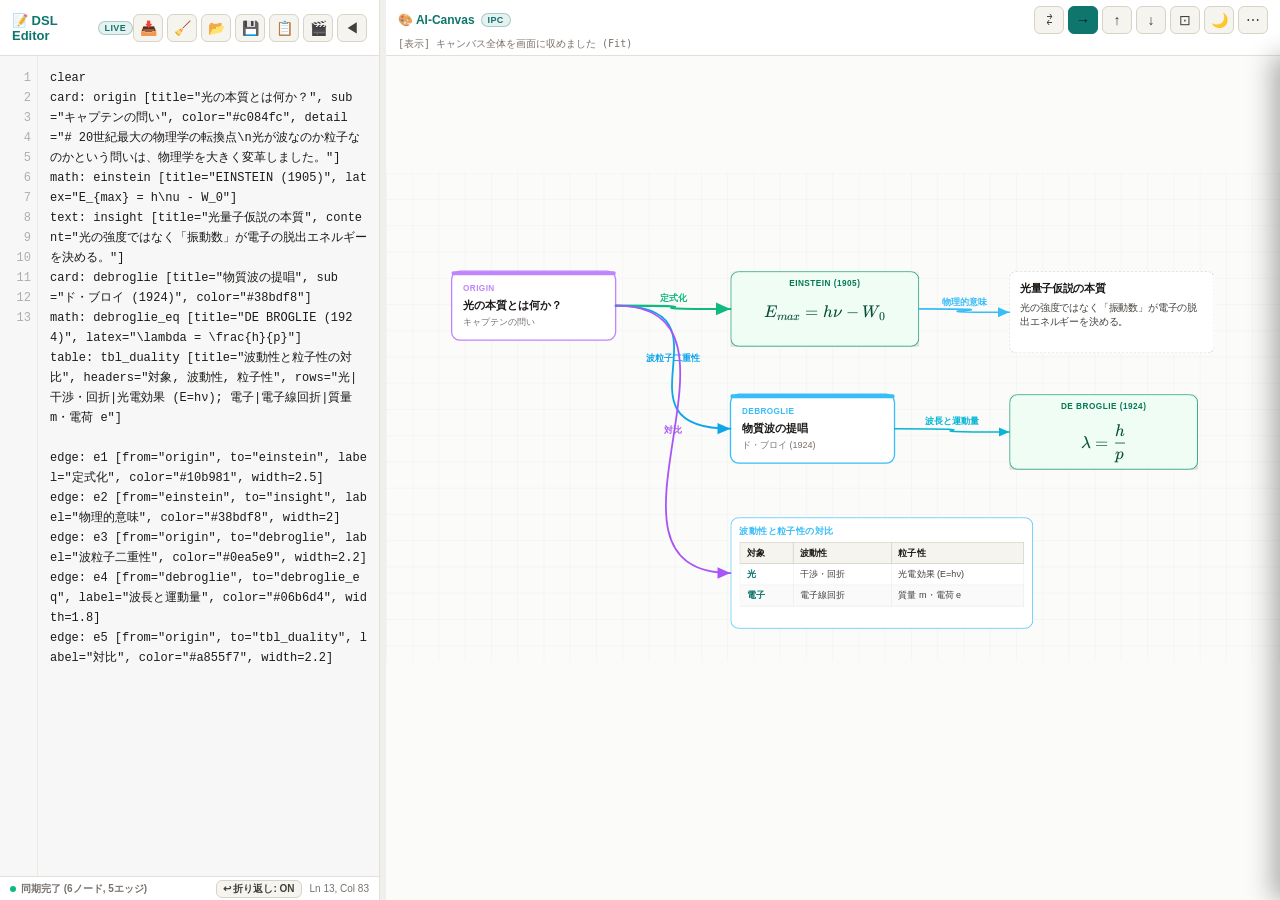
==== commit 8ca207fc: "feat(edge): add straight edge support and enlarge arrow markers for better visibility" ====
--- a/ai-canvas.html
+++ b/ai-canvas.html
@@ -7,7 +7,7 @@
   <link rel="stylesheet" href="./vendor/katex/katex.min.css" onerror="this.onerror=null;this.href='https://cdn.jsdelivr.net/npm/katex@0.16.11/dist/katex.min.css';" />
   <script src="./vendor/katex/katex.min.js" onerror="this.onerror=null;const s=document.createElement('script');s.src='https://cdn.jsdelivr.net/npm/katex@0.16.11/dist/katex.min.js';document.head.appendChild(s);"></script>
   <style>
-:root{--bg-body:#0b0f19;--grid-stroke:rgba(255, 255, 255, 0.04);--header-bg:rgba(15, 23, 42, 0.88);--header-border:#334155;--brand-color:#38bdf8;--badge-bg:rgba(56, 189, 248, 0.15);--badge-border:rgba(56, 189, 248, 0.3);--badge-color:#38bdf8;--btn-bg:#1e293b;--btn-color:#cbd5e1;--btn-border:#475569;--btn-hover-bg:#334155;--btn-hover-color:#f8fafc;--btn-hover-border:#38bdf8;--log-color:#94a3b8;--edge-stroke:#64748b;--edge-label:#94a3b8;--arrow-fill:#38bdf8;--hit-box-fill:#0f172a;--card-bg:#1e293b;--card-border:#334155;--card-text:#f8fafc;--card-sub:#94a3b8;--math-bg:#1e293b;--math-border:#10b981;--math-label:#10b981;--math-text:#f8fafc;--text-node-bg:rgba(30,41,59,0.85);--text-node-border:#475569;--text-node-title:#f8fafc;--text-node-body:#cbd5e1;--svg-node-bg:rgba(15,23,42,0.7);--svg-node-border:#f59e0b;--svg-node-title:#f59e0b;--table-bg:rgba(15,23,42,0.92);--table-th-bg:rgba(51,65,85,0.6);--table-th-border:#475569;--table-th-color:#f8fafc;--table-td-border:rgba(255,255,255,0.07);--table-td-color:#cbd5e1;--table-td-first:#93c5fd;--group-bg:rgba(15,23,42,0.45);--group-border:#38bdf8;--header-h:56px}body.theme-natural{--bg-body:#fbfbfa;--grid-stroke:rgba(60, 50, 40, 0.08);--header-bg:rgba(255, 255, 255, 0.94);--header-border:#e2e0d8;--brand-color:#0f766e;--badge-bg:rgba(15, 118, 110, 0.1);--badge-border:rgba(15, 118, 110, 0.3);--badge-color:#0f766e;--btn-bg:#f5f4ef;--btn-color:#44403c;--btn-border:#d6d3c7;--btn-hover-bg:#e7e5dc;--btn-hover-color:#1c1917;--btn-hover-border:#0f766e;--log-color:#78716c;--edge-stroke:#78716c;--edge-label:#57534e;--arrow-fill:#44403c;--hit-box-fill:#ffffff;--card-bg:#ffffff;--card-border:#dcd9ce;--card-text:#1c1917;--card-sub:#78716c;--math-bg:#f0fdf4;--math-border:#059669;--math-label:#047857;--math-text:#064e3b;--text-node-bg:#ffffff;--text-node-border:#d6d3c7;--text-node-title:#1c1917;--text-node-body:#44403c;--svg-node-bg:#fffbeb;--svg-node-border:#d97706;--svg-node-title:#b45309;--table-bg:#ffffff;--table-th-bg:#f5f4ef;--table-th-border:#d6d3c7;--table-th-color:#1c1917;--table-td-border:rgba(0,0,0,0.06);--table-td-color:#44403c;--table-td-first:#0f766e;--group-bg:rgba(245, 244, 239, 0.65);--group-border:#78716c}*{box-sizing:border-box;margin:0;padding:0;user-select:none}button,input,select,textarea{font-family:inherit}body,html{width:100%;height:100%;overflow:hidden;font-family:-apple-system,BlinkMacSystemFont,"Segoe UI","Hiragino Sans","Hiragino Kaku Gothic ProN","Yu Gothic UI","Yu Gothic",Meiryo,sans-serif;background:var(--bg-body);color:var(--card-text);transition:background .25s,color .25s}#header{position:absolute;top:0;left:0;right:0;height:var(--header-h);background:var(--header-bg);backdrop-filter:blur(10px);border-bottom:1px solid var(--header-border);display:flex;flex-direction:column;justify-content:center;padding:4px 12px 2px;z-index:1000;transition:.25s;gap:2px}.header-row{display:flex;align-items:center;width:100%;min-height:0}.header-main{justify-content:space-between;gap:8px}.header-log{height:16px}.brand{font-size:12px;font-weight:700;color:var(--brand-color);display:flex;align-items:center;gap:6px;flex-shrink:0}.badge{font-size:9px;font-weight:600;padding:1px 6px;border-radius:999px;letter-spacing:.04em}.badge-ipc{background:var(--badge-bg);color:var(--badge-color);border:1px solid var(--badge-border)}.toolbar-primary{display:flex;align-items:center;gap:4px;flex-wrap:wrap;justify-content:flex-end}.btn-group{display:flex;gap:4px;align-items:center}.btn{background:var(--btn-bg);color:var(--btn-color);border:1px solid var(--btn-border);padding:4px 10px;border-radius:6px;font-size:11px;font-weight:600;cursor:pointer;transition:.2s}.btn:hover{background:var(--btn-hover-bg);color:var(--btn-hover-color);border-color:var(--btn-hover-border)}.btn-icon{background:var(--btn-bg);color:var(--btn-color);border:1px solid var(--btn-border);width:30px;height:28px;padding:0;border-radius:6px;font-size:14px;line-height:1;cursor:pointer;transition:.2s;display:inline-flex;align-items:center;justify-content:center}.btn-icon:hover{background:var(--btn-hover-bg);color:var(--btn-hover-color);border-color:var(--btn-hover-border)}.layout-dir-btn.active{background:var(--brand-color,#38bdf8);color:#0b1220;border-color:var(--brand-color,#38bdf8);font-weight:700}.menu-wrap{position:relative}.header-menu{position:absolute;right:0;top:calc(100% + 4px);min-width:168px;background:var(--header-bg);border:1px solid var(--header-border);border-radius:8px;box-shadow:0 8px 24px rgba(0,0,0,.35);padding:4px;z-index:1100}.header-menu.hidden{display:none}.header-menu .menu-item{display:block;width:100%;text-align:left;background:0 0;border:none;color:var(--btn-color);font-size:11px;font-weight:600;padding:8px 10px;border-radius:6px;cursor:pointer}.header-menu .menu-item:hover{background:var(--btn-hover-bg);color:var(--btn-hover-color)}#log-bar{font-size:10px;color:var(--log-color);font-family:monospace;white-space:nowrap;overflow:hidden;text-overflow:ellipsis;width:100%}#canvas{width:100%;height:100%;display:block}.grid-line{stroke:var(--grid-stroke);stroke-width:1}.canvas-obj{cursor:grab;touch-action:none;user-select:none}.canvas-obj:active{cursor:grabbing}.canvas-obj.dragging{filter:drop-shadow(0 14px 28px rgba(0,0,0,.75))}.edge-path{fill:none;stroke-linecap:round;stroke-width:1.6}.edge-path:not([stroke]){stroke:var(--edge-stroke)}.edge-label:not([fill]){fill:var(--edge-label)}.edge-label{font-size:11px;font-weight:600;text-anchor:middle;dominant-baseline:middle}foreignObject{pointer-events:none}.html-container{width:100%;height:100%;overflow:hidden}.canvas-obj.selected>rect:first-child{filter:drop-shadow(0 0 12px rgba(56, 189, 248, .95))!important;stroke:var(--brand-color)!important;stroke-width:2.5px!important}.canvas-obj[data-type=group].selected>rect:first-child{stroke-dasharray:8,4!important;stroke-width:2.8px!important;filter:drop-shadow(0 0 14px rgba(56, 189, 248, .9))!important}.edge-path.selected{stroke:var(--brand-color)!important;stroke-width:4.5px!important;filter:drop-shadow(0 0 10px rgba(56, 189, 248, .95))!important}.edge-label.selected{fill:var(--brand-color)!important;font-weight:800!important}#temp-edge{fill:none;stroke:var(--brand-color);stroke-width:2.5;stroke-dasharray:4,4;pointer-events:none;display:none}#detail-panel{position:absolute;top:var(--header-h);right:0;bottom:0;width:380px;max-width:90vw;background:var(--header-bg);backdrop-filter:blur(16px);border-left:1px solid var(--header-border);box-shadow:-8px 0 24px rgba(0,0,0,.3);transform:translateX(100%);transition:transform .28s cubic-bezier(.16, 1, .3, 1);display:flex;flex-direction:column;z-index:1050;color:var(--card-text);box-sizing:border-box}#detail-panel.open{transform:translateX(0)}.panel-header{padding:12px 16px;border-bottom:1px solid var(--header-border);display:flex;align-items:center;justify-content:space-between}.panel-badge{font-size:10px;font-weight:700;padding:2px 7px;border-radius:999px;text-transform:uppercase;background:var(--badge-bg);color:var(--badge-color);border:1px solid var(--badge-border)}.panel-close-btn{background:0 0;border:none;color:var(--log-color);font-size:15px;font-weight:700;cursor:pointer;padding:3px 7px;border-radius:4px;transition:.2s}.panel-close-btn:hover{background:rgba(255,255,255,.1);color:var(--card-text)}.panel-content{flex:1;overflow-y:auto;padding:16px 20px;font-size:13px;line-height:1.65}.panel-content h1{font-size:16px;font-weight:800;margin:8px 0 6px;color:var(--card-text);border-bottom:1px solid var(--header-border);padding-bottom:4px}.panel-content h2{font-size:14px;font-weight:700;margin:10px 0 4px;color:var(--card-text)}.panel-content p{margin:8px 0;color:var(--card-text)}.panel-content ul{margin:6px 0 10px 18px;padding:0;color:var(--card-text)}.panel-content li{margin-bottom:4px}.panel-content strong{color:var(--brand-color);font-weight:700}.panel-content .math-block{margin:12px 0;padding:10px 12px;background:var(--math-bg);border-radius:8px;border:1px solid var(--math-border);text-align:center;overflow-x:auto;max-width:100%}table.canvas-data-table{width:100%;border-collapse:collapse;font-size:11px;text-align:left}.panel-content table.canvas-data-table{margin:10px 0 14px}table.canvas-data-table td,table.canvas-data-table th{border:1px solid var(--table-td-border);padding:5px 8px;vertical-align:top}table.canvas-data-table th{background:var(--table-th-bg);color:var(--table-th-color);font-weight:700;border-color:var(--table-th-border)}table.canvas-data-table td{color:var(--table-td-color)}table.canvas-data-table tr.canvas-table-stripe td{background:rgba(255,255,255,.03)}body.theme-natural table.canvas-data-table tr.canvas-table-stripe td{background:rgba(0,0,0,.02)}table.canvas-data-table td.canvas-table-lead{color:var(--table-td-first);font-weight:600}.panel-conn-section{margin-top:18px;padding-top:12px;border-top:1px solid var(--header-border)}.panel-conn-section h2{font-size:12px;margin-bottom:8px}.panel-conn-section ul{list-style:none;margin:0;padding:0}.panel-conn-section li{margin-bottom:6px}.panel-conn-jump{background:0 0;border:1px solid var(--header-border);color:var(--brand-color);font-size:11px;padding:4px 8px;border-radius:6px;cursor:pointer;width:100%;text-align:left}.panel-conn-jump:hover{background:rgba(56,189,248,.08);border-color:var(--brand-color)}#help-overlay{position:fixed;inset:0;background:rgba(0,0,0,.55);z-index:2000;display:none;align-items:center;justify-content:center;padding:24px}#help-overlay.open{display:flex}#help-overlay .help-card{max-width:420px;background:var(--header-bg);border:1px solid var(--header-border);border-radius:12px;padding:20px 22px;font-size:13px;line-height:1.55;box-shadow:0 16px 48px rgba(0,0,0,.35)}#help-overlay h2{font-size:15px;margin-bottom:10px}#help-overlay kbd{font-family:monospace;font-size:11px;padding:2px 5px;border-radius:4px;background:var(--btn-bg);border:1px solid var(--btn-border)}.panel-footer{padding:10px 16px;border-top:1px solid var(--header-border);font-size:11px;color:var(--log-color);background:rgba(0,0,0,.04);display:flex;justify-content:space-between;align-items:center}#app-container{display:flex;width:100vw;height:100vh;overflow:hidden;background:var(--bg-body);position:relative}#canvas-pane{flex:1;height:100%;position:relative;overflow:hidden}#slash-menu{position:absolute;z-index:500;width:260px;max-height:280px;background:var(--header-bg);backdrop-filter:blur(16px);border:1px solid var(--header-border);border-radius:8px;box-shadow:0 12px 32px rgba(0,0,0,.4);display:none;flex-direction:column;overflow:hidden;font-size:12px;color:var(--card-text)}#slash-menu.open{display:flex}.slash-menu-header{padding:6px 10px;font-size:10px;font-weight:700;color:var(--log-color);border-bottom:1px solid var(--header-border);text-transform:uppercase;display:flex;justify-content:space-between}.slash-menu-list{overflow-y:auto;padding:4px;display:flex;flex-direction:column;gap:2px}.slash-item{padding:6px 10px;border-radius:6px;cursor:pointer;display:flex;align-items:center;justify-content:space-between;transition:background .15s}.slash-item.active,.slash-item:hover{background:rgba(56,189,248,.15);color:var(--brand-color)}.slash-item-left{display:flex;align-items:center;gap:8px}.slash-icon{font-size:13px}.slash-item-key{font-size:10px;opacity:.6;font-family:monospace}#edge-quick-toolbar,#group-quick-toolbar,#quick-toolbar{position:absolute;z-index:900;display:none;align-items:center;gap:4px;padding:4px 6px;border-radius:8px;background:var(--header-bg);backdrop-filter:blur(12px);border:1px solid var(--header-border);box-shadow:0 8px 24px rgba(0,0,0,.35);transform:translate(-50%,-100%);margin-top:-10px;pointer-events:auto}#edge-quick-toolbar.open,#group-quick-toolbar.open,#quick-toolbar.open{display:flex}.color-btn{width:16px;height:16px;border-radius:50%;border:1.5px solid rgba(255,255,255,.4);cursor:pointer;transition:transform .15s;flex-shrink:0}.color-btn:hover{transform:scale(1.25)}.tb-palette{display:flex;align-items:center;gap:4px}.width-btn{padding:2px 5px;min-width:22px;justify-content:center}.tb-separator{width:1px;height:14px;background:var(--header-border);margin:0 2px}.tb-btn{background:0 0;border:none;color:var(--card-text);font-size:11px;cursor:pointer;padding:2px 6px;border-radius:4px;display:flex;align-items:center;gap:3px}.tb-btn:hover{background:rgba(255,255,255,.1);color:var(--brand-color)}.tb-btn.danger:hover{background:rgba(239,68,68,.2);color:#ef4444}#group-picker-overlay{position:fixed;inset:0;background:rgba(0,0,0,.65);z-index:2100;display:none;align-items:center;justify-content:center;padding:20px}#group-picker-overlay.open{display:flex}.group-picker-card{width:420px;max-width:95vw;background:var(--header-bg);backdrop-filter:blur(20px);border:1px solid var(--header-border);border-radius:12px;font-family:-apple-system,BlinkMacSystemFont,"Segoe UI","Hiragino Sans","Hiragino Kaku Gothic ProN","Yu Gothic UI","Yu Gothic",Meiryo,sans-serif;padding:18px 22px;font-size:13px;box-shadow:0 20px 48px rgba(0,0,0,.5);display:flex;flex-direction:column;gap:14px;color:var(--card-text)}.group-picker-header{display:flex;align-items:center;justify-content:space-between;border-bottom:1px solid var(--header-border);padding-bottom:10px}.group-picker-header h3{margin:0;font-size:14px;font-weight:700;color:var(--brand-color);display:flex;align-items:center;gap:6px}.group-picker-close{background:0 0;border:none;color:var(--log-color);font-size:16px;cursor:pointer;padding:2px 6px;border-radius:4px}.group-picker-close:hover{background:rgba(255,255,255,.1);color:var(--card-text)}.group-input-group{display:flex;flex-direction:column;gap:5px}.group-input-label{font-size:11px;font-weight:600;color:var(--log-color)}.group-picker-input{background:rgba(0,0,0,.25);border:1px solid var(--header-border);border-radius:6px;color:var(--card-text);padding:7px 10px;font-size:12px;outline:0}.group-picker-input:focus{border-color:var(--brand-color)}.group-picker-list-header{display:flex;align-items:center;justify-content:space-between;font-size:11px;color:var(--log-color);margin-top:4px}.group-picker-list{max-height:190px;overflow-y:auto;display:flex;flex-direction:column;gap:4px;padding:6px;background:rgba(0,0,0,.2);border-radius:6px;border:1px solid var(--header-border)}.group-node-item{display:flex;align-items:center;gap:8px;padding:6px 8px;border-radius:6px;cursor:pointer;user-select:none;transition:background .15s;font-size:12px}.group-node-item:hover{background:rgba(56,189,248,.12)}.group-node-item input[type=checkbox]{cursor:pointer;margin:0;width:14px;height:14px;accent-color:var(--brand-color)}.group-node-color-dot{width:10px;height:10px;border-radius:50%;flex-shrink:0;border:1px solid rgba(255,255,255,.2)}.group-node-id{font-family:monospace;font-size:11px;opacity:.75;flex-shrink:0}.group-node-title{flex:1;white-space:nowrap;overflow:hidden;text-overflow:ellipsis;font-weight:500}.group-picker-footer{display:flex;align-items:center;justify-content:space-between;border-top:1px solid var(--header-border);padding-top:12px}#editor-pane{width:380px;min-width:260px;max-width:80vw;height:100%;display:flex;flex-direction:column;background:var(--card-bg);border-right:1px solid var(--header-border);position:relative;z-index:100;transition:margin-left .25s cubic-bezier(.16, 1, .3, 1)}#editor-pane.collapsed{margin-left:-380px}.editor-header{height:var(--header-h);padding:0 12px;display:flex;align-items:center;justify-content:space-between;border-bottom:1px solid var(--header-border);background:var(--header-bg);backdrop-filter:blur(10px);flex-shrink:0}.editor-title{font-size:13px;font-weight:700;color:var(--brand-color);display:flex;align-items:center;gap:6px}.editor-actions{display:flex;align-items:center;gap:4px}.panel-detail-input{width:100%;min-height:240px;box-sizing:border-box;resize:vertical;background:rgba(0,0,0,.18);color:var(--card-text);border:1px solid var(--header-border);border-radius:8px;padding:10px 12px;font-family:ui-monospace,SFMono-Regular,Menlo,Monaco,Consolas,"Liberation Mono","Courier New",monospace;font-size:12px;line-height:1.6;tab-size:2}body.theme-natural .panel-detail-input{background:rgba(0,0,0,.03)}.panel-edit-actions{display:flex;gap:8px;margin-top:10px}.editor-body{flex:1;display:flex;overflow:hidden;position:relative;background:rgba(0,0,0,.18);font-family:ui-monospace,SFMono-Regular,Menlo,Monaco,Consolas,"Liberation Mono","Courier New",monospace}body.theme-natural .editor-body{background:rgba(0,0,0,.03)}.editor-line-numbers{width:38px;padding:12px 6px 12px 0;text-align:right;color:var(--log-color);opacity:.55;font-size:12px;line-height:20px;user-select:none;border-right:1px solid var(--header-border);overflow:hidden;flex-shrink:0;white-space:pre}.editor-textarea{flex:1;height:100%;padding:12px;margin:0;border:none;outline:0;background:0 0;color:var(--card-text);font-family:inherit;font-size:12px;line-height:20px;resize:none;white-space:pre-wrap;word-break:break-all;overflow-y:auto;overflow-x:hidden;tab-size:2;-moz-tab-size:2}.editor-textarea.no-wrap{white-space:pre;word-break:normal;overflow-x:auto}.editor-footer{height:24px;padding:0 10px;display:flex;align-items:center;justify-content:space-between;border-top:1px solid var(--header-border);background:var(--header-bg);font-size:10px;color:var(--log-color);flex-shrink:0}.editor-status-badge{display:flex;align-items:center;gap:5px;font-weight:600}.status-dot{width:6px;height:6px;border-radius:50%;background:#10b981}.status-dot.syncing{background:#f59e0b;animation:.5s infinite alternate pulse}.status-dot.error{background:#ef4444}@keyframes pulse{from{opacity:.3}to{opacity:1}}#splitter{width:6px;height:100%;cursor:col-resize;background:var(--header-border);opacity:.45;transition:opacity .2s,background .2s;z-index:101;flex-shrink:0}#splitter.dragging,#splitter:hover{opacity:1;background:var(--brand-color)}#open-editor-btn{position:absolute;top:calc(var(--header-h) + 12px);left:12px;z-index:999;display:none;background:var(--btn-bg);color:var(--brand-color);border:1px solid var(--btn-border);border-radius:6px;padding:6px 10px;font-size:12px;font-weight:700;cursor:pointer;box-shadow:0 4px 12px rgba(0,0,0,.25)}#open-editor-btn:hover{background:var(--btn-hover-bg);border-color:var(--brand-color)}
+:root{--bg-body:#0b0f19;--grid-stroke:rgba(255, 255, 255, 0.04);--header-bg:rgba(15, 23, 42, 0.88);--header-border:#334155;--brand-color:#38bdf8;--badge-bg:rgba(56, 189, 248, 0.15);--badge-border:rgba(56, 189, 248, 0.3);--badge-color:#38bdf8;--btn-bg:#1e293b;--btn-color:#cbd5e1;--btn-border:#475569;--btn-hover-bg:#334155;--btn-hover-color:#f8fafc;--btn-hover-border:#38bdf8;--log-color:#94a3b8;--edge-stroke:#64748b;--edge-label:#94a3b8;--arrow-fill:#38bdf8;--hit-box-fill:#0f172a;--card-bg:#1e293b;--card-border:#334155;--card-text:#f8fafc;--card-sub:#94a3b8;--math-bg:#1e293b;--math-border:#10b981;--math-label:#10b981;--math-text:#f8fafc;--text-node-bg:rgba(30,41,59,0.85);--text-node-border:#475569;--text-node-title:#f8fafc;--text-node-body:#cbd5e1;--svg-node-bg:rgba(15,23,42,0.7);--svg-node-border:#f59e0b;--svg-node-title:#f59e0b;--table-bg:rgba(15,23,42,0.92);--table-th-bg:rgba(51,65,85,0.6);--table-th-border:#475569;--table-th-color:#f8fafc;--table-td-border:rgba(255,255,255,0.07);--table-td-color:#cbd5e1;--table-td-first:#93c5fd;--group-bg:rgba(15,23,42,0.45);--group-border:#38bdf8;--header-h:56px}body.theme-natural{--bg-body:#fbfbfa;--grid-stroke:rgba(60, 50, 40, 0.08);--header-bg:rgba(255, 255, 255, 0.94);--header-border:#e2e0d8;--brand-color:#0f766e;--badge-bg:rgba(15, 118, 110, 0.1);--badge-border:rgba(15, 118, 110, 0.3);--badge-color:#0f766e;--btn-bg:#f5f4ef;--btn-color:#44403c;--btn-border:#d6d3c7;--btn-hover-bg:#e7e5dc;--btn-hover-color:#1c1917;--btn-hover-border:#0f766e;--log-color:#78716c;--edge-stroke:#78716c;--edge-label:#57534e;--arrow-fill:#44403c;--hit-box-fill:#ffffff;--card-bg:#ffffff;--card-border:#dcd9ce;--card-text:#1c1917;--card-sub:#78716c;--math-bg:#f0fdf4;--math-border:#059669;--math-label:#047857;--math-text:#064e3b;--text-node-bg:#ffffff;--text-node-border:#d6d3c7;--text-node-title:#1c1917;--text-node-body:#44403c;--svg-node-bg:#fffbeb;--svg-node-border:#d97706;--svg-node-title:#b45309;--table-bg:#ffffff;--table-th-bg:#f5f4ef;--table-th-border:#d6d3c7;--table-th-color:#1c1917;--table-td-border:rgba(0,0,0,0.06);--table-td-color:#44403c;--table-td-first:#0f766e;--group-bg:rgba(245, 244, 239, 0.65);--group-border:#78716c}*{box-sizing:border-box;margin:0;padding:0;user-select:none}button,input,select,textarea{font-family:inherit}body,html{width:100%;height:100%;overflow:hidden;font-family:-apple-system,BlinkMacSystemFont,"Segoe UI","Hiragino Sans","Hiragino Kaku Gothic ProN","Yu Gothic UI","Yu Gothic",Meiryo,sans-serif;background:var(--bg-body);color:var(--card-text);transition:background .25s,color .25s}#header{position:absolute;top:0;left:0;right:0;height:var(--header-h);background:var(--header-bg);backdrop-filter:blur(10px);border-bottom:1px solid var(--header-border);display:flex;flex-direction:column;justify-content:center;padding:4px 12px 2px;z-index:1000;transition:.25s;gap:2px}.header-row{display:flex;align-items:center;width:100%;min-height:0}.header-main{justify-content:space-between;gap:8px}.header-log{height:16px}.brand{font-size:12px;font-weight:700;color:var(--brand-color);display:flex;align-items:center;gap:6px;flex-shrink:0}.badge{font-size:9px;font-weight:600;padding:1px 6px;border-radius:999px;letter-spacing:.04em}.badge-ipc{background:var(--badge-bg);color:var(--badge-color);border:1px solid var(--badge-border)}.toolbar-primary{display:flex;align-items:center;gap:4px;flex-wrap:wrap;justify-content:flex-end}.btn-group{display:flex;gap:4px;align-items:center}.btn{background:var(--btn-bg);color:var(--btn-color);border:1px solid var(--btn-border);padding:4px 10px;border-radius:6px;font-size:11px;font-weight:600;cursor:pointer;transition:.2s}.btn:hover{background:var(--btn-hover-bg);color:var(--btn-hover-color);border-color:var(--btn-hover-border)}.btn-icon{background:var(--btn-bg);color:var(--btn-color);border:1px solid var(--btn-border);width:30px;height:28px;padding:0;border-radius:6px;font-size:14px;line-height:1;cursor:pointer;transition:.2s;display:inline-flex;align-items:center;justify-content:center}.btn-icon:hover{background:var(--btn-hover-bg);color:var(--btn-hover-color);border-color:var(--btn-hover-border)}.layout-dir-btn.active{background:var(--brand-color,#38bdf8);color:#0b1220;border-color:var(--brand-color,#38bdf8);font-weight:700}.menu-wrap{position:relative}.header-menu{position:absolute;right:0;top:calc(100% + 4px);min-width:168px;background:var(--header-bg);border:1px solid var(--header-border);border-radius:8px;box-shadow:0 8px 24px rgba(0,0,0,.35);padding:4px;z-index:1100}.header-menu.hidden{display:none}.header-menu .menu-item{display:block;width:100%;text-align:left;background:0 0;border:none;color:var(--btn-color);font-size:11px;font-weight:600;padding:8px 10px;border-radius:6px;cursor:pointer}.header-menu .menu-item:hover{background:var(--btn-hover-bg);color:var(--btn-hover-color)}#log-bar{font-size:10px;color:var(--log-color);font-family:monospace;white-space:nowrap;overflow:hidden;text-overflow:ellipsis;width:100%}#canvas{width:100%;height:100%;display:block}.grid-line{stroke:var(--grid-stroke);stroke-width:1}.canvas-obj{cursor:grab;touch-action:none;user-select:none}.canvas-obj:active{cursor:grabbing}.canvas-obj.dragging{filter:drop-shadow(0 14px 28px rgba(0,0,0,.75))}.edge-path{fill:none;stroke-linecap:round;stroke-width:2.2}.edge-path:not([stroke]){stroke:var(--edge-stroke)}.edge-label:not([fill]){fill:var(--edge-label)}.edge-label{font-size:11px;font-weight:600;text-anchor:middle;dominant-baseline:middle}foreignObject{pointer-events:none}.html-container{width:100%;height:100%;overflow:hidden}.canvas-obj.selected>rect:first-child{filter:drop-shadow(0 0 12px rgba(56, 189, 248, .95))!important;stroke:var(--brand-color)!important;stroke-width:2.5px!important}.canvas-obj[data-type=group].selected>rect:first-child{stroke-dasharray:8,4!important;stroke-width:2.8px!important;filter:drop-shadow(0 0 14px rgba(56, 189, 248, .9))!important}.edge-path.selected{stroke:var(--brand-color)!important;stroke-width:4.5px!important;filter:drop-shadow(0 0 10px rgba(56, 189, 248, .95))!important}.edge-label.selected{fill:var(--brand-color)!important;font-weight:800!important}#temp-edge{fill:none;stroke:var(--brand-color);stroke-width:2.5;stroke-dasharray:4,4;pointer-events:none;display:none}#detail-panel{position:absolute;top:var(--header-h);right:0;bottom:0;width:380px;max-width:90vw;background:var(--header-bg);backdrop-filter:blur(16px);border-left:1px solid var(--header-border);box-shadow:-8px 0 24px rgba(0,0,0,.3);transform:translateX(100%);transition:transform .28s cubic-bezier(.16, 1, .3, 1);display:flex;flex-direction:column;z-index:1050;color:var(--card-text);box-sizing:border-box}#detail-panel.open{transform:translateX(0)}.panel-header{padding:12px 16px;border-bottom:1px solid var(--header-border);display:flex;align-items:center;justify-content:space-between}.panel-badge{font-size:10px;font-weight:700;padding:2px 7px;border-radius:999px;text-transform:uppercase;background:var(--badge-bg);color:var(--badge-color);border:1px solid var(--badge-border)}.panel-close-btn{background:0 0;border:none;color:var(--log-color);font-size:15px;font-weight:700;cursor:pointer;padding:3px 7px;border-radius:4px;transition:.2s}.panel-close-btn:hover{background:rgba(255,255,255,.1);color:var(--card-text)}.panel-content{flex:1;overflow-y:auto;padding:16px 20px;font-size:13px;line-height:1.65}.panel-content h1{font-size:16px;font-weight:800;margin:8px 0 6px;color:var(--card-text);border-bottom:1px solid var(--header-border);padding-bottom:4px}.panel-content h2{font-size:14px;font-weight:700;margin:10px 0 4px;color:var(--card-text)}.panel-content p{margin:8px 0;color:var(--card-text)}.panel-content ul{margin:6px 0 10px 18px;padding:0;color:var(--card-text)}.panel-content li{margin-bottom:4px}.panel-content strong{color:var(--brand-color);font-weight:700}.panel-content .math-block{margin:12px 0;padding:10px 12px;background:var(--math-bg);border-radius:8px;border:1px solid var(--math-border);text-align:center;overflow-x:auto;max-width:100%}table.canvas-data-table{width:100%;border-collapse:collapse;font-size:11px;text-align:left}.panel-content table.canvas-data-table{margin:10px 0 14px}table.canvas-data-table td,table.canvas-data-table th{border:1px solid var(--table-td-border);padding:5px 8px;vertical-align:top}table.canvas-data-table th{background:var(--table-th-bg);color:var(--table-th-color);font-weight:700;border-color:var(--table-th-border)}table.canvas-data-table td{color:var(--table-td-color)}table.canvas-data-table tr.canvas-table-stripe td{background:rgba(255,255,255,.03)}body.theme-natural table.canvas-data-table tr.canvas-table-stripe td{background:rgba(0,0,0,.02)}table.canvas-data-table td.canvas-table-lead{color:var(--table-td-first);font-weight:600}.panel-conn-section{margin-top:18px;padding-top:12px;border-top:1px solid var(--header-border)}.panel-conn-section h2{font-size:12px;margin-bottom:8px}.panel-conn-section ul{list-style:none;margin:0;padding:0}.panel-conn-section li{margin-bottom:6px}.panel-conn-jump{background:0 0;border:1px solid var(--header-border);color:var(--brand-color);font-size:11px;padding:4px 8px;border-radius:6px;cursor:pointer;width:100%;text-align:left}.panel-conn-jump:hover{background:rgba(56,189,248,.08);border-color:var(--brand-color)}#help-overlay{position:fixed;inset:0;background:rgba(0,0,0,.55);z-index:2000;display:none;align-items:center;justify-content:center;padding:24px}#help-overlay.open{display:flex}#help-overlay .help-card{max-width:420px;background:var(--header-bg);border:1px solid var(--header-border);border-radius:12px;padding:20px 22px;font-size:13px;line-height:1.55;box-shadow:0 16px 48px rgba(0,0,0,.35)}#help-overlay h2{font-size:15px;margin-bottom:10px}#help-overlay kbd{font-family:monospace;font-size:11px;padding:2px 5px;border-radius:4px;background:var(--btn-bg);border:1px solid var(--btn-border)}.panel-footer{padding:10px 16px;border-top:1px solid var(--header-border);font-size:11px;color:var(--log-color);background:rgba(0,0,0,.04);display:flex;justify-content:space-between;align-items:center}#app-container{display:flex;width:100vw;height:100vh;overflow:hidden;background:var(--bg-body);position:relative}#canvas-pane{flex:1;height:100%;position:relative;overflow:hidden}#slash-menu{position:absolute;z-index:500;width:260px;max-height:280px;background:var(--header-bg);backdrop-filter:blur(16px);border:1px solid var(--header-border);border-radius:8px;box-shadow:0 12px 32px rgba(0,0,0,.4);display:none;flex-direction:column;overflow:hidden;font-size:12px;color:var(--card-text)}#slash-menu.open{display:flex}.slash-menu-header{padding:6px 10px;font-size:10px;font-weight:700;color:var(--log-color);border-bottom:1px solid var(--header-border);text-transform:uppercase;display:flex;justify-content:space-between}.slash-menu-list{overflow-y:auto;padding:4px;display:flex;flex-direction:column;gap:2px}.slash-item{padding:6px 10px;border-radius:6px;cursor:pointer;display:flex;align-items:center;justify-content:space-between;transition:background .15s}.slash-item.active,.slash-item:hover{background:rgba(56,189,248,.15);color:var(--brand-color)}.slash-item-left{display:flex;align-items:center;gap:8px}.slash-icon{font-size:13px}.slash-item-key{font-size:10px;opacity:.6;font-family:monospace}#edge-quick-toolbar,#group-quick-toolbar,#quick-toolbar{position:absolute;z-index:900;display:none;align-items:center;gap:4px;padding:4px 6px;border-radius:8px;background:var(--header-bg);backdrop-filter:blur(12px);border:1px solid var(--header-border);box-shadow:0 8px 24px rgba(0,0,0,.35);transform:translate(-50%,-100%);margin-top:-10px;pointer-events:auto}#edge-quick-toolbar.open,#group-quick-toolbar.open,#quick-toolbar.open{display:flex}.color-btn{width:16px;height:16px;border-radius:50%;border:1.5px solid rgba(255,255,255,.4);cursor:pointer;transition:transform .15s;flex-shrink:0}.color-btn:hover{transform:scale(1.25)}.tb-palette{display:flex;align-items:center;gap:4px}.width-btn{padding:2px 5px;min-width:22px;justify-content:center}.tb-separator{width:1px;height:14px;background:var(--header-border);margin:0 2px}.tb-btn{background:0 0;border:none;color:var(--card-text);font-size:11px;cursor:pointer;padding:2px 6px;border-radius:4px;display:flex;align-items:center;gap:3px}.tb-btn:hover{background:rgba(255,255,255,.1);color:var(--brand-color)}.tb-btn.danger:hover{background:rgba(239,68,68,.2);color:#ef4444}#group-picker-overlay{position:fixed;inset:0;background:rgba(0,0,0,.65);z-index:2100;display:none;align-items:center;justify-content:center;padding:20px}#group-picker-overlay.open{display:flex}.group-picker-card{width:420px;max-width:95vw;background:var(--header-bg);backdrop-filter:blur(20px);border:1px solid var(--header-border);border-radius:12px;font-family:-apple-system,BlinkMacSystemFont,"Segoe UI","Hiragino Sans","Hiragino Kaku Gothic ProN","Yu Gothic UI","Yu Gothic",Meiryo,sans-serif;padding:18px 22px;font-size:13px;box-shadow:0 20px 48px rgba(0,0,0,.5);display:flex;flex-direction:column;gap:14px;color:var(--card-text)}.group-picker-header{display:flex;align-items:center;justify-content:space-between;border-bottom:1px solid var(--header-border);padding-bottom:10px}.group-picker-header h3{margin:0;font-size:14px;font-weight:700;color:var(--brand-color);display:flex;align-items:center;gap:6px}.group-picker-close{background:0 0;border:none;color:var(--log-color);font-size:16px;cursor:pointer;padding:2px 6px;border-radius:4px}.group-picker-close:hover{background:rgba(255,255,255,.1);color:var(--card-text)}.group-input-group{display:flex;flex-direction:column;gap:5px}.group-input-label{font-size:11px;font-weight:600;color:var(--log-color)}.group-picker-input{background:rgba(0,0,0,.25);border:1px solid var(--header-border);border-radius:6px;color:var(--card-text);padding:7px 10px;font-size:12px;outline:0}.group-picker-input:focus{border-color:var(--brand-color)}.group-picker-list-header{display:flex;align-items:center;justify-content:space-between;font-size:11px;color:var(--log-color);margin-top:4px}.group-picker-list{max-height:190px;overflow-y:auto;display:flex;flex-direction:column;gap:4px;padding:6px;background:rgba(0,0,0,.2);border-radius:6px;border:1px solid var(--header-border)}.group-node-item{display:flex;align-items:center;gap:8px;padding:6px 8px;border-radius:6px;cursor:pointer;user-select:none;transition:background .15s;font-size:12px}.group-node-item:hover{background:rgba(56,189,248,.12)}.group-node-item input[type=checkbox]{cursor:pointer;margin:0;width:14px;height:14px;accent-color:var(--brand-color)}.group-node-color-dot{width:10px;height:10px;border-radius:50%;flex-shrink:0;border:1px solid rgba(255,255,255,.2)}.group-node-id{font-family:monospace;font-size:11px;opacity:.75;flex-shrink:0}.group-node-title{flex:1;white-space:nowrap;overflow:hidden;text-overflow:ellipsis;font-weight:500}.group-picker-footer{display:flex;align-items:center;justify-content:space-between;border-top:1px solid var(--header-border);padding-top:12px}#editor-pane{width:380px;min-width:260px;max-width:80vw;height:100%;display:flex;flex-direction:column;background:var(--card-bg);border-right:1px solid var(--header-border);position:relative;z-index:100;transition:margin-left .25s cubic-bezier(.16, 1, .3, 1)}#editor-pane.collapsed{margin-left:-380px}.editor-header{height:var(--header-h);padding:0 12px;display:flex;align-items:center;justify-content:space-between;border-bottom:1px solid var(--header-border);background:var(--header-bg);backdrop-filter:blur(10px);flex-shrink:0}.editor-title{font-size:13px;font-weight:700;color:var(--brand-color);display:flex;align-items:center;gap:6px}.editor-actions{display:flex;align-items:center;gap:4px}.panel-detail-input{width:100%;min-height:240px;box-sizing:border-box;resize:vertical;background:rgba(0,0,0,.18);color:var(--card-text);border:1px solid var(--header-border);border-radius:8px;padding:10px 12px;font-family:ui-monospace,SFMono-Regular,Menlo,Monaco,Consolas,"Liberation Mono","Courier New",monospace;font-size:12px;line-height:1.6;tab-size:2}body.theme-natural .panel-detail-input{background:rgba(0,0,0,.03)}.panel-edit-actions{display:flex;gap:8px;margin-top:10px}.editor-body{flex:1;display:flex;overflow:hidden;position:relative;background:rgba(0,0,0,.18);font-family:ui-monospace,SFMono-Regular,Menlo,Monaco,Consolas,"Liberation Mono","Courier New",monospace}body.theme-natural .editor-body{background:rgba(0,0,0,.03)}.editor-line-numbers{width:38px;padding:12px 6px 12px 0;text-align:right;color:var(--log-color);opacity:.55;font-size:12px;line-height:20px;user-select:none;border-right:1px solid var(--header-border);overflow:hidden;flex-shrink:0;white-space:pre}.editor-textarea{flex:1;height:100%;padding:12px;margin:0;border:none;outline:0;background:0 0;color:var(--card-text);font-family:inherit;font-size:12px;line-height:20px;resize:none;white-space:pre-wrap;word-break:break-all;overflow-y:auto;overflow-x:hidden;tab-size:2;-moz-tab-size:2}.editor-textarea.no-wrap{white-space:pre;word-break:normal;overflow-x:auto}.editor-footer{height:24px;padding:0 10px;display:flex;align-items:center;justify-content:space-between;border-top:1px solid var(--header-border);background:var(--header-bg);font-size:10px;color:var(--log-color);flex-shrink:0}.editor-status-badge{display:flex;align-items:center;gap:5px;font-weight:600}.status-dot{width:6px;height:6px;border-radius:50%;background:#10b981}.status-dot.syncing{background:#f59e0b;animation:.5s infinite alternate pulse}.status-dot.error{background:#ef4444}@keyframes pulse{from{opacity:.3}to{opacity:1}}#splitter{width:6px;height:100%;cursor:col-resize;background:var(--header-border);opacity:.45;transition:opacity .2s,background .2s;z-index:101;flex-shrink:0}#splitter.dragging,#splitter:hover{opacity:1;background:var(--brand-color)}#open-editor-btn{position:absolute;top:calc(var(--header-h) + 12px);left:12px;z-index:999;display:none;background:var(--btn-bg);color:var(--brand-color);border:1px solid var(--btn-border);border-radius:6px;padding:6px 10px;font-size:12px;font-weight:700;cursor:pointer;box-shadow:0 4px 12px rgba(0,0,0,.25)}#open-editor-btn:hover{background:var(--btn-hover-bg);border-color:var(--brand-color)}
   </style>
 </head>
 <body class="theme-natural">
@@ -199,7 +199,7 @@
             <path d="M 32 0 L 0 0 0 32" fill="none" class="grid-line" />
           </pattern>
           <!-- 矢印マーカー -->
-          <marker id="arrow" viewBox="0 0 10 10" refX="8" refY="5" markerWidth="6" markerHeight="6" orient="auto-start-reverse">
+          <marker id="arrow" viewBox="0 0 10 10" refX="8" refY="5" markerWidth="9" markerHeight="9" orient="auto-start-reverse">
             <path id="arrow-path" d="M 0 1.5 L 8 5 L 0 8.5 z" fill="var(--arrow-fill)" />
           </marker>
         </defs>
@@ -225,16 +225,16 @@
 
 ${f}`:f).trim()}if(i==="svg")return t.svg_content||t.title||"";if(i==="table")return jcMdTable(t.headers||t.cols,t.rows)||t.title||"";if(i==="group")return t.title||"";const s=[];t.title&&s.push(`# ${t.title}`),t.sub&&s.push(`*${t.sub}*`);const r=t.content||t.text;return r&&s.push(r),t.detail&&s.push(t.detail),s.join(`
 
-`).trim()}const CANVAS_SCHEMA_VERSION=1;function renderKatexInto(e,t,i){const s=normalizeLatexForKatex(t);if(!s)return;const r=()=>{if(!window.katex)return!1;try{return e.textContent="",katex.render(s,e,{displayMode:!!i,throwOnError:!1}),!0}catch{return e.textContent=s,!1}};if(!r()){let d=0;const f=setInterval(()=>{d+=1,(r()||d>30)&&clearInterval(f)},100)}}const INLINE_MD_TOKEN=/(\$\$[\s\S]+?\$\$|\$(?:\\.|[^\$\\])+\$|\*\*[^*]+\*\*|`[^`]+`)/g;function renderInlineFormatting(e,t){if(!e)return;String(e).split(INLINE_MD_TOKEN).forEach(s=>{if(s)if(s.startsWith("$$")&&s.endsWith("$$")){const r=document.createElement("span");r.className="math-block",renderKatexInto(r,s.slice(2,-2),!0),t.appendChild(r)}else if(s.startsWith("$")&&s.endsWith("$")){const r=document.createElement("span");renderKatexInto(r,s.slice(1,-1),!1),t.appendChild(r)}else if(s.startsWith("**")&&s.endsWith("**")){const r=document.createElement("strong");renderInlineFormatting(s.slice(2,-2),r),t.appendChild(r)}else if(s.startsWith("`")&&s.endsWith("`")){const r=document.createElement("code");r.style.cssText="background:rgba(255,255,255,0.08); padding:2px 5px; border-radius:4px; font-size:11px; font-family:monospace;",r.textContent=s.slice(1,-1),t.appendChild(r)}else t.appendChild(document.createTextNode(s))})}const CanvasTable=(function(){function e(x){const b=String(x).trim();return b.length>0&&b.startsWith("|")&&b.endsWith("|")}function t(x){const b=String(x).trim();return e(b)?b.replace(/\|/g,"").replace(/[\s:\-]/g,"").length===0:!1}function i(x){return String(x).trim().slice(1,-1).split("|").map(_=>_.trim())}function s(x,b){const _=String(x||"").split(",").map(y=>y.trim()).filter(Boolean),M=String(b||"").split(";").map(y=>y.trim()).filter(Boolean).map(y=>y.split("|").map(T=>T.trim()));return{headers:_,rows:M}}function r(x){const b={headers:[],rows:[]};if(!x||!x.length)return b;let _=0;x.length>1&&t(x[1])&&(b.headers=i(x[0]),_=2);for(let M=_;M<x.length;M++)b.rows.push(i(x[M]));return b}function d(x){const b=Math.max(1,x.headers.length,x.rows[0]?x.rows[0].length:0),_=Math.max(1,x.rows.length),M=x.headers.length?1:0;return{w:Math.max(220,Math.min(560,b*115+24)),h:Math.max(90,36+(_+M)*28+16)}}function f(x,b,_){_?_(String(b??""),x):x.textContent=b==null?"":String(b)}function E(x,b,_){if(!x||!b)return null;_=_||{};const M=document.createElement("table");M.className=_.tableClass||"canvas-data-table";const y=_.richCells||null,T=_.stripe!==!1,N=!!_.firstColEmphasis;if(b.headers&&b.headers.length){const $=document.createElement("thead"),S=document.createElement("tr");b.headers.forEach(L=>{const I=document.createElement("th");f(I,L,y),S.appendChild(I)}),$.appendChild(S),M.appendChild($)}if(b.rows&&b.rows.length){const $=document.createElement("tbody");b.rows.forEach((S,L)=>{const I=document.createElement("tr");T&&L%2===1&&I.classList.add("canvas-table-stripe"),S.forEach((j,ne)=>{const J=document.createElement("td");N&&ne===0&&J.classList.add("canvas-table-lead"),f(J,j,y),I.appendChild(J)}),$.appendChild(I)}),M.appendChild($)}return x.appendChild(M),M}return{isMarkdownRow:e,isMarkdownSeparator:t,parseNodeFields:s,parseMarkdownBlock:r,estimateSize:d,appendTable:E}})();function utf8FromBase64(e){const t=atob(e),i=new Uint8Array(t.length);for(let s=0;s<t.length;s++)i[s]=t.charCodeAt(s);return new TextDecoder("utf-8").decode(i)}function utf8ToBase64(e){const t=new TextEncoder().encode(String(e));let i="";return t.forEach(s=>{i+=String.fromCharCode(s)}),btoa(i)}function readEmbeddedDsl(){const e=document.getElementById("canvas-initial-dsl");if(!e)return"";const t=(e.textContent||"").trim();if(!t)return"";try{return e.getAttribute("data-encoding")==="base64"?utf8FromBase64(t):t}catch(i){return console.error("[readEmbeddedDsl]",i),""}}const Canvas=window.Canvas=(function(){const e=document.getElementById("canvas"),t=document.getElementById("objects-layer"),i=document.getElementById("edges-layer"),s=document.getElementById("log-bar"),r=new Map,d=[],f=new Map;function E(n){if(!n||typeof n!="object")return null;const c={},a=n.stroke||n.color;if(a&&/^#([0-9a-fA-F]{3}|[0-9a-fA-F]{6})$/.test(String(a).trim())&&(c.stroke=String(a).trim()),n.arrow_color&&/^#([0-9a-fA-F]{3}|[0-9a-fA-F]{6})$/.test(String(n.arrow_color).trim())&&(c.arrow_color=String(n.arrow_color).trim()),n.width!=null&&n.width!==""){const o=Number(n.width);isFinite(o)&&o>0&&o<=12&&(c.width=o)}if(n.dash!=null&&String(n.dash).trim()){const o=String(n.dash).trim();c.dash=o==="dashed"||o==="true"?"5,4":o}return n.arrow==="double"?c.arrow="double":(n.arrow==="none"||n.arrow===!1||n.arrow==="false"||n.arrow==="0")&&(c.arrow="none"),Object.keys(c).length?c:null}function x(n){const c=n.edge_dash||n.dash||(n.edge_style==="dashed"||n.style==="dashed"?"5,4":void 0);return E({stroke:n.edge_color||n.edge_stroke,arrow_color:n.edge_arrow_color||n.arrow_color,width:n.edge_width,dash:c,arrow:n.edge_arrow})}function b(n){if(!n)return"url(#arrow)";const c="arrow_"+String(n).replace(/[^a-zA-Z0-9]/g,"_");if(!document.getElementById(c)){const a=e.querySelector("defs");if(a){const o=document.createElementNS("http://www.w3.org/2000/svg","marker");o.id=c,o.setAttribute("viewBox","0 0 10 10"),o.setAttribute("refX","8"),o.setAttribute("refY","5"),o.setAttribute("markerWidth","6"),o.setAttribute("markerHeight","6"),o.setAttribute("orient","auto-start-reverse");const l=document.createElementNS("http://www.w3.org/2000/svg","path");l.setAttribute("d","M 0 1.5 L 8 5 L 0 8.5 z"),l.setAttribute("fill",n),o.appendChild(l),a.appendChild(o)}}return`url(#${c})`}function _(n,c,a){if(!n)return;const o=a.style||{};o.stroke?(n.style.setProperty("stroke",o.stroke),c&&c.style.setProperty("fill",o.stroke)):(n.style.removeProperty("stroke"),c&&c.style.removeProperty("fill")),o.width!=null?n.style.setProperty("stroke-width",String(o.width)):n.style.removeProperty("stroke-width"),o.dash?n.style.setProperty("stroke-dasharray",o.dash):n.style.removeProperty("stroke-dasharray");const l=o.arrow_color||o.stroke||"";if(o.arrow==="none"||o.arrow===!1)n.removeAttribute("marker-end"),n.removeAttribute("marker-start");else if(o.arrow==="double"){const u=b(l);n.setAttribute("marker-end",u),n.setAttribute("marker-start",u)}else n.setAttribute("marker-end",b(l)),n.removeAttribute("marker-start")}function M(n,c){const a=`edge_${n.u}_${n.v}_${c}`,o=document.createElementNS("http://www.w3.org/2000/svg","g");o.id=a,o.classList.add("canvas-edge");const l=String(n.label||"").replace(/</g,"");o.innerHTML=`
+`).trim()}const CANVAS_SCHEMA_VERSION=1;function renderKatexInto(e,t,i){const s=normalizeLatexForKatex(t);if(!s)return;const r=()=>{if(!window.katex)return!1;try{return e.textContent="",katex.render(s,e,{displayMode:!!i,throwOnError:!1}),!0}catch{return e.textContent=s,!1}};if(!r()){let d=0;const f=setInterval(()=>{d+=1,(r()||d>30)&&clearInterval(f)},100)}}const INLINE_MD_TOKEN=/(\$\$[\s\S]+?\$\$|\$(?:\\.|[^\$\\])+\$|\*\*[^*]+\*\*|`[^`]+`)/g;function renderInlineFormatting(e,t){if(!e)return;String(e).split(INLINE_MD_TOKEN).forEach(s=>{if(s)if(s.startsWith("$$")&&s.endsWith("$$")){const r=document.createElement("span");r.className="math-block",renderKatexInto(r,s.slice(2,-2),!0),t.appendChild(r)}else if(s.startsWith("$")&&s.endsWith("$")){const r=document.createElement("span");renderKatexInto(r,s.slice(1,-1),!1),t.appendChild(r)}else if(s.startsWith("**")&&s.endsWith("**")){const r=document.createElement("strong");renderInlineFormatting(s.slice(2,-2),r),t.appendChild(r)}else if(s.startsWith("`")&&s.endsWith("`")){const r=document.createElement("code");r.style.cssText="background:rgba(255,255,255,0.08); padding:2px 5px; border-radius:4px; font-size:11px; font-family:monospace;",r.textContent=s.slice(1,-1),t.appendChild(r)}else t.appendChild(document.createTextNode(s))})}const CanvasTable=(function(){function e(x){const b=String(x).trim();return b.length>0&&b.startsWith("|")&&b.endsWith("|")}function t(x){const b=String(x).trim();return e(b)?b.replace(/\|/g,"").replace(/[\s:\-]/g,"").length===0:!1}function i(x){return String(x).trim().slice(1,-1).split("|").map(_=>_.trim())}function s(x,b){const _=String(x||"").split(",").map(w=>w.trim()).filter(Boolean),M=String(b||"").split(";").map(w=>w.trim()).filter(Boolean).map(w=>w.split("|").map(A=>A.trim()));return{headers:_,rows:M}}function r(x){const b={headers:[],rows:[]};if(!x||!x.length)return b;let _=0;x.length>1&&t(x[1])&&(b.headers=i(x[0]),_=2);for(let M=_;M<x.length;M++)b.rows.push(i(x[M]));return b}function d(x){const b=Math.max(1,x.headers.length,x.rows[0]?x.rows[0].length:0),_=Math.max(1,x.rows.length),M=x.headers.length?1:0;return{w:Math.max(220,Math.min(560,b*115+24)),h:Math.max(90,36+(_+M)*28+16)}}function f(x,b,_){_?_(String(b??""),x):x.textContent=b==null?"":String(b)}function E(x,b,_){if(!x||!b)return null;_=_||{};const M=document.createElement("table");M.className=_.tableClass||"canvas-data-table";const w=_.richCells||null,A=_.stripe!==!1,N=!!_.firstColEmphasis;if(b.headers&&b.headers.length){const $=document.createElement("thead"),S=document.createElement("tr");b.headers.forEach(L=>{const I=document.createElement("th");f(I,L,w),S.appendChild(I)}),$.appendChild(S),M.appendChild($)}if(b.rows&&b.rows.length){const $=document.createElement("tbody");b.rows.forEach((S,L)=>{const I=document.createElement("tr");A&&L%2===1&&I.classList.add("canvas-table-stripe"),S.forEach((j,ie)=>{const J=document.createElement("td");N&&ie===0&&J.classList.add("canvas-table-lead"),f(J,j,w),I.appendChild(J)}),$.appendChild(I)}),M.appendChild($)}return x.appendChild(M),M}return{isMarkdownRow:e,isMarkdownSeparator:t,parseNodeFields:s,parseMarkdownBlock:r,estimateSize:d,appendTable:E}})();function utf8FromBase64(e){const t=atob(e),i=new Uint8Array(t.length);for(let s=0;s<t.length;s++)i[s]=t.charCodeAt(s);return new TextDecoder("utf-8").decode(i)}function utf8ToBase64(e){const t=new TextEncoder().encode(String(e));let i="";return t.forEach(s=>{i+=String.fromCharCode(s)}),btoa(i)}function readEmbeddedDsl(){const e=document.getElementById("canvas-initial-dsl");if(!e)return"";const t=(e.textContent||"").trim();if(!t)return"";try{return e.getAttribute("data-encoding")==="base64"?utf8FromBase64(t):t}catch(i){return console.error("[readEmbeddedDsl]",i),""}}const Canvas=window.Canvas=(function(){const e=document.getElementById("canvas"),t=document.getElementById("objects-layer"),i=document.getElementById("edges-layer"),s=document.getElementById("log-bar"),r=new Map,d=[],f=new Map;function E(n){if(!n||typeof n!="object")return null;const c={},a=n.stroke||n.color;if(a&&/^#([0-9a-fA-F]{3}|[0-9a-fA-F]{6})$/.test(String(a).trim())&&(c.stroke=String(a).trim()),n.arrow_color&&/^#([0-9a-fA-F]{3}|[0-9a-fA-F]{6})$/.test(String(n.arrow_color).trim())&&(c.arrow_color=String(n.arrow_color).trim()),n.width!=null&&n.width!==""){const o=Number(n.width);isFinite(o)&&o>0&&o<=12&&(c.width=o)}if((n.style==="straight"||n.curve==="straight")&&(c.style="straight"),n.dash!=null&&String(n.dash).trim()){const o=String(n.dash).trim();c.dash=o==="dashed"||o==="true"?"5,4":o}return n.arrow==="double"?c.arrow="double":(n.arrow==="none"||n.arrow===!1||n.arrow==="false"||n.arrow==="0")&&(c.arrow="none"),Object.keys(c).length?c:null}function x(n){const c=n.edge_dash||n.dash||(n.edge_style==="dashed"||n.style==="dashed"?"5,4":void 0);return E({stroke:n.edge_color||n.edge_stroke,arrow_color:n.edge_arrow_color||n.arrow_color,width:n.edge_width,dash:c,arrow:n.edge_arrow})}function b(n){if(!n)return"url(#arrow)";const c="arrow_"+String(n).replace(/[^a-zA-Z0-9]/g,"_");if(!document.getElementById(c)){const a=e.querySelector("defs");if(a){const o=document.createElementNS("http://www.w3.org/2000/svg","marker");o.id=c,o.setAttribute("viewBox","0 0 10 10"),o.setAttribute("refX","8"),o.setAttribute("refY","5"),o.setAttribute("markerWidth","9"),o.setAttribute("markerHeight","9"),o.setAttribute("orient","auto-start-reverse");const l=document.createElementNS("http://www.w3.org/2000/svg","path");l.setAttribute("d","M 0 1.5 L 8 5 L 0 8.5 z"),l.setAttribute("fill",n),o.appendChild(l),a.appendChild(o)}}return`url(#${c})`}function _(n,c,a){if(!n)return;const o=a.style||{};o.stroke?(n.style.setProperty("stroke",o.stroke),c&&c.style.setProperty("fill",o.stroke)):(n.style.removeProperty("stroke"),c&&c.style.removeProperty("fill")),o.width!=null?n.style.setProperty("stroke-width",String(o.width)):n.style.removeProperty("stroke-width"),o.dash?n.style.setProperty("stroke-dasharray",o.dash):n.style.removeProperty("stroke-dasharray");const l=o.arrow_color||o.stroke||"";if(o.arrow==="none"||o.arrow===!1)n.removeAttribute("marker-end"),n.removeAttribute("marker-start");else if(o.arrow==="double"){const u=b(l);n.setAttribute("marker-end",u),n.setAttribute("marker-start",u)}else n.setAttribute("marker-end",b(l)),n.removeAttribute("marker-start")}function M(n,c){const a=`edge_${n.u}_${n.v}_${c}`,o=document.createElementNS("http://www.w3.org/2000/svg","g");o.id=a,o.classList.add("canvas-edge");const l=String(n.label||"").replace(/</g,"");o.innerHTML=`
             <path id="hit_${a}" class="edge-hitbox" d="" stroke="transparent" stroke-width="18" fill="none" style="pointer-events:stroke; cursor:pointer;" />
             <path id="path_${a}" class="edge-path" marker-end="url(#arrow)" style="cursor:pointer;" />
             <text id="lbl_${a}" class="edge-label" style="cursor:pointer;">${l}</text>
-          `,i.appendChild(o),_(document.getElementById("path_"+a),document.getElementById("lbl_"+a),n);const u=document.getElementById("hit_"+a),p=document.getElementById("path_"+a),h=document.getElementById("lbl_"+a),g=m=>{m.stopPropagation(),J(c)};u&&u.addEventListener("click",g),p&&p.addEventListener("click",g),h&&h.addEventListener("click",g)}let y={x:0,y:0,w:window.innerWidth||1080,h:window.innerHeight||720};function T(){(!isFinite(y.x)||!isFinite(y.y)||!isFinite(y.w)||!isFinite(y.h)||y.w<=10||y.h<=10)&&(y={x:0,y:0,w:window.innerWidth||1080,h:window.innerHeight||720}),e.setAttribute("viewBox",`${y.x} ${y.y} ${y.w} ${y.h}`),typeof Y<"u"&&Y&&K(Y),typeof I<"u"&&I!==null&&ne(I)}function N(){y.w=window.innerWidth||1080,y.h=window.innerHeight||720,T(),window.addEventListener("resize",()=>{y.w=window.innerWidth,y.h=window.innerHeight,T()}),e.addEventListener("wheel",l=>{l.preventDefault();const u=l.deltaY>0?1.08:.92,p=e.getBoundingClientRect(),h=l.clientX-p.left,g=l.clientY-p.top,m=y.x+h/p.width*y.w,w=y.y+g/p.height*y.h;y.w*=u,y.h*=u,y.x=m-h/p.width*y.w,y.y=w-g/p.height*y.h,T()},{passive:!1});let n=!1,c,a;e.addEventListener("pointerdown",l=>{(l.target.id==="canvas"||l.target.tagName==="rect"&&l.target.getAttribute("fill")==="url(#grid)")&&(n=!0,e.setPointerCapture(l.pointerId),c=l.clientX,a=l.clientY)}),e.addEventListener("pointermove",l=>{if(!n)return;const u=e.getBoundingClientRect(),p=u.width>0?u.width:window.innerWidth||1080,h=u.height>0?u.height:window.innerHeight||720,g=(l.clientX-c)*(y.w/p),m=(l.clientY-a)*(y.h/h);y.x-=g,y.y-=m,c=l.clientX,a=l.clientY,T()});function o(l){if(n){n=!1;try{e.releasePointerCapture(l.pointerId)}catch{}}}e.addEventListener("pointerup",o),e.addEventListener("pointercancel",o)}function $(){const n=new Map;d.forEach((o,l)=>{const u=o.u<o.v?`${o.u}|${o.v}`:`${o.v}|${o.u}`;n.has(u)||n.set(u,[]),n.get(u).push(l)});const c=new Array(d.length).fill(0),a=16;return n.forEach(o=>{o.length<2||o.forEach((l,u)=>{c[l]=(u-(o.length-1)/2)*a})}),c}function S(n,c,a,o,l,u,p,h,g){const m=safeNum(g,0),w=safeNum(n,0),C=safeNum(c,0),k=Math.max(20,safeNum(a,180)),z=Math.max(20,safeNum(o,80)),F=safeNum(l,0),A=safeNum(u,0),G=Math.max(20,safeNum(p,180)),v=Math.max(20,safeNum(h,80)),P=w+k/2,D=C+z/2,X=F+G/2,U=A+v/2,B=X-P,q=U-D,Z=Math.abs(B)>=Math.abs(q);let H=[w+k,D],R=[F,U],Q=[H[0]+30,H[1]],ee=[R[0]-30,R[1]];if(Z)if(B>=0){H=[w+k,D],R=[F,U];const V=Math.max(30,Math.abs(B)*.45);Q=[H[0]+V,H[1]],ee=[R[0]-V,R[1]]}else{H=[w,D],R=[F+G,U];const V=Math.max(30,Math.abs(B)*.45);Q=[H[0]-V,H[1]],ee=[R[0]+V,R[1]]}else if(q>=0){H=[P,C+z],R=[X,A];const V=Math.max(30,Math.abs(q)*.45);Q=[H[0],H[1]+V],ee=[R[0],R[1]-V]}else{H=[P,C],R=[X,A+v];const V=Math.max(30,Math.abs(q)*.45);Q=[H[0],H[1]-V],ee=[R[0],R[1]+V]}return Z?(Q[1]+=m,ee[1]+=m):(Q[0]+=m,ee[0]+=m),{d:`M ${safeFixed(H[0])} ${safeFixed(H[1])} C ${safeFixed(Q[0])} ${safeFixed(Q[1])}, ${safeFixed(ee[0])} ${safeFixed(ee[1])}, ${safeFixed(R[0])} ${safeFixed(R[1])}`,mx:(safeNum(H[0])+safeNum(R[0]))/2+(Z?0:m),my:(safeNum(H[1])+safeNum(R[1]))/2+(Z?m:0)-10}}function L(){const n=$();d.forEach((c,a)=>{const o=r.get(c.u),l=r.get(c.v);if(!o||!l)return;const u=`edge_${c.u}_${c.v}_${a}`,p=document.getElementById("path_"+u),h=document.getElementById("lbl_"+u);if(!p)return;const g=S(o.x,o.y,o.w,o.h,l.x,l.y,l.w,l.h,n[a]),m=document.getElementById("hit_"+u);m&&m.setAttribute("d",g.d),p.setAttribute("d",g.d),_(p,h,c),h&&(h.setAttribute("x",g.mx),h.setAttribute("y",g.my))}),I!==null&&ne(I)}let I=null,j=!1;function ne(n){const c=document.getElementById("edge-quick-toolbar");if(!c)return;if(n==null||n<0||n>=d.length){c.classList.remove("open");return}const a=d[n],o=r.get(a.u),l=r.get(a.v);if(!o||!l){c.classList.remove("open");return}const u=S(o.x,o.y,o.w,o.h,l.x,l.y,l.w,l.h,$()[n]),p=e.getBoundingClientRect(),h=(u.mx-y.x)/y.w*p.width,g=(u.my-y.y)/y.h*p.height;c.style.left=Math.round(h)+"px",c.style.top=Math.round(g)+"px",c.classList.add("open")}function J(n){if(n!==null&&Y){const u=document.getElementById("obj_"+Y);u&&u.classList.remove("selected"),Y=null,window.selectedNodeId=null,K(null)}if(I!==null){const u=document.querySelector(".edge-path.selected");u&&u.classList.remove("selected");const p=document.querySelector(".edge-label.selected");p&&p.classList.remove("selected")}if(n===null||n<0||n>=d.length){I=null,window.selectedEdgeIdx=null,window.selectedEdge=null,ne(null);return}I=n,window.selectedEdgeIdx=n;const c=d[n];window.selectedEdge={u:c.u,v:c.v,idx:n,label:c.label,style:c.style};const a=`edge_${c.u}_${c.v}_${n}`,o=document.getElementById("path_"+a),l=document.getElementById("lbl_"+a);o&&o.classList.add("selected"),l&&l.classList.add("selected"),s.innerText=`[\u30A8\u30C3\u30B8\u9078\u629E \u{1F517}] ${c.u} \u2794 ${c.v}${c.label?" : "+c.label:""}`,ne(n),window.EditorApp&&window.EditorApp.highlightEdgeLine&&window.EditorApp.highlightEdgeLine(c.u,c.v,n)}function ie(){r.forEach(n=>{if(n.type!=="group"||!n.data||!n.data.contains)return;const c=String(n.data.contains).split(/[\s,]+/).map(w=>w.trim()).filter(Boolean);if(c.length===0)return;let a=1/0,o=1/0,l=-1/0,u=-1/0,p=0;if(c.forEach(w=>{const C=r.get(w);if(!C)return;const k=safeNum(C.x,0),z=safeNum(C.y,0),F=Math.max(20,safeNum(C.w,180)),A=Math.max(20,safeNum(C.h,80));a=Math.min(a,k),o=Math.min(o,z),l=Math.max(l,k+F),u=Math.max(u,z+A),p++}),p===0||!isFinite(a)||!isFinite(l))return;const h=28,g=38;n.x=a-h,n.y=o-g,n.w=l-a+h*2,n.h=u-o+h+g,n.data&&(n.data.x=n.x,n.data.y=n.y,n.data.w=n.w,n.data.h=n.h);const m=document.getElementById("obj_"+n.id);if(m){m.setAttribute("transform",`translate(${n.x}, ${n.y})`);const w=m.querySelector("rect");w&&(w.setAttribute("width",n.w),w.setAttribute("height",n.h));const C=m.querySelector(".group-sub");C&&C.setAttribute("y",n.h-12)}})}let Y=null;function ce(n,c){if(!n)return;const a=n.split(`
-`);let o=null;for(let l=0;l<a.length;l++){const u=a[l].trim();if(!u){o=null;continue}if(CanvasTable.isMarkdownRow(u)){o=null;const h=[];for(;l<a.length&&CanvasTable.isMarkdownRow(a[l].trim());)h.push(a[l].trim()),l++;l--,CanvasTable.appendTable(c,CanvasTable.parseMarkdownBlock(h),{richCells:renderInlineFormatting});continue}if(u.startsWith("# ")){o=null;const h=document.createElement("h1");renderInlineFormatting(u.slice(2).trim(),h),c.appendChild(h);continue}if(u.startsWith("## ")){o=null;const h=document.createElement("h2");renderInlineFormatting(u.slice(3).trim(),h),c.appendChild(h);continue}if(u.startsWith("- ")||u.startsWith("* ")){o||(o=document.createElement("ul"),c.appendChild(o));const h=document.createElement("li");renderInlineFormatting(u.slice(2).trim(),h),o.appendChild(h);continue}if(o=null,u.startsWith("$$")&&u.endsWith("$$")&&u.length>4){const h=document.createElement("div");h.className="math-block",renderKatexInto(h,u.slice(2,-2),!0),c.appendChild(h);continue}if(u.startsWith("<svg")&&u.endsWith("</svg>")){const h=document.createElement("div");h.style.cssText="margin:12px 0; text-align:center; overflow-x:auto;",h.innerHTML=sanitizeSvgMarkup(u),c.appendChild(h);continue}const p=document.createElement("p");renderInlineFormatting(u,p),c.appendChild(p)}}function de(){const n=document.getElementById("detail-panel");return!!(n&&n.classList.contains("open"))}function oe(n){const c=document.getElementById("panel-connections");if(!c||!n)return;const a=d.filter(l=>l.v===n).length,o=d.filter(l=>l.u===n).length;c.textContent=`\u{1F517} \u63A5\u7D9A: \u2190 \u5165\u529B ${a}\u4EF6 / \u51FA\u529B \u2192 ${o}\u4EF6`}function ue(n,c){const a=d.filter(g=>g.v===n),o=d.filter(g=>g.u===n);if(!a.length&&!o.length)return;const l=document.createElement("div");l.className="panel-conn-section";const u=document.createElement("h2");u.textContent="\u63A5\u7D9A\u4E00\u89A7",l.appendChild(u);const p=document.createElement("ul"),h=(g,m,w)=>{const C=document.createElement("li"),k=document.createElement("button");k.type="button",k.className="panel-conn-jump";const z=g==="in"?"\u2190":"\u2192",F=w?` \u300C${w}\u300D`:"";k.textContent=`${z} ${m}${F}`,k.addEventListener("click",A=>{A.stopPropagation(),se(m,{openDetail:!0})}),C.appendChild(k),p.appendChild(C)};a.forEach(g=>h("in",g.u,g.label)),o.forEach(g=>h("out",g.v,g.label)),l.appendChild(p),c.appendChild(l)}function K(n){const c=document.getElementById("quick-toolbar"),a=document.getElementById("group-quick-toolbar");if(!n||!r.has(n)){c&&c.classList.remove("open"),a&&a.classList.remove("open");return}const o=r.get(n),l=e.getBoundingClientRect();if(o.type==="group"){if(c&&c.classList.remove("open"),!a)return;const u=(o.x+130-y.x)/y.w*l.width,p=(o.y+10-y.y)/y.h*l.height;a.style.left=Math.round(u)+"px",a.style.top=Math.round(p)+"px",a.classList.add("open")}else{if(a&&a.classList.remove("open"),!c)return;const u=(o.x+o.w/2-y.x)/y.w*l.width,p=(o.y-y.y)/y.h*l.height;c.style.left=Math.round(u)+"px",c.style.top=Math.round(p)+"px",c.classList.add("open")}}function se(n,c){const a=!c||c.openDetail!==!1;if(Y){const w=document.getElementById("obj_"+Y);w&&w.classList.remove("selected")}if(!n||!r.has(n)){Y=null,window.selectedNodeId=null,te({clearSelection:!0}),K(null);return}const o=r.get(n);J(null),Y=n,window.selectedNodeId=n;const l=document.getElementById("obj_"+n);if(l&&l.classList.add("selected"),o.type==="group"){te({clearSelection:!1}),K(n);const w=o.data&&o.data.contains?String(o.data.contains).split(/[\s,]+/).filter(Boolean).length:0;s.innerText=`[\u9078\u629E \u{1F532}] \u30B0\u30EB\u30FC\u30D7 '${n}' (\u6240\u5C5E\u30CE\u30FC\u30C9: ${w}\u4EF6)`,window.EditorApp&&window.EditorApp.highlightNodeLine&&window.EditorApp.highlightNodeLine(n);return}if(oe(n),!a){s.innerText=`[\u30D5\u30A9\u30FC\u30AB\u30B9] \u30CE\u30FC\u30C9 '${n}'`;return}const u=!!(o.data&&(o.data.detail||o.data.content||o.type==="table"&&(o.data.headers||o.data.rows)||o.type==="math"&&o.data.latex||o.type==="svg"&&o.data.svg_content));if(j&&!u){te({clearSelection:!1}),oe(n),K(n),s.innerText=`[\u30D5\u30A9\u30FC\u30AB\u30B9] \u30CE\u30FC\u30C9 '${n}'\uFF08\u8A73\u7D30\u30C7\u30FC\u30BF\u306A\u3057 \u2192 \u8A73\u7D30\u30D1\u30CD\u30EB\u975E\u8868\u793A\uFF09`;return}const p=document.getElementById("detail-panel"),h=document.getElementById("panel-type-badge"),g=document.getElementById("panel-node-id"),m=document.getElementById("panel-body");if(p&&m){h&&(h.textContent=o.type.toUpperCase()),g&&(g.textContent="#"+o.id),m.innerHTML="";const w=o.data||{};if(w.detail)ce(unescapeDetailMarkdown(w.detail),m);else{const C=document.createElement("h1");if(C.textContent=w.title||o.id,m.appendChild(C),w.sub){const k=document.createElement("p");k.style.cssText="color:var(--card-sub); font-size:12px; margin-top:-2px;",k.textContent=w.sub,m.appendChild(k)}if(w.content){const k=document.createElement("p");k.textContent=w.content,m.appendChild(k)}}if(o.type==="math"&&w.latex){const C=document.createElement("div");C.className="math-block",renderKatexInto(C,w.latex,!0),m.appendChild(C)}if(o.type==="svg"&&w.svg_content){const C=document.createElement("div");C.style.cssText="margin:12px 0; text-align:center;",C.innerHTML=sanitizeSvgMarkup(w.svg_content),m.appendChild(C)}if(o.type==="table"&&(w.headers||w.rows)&&CanvasTable.appendTable(m,CanvasTable.parseNodeFields(w.headers||w.cols,w.rows),{firstColEmphasis:!0}),!w.detail){const C=document.createElement("div");C.style.cssText="margin-top:16px; padding:8px 10px; background:rgba(255,255,255,0.03); border-radius:6px; font-size:11px; color:var(--log-color); border-left:2px solid var(--brand-color);",C.innerHTML='\u{1F4A1} <strong>\u30D2\u30F3\u30C8:</strong> DSL\u306B <code>detail="..."</code> \u3092\u8A18\u8FF0\u3059\u308B\u3068\u3001Markdown\u30FB\u6570\u5F0F\u30FBSVG\u306B\u3088\u308B\u5C02\u7528\u89E3\u8AAC\u3092\u5C55\u958B\u3067\u304D\u307E\u3059\u3002',m.appendChild(C)}ue(n,m),p.classList.add("open")}K(n),s.innerText=`[\u9078\u629E] \u30CE\u30FC\u30C9 '${n}' \u3092\u9078\u629E\u3057\u307E\u3057\u305F (\u8A73\u7D30\u30D1\u30CD\u30EB\u8868\u793A)`}function te(n){const c=n&&n.clearSelection,a=document.getElementById("detail-panel");if(a&&a.classList.remove("open"),c&&Y){const o=document.getElementById("obj_"+Y);o&&o.classList.remove("selected"),Y=null;const l=document.getElementById("panel-connections");l&&(l.textContent="\u{1F517} \u63A5\u7D9A: \u306A\u3057")}K(null)}e.addEventListener("click",n=>{(n.target.id==="canvas"||n.target.tagName==="rect"&&n.target.getAttribute("fill")==="url(#grid)")&&(te({clearSelection:!0}),J(null),K(null))}),window.addEventListener("keydown",n=>{const c=document.activeElement?document.activeElement.tagName.toLowerCase():"";if(c==="input"||c==="textarea")return;if(n.key==="Escape"){te(),Canvas.toggleHelp(!1);return}if(n.key==="?"&&!n.ctrlKey&&!n.metaKey&&!n.altKey){n.preventDefault(),Canvas.toggleHelp();return}const o={openDetail:de()||j},u={ArrowRight:"R",ArrowLeft:"L",ArrowDown:"D",ArrowUp:"U"}[n.key];if(!u)return;const p=Array.from(r.values()).filter(k=>k.type!=="group");if(p.length===0)return;if(n.preventDefault(),!Y||!r.has(Y)){p.sort((k,z)=>k.x+k.y-(z.x+z.y)),se(p[0].id,o);return}const h=r.get(Y),g=h.x+h.w/2,m=h.y+h.h/2;let w=null,C=1/0;p.forEach(k=>{if(k.id===h.id)return;const z=k.x+k.w/2,F=k.y+k.h/2,A=z-g,G=F-m;let v=!1,P=0,D=0;if(u==="R"?(v=A>10&&Math.abs(G)<=A*1.5,P=A,D=Math.abs(G)):u==="L"?(v=A<-10&&Math.abs(G)<=-A*1.5,P=-A,D=Math.abs(G)):u==="D"?(v=G>10&&Math.abs(A)<=G*1.5,P=G,D=Math.abs(A)):u==="U"&&(v=G<-10&&Math.abs(A)<=-G*1.5,P=-G,D=Math.abs(A)),v){const X=P+D*1.2;X<C&&(C=X,w=k)}}),w||p.forEach(k=>{if(k.id===h.id)return;const z=k.x+k.w/2,F=k.y+k.h/2,A=z-g,G=F-m;let v=!1;if(u==="R"&&A>10&&(v=!0),u==="L"&&A<-10&&(v=!0),u==="D"&&G>10&&(v=!0),u==="U"&&G<-10&&(v=!0),v){const P=Math.hypot(A,G);P<C&&(C=P,w=k)}}),w&&se(w.id,o)});let W=null;window.addEventListener("pointermove",n=>{if(O){const k=re(n.clientX,n.clientY),z=document.getElementById("temp-edge");z&&z.setAttribute("d",`M ${O.fromX} ${O.fromY} L ${k.x} ${k.y}`);return}if(!W||(Math.hypot(n.clientX-W.startX,n.clientY-W.startY)>5&&(W.moved=!0),!W.moved))return;const a=e.getBoundingClientRect(),o=a.width>0?a.width:window.innerWidth||1080,l=a.height>0?a.height:window.innerHeight||720;let u=y.w/o,p=y.h/l;(!isFinite(u)||u<=0)&&(u=1),(!isFinite(p)||p<=0)&&(p=1);const h=r.get(W.id);if(!h)return;const g=W.initX+(n.clientX-W.startX)*u,m=W.initY+(n.clientY-W.startY)*p,w=g-h.x,C=m-h.y;h.x=g,h.y=m,h.data&&(h.data.x=h.x,h.data.y=h.y),W.el.setAttribute("transform",`translate(${h.x}, ${h.y})`),h.type==="group"&&h.data&&h.data.contains&&String(h.data.contains).split(/[\s,]+/).map(z=>z.trim()).filter(Boolean).forEach(z=>{const F=r.get(z);if(!F)return;F.x+=w,F.y+=C,F.data&&(F.data.x=F.x,F.data.y=F.y);const A=document.getElementById("obj_"+z);A&&A.setAttribute("transform",`translate(${F.x}, ${F.y})`)}),L(),ie(),Y===W.id&&K(W.id)});function re(n,c){const a=e.getBoundingClientRect(),o=y.w/(a.width||1),l=y.h/(a.height||1);return{x:y.x+(n-a.left)*o,y:y.y+(c-a.top)*l}}let O=null;function le(n){if(O){const u=re(n.clientX,n.clientY),p=document.getElementById("temp-edge");p&&(p.style.display="none");let h=null;if(r.forEach((g,m)=>{m===O.fromId||g.type==="group"||u.x>=g.x&&u.x<=g.x+g.w&&u.y>=g.y&&u.y<=g.y+g.h&&(h=m)}),h){const g=O.fromId;s.innerText=`[\u7D50\u7DDA\u5B8C\u4E86 \u{1F517}] ${g} \u2794 ${h}`,window.EditorApp&&window.EditorApp.appendEdgeLine&&window.EditorApp.appendEdgeLine(g,h)}else s.innerText="[\u7D50\u7DDA\u30AD\u30E3\u30F3\u30BB\u30EB] \u63A5\u7D9A\u5148\u30CE\u30FC\u30C9\u4E0A\u3067\u96E2\u3057\u3066\u304F\u3060\u3055\u3044";O=null;return}if(!W)return;const c=W.id,a=W.el,o=W.moved;if(a.classList.remove("dragging"),W=null,!o){se(c,{openDetail:!0});return}const l=r.get(c);l&&(l.manualPos=!0,l.type==="group"&&l.data&&l.data.contains&&String(l.data.contains).split(/[\s,]+/).map(p=>p.trim()).filter(Boolean).forEach(p=>{const h=r.get(p);h&&(h.manualPos=!0)}),ie(),Y===c&&K(c),s.innerText=`[\u64CD\u4F5C] ${l.type} '${c}' \u3092 (${Math.round(l.x)}, ${Math.round(l.y)}) \u3078\u79FB\u52D5`,window.pywebview&&window.pywebview.api&&window.pywebview.api.sync_canvas_state&&window.pywebview.api.sync_canvas_state(c,l.type,l.x,l.y,Canvas.getFullState()).then(()=>{s.innerText="[\u540C\u671F\u5B8C\u4E86] AI\u3068\u30D5\u30A1\u30A4\u30EB(canvas_state.json)\u3078\u5B8C\u5168\u4FDD\u5B58\u3057\u307E\u3057\u305F\uFF01"}).catch(u=>{console.error(u)}))}window.addEventListener("pointerup",le),window.addEventListener("pointercancel",le);function he(n,c){n.addEventListener("pointerdown",a=>{if(a.button!==0)return;a.preventDefault(),a.stopPropagation();const o=r.get(c);if(o){if(a.shiftKey){O={fromId:c,fromX:o.x+o.w/2,fromY:o.y+o.h/2};const l=document.getElementById("temp-edge");l&&(l.style.display="block",l.setAttribute("d",`M ${O.fromX} ${O.fromY} L ${O.fromX} ${O.fromY}`)),s.innerText="[\u7D50\u7DDA\u958B\u59CB \u{1F517}] [Shift] \u3092\u62BC\u3057\u306A\u304C\u3089\u63A5\u7D9A\u5148\u30CE\u30FC\u30C9\u3078\u30C9\u30E9\u30C3\u30B0\u3057\u3066\u96E2\u3057\u3066\u304F\u3060\u3055\u3044";return}n.classList.add("dragging"),W={id:c,el:n,startX:a.clientX,startY:a.clientY,initX:o.x,initY:o.y,moved:!1}}})}function pe(n){return'<script type="text/plain" id="canvas-initial-dsl" data-encoding="base64">'+utf8ToBase64(String(n))+"<\/script>"}function ae(n,c){const a=pe(c),o=/<script\s+[^>]*id="canvas-initial-dsl"[^>]*>[\s\S]*?<\/script>/i;return o.test(n)?n.replace(o,a):n}function fe(n){if(!n||!n.querySelector)return;["#editor-pane","#splitter","#open-editor-btn","#slash-menu","#group-picker-overlay"].forEach(p=>{const h=n.querySelector(p);h&&h.remove()});const c=n.querySelector("#objects-layer"),a=n.querySelector("#edges-layer");c&&(c.innerHTML=""),a&&(a.innerHTML="");const o=n.querySelector("#detail-panel");if(o){o.classList.remove("open");const p=n.querySelector("#panel-body");p&&(p.innerHTML="")}const l=n.querySelector("#help-overlay");l&&l.classList.remove("open");const u=n.querySelector("#log-bar");u&&(u.textContent="\u5358\u4F53\u30B9\u30CA\u30C3\u30D7\u30B7\u30E7\u30C3\u30C8\uFF08\u8D77\u52D5\u6642\u306B DSL \u304B\u3089\u5FA9\u5143\uFF09")}async function ge(){for(const n of["index.export.html","index.html"])try{const c=await fetch(n,{cache:"no-store"});if(!c.ok)continue;const a=await c.text();if(a&&a.trim())return n==="index.html"&&console.warn("[export] index.export.html \u304C\u8AAD\u3081\u307E\u305B\u3093\u3067\u3057\u305F\u3002 canvas_cli.py build-export \u3092\u5B9F\u884C\u3057\u3066\u304F\u3060\u3055\u3044\u3002"),a}catch{}return null}async function me(n){let c=null;const a=window.pywebview&&window.pywebview.api;if(a&&typeof a.get_export_shell=="function")try{const l=await a.get_export_shell();l&&String(l).trim()&&(c=String(l))}catch(l){console.warn("[export] get_export_shell",l)}if(c||(c=await ge()),c)return/^\s*<!DOCTYPE/i.test(c)||(c=`<!DOCTYPE html>
-`+c),ae(c,n);const o=document.documentElement.cloneNode(!0);return fe(o),console.warn("[export] \u30B7\u30A7\u30EB\u672A\u53D6\u5F97\u306E\u305F\u3081 DOM \u30AF\u30ED\u30FC\u30F3\u3092\u4F7F\u7528\u3057\u307E\u3059\uFF08\u30B5\u30A4\u30BA\u304C\u5927\u304D\u304F\u306A\u308A\u307E\u3059\uFF09"),ae(`<!DOCTYPE html>
-`+o.outerHTML,n)}return{registerComponent:function(n,c){f.set(n,c)},getNodeList:function(){const n=[];return r.forEach((c,a)=>{if(c.type!=="group"){const o=c.data||{},l=o.title||o.name||o.label||o.expr||a,u=o.color||o.border||(c.type==="math"?"#10b981":c.type==="table"?"#6366f1":"#38bdf8");n.push({id:a,title:l,color:u})}}),n},layoutDirection:"LR",getFullState:function(){const n=[];r.forEach(a=>{const o=Object.assign({},a.data),l={id:a.id,type:a.type,w:a.w,h:a.h};a.manualPos?(l.x=Math.round(a.x),l.y=Math.round(a.y),o.x=l.x,o.y=l.y):(delete o.x,delete o.y),l.data=o,n.push(l)});const c=d.map(a=>{const o={u:a.u,v:a.v,label:a.label||""},l=E(a.style);return l&&(o.style=l),o});return{schema_version:CANVAS_SCHEMA_VERSION,timestamp:new Date().toISOString(),objects:n,edges:c}},clear:function(n){te({clearSelection:!0}),r.clear(),d.length=0,t.innerHTML="",i.innerHTML="",n||this.syncToPython(),s.innerText="[\u30AF\u30EA\u30A2] \u30AD\u30E3\u30F3\u30D0\u30B9\u3092\u30EA\u30BB\u30C3\u30C8\u3057\u307E\u3057\u305F"},loadFromState:function(n){if(!n||!Array.isArray(n.objects)||n.objects.length===0)return!1;this.clear(!0);const c=n.objects.slice().sort((a,o)=>a.type==="group"&&o.type!=="group"?-1:o.type==="group"&&a.type!=="group"?1:0);return c.forEach(a=>{const o=Object.assign({},a.data||{},{id:a.id});a.x!==void 0&&a.y!==void 0&&(o.x=a.x,o.y=a.y),this.spawn(a.type,o)}),(n.edges||[]).forEach(a=>{a&&a.u&&a.v&&this.connect(a.u,a.v,{label:a.label||"",style:a.style})}),this.autoLayout(),c.forEach(a=>{const o=a.data||{};if(o.x!==void 0&&o.y!==void 0){const l=r.get(a.id);if(!l)return;l.x=safeNum(o.x,l.x),l.y=safeNum(o.y,l.y),l.manualPos=!0;const u=document.getElementById("obj_"+a.id);u&&u.setAttribute("transform",`translate(${l.x}, ${l.y})`)}}),L(),ie(),this.fitView(),this.syncToPython(),!0},spawn:function(n,c){const a=f.get(n);if(!a){console.error(`Unknown component type: ${n}`);return}const o=document.getElementById("obj_"+c.id);o&&o.remove();const l=a.getDimensions?a.getDimensions(c):{w:180,h:80},u=c.x!==void 0&&c.y!==void 0,p={id:c.id,type:n,x:u?safeNum(c.x,100):100,y:u?safeNum(c.y,100):100,w:l.w,h:l.h,manualPos:u,data:c};r.set(c.id,p);const h=document.createElementNS("http://www.w3.org/2000/svg","g");h.id="obj_"+c.id,h.classList.add("canvas-obj"),h.setAttribute("data-type",n),n==="group"&&h.classList.add("canvas-group"),h.setAttribute("transform",`translate(${p.x}, ${p.y})`);const g=n==="group",m=document.createElementNS("http://www.w3.org/2000/svg","rect");return m.setAttribute("width",l.w),m.setAttribute("height",l.h),m.setAttribute("rx",g?"14":"10"),m.setAttribute("fill",g?c.bg||"var(--group-bg)":"var(--hit-box-fill)"),m.setAttribute("stroke",g?c.color||"var(--group-border)":"transparent"),g&&(m.setAttribute("stroke-dasharray","6,4"),m.setAttribute("stroke-width","1.6")),m.style.cursor="grab",h.appendChild(m),a.render(c,h,l),he(h,c.id),g?t.insertBefore(h,t.firstChild):t.appendChild(h),L(),p},connect:function(n,c,a,o){let l="",u=null;a&&typeof a=="object"?(l=a.label||"",u=E(a.style)):(l=a||"",u=E(o));const p=d.find(g=>g.u===n&&g.v===c);if(p){u&&(p.style=Object.assign({},p.style||{},u),L());return}const h={u:n,v:c,label:l};u&&(h.style=u),d.push(h),M(h,d.length-1),L()},autoLayout:function(n){n!=="LR"&&n!=="TB"&&n!=="BT"&&n!=="EDGE"&&(n=this.layoutDirection||"EDGE"),this.layoutDirection=n;const c=n==="LR"||n==="EDGE",a=n==="EDGE",o=[];r.forEach((v,P)=>{v.type!=="group"&&o.push(P)});const l=new Map,u=new Map,p=new Map,h=new Map;o.forEach(v=>{l.set(v,void 0),u.set(v,[]),p.set(v,[]),h.set(v,0)}),d.forEach(v=>{u.has(v.u)&&l.has(v.v)&&(u.get(v.u).push(v.v),p.get(v.v).push(v.u),h.set(v.v,h.get(v.v)+1))});let g=o.filter(v=>h.get(v)===0);if(g.length===0&&o.length>0){let v=o[0],P=-1;o.forEach(D=>{const X=u.get(D).length;X>P&&(P=X,v=D)}),g=[v]}const m=[];for(g.forEach(v=>{l.set(v,0),m.push(v)});m.length>0;){const v=m.shift(),P=l.get(v);(u.get(v)||[]).forEach(D=>{l.get(D)===void 0&&(l.set(D,P+1),m.push(D))})}o.forEach(v=>{l.get(v)===void 0&&l.set(v,0)});const w=new Map;let C=0;if(r.forEach((v,P)=>{if(v.type==="group")return;const D=l.get(P)||0;D>C&&(C=D),w.has(D)||w.set(D,[]),w.get(D).push(P)}),a){const v=new Map;(w.get(0)||[]).forEach((D,X)=>{v.set(D,X*160)});for(let D=1;D<=C;D++){const X=w.get(D)||[],U=new Map;X.forEach(B=>{const Z=(p.get(B)||[]).filter(H=>v.has(H));if(Z.length>0){const H=Z.reduce((R,Q)=>R+v.get(Q),0)/Z.length;U.set(B,H)}else U.set(B,9999)}),X.sort((B,q)=>(U.get(B)||0)-(U.get(q)||0)),X.forEach((B,q)=>{v.set(B,q*160)})}}const k=80,z=120,F=a?380:c?340:150,A=c?150:250;w.forEach((v,P)=>{let D=z;v.forEach((X,U)=>{const B=r.get(X);if(!B)return;const q=n==="BT"?C-P:P;c?(B.x=k+P*F,B.y=a?D:z+U*A,D+=Math.max(A,(B.h||80)+40)):(B.x=k+U*F,B.y=z+q*A),B.manualPos=!1,B.data&&(B.data.x=B.x,B.data.y=B.y);const Z=document.getElementById("obj_"+X);Z&&Z.setAttribute("transform",`translate(${B.x}, ${B.y})`)})}),L(),ie(),this.fitView(),this.syncToPython();const G=n==="EDGE"?"\u30A8\u30C3\u30B8\u91CD\u8996 (\u21C4 \u4EA4\u5DEE\u6700\u5C0F\u5316)":n==="LR"?"\u6A2A (\u2192)":n==="BT"?"\u7E26\u30FB\u4E0B\u304B\u3089\u4E0A (\u2191)":"\u7E26\u30FB\u4E0A\u304B\u3089\u4E0B (\u2193)";s.innerText=`[\u6574\u5217\u5B8C\u4E86] ${G}\u306B\u81EA\u52D5\u6574\u5217\u3057\u307E\u3057\u305F\uFF01`,typeof document<"u"&&document.querySelectorAll&&document.querySelectorAll(".layout-dir-btn").forEach(v=>{v.classList.toggle("active",v.dataset.dir===n)})},applyDSL:function(n){const c=new Map;n.split(`
-`).forEach(o=>{if(o=o.trim(),!o||o.startsWith("#"))return;if(o.toLowerCase()==="clear"||o.toLowerCase()==="reset"){this.clear();return}let l=o.match(/^([a-z]+):\s*([a-zA-Z0-9_-]+)\s*\[(.*)\]$/),u="",p="",h={};if(l){u=l[1],p=l[2];const g=l[3];h={id:p};const m=g.matchAll(/([a-zA-Z0-9_-]+)=(?:"((?:\\.|[^"\\])*)"|'([^']*)'|([^\s,\]]+))/g);for(const w of m)h[w[1]]=w[2]!==void 0?w[2].replace(/\\"/g,'"'):w[3]!==void 0?w[3]:w[4]}else{const g=o.match(/^([^\s\-]+)\s*->\s*([^\s:]+)(?:\s*:\s*(.*))?$/);if(g){this.connect(g[1].trim(),g[2].trim(),{label:g[3]?g[3].trim():""});return}const m=o.replace(/^\[(.*)\]$/,"$1").trim();if(!m)return;u="card",p="n_"+Math.abs(m.split("").reduce((w,C)=>(w=(w<<5)-w+C.charCodeAt(0),w&w),0)).toString(36),h={id:p,title:m}}if(u==="edge"){const g=h.from||h.u,m=h.to||h.v;if(g&&m){const w=h.label||h.link||"",C=E({stroke:h.color||h.stroke,arrow_color:h.arrow_color,width:h.width,dash:h.dash||h.edge_dash||(h.edge_style==="dashed"||h.style==="dashed"?"5,4":void 0),arrow:h.arrow});this.connect(g,m,{label:w,style:C})}return}if(h.x!==void 0&&h.y!==void 0&&!(u==="group"&&h.contains)&&c.set(p,{x:safeNum(h.x,0),y:safeNum(h.y,0)}),this.spawn(u,h),h.to){const g=h.link||h.edge||h.label||"",m=x(h);this.connect(h.to,p,{label:g,style:m})}}),this.autoLayout(),c.size>0&&c.forEach((o,l)=>{const u=r.get(l);if(!u)return;u.manualPos=!0,u.x=o.x,u.y=o.y,u.data&&(u.data.x=o.x,u.data.y=o.y);const p=document.getElementById("obj_"+l);p&&p.setAttribute("transform",`translate(${o.x}, ${o.y})`)}),L(),ie(),this.fitView()},fitView:function(){if(r.size===0){y={x:0,y:0,w:window.innerWidth||1080,h:window.innerHeight||720},T(),s.innerText="[\u8868\u793A] \u30AA\u30D6\u30B8\u30A7\u30AF\u30C8\u304C\u5B58\u5728\u3057\u306A\u3044\u305F\u3081\u521D\u671F\u8868\u793A\u306B\u30EA\u30BB\u30C3\u30C8\u3057\u307E\u3057\u305F";return}let n=1/0,c=1/0,a=-1/0,o=-1/0,l=0;if(r.forEach(p=>{const h=safeNum(p.x,0),g=safeNum(p.y,0),m=Math.max(20,safeNum(p.w,180)),w=Math.max(20,safeNum(p.h,80));n=Math.min(n,h),c=Math.min(c,g),a=Math.max(a,h+m),o=Math.max(o,g+w),l++}),l===0||!isFinite(n)||!isFinite(a)||n>=a){y={x:0,y:0,w:window.innerWidth||1080,h:window.innerHeight||720},T();return}const u=80;y.x=n-u,y.y=c-u,y.w=Math.max(400,a-n+u*2),y.h=Math.max(300,o-c+u*2),T(),s.innerText="[\u8868\u793A] \u30AD\u30E3\u30F3\u30D0\u30B9\u5168\u4F53\u3092\u753B\u9762\u306B\u53CE\u3081\u307E\u3057\u305F (Fit)"},buildExportDsl:function(n){n=n||{};const c=n.preservePositions!==!1,a=["clear"],o=new Set(["to","link","edge","edge_color","edge_width","edge_dash","edge_stroke","edge_style","edge_arrow"]);return r.forEach(l=>{const u=l.data||{},p=[],h=l.type==="group"&&u.contains;(c?!h:!h&&l.manualPos)&&(p.push(`x=${Math.round(l.x)}`),p.push(`y=${Math.round(l.y)}`));for(const[m,w]of Object.entries(u))m==="id"||m==="x"||m==="y"||m==="w"&&u.contains||m==="h"&&u.contains||o.has(m)||p.push(`${m}="${String(w).replace(/"/g,'\\"')}"`);a.push(`${l.type}: ${l.id} [${p.join(", ")}]`)}),d.length>0&&(a.push(""),d.forEach((l,u)=>{const p=l.style||{},h=[`from="${l.u}"`,`to="${l.v}"`];l.label&&h.push(`label="${String(l.label).replace(/"/g,'\\"')}"`),p.stroke&&h.push(`color="${p.stroke}"`),p.width!=null&&h.push(`width=${p.width}`),p.dash&&h.push(`dash="${p.dash}"`),p.arrow==="none"?h.push("arrow=none"):p.arrow==="double"&&h.push("arrow=double"),p.arrow_color&&h.push(`arrow_color="${p.arrow_color}"`),a.push(`edge: e${u+1} [${h.join(", ")}]`)})),a.join(`
-`)},exportHTML:function(n){n=n||{};const c=n.preservePositions!==!1,a=this.buildExportDsl({preservePositions:c});me(a).then(o=>{const l=window.pywebview&&window.pywebview.api?window.pywebview.api:null,u=l?l.export_html||l.exportHtml:null,p=c?"\u73FE\u5728\u306E\u914D\u7F6E\u3092\u5B8C\u5168\u56FA\u5B9A\u3057\u3066":"\u81EA\u52D5\u6574\u5217\u30E2\u30FC\u30C9\u3067";if(u)u.call(l,o).then(h=>{s.innerText=`[\u4FDD\u5B58\u6210\u529F \u{1F4BE}] (${p}) ${h}`}).catch(h=>{s.innerText=`[\u4FDD\u5B58\u30A8\u30E9\u30FC \u26A0\uFE0F] ${h}`});else if(l&&l.sync_canvas_state)l.sync_canvas_state("__EXPORT_HTML__","system",0,0,{raw_html:o}).then(()=>{s.innerText=`[\u4FDD\u5B58\u6210\u529F \u{1F4BE}] ${p}\u30C0\u30A6\u30F3\u30ED\u30FC\u30C9\u30D5\u30A9\u30EB\u30C0\u3078\u4FDD\u5B58\u3057\u307E\u3057\u305F\uFF01`}).catch(h=>{s.innerText=`[\u4FDD\u5B58\u30A8\u30E9\u30FC \u26A0\uFE0F] ${h}`});else{const h=new Blob([o],{type:"text/html;charset=utf-8"}),g=URL.createObjectURL(h),m=document.createElement("a");m.href=g,m.download=`ai_canvas_snapshot_${c?"fixed_":""}${new Date().toISOString().slice(0,10)}.html`,m.click(),URL.revokeObjectURL(g),s.innerText=`[\u30A8\u30AF\u30B9\u30DD\u30FC\u30C8 \u{1F4BE}] ${p}\u5358\u4F53HTML\u3092\u4FDD\u5B58\u3057\u307E\u3057\u305F\uFF01`}}).catch(o=>{console.error("[exportHTML]",o),s.innerText=`[\u4FDD\u5B58\u30A8\u30E9\u30FC \u26A0\uFE0F] ${o}`})},buildJsonCanvas:function(){const n=[];r.forEach(a=>{const o=a.data||{},l=a.type==="group",u={id:String(a.id),type:l?"group":"text",x:Math.round(safeNum(a.x,0)),y:Math.round(safeNum(a.y,0)),width:Math.round(safeNum(a.w,250)),height:Math.round(safeNum(a.h,100))};o.color&&/^#/.test(String(o.color))&&(u.color=String(o.color)),l?u.label=o.title||String(a.id):u.text=jcMdForObject(a),u.ai_canvas={type:a.type,data:o},n.push(u)});const c=d.map((a,o)=>{const l=a.style||{},u={id:jcHex16(`${a.u}->${a.v}:${o}`),fromNode:a.u,toNode:a.v};a.label&&(u.label=a.label),l.stroke&&/^#/.test(String(l.stroke))&&(u.color=String(l.stroke));const p=l.arrow;p==="none"?(u.fromEnd="none",u.toEnd="none"):p==="double"?(u.fromEnd="arrow",u.toEnd="arrow"):(u.fromEnd="none",u.toEnd="arrow");const h={};return l.width!=null&&(h.width=l.width),l.dash&&(h.dash=l.dash),p&&(h.arrow=p),l.arrow_color&&(h.arrow_color=l.arrow_color),Object.keys(h).length&&(u.ai_canvas=h),u});return{nodes:n,edges:c}},exportJsonCanvas:function(){const n=this.buildJsonCanvas(),c=JSON.stringify(n,null,2),a=`ai_canvas_${new Date().toISOString().slice(0,10)}.canvas`,o=new Blob([c],{type:"application/json;charset=utf-8"}),l=URL.createObjectURL(o),u=document.createElement("a");u.href=l,u.download=a,u.click(),URL.revokeObjectURL(l),s.innerText=`[JSON Canvas \u66F8\u304D\u51FA\u3057 \u{1F5C2}] ${a}\uFF08${n.nodes.length} nodes, ${n.edges.length} edges\uFF09`},syncToPython:function(){window.pywebview&&window.pywebview.api&&window.pywebview.api.sync_canvas_state&&window.pywebview.api.sync_canvas_state(null,null,0,0,this.getFullState())},setLog:function(n){s.innerText=n},initZoomPan:function(){N()},toggleTheme:function(){const n=document.body,c=n.classList.toggle("theme-natural");c?n.classList.remove("theme-cool"):n.classList.add("theme-cool");const a=document.getElementById("theme-btn");a&&(a.textContent=c?"\u{1F319}":"\u2600",a.title=c?"Cool Cyber \u3078":"Natural & White \u3078"),s.innerText=`[\u30B9\u30BF\u30A4\u30EB\u5909\u66F4] ${c?"Natural & White\uFF08\u6E29\u304B\u307F\u30CE\u30FC\u30C8\u98A8\uFF09":"Cool Cyber\uFF08\u30C0\u30FC\u30AF\u30B5\u30A4\u30D0\u30FC\u98A8\uFF09"}\u3078\u5207\u308A\u66FF\u3048\u307E\u3057\u305F\uFF01`},toggleHeaderMenu:function(n){const c=document.getElementById("header-menu");if(c){if(n===!0){c.classList.add("hidden");return}c.classList.toggle("hidden")}},detailOnlyWithData:!1,toggleDetailOnly:function(){j=!j,this.detailOnlyWithData=j;try{localStorage.setItem("ai-canvas.detailOnlyWithData",j?"1":"0")}catch{}this.refreshDetailOnlyLabel(),s.innerText=j?"[\u8A2D\u5B9A] detail \u3092\u6301\u3064\u30CE\u30FC\u30C9\u3060\u3051\u8A73\u7D30\u30D1\u30CD\u30EB\u3092\u958B\u304D\u307E\u3059":"[\u8A2D\u5B9A] \u3069\u306E\u30CE\u30FC\u30C9\u3067\u3082\u8A73\u7D30\u30D1\u30CD\u30EB\u3092\u958B\u304D\u307E\u3059"},refreshDetailOnlyLabel:function(){const n=document.getElementById("menu-detail-only");n&&(n.textContent=j?"\u{1F4C4} \u8A73\u7D30: detail \u3042\u308A\u306E\u307F \u2713":"\u{1F4C4} \u8A73\u7D30: \u5E38\u306B\u958B\u304F")},initDetailOption:function(){try{const n=localStorage.getItem("ai-canvas.detailOnlyWithData");n==="1"?j=!0:n==="0"&&(j=!1)}catch{}this.detailOnlyWithData=j,this.refreshDetailOnlyLabel()},selectNode:function(n,c){se(n,c)},selectEdge:function(n){J(n)},closeDetailPanel:function(){te()},toggleHelp:function(n){const c=document.getElementById("help-overlay");if(c){if(n===!1){c.classList.remove("open");return}c.classList.toggle("open")}}}})();Canvas.registerComponent("card",{getDimensions:e=>({w:Math.max(80,safeNum(e.w,200)),h:Math.max(50,safeNum(e.h,84))}),render:(e,t,i)=>{const s=safeCssColor(e.color,"#38bdf8"),r=escapeHtml((e.tag||e.id||"NODE").toUpperCase()),d=escapeHtml(e.title||e.id||""),f=e.sub?escapeHtml(e.sub):"",E=document.createElementNS("http://www.w3.org/2000/svg","g");E.innerHTML=`
+          `,i.appendChild(o),_(document.getElementById("path_"+a),document.getElementById("lbl_"+a),n);const u=document.getElementById("hit_"+a),p=document.getElementById("path_"+a),h=document.getElementById("lbl_"+a),g=m=>{m.stopPropagation(),J(c)};u&&u.addEventListener("click",g),p&&p.addEventListener("click",g),h&&h.addEventListener("click",g)}let w={x:0,y:0,w:window.innerWidth||1080,h:window.innerHeight||720};function A(){(!isFinite(w.x)||!isFinite(w.y)||!isFinite(w.w)||!isFinite(w.h)||w.w<=10||w.h<=10)&&(w={x:0,y:0,w:window.innerWidth||1080,h:window.innerHeight||720}),e.setAttribute("viewBox",`${w.x} ${w.y} ${w.w} ${w.h}`),typeof X<"u"&&X&&K(X),typeof I<"u"&&I!==null&&ie(I)}function N(){w.w=window.innerWidth||1080,w.h=window.innerHeight||720,A(),window.addEventListener("resize",()=>{w.w=window.innerWidth,w.h=window.innerHeight,A()}),e.addEventListener("wheel",l=>{l.preventDefault();const u=l.deltaY>0?1.08:.92,p=e.getBoundingClientRect(),h=l.clientX-p.left,g=l.clientY-p.top,m=w.x+h/p.width*w.w,y=w.y+g/p.height*w.h;w.w*=u,w.h*=u,w.x=m-h/p.width*w.w,w.y=y-g/p.height*w.h,A()},{passive:!1});let n=!1,c,a;e.addEventListener("pointerdown",l=>{(l.target.id==="canvas"||l.target.tagName==="rect"&&l.target.getAttribute("fill")==="url(#grid)")&&(n=!0,e.setPointerCapture(l.pointerId),c=l.clientX,a=l.clientY)}),e.addEventListener("pointermove",l=>{if(!n)return;const u=e.getBoundingClientRect(),p=u.width>0?u.width:window.innerWidth||1080,h=u.height>0?u.height:window.innerHeight||720,g=(l.clientX-c)*(w.w/p),m=(l.clientY-a)*(w.h/h);w.x-=g,w.y-=m,c=l.clientX,a=l.clientY,A()});function o(l){if(n){n=!1;try{e.releasePointerCapture(l.pointerId)}catch{}}}e.addEventListener("pointerup",o),e.addEventListener("pointercancel",o)}function $(){const n=new Map;d.forEach((o,l)=>{const u=o.u<o.v?`${o.u}|${o.v}`:`${o.v}|${o.u}`;n.has(u)||n.set(u,[]),n.get(u).push(l)});const c=new Array(d.length).fill(0),a=16;return n.forEach(o=>{o.length<2||o.forEach((l,u)=>{c[l]=(u-(o.length-1)/2)*a})}),c}function S(n,c,a,o,l,u,p,h,g,m){const y=safeNum(g,0),C=safeNum(n,0),k=safeNum(c,0),P=Math.max(20,safeNum(a,180)),F=Math.max(20,safeNum(o,80)),T=safeNum(l,0),W=safeNum(u,0),v=Math.max(20,safeNum(p,180)),z=Math.max(20,safeNum(h,80)),D=C+P/2,Y=k+F/2,U=T+v/2,B=W+z/2,q=U-D,Z=B-Y,Q=Math.abs(q)>=Math.abs(Z);let H=[C+P,Y],R=[T,B],ee=[H[0]+30,H[1]],te=[R[0]-30,R[1]];if(Q)if(q>=0){H=[C+P,Y],R=[T,B];const V=Math.max(30,Math.abs(q)*.45);ee=[H[0]+V,H[1]],te=[R[0]-V,R[1]]}else{H=[C,Y],R=[T+v,B];const V=Math.max(30,Math.abs(q)*.45);ee=[H[0]-V,H[1]],te=[R[0]+V,R[1]]}else if(Z>=0){H=[D,k+F],R=[U,W];const V=Math.max(30,Math.abs(Z)*.45);ee=[H[0],H[1]+V],te=[R[0],R[1]-V]}else{H=[D,k],R=[U,W+z];const V=Math.max(30,Math.abs(Z)*.45);ee=[H[0],H[1]-V],te=[R[0],R[1]+V]}return Q?(ee[1]+=y,te[1]+=y):(ee[0]+=y,te[0]+=y),m&&(m.style==="straight"||m.curve==="straight")?{d:`M ${safeFixed(H[0])} ${safeFixed(H[1])} L ${safeFixed(R[0])} ${safeFixed(R[1])}`,mx:(safeNum(H[0])+safeNum(R[0]))/2+(Q?0:y),my:(safeNum(H[1])+safeNum(R[1]))/2+(Q?y:0)-10}:{d:`M ${safeFixed(H[0])} ${safeFixed(H[1])} C ${safeFixed(ee[0])} ${safeFixed(ee[1])}, ${safeFixed(te[0])} ${safeFixed(te[1])}, ${safeFixed(R[0])} ${safeFixed(R[1])}`,mx:(safeNum(H[0])+safeNum(R[0]))/2+(Q?0:y),my:(safeNum(H[1])+safeNum(R[1]))/2+(Q?y:0)-10}}function L(){const n=$();d.forEach((c,a)=>{const o=r.get(c.u),l=r.get(c.v);if(!o||!l)return;const u=`edge_${c.u}_${c.v}_${a}`,p=document.getElementById("path_"+u),h=document.getElementById("lbl_"+u);if(!p)return;const g=S(o.x,o.y,o.w,o.h,l.x,l.y,l.w,l.h,n[a],c.style),m=document.getElementById("hit_"+u);m&&m.setAttribute("d",g.d),p.setAttribute("d",g.d),_(p,h,c),h&&(h.setAttribute("x",g.mx),h.setAttribute("y",g.my))}),I!==null&&ie(I)}let I=null,j=!1;function ie(n){const c=document.getElementById("edge-quick-toolbar");if(!c)return;if(n==null||n<0||n>=d.length){c.classList.remove("open");return}const a=d[n],o=r.get(a.u),l=r.get(a.v);if(!o||!l){c.classList.remove("open");return}const u=S(o.x,o.y,o.w,o.h,l.x,l.y,l.w,l.h,$()[n]),p=e.getBoundingClientRect(),h=(u.mx-w.x)/w.w*p.width,g=(u.my-w.y)/w.h*p.height;c.style.left=Math.round(h)+"px",c.style.top=Math.round(g)+"px",c.classList.add("open")}function J(n){if(n!==null&&X){const u=document.getElementById("obj_"+X);u&&u.classList.remove("selected"),X=null,window.selectedNodeId=null,K(null)}if(I!==null){const u=document.querySelector(".edge-path.selected");u&&u.classList.remove("selected");const p=document.querySelector(".edge-label.selected");p&&p.classList.remove("selected")}if(n===null||n<0||n>=d.length){I=null,window.selectedEdgeIdx=null,window.selectedEdge=null,ie(null);return}I=n,window.selectedEdgeIdx=n;const c=d[n];window.selectedEdge={u:c.u,v:c.v,idx:n,label:c.label,style:c.style};const a=`edge_${c.u}_${c.v}_${n}`,o=document.getElementById("path_"+a),l=document.getElementById("lbl_"+a);o&&o.classList.add("selected"),l&&l.classList.add("selected"),s.innerText=`[\u30A8\u30C3\u30B8\u9078\u629E \u{1F517}] ${c.u} \u2794 ${c.v}${c.label?" : "+c.label:""}`,ie(n),window.EditorApp&&window.EditorApp.highlightEdgeLine&&window.EditorApp.highlightEdgeLine(c.u,c.v,n)}function se(){r.forEach(n=>{if(n.type!=="group"||!n.data||!n.data.contains)return;const c=String(n.data.contains).split(/[\s,]+/).map(y=>y.trim()).filter(Boolean);if(c.length===0)return;let a=1/0,o=1/0,l=-1/0,u=-1/0,p=0;if(c.forEach(y=>{const C=r.get(y);if(!C)return;const k=safeNum(C.x,0),P=safeNum(C.y,0),F=Math.max(20,safeNum(C.w,180)),T=Math.max(20,safeNum(C.h,80));a=Math.min(a,k),o=Math.min(o,P),l=Math.max(l,k+F),u=Math.max(u,P+T),p++}),p===0||!isFinite(a)||!isFinite(l))return;const h=28,g=38;n.x=a-h,n.y=o-g,n.w=l-a+h*2,n.h=u-o+h+g,n.data&&(n.data.x=n.x,n.data.y=n.y,n.data.w=n.w,n.data.h=n.h);const m=document.getElementById("obj_"+n.id);if(m){m.setAttribute("transform",`translate(${n.x}, ${n.y})`);const y=m.querySelector("rect");y&&(y.setAttribute("width",n.w),y.setAttribute("height",n.h));const C=m.querySelector(".group-sub");C&&C.setAttribute("y",n.h-12)}})}let X=null;function de(n,c){if(!n)return;const a=n.split(`
+`);let o=null;for(let l=0;l<a.length;l++){const u=a[l].trim();if(!u){o=null;continue}if(CanvasTable.isMarkdownRow(u)){o=null;const h=[];for(;l<a.length&&CanvasTable.isMarkdownRow(a[l].trim());)h.push(a[l].trim()),l++;l--,CanvasTable.appendTable(c,CanvasTable.parseMarkdownBlock(h),{richCells:renderInlineFormatting});continue}if(u.startsWith("# ")){o=null;const h=document.createElement("h1");renderInlineFormatting(u.slice(2).trim(),h),c.appendChild(h);continue}if(u.startsWith("## ")){o=null;const h=document.createElement("h2");renderInlineFormatting(u.slice(3).trim(),h),c.appendChild(h);continue}if(u.startsWith("- ")||u.startsWith("* ")){o||(o=document.createElement("ul"),c.appendChild(o));const h=document.createElement("li");renderInlineFormatting(u.slice(2).trim(),h),o.appendChild(h);continue}if(o=null,u.startsWith("$$")&&u.endsWith("$$")&&u.length>4){const h=document.createElement("div");h.className="math-block",renderKatexInto(h,u.slice(2,-2),!0),c.appendChild(h);continue}if(u.startsWith("<svg")&&u.endsWith("</svg>")){const h=document.createElement("div");h.style.cssText="margin:12px 0; text-align:center; overflow-x:auto;",h.innerHTML=sanitizeSvgMarkup(u),c.appendChild(h);continue}const p=document.createElement("p");renderInlineFormatting(u,p),c.appendChild(p)}}function ue(){const n=document.getElementById("detail-panel");return!!(n&&n.classList.contains("open"))}function re(n){const c=document.getElementById("panel-connections");if(!c||!n)return;const a=d.filter(l=>l.v===n).length,o=d.filter(l=>l.u===n).length;c.textContent=`\u{1F517} \u63A5\u7D9A: \u2190 \u5165\u529B ${a}\u4EF6 / \u51FA\u529B \u2192 ${o}\u4EF6`}function he(n,c){const a=d.filter(g=>g.v===n),o=d.filter(g=>g.u===n);if(!a.length&&!o.length)return;const l=document.createElement("div");l.className="panel-conn-section";const u=document.createElement("h2");u.textContent="\u63A5\u7D9A\u4E00\u89A7",l.appendChild(u);const p=document.createElement("ul"),h=(g,m,y)=>{const C=document.createElement("li"),k=document.createElement("button");k.type="button",k.className="panel-conn-jump";const P=g==="in"?"\u2190":"\u2192",F=y?` \u300C${y}\u300D`:"";k.textContent=`${P} ${m}${F}`,k.addEventListener("click",T=>{T.stopPropagation(),oe(m,{openDetail:!0})}),C.appendChild(k),p.appendChild(C)};a.forEach(g=>h("in",g.u,g.label)),o.forEach(g=>h("out",g.v,g.label)),l.appendChild(p),c.appendChild(l)}function K(n){const c=document.getElementById("quick-toolbar"),a=document.getElementById("group-quick-toolbar");if(!n||!r.has(n)){c&&c.classList.remove("open"),a&&a.classList.remove("open");return}const o=r.get(n),l=e.getBoundingClientRect();if(o.type==="group"){if(c&&c.classList.remove("open"),!a)return;const u=(o.x+130-w.x)/w.w*l.width,p=(o.y+10-w.y)/w.h*l.height;a.style.left=Math.round(u)+"px",a.style.top=Math.round(p)+"px",a.classList.add("open")}else{if(a&&a.classList.remove("open"),!c)return;const u=(o.x+o.w/2-w.x)/w.w*l.width,p=(o.y-w.y)/w.h*l.height;c.style.left=Math.round(u)+"px",c.style.top=Math.round(p)+"px",c.classList.add("open")}}function oe(n,c){const a=!c||c.openDetail!==!1;if(X){const y=document.getElementById("obj_"+X);y&&y.classList.remove("selected")}if(!n||!r.has(n)){X=null,window.selectedNodeId=null,ne({clearSelection:!0}),K(null);return}const o=r.get(n);J(null),X=n,window.selectedNodeId=n;const l=document.getElementById("obj_"+n);if(l&&l.classList.add("selected"),o.type==="group"){ne({clearSelection:!1}),K(n);const y=o.data&&o.data.contains?String(o.data.contains).split(/[\s,]+/).filter(Boolean).length:0;s.innerText=`[\u9078\u629E \u{1F532}] \u30B0\u30EB\u30FC\u30D7 '${n}' (\u6240\u5C5E\u30CE\u30FC\u30C9: ${y}\u4EF6)`,window.EditorApp&&window.EditorApp.highlightNodeLine&&window.EditorApp.highlightNodeLine(n);return}if(re(n),!a){s.innerText=`[\u30D5\u30A9\u30FC\u30AB\u30B9] \u30CE\u30FC\u30C9 '${n}'`;return}const u=!!(o.data&&(o.data.detail||o.data.content||o.type==="table"&&(o.data.headers||o.data.rows)||o.type==="math"&&o.data.latex||o.type==="svg"&&o.data.svg_content));if(j&&!u){ne({clearSelection:!1}),re(n),K(n),s.innerText=`[\u30D5\u30A9\u30FC\u30AB\u30B9] \u30CE\u30FC\u30C9 '${n}'\uFF08\u8A73\u7D30\u30C7\u30FC\u30BF\u306A\u3057 \u2192 \u8A73\u7D30\u30D1\u30CD\u30EB\u975E\u8868\u793A\uFF09`;return}const p=document.getElementById("detail-panel"),h=document.getElementById("panel-type-badge"),g=document.getElementById("panel-node-id"),m=document.getElementById("panel-body");if(p&&m){h&&(h.textContent=o.type.toUpperCase()),g&&(g.textContent="#"+o.id),m.innerHTML="";const y=o.data||{};if(y.detail)de(unescapeDetailMarkdown(y.detail),m);else{const C=document.createElement("h1");if(C.textContent=y.title||o.id,m.appendChild(C),y.sub){const k=document.createElement("p");k.style.cssText="color:var(--card-sub); font-size:12px; margin-top:-2px;",k.textContent=y.sub,m.appendChild(k)}if(y.content){const k=document.createElement("p");k.textContent=y.content,m.appendChild(k)}}if(o.type==="math"&&y.latex){const C=document.createElement("div");C.className="math-block",renderKatexInto(C,y.latex,!0),m.appendChild(C)}if(o.type==="svg"&&y.svg_content){const C=document.createElement("div");C.style.cssText="margin:12px 0; text-align:center;",C.innerHTML=sanitizeSvgMarkup(y.svg_content),m.appendChild(C)}if(o.type==="table"&&(y.headers||y.rows)&&CanvasTable.appendTable(m,CanvasTable.parseNodeFields(y.headers||y.cols,y.rows),{firstColEmphasis:!0}),!y.detail){const C=document.createElement("div");C.style.cssText="margin-top:16px; padding:8px 10px; background:rgba(255,255,255,0.03); border-radius:6px; font-size:11px; color:var(--log-color); border-left:2px solid var(--brand-color);",C.innerHTML='\u{1F4A1} <strong>\u30D2\u30F3\u30C8:</strong> DSL\u306B <code>detail="..."</code> \u3092\u8A18\u8FF0\u3059\u308B\u3068\u3001Markdown\u30FB\u6570\u5F0F\u30FBSVG\u306B\u3088\u308B\u5C02\u7528\u89E3\u8AAC\u3092\u5C55\u958B\u3067\u304D\u307E\u3059\u3002',m.appendChild(C)}he(n,m),p.classList.add("open")}K(n),s.innerText=`[\u9078\u629E] \u30CE\u30FC\u30C9 '${n}' \u3092\u9078\u629E\u3057\u307E\u3057\u305F (\u8A73\u7D30\u30D1\u30CD\u30EB\u8868\u793A)`}function ne(n){const c=n&&n.clearSelection,a=document.getElementById("detail-panel");if(a&&a.classList.remove("open"),c&&X){const o=document.getElementById("obj_"+X);o&&o.classList.remove("selected"),X=null;const l=document.getElementById("panel-connections");l&&(l.textContent="\u{1F517} \u63A5\u7D9A: \u306A\u3057")}K(null)}e.addEventListener("click",n=>{(n.target.id==="canvas"||n.target.tagName==="rect"&&n.target.getAttribute("fill")==="url(#grid)")&&(ne({clearSelection:!0}),J(null),K(null))}),window.addEventListener("keydown",n=>{const c=document.activeElement?document.activeElement.tagName.toLowerCase():"";if(c==="input"||c==="textarea")return;if(n.key==="Escape"){ne(),Canvas.toggleHelp(!1);return}if(n.key==="?"&&!n.ctrlKey&&!n.metaKey&&!n.altKey){n.preventDefault(),Canvas.toggleHelp();return}const o={openDetail:ue()||j},u={ArrowRight:"R",ArrowLeft:"L",ArrowDown:"D",ArrowUp:"U"}[n.key];if(!u)return;const p=Array.from(r.values()).filter(k=>k.type!=="group");if(p.length===0)return;if(n.preventDefault(),!X||!r.has(X)){p.sort((k,P)=>k.x+k.y-(P.x+P.y)),oe(p[0].id,o);return}const h=r.get(X),g=h.x+h.w/2,m=h.y+h.h/2;let y=null,C=1/0;p.forEach(k=>{if(k.id===h.id)return;const P=k.x+k.w/2,F=k.y+k.h/2,T=P-g,W=F-m;let v=!1,z=0,D=0;if(u==="R"?(v=T>10&&Math.abs(W)<=T*1.5,z=T,D=Math.abs(W)):u==="L"?(v=T<-10&&Math.abs(W)<=-T*1.5,z=-T,D=Math.abs(W)):u==="D"?(v=W>10&&Math.abs(T)<=W*1.5,z=W,D=Math.abs(T)):u==="U"&&(v=W<-10&&Math.abs(T)<=-W*1.5,z=-W,D=Math.abs(T)),v){const Y=z+D*1.2;Y<C&&(C=Y,y=k)}}),y||p.forEach(k=>{if(k.id===h.id)return;const P=k.x+k.w/2,F=k.y+k.h/2,T=P-g,W=F-m;let v=!1;if(u==="R"&&T>10&&(v=!0),u==="L"&&T<-10&&(v=!0),u==="D"&&W>10&&(v=!0),u==="U"&&W<-10&&(v=!0),v){const z=Math.hypot(T,W);z<C&&(C=z,y=k)}}),y&&oe(y.id,o)});let G=null;window.addEventListener("pointermove",n=>{if(O){const k=le(n.clientX,n.clientY),P=document.getElementById("temp-edge");P&&P.setAttribute("d",`M ${O.fromX} ${O.fromY} L ${k.x} ${k.y}`);return}if(!G||(Math.hypot(n.clientX-G.startX,n.clientY-G.startY)>5&&(G.moved=!0),!G.moved))return;const a=e.getBoundingClientRect(),o=a.width>0?a.width:window.innerWidth||1080,l=a.height>0?a.height:window.innerHeight||720;let u=w.w/o,p=w.h/l;(!isFinite(u)||u<=0)&&(u=1),(!isFinite(p)||p<=0)&&(p=1);const h=r.get(G.id);if(!h)return;const g=G.initX+(n.clientX-G.startX)*u,m=G.initY+(n.clientY-G.startY)*p,y=g-h.x,C=m-h.y;h.x=g,h.y=m,h.data&&(h.data.x=h.x,h.data.y=h.y),G.el.setAttribute("transform",`translate(${h.x}, ${h.y})`),h.type==="group"&&h.data&&h.data.contains&&String(h.data.contains).split(/[\s,]+/).map(P=>P.trim()).filter(Boolean).forEach(P=>{const F=r.get(P);if(!F)return;F.x+=y,F.y+=C,F.data&&(F.data.x=F.x,F.data.y=F.y);const T=document.getElementById("obj_"+P);T&&T.setAttribute("transform",`translate(${F.x}, ${F.y})`)}),L(),se(),X===G.id&&K(G.id)});function le(n,c){const a=e.getBoundingClientRect(),o=w.w/(a.width||1),l=w.h/(a.height||1);return{x:w.x+(n-a.left)*o,y:w.y+(c-a.top)*l}}let O=null;function ae(n){if(O){const u=le(n.clientX,n.clientY),p=document.getElementById("temp-edge");p&&(p.style.display="none");let h=null;if(r.forEach((g,m)=>{m===O.fromId||g.type==="group"||u.x>=g.x&&u.x<=g.x+g.w&&u.y>=g.y&&u.y<=g.y+g.h&&(h=m)}),h){const g=O.fromId;s.innerText=`[\u7D50\u7DDA\u5B8C\u4E86 \u{1F517}] ${g} \u2794 ${h}`,window.EditorApp&&window.EditorApp.appendEdgeLine&&window.EditorApp.appendEdgeLine(g,h)}else s.innerText="[\u7D50\u7DDA\u30AD\u30E3\u30F3\u30BB\u30EB] \u63A5\u7D9A\u5148\u30CE\u30FC\u30C9\u4E0A\u3067\u96E2\u3057\u3066\u304F\u3060\u3055\u3044";O=null;return}if(!G)return;const c=G.id,a=G.el,o=G.moved;if(a.classList.remove("dragging"),G=null,!o){oe(c,{openDetail:!0});return}const l=r.get(c);l&&(l.manualPos=!0,l.type==="group"&&l.data&&l.data.contains&&String(l.data.contains).split(/[\s,]+/).map(p=>p.trim()).filter(Boolean).forEach(p=>{const h=r.get(p);h&&(h.manualPos=!0)}),se(),X===c&&K(c),s.innerText=`[\u64CD\u4F5C] ${l.type} '${c}' \u3092 (${Math.round(l.x)}, ${Math.round(l.y)}) \u3078\u79FB\u52D5`,window.pywebview&&window.pywebview.api&&window.pywebview.api.sync_canvas_state&&window.pywebview.api.sync_canvas_state(c,l.type,l.x,l.y,Canvas.getFullState()).then(()=>{s.innerText="[\u540C\u671F\u5B8C\u4E86] AI\u3068\u30D5\u30A1\u30A4\u30EB(canvas_state.json)\u3078\u5B8C\u5168\u4FDD\u5B58\u3057\u307E\u3057\u305F\uFF01"}).catch(u=>{console.error(u)}))}window.addEventListener("pointerup",ae),window.addEventListener("pointercancel",ae);function pe(n,c){n.addEventListener("pointerdown",a=>{if(a.button!==0)return;a.preventDefault(),a.stopPropagation();const o=r.get(c);if(o){if(a.shiftKey){O={fromId:c,fromX:o.x+o.w/2,fromY:o.y+o.h/2};const l=document.getElementById("temp-edge");l&&(l.style.display="block",l.setAttribute("d",`M ${O.fromX} ${O.fromY} L ${O.fromX} ${O.fromY}`)),s.innerText="[\u7D50\u7DDA\u958B\u59CB \u{1F517}] [Shift] \u3092\u62BC\u3057\u306A\u304C\u3089\u63A5\u7D9A\u5148\u30CE\u30FC\u30C9\u3078\u30C9\u30E9\u30C3\u30B0\u3057\u3066\u96E2\u3057\u3066\u304F\u3060\u3055\u3044";return}n.classList.add("dragging"),G={id:c,el:n,startX:a.clientX,startY:a.clientY,initX:o.x,initY:o.y,moved:!1}}})}function fe(n){return'<script type="text/plain" id="canvas-initial-dsl" data-encoding="base64">'+utf8ToBase64(String(n))+"<\/script>"}function ce(n,c){const a=fe(c),o=/<script\s+[^>]*id="canvas-initial-dsl"[^>]*>[\s\S]*?<\/script>/i;return o.test(n)?n.replace(o,a):n}function ge(n){if(!n||!n.querySelector)return;["#editor-pane","#splitter","#open-editor-btn","#slash-menu","#group-picker-overlay"].forEach(p=>{const h=n.querySelector(p);h&&h.remove()});const c=n.querySelector("#objects-layer"),a=n.querySelector("#edges-layer");c&&(c.innerHTML=""),a&&(a.innerHTML="");const o=n.querySelector("#detail-panel");if(o){o.classList.remove("open");const p=n.querySelector("#panel-body");p&&(p.innerHTML="")}const l=n.querySelector("#help-overlay");l&&l.classList.remove("open");const u=n.querySelector("#log-bar");u&&(u.textContent="\u5358\u4F53\u30B9\u30CA\u30C3\u30D7\u30B7\u30E7\u30C3\u30C8\uFF08\u8D77\u52D5\u6642\u306B DSL \u304B\u3089\u5FA9\u5143\uFF09")}async function me(){for(const n of["index.export.html","index.html"])try{const c=await fetch(n,{cache:"no-store"});if(!c.ok)continue;const a=await c.text();if(a&&a.trim())return n==="index.html"&&console.warn("[export] index.export.html \u304C\u8AAD\u3081\u307E\u305B\u3093\u3067\u3057\u305F\u3002 canvas_cli.py build-export \u3092\u5B9F\u884C\u3057\u3066\u304F\u3060\u3055\u3044\u3002"),a}catch{}return null}async function ye(n){let c=null;const a=window.pywebview&&window.pywebview.api;if(a&&typeof a.get_export_shell=="function")try{const l=await a.get_export_shell();l&&String(l).trim()&&(c=String(l))}catch(l){console.warn("[export] get_export_shell",l)}if(c||(c=await me()),c)return/^\s*<!DOCTYPE/i.test(c)||(c=`<!DOCTYPE html>
+`+c),ce(c,n);const o=document.documentElement.cloneNode(!0);return ge(o),console.warn("[export] \u30B7\u30A7\u30EB\u672A\u53D6\u5F97\u306E\u305F\u3081 DOM \u30AF\u30ED\u30FC\u30F3\u3092\u4F7F\u7528\u3057\u307E\u3059\uFF08\u30B5\u30A4\u30BA\u304C\u5927\u304D\u304F\u306A\u308A\u307E\u3059\uFF09"),ce(`<!DOCTYPE html>
+`+o.outerHTML,n)}return{registerComponent:function(n,c){f.set(n,c)},getNodeList:function(){const n=[];return r.forEach((c,a)=>{if(c.type!=="group"){const o=c.data||{},l=o.title||o.name||o.label||o.expr||a,u=o.color||o.border||(c.type==="math"?"#10b981":c.type==="table"?"#6366f1":"#38bdf8");n.push({id:a,title:l,color:u})}}),n},layoutDirection:"LR",getFullState:function(){const n=[];r.forEach(a=>{const o=Object.assign({},a.data),l={id:a.id,type:a.type,w:a.w,h:a.h};a.manualPos?(l.x=Math.round(a.x),l.y=Math.round(a.y),o.x=l.x,o.y=l.y):(delete o.x,delete o.y),l.data=o,n.push(l)});const c=d.map(a=>{const o={u:a.u,v:a.v,label:a.label||""},l=E(a.style);return l&&(o.style=l),o});return{schema_version:CANVAS_SCHEMA_VERSION,timestamp:new Date().toISOString(),objects:n,edges:c}},clear:function(n){ne({clearSelection:!0}),r.clear(),d.length=0,t.innerHTML="",i.innerHTML="",n||this.syncToPython(),s.innerText="[\u30AF\u30EA\u30A2] \u30AD\u30E3\u30F3\u30D0\u30B9\u3092\u30EA\u30BB\u30C3\u30C8\u3057\u307E\u3057\u305F"},loadFromState:function(n){if(!n||!Array.isArray(n.objects)||n.objects.length===0)return!1;this.clear(!0);const c=n.objects.slice().sort((a,o)=>a.type==="group"&&o.type!=="group"?-1:o.type==="group"&&a.type!=="group"?1:0);return c.forEach(a=>{const o=Object.assign({},a.data||{},{id:a.id});a.x!==void 0&&a.y!==void 0&&(o.x=a.x,o.y=a.y),this.spawn(a.type,o)}),(n.edges||[]).forEach(a=>{a&&a.u&&a.v&&this.connect(a.u,a.v,{label:a.label||"",style:a.style})}),this.autoLayout(),c.forEach(a=>{const o=a.data||{};if(o.x!==void 0&&o.y!==void 0){const l=r.get(a.id);if(!l)return;l.x=safeNum(o.x,l.x),l.y=safeNum(o.y,l.y),l.manualPos=!0;const u=document.getElementById("obj_"+a.id);u&&u.setAttribute("transform",`translate(${l.x}, ${l.y})`)}}),L(),se(),this.fitView(),this.syncToPython(),!0},spawn:function(n,c){const a=f.get(n);if(!a){console.error(`Unknown component type: ${n}`);return}const o=document.getElementById("obj_"+c.id);o&&o.remove();const l=a.getDimensions?a.getDimensions(c):{w:180,h:80},u=c.x!==void 0&&c.y!==void 0,p={id:c.id,type:n,x:u?safeNum(c.x,100):100,y:u?safeNum(c.y,100):100,w:l.w,h:l.h,manualPos:u,data:c};r.set(c.id,p);const h=document.createElementNS("http://www.w3.org/2000/svg","g");h.id="obj_"+c.id,h.classList.add("canvas-obj"),h.setAttribute("data-type",n),n==="group"&&h.classList.add("canvas-group"),h.setAttribute("transform",`translate(${p.x}, ${p.y})`);const g=n==="group",m=document.createElementNS("http://www.w3.org/2000/svg","rect");return m.setAttribute("width",l.w),m.setAttribute("height",l.h),m.setAttribute("rx",g?"14":"10"),m.setAttribute("fill",g?c.bg||"var(--group-bg)":"var(--hit-box-fill)"),m.setAttribute("stroke",g?c.color||"var(--group-border)":"transparent"),g&&(m.setAttribute("stroke-dasharray","6,4"),m.setAttribute("stroke-width","1.6")),m.style.cursor="grab",h.appendChild(m),a.render(c,h,l),pe(h,c.id),g?t.insertBefore(h,t.firstChild):t.appendChild(h),L(),p},connect:function(n,c,a,o){let l="",u=null;a&&typeof a=="object"?(l=a.label||"",u=E(a.style)):(l=a||"",u=E(o));const p=d.find(g=>g.u===n&&g.v===c);if(p){u&&(p.style=Object.assign({},p.style||{},u),L());return}const h={u:n,v:c,label:l};u&&(h.style=u),d.push(h),M(h,d.length-1),L()},autoLayout:function(n){n!=="LR"&&n!=="TB"&&n!=="BT"&&n!=="EDGE"&&(n=this.layoutDirection||"EDGE"),this.layoutDirection=n;const c=n==="LR"||n==="EDGE",a=n==="EDGE",o=[];r.forEach((v,z)=>{v.type!=="group"&&o.push(z)});const l=new Map,u=new Map,p=new Map,h=new Map;o.forEach(v=>{l.set(v,void 0),u.set(v,[]),p.set(v,[]),h.set(v,0)}),d.forEach(v=>{u.has(v.u)&&l.has(v.v)&&(u.get(v.u).push(v.v),p.get(v.v).push(v.u),h.set(v.v,h.get(v.v)+1))});let g=o.filter(v=>h.get(v)===0);if(g.length===0&&o.length>0){let v=o[0],z=-1;o.forEach(D=>{const Y=u.get(D).length;Y>z&&(z=Y,v=D)}),g=[v]}const m=[];for(g.forEach(v=>{l.set(v,0),m.push(v)});m.length>0;){const v=m.shift(),z=l.get(v);(u.get(v)||[]).forEach(D=>{l.get(D)===void 0&&(l.set(D,z+1),m.push(D))})}o.forEach(v=>{l.get(v)===void 0&&l.set(v,0)});const y=new Map;let C=0;if(r.forEach((v,z)=>{if(v.type==="group")return;const D=l.get(z)||0;D>C&&(C=D),y.has(D)||y.set(D,[]),y.get(D).push(z)}),a){const v=new Map;(y.get(0)||[]).forEach((D,Y)=>{v.set(D,Y*160)});for(let D=1;D<=C;D++){const Y=y.get(D)||[],U=new Map;Y.forEach(B=>{const Z=(p.get(B)||[]).filter(Q=>v.has(Q));if(Z.length>0){const Q=Z.reduce((H,R)=>H+v.get(R),0)/Z.length;U.set(B,Q)}else U.set(B,9999)}),Y.sort((B,q)=>(U.get(B)||0)-(U.get(q)||0)),Y.forEach((B,q)=>{v.set(B,q*160)})}}const k=80,P=120,F=a?380:c?340:150,T=c?150:250;y.forEach((v,z)=>{let D=P;v.forEach((Y,U)=>{const B=r.get(Y);if(!B)return;const q=n==="BT"?C-z:z;c?(B.x=k+z*F,B.y=a?D:P+U*T,D+=Math.max(T,(B.h||80)+40)):(B.x=k+U*F,B.y=P+q*T),B.manualPos=!1,B.data&&(B.data.x=B.x,B.data.y=B.y);const Z=document.getElementById("obj_"+Y);Z&&Z.setAttribute("transform",`translate(${B.x}, ${B.y})`)})}),L(),se(),this.fitView(),this.syncToPython();const W=n==="EDGE"?"\u30A8\u30C3\u30B8\u91CD\u8996 (\u21C4 \u4EA4\u5DEE\u6700\u5C0F\u5316)":n==="LR"?"\u6A2A (\u2192)":n==="BT"?"\u7E26\u30FB\u4E0B\u304B\u3089\u4E0A (\u2191)":"\u7E26\u30FB\u4E0A\u304B\u3089\u4E0B (\u2193)";s.innerText=`[\u6574\u5217\u5B8C\u4E86] ${W}\u306B\u81EA\u52D5\u6574\u5217\u3057\u307E\u3057\u305F\uFF01`,typeof document<"u"&&document.querySelectorAll&&document.querySelectorAll(".layout-dir-btn").forEach(v=>{v.classList.toggle("active",v.dataset.dir===n)})},applyDSL:function(n){const c=new Map;n.split(`
+`).forEach(o=>{if(o=o.trim(),!o||o.startsWith("#"))return;if(o.toLowerCase()==="clear"||o.toLowerCase()==="reset"){this.clear();return}let l=o.match(/^([a-z]+):\s*([a-zA-Z0-9_-]+)\s*\[(.*)\]$/),u="",p="",h={};if(l){u=l[1],p=l[2];const g=l[3];h={id:p};const m=g.matchAll(/([a-zA-Z0-9_-]+)=(?:"((?:\\.|[^"\\])*)"|'([^']*)'|([^\s,\]]+))/g);for(const y of m)h[y[1]]=y[2]!==void 0?y[2].replace(/\\"/g,'"'):y[3]!==void 0?y[3]:y[4]}else{const g=o.match(/^([^\s\-]+)\s*->\s*([^\s:]+)(?:\s*:\s*(.*))?$/);if(g){this.connect(g[1].trim(),g[2].trim(),{label:g[3]?g[3].trim():""});return}const m=o.replace(/^\[(.*)\]$/,"$1").trim();if(!m)return;u="card",p="n_"+Math.abs(m.split("").reduce((y,C)=>(y=(y<<5)-y+C.charCodeAt(0),y&y),0)).toString(36),h={id:p,title:m}}if(u==="edge"){const g=h.from||h.u,m=h.to||h.v;if(g&&m){const y=h.label||h.link||"",C=E({stroke:h.color||h.stroke,arrow_color:h.arrow_color,width:h.width,dash:h.dash||h.edge_dash||(h.edge_style==="dashed"||h.style==="dashed"?"5,4":void 0),arrow:h.arrow});this.connect(g,m,{label:y,style:C})}return}if(h.x!==void 0&&h.y!==void 0&&!(u==="group"&&h.contains)&&c.set(p,{x:safeNum(h.x,0),y:safeNum(h.y,0)}),this.spawn(u,h),h.to){const g=h.link||h.edge||h.label||"",m=x(h);this.connect(h.to,p,{label:g,style:m})}}),this.autoLayout(),c.size>0&&c.forEach((o,l)=>{const u=r.get(l);if(!u)return;u.manualPos=!0,u.x=o.x,u.y=o.y,u.data&&(u.data.x=o.x,u.data.y=o.y);const p=document.getElementById("obj_"+l);p&&p.setAttribute("transform",`translate(${o.x}, ${o.y})`)}),L(),se(),this.fitView()},fitView:function(){if(r.size===0){w={x:0,y:0,w:window.innerWidth||1080,h:window.innerHeight||720},A(),s.innerText="[\u8868\u793A] \u30AA\u30D6\u30B8\u30A7\u30AF\u30C8\u304C\u5B58\u5728\u3057\u306A\u3044\u305F\u3081\u521D\u671F\u8868\u793A\u306B\u30EA\u30BB\u30C3\u30C8\u3057\u307E\u3057\u305F";return}let n=1/0,c=1/0,a=-1/0,o=-1/0,l=0;if(r.forEach(p=>{const h=safeNum(p.x,0),g=safeNum(p.y,0),m=Math.max(20,safeNum(p.w,180)),y=Math.max(20,safeNum(p.h,80));n=Math.min(n,h),c=Math.min(c,g),a=Math.max(a,h+m),o=Math.max(o,g+y),l++}),l===0||!isFinite(n)||!isFinite(a)||n>=a){w={x:0,y:0,w:window.innerWidth||1080,h:window.innerHeight||720},A();return}const u=80;w.x=n-u,w.y=c-u,w.w=Math.max(400,a-n+u*2),w.h=Math.max(300,o-c+u*2),A(),s.innerText="[\u8868\u793A] \u30AD\u30E3\u30F3\u30D0\u30B9\u5168\u4F53\u3092\u753B\u9762\u306B\u53CE\u3081\u307E\u3057\u305F (Fit)"},buildExportDsl:function(n){n=n||{};const c=n.preservePositions!==!1,a=["clear"],o=new Set(["to","link","edge","edge_color","edge_width","edge_dash","edge_stroke","edge_style","edge_arrow"]);return r.forEach(l=>{const u=l.data||{},p=[],h=l.type==="group"&&u.contains;(c?!h:!h&&l.manualPos)&&(p.push(`x=${Math.round(l.x)}`),p.push(`y=${Math.round(l.y)}`));for(const[m,y]of Object.entries(u))m==="id"||m==="x"||m==="y"||m==="w"&&u.contains||m==="h"&&u.contains||o.has(m)||p.push(`${m}="${String(y).replace(/"/g,'\\"')}"`);a.push(`${l.type}: ${l.id} [${p.join(", ")}]`)}),d.length>0&&(a.push(""),d.forEach((l,u)=>{const p=l.style||{},h=[`from="${l.u}"`,`to="${l.v}"`];l.label&&h.push(`label="${String(l.label).replace(/"/g,'\\"')}"`),p.stroke&&h.push(`color="${p.stroke}"`),p.width!=null&&h.push(`width=${p.width}`),p.dash&&h.push(`dash="${p.dash}"`),p.arrow==="none"?h.push("arrow=none"):p.arrow==="double"&&h.push("arrow=double"),p.arrow_color&&h.push(`arrow_color="${p.arrow_color}"`),a.push(`edge: e${u+1} [${h.join(", ")}]`)})),a.join(`
+`)},exportHTML:function(n){n=n||{};const c=n.preservePositions!==!1,a=this.buildExportDsl({preservePositions:c});ye(a).then(o=>{const l=window.pywebview&&window.pywebview.api?window.pywebview.api:null,u=l?l.export_html||l.exportHtml:null,p=c?"\u73FE\u5728\u306E\u914D\u7F6E\u3092\u5B8C\u5168\u56FA\u5B9A\u3057\u3066":"\u81EA\u52D5\u6574\u5217\u30E2\u30FC\u30C9\u3067";if(u)u.call(l,o).then(h=>{s.innerText=`[\u4FDD\u5B58\u6210\u529F \u{1F4BE}] (${p}) ${h}`}).catch(h=>{s.innerText=`[\u4FDD\u5B58\u30A8\u30E9\u30FC \u26A0\uFE0F] ${h}`});else if(l&&l.sync_canvas_state)l.sync_canvas_state("__EXPORT_HTML__","system",0,0,{raw_html:o}).then(()=>{s.innerText=`[\u4FDD\u5B58\u6210\u529F \u{1F4BE}] ${p}\u30C0\u30A6\u30F3\u30ED\u30FC\u30C9\u30D5\u30A9\u30EB\u30C0\u3078\u4FDD\u5B58\u3057\u307E\u3057\u305F\uFF01`}).catch(h=>{s.innerText=`[\u4FDD\u5B58\u30A8\u30E9\u30FC \u26A0\uFE0F] ${h}`});else{const h=new Blob([o],{type:"text/html;charset=utf-8"}),g=URL.createObjectURL(h),m=document.createElement("a");m.href=g,m.download=`ai_canvas_snapshot_${c?"fixed_":""}${new Date().toISOString().slice(0,10)}.html`,m.click(),URL.revokeObjectURL(g),s.innerText=`[\u30A8\u30AF\u30B9\u30DD\u30FC\u30C8 \u{1F4BE}] ${p}\u5358\u4F53HTML\u3092\u4FDD\u5B58\u3057\u307E\u3057\u305F\uFF01`}}).catch(o=>{console.error("[exportHTML]",o),s.innerText=`[\u4FDD\u5B58\u30A8\u30E9\u30FC \u26A0\uFE0F] ${o}`})},buildJsonCanvas:function(){const n=[];r.forEach(a=>{const o=a.data||{},l=a.type==="group",u={id:String(a.id),type:l?"group":"text",x:Math.round(safeNum(a.x,0)),y:Math.round(safeNum(a.y,0)),width:Math.round(safeNum(a.w,250)),height:Math.round(safeNum(a.h,100))};o.color&&/^#/.test(String(o.color))&&(u.color=String(o.color)),l?u.label=o.title||String(a.id):u.text=jcMdForObject(a),u.ai_canvas={type:a.type,data:o},n.push(u)});const c=d.map((a,o)=>{const l=a.style||{},u={id:jcHex16(`${a.u}->${a.v}:${o}`),fromNode:a.u,toNode:a.v};a.label&&(u.label=a.label),l.stroke&&/^#/.test(String(l.stroke))&&(u.color=String(l.stroke));const p=l.arrow;p==="none"?(u.fromEnd="none",u.toEnd="none"):p==="double"?(u.fromEnd="arrow",u.toEnd="arrow"):(u.fromEnd="none",u.toEnd="arrow");const h={};return l.width!=null&&(h.width=l.width),l.dash&&(h.dash=l.dash),p&&(h.arrow=p),l.arrow_color&&(h.arrow_color=l.arrow_color),Object.keys(h).length&&(u.ai_canvas=h),u});return{nodes:n,edges:c}},exportJsonCanvas:function(){const n=this.buildJsonCanvas(),c=JSON.stringify(n,null,2),a=`ai_canvas_${new Date().toISOString().slice(0,10)}.canvas`,o=new Blob([c],{type:"application/json;charset=utf-8"}),l=URL.createObjectURL(o),u=document.createElement("a");u.href=l,u.download=a,u.click(),URL.revokeObjectURL(l),s.innerText=`[JSON Canvas \u66F8\u304D\u51FA\u3057 \u{1F5C2}] ${a}\uFF08${n.nodes.length} nodes, ${n.edges.length} edges\uFF09`},syncToPython:function(){window.pywebview&&window.pywebview.api&&window.pywebview.api.sync_canvas_state&&window.pywebview.api.sync_canvas_state(null,null,0,0,this.getFullState())},setLog:function(n){s.innerText=n},initZoomPan:function(){N()},toggleTheme:function(){const n=document.body,c=n.classList.toggle("theme-natural");c?n.classList.remove("theme-cool"):n.classList.add("theme-cool");const a=document.getElementById("theme-btn");a&&(a.textContent=c?"\u{1F319}":"\u2600",a.title=c?"Cool Cyber \u3078":"Natural & White \u3078"),s.innerText=`[\u30B9\u30BF\u30A4\u30EB\u5909\u66F4] ${c?"Natural & White\uFF08\u6E29\u304B\u307F\u30CE\u30FC\u30C8\u98A8\uFF09":"Cool Cyber\uFF08\u30C0\u30FC\u30AF\u30B5\u30A4\u30D0\u30FC\u98A8\uFF09"}\u3078\u5207\u308A\u66FF\u3048\u307E\u3057\u305F\uFF01`},toggleHeaderMenu:function(n){const c=document.getElementById("header-menu");if(c){if(n===!0){c.classList.add("hidden");return}c.classList.toggle("hidden")}},detailOnlyWithData:!1,toggleDetailOnly:function(){j=!j,this.detailOnlyWithData=j;try{localStorage.setItem("ai-canvas.detailOnlyWithData",j?"1":"0")}catch{}this.refreshDetailOnlyLabel(),s.innerText=j?"[\u8A2D\u5B9A] detail \u3092\u6301\u3064\u30CE\u30FC\u30C9\u3060\u3051\u8A73\u7D30\u30D1\u30CD\u30EB\u3092\u958B\u304D\u307E\u3059":"[\u8A2D\u5B9A] \u3069\u306E\u30CE\u30FC\u30C9\u3067\u3082\u8A73\u7D30\u30D1\u30CD\u30EB\u3092\u958B\u304D\u307E\u3059"},refreshDetailOnlyLabel:function(){const n=document.getElementById("menu-detail-only");n&&(n.textContent=j?"\u{1F4C4} \u8A73\u7D30: detail \u3042\u308A\u306E\u307F \u2713":"\u{1F4C4} \u8A73\u7D30: \u5E38\u306B\u958B\u304F")},initDetailOption:function(){try{const n=localStorage.getItem("ai-canvas.detailOnlyWithData");n==="1"?j=!0:n==="0"&&(j=!1)}catch{}this.detailOnlyWithData=j,this.refreshDetailOnlyLabel()},selectNode:function(n,c){oe(n,c)},selectEdge:function(n){J(n)},closeDetailPanel:function(){ne()},toggleHelp:function(n){const c=document.getElementById("help-overlay");if(c){if(n===!1){c.classList.remove("open");return}c.classList.toggle("open")}}}})();Canvas.registerComponent("card",{getDimensions:e=>({w:Math.max(80,safeNum(e.w,200)),h:Math.max(50,safeNum(e.h,84))}),render:(e,t,i)=>{const s=safeCssColor(e.color,"#38bdf8"),r=escapeHtml((e.tag||e.id||"NODE").toUpperCase()),d=escapeHtml(e.title||e.id||""),f=e.sub?escapeHtml(e.sub):"",E=document.createElementNS("http://www.w3.org/2000/svg","g");E.innerHTML=`
           <rect width="${i.w}" height="${i.h}" rx="10" fill="var(--card-bg)" stroke="${s}" stroke-width="1.6" />
           <rect width="${i.w}" height="5" rx="2" fill="${s}" />
           <text x="14" y="24" font-size="10" font-weight="700" fill="${s}" letter-spacing="0.05em">${r}</text>
@@ -305,7 +305,7 @@
             </div>
             <span class="slash-item-key">${e.key}</span>
           `,i.addEventListener("click",()=>{this.executeSlashCommand(e)}),this.slashListEl.appendChild(i),t===this.slashActiveIdx&&i.scrollIntoView&&i.scrollIntoView({block:"nearest"})})},executeSlashCommand:function(e){const t=this.textareaEl.selectionStart,i=this.textareaEl.value,s=i.substring(0,t),r=s.lastIndexOf(`
-`)+1,d=s.substring(r).replace(/\/([a-zA-Z0-9_-]*)$/,"");let f="";const E=this.autoCounter++;if(e.id==="group"){this.hideSlashMenu(),this.openGroupPicker(r,d,t);return}if(e.isInlineProp)d.includes("[")?f=/\[\s*[^\]\s]/.test(d)?`, ${e.propSnippet}`:e.propSnippet:f=` [${e.propSnippet}]`;else if(e.isConnect){const _=[];window.Canvas&&typeof objects<"u"&&objects.forEach(T=>{T.type!=="group"&&_.push(T.id)});const M=_[0]||"node1",y=_[1]||"node2";f=`edge: e${E} [from="${M}", to="${y}"]`}else e.insertRaw?f=e.insertRaw:f=e.template.replace("${id}",E).replace("${title}","\u65B0\u898F\u30CE\u30FC\u30C9");const x=i.substring(0,r)+d+f+i.substring(t);this.textareaEl.value=x;const b=r+d.length+f.length;this.textareaEl.selectionStart=this.textareaEl.selectionEnd=b,this.hideSlashMenu(),this.updateLineNumbers(),this.scheduleSync(),this.textareaEl.focus()},handleKeydown:function(e){if(this.slashMenuEl&&this.slashMenuEl.classList.contains("open")){if(e.key==="ArrowDown"){e.preventDefault(),this.slashActiveIdx=(this.slashActiveIdx+1)%this.filteredSlashItems.length,this.renderSlashList();return}else if(e.key==="ArrowUp"){e.preventDefault(),this.slashActiveIdx=(this.slashActiveIdx-1+this.filteredSlashItems.length)%this.filteredSlashItems.length,this.renderSlashList();return}else if(e.key==="Enter"||e.key==="Tab"){e.preventDefault();const t=this.filteredSlashItems[this.slashActiveIdx];t&&this.executeSlashCommand(t);return}else if(e.key==="Escape"){e.preventDefault(),this.hideSlashMenu();return}}if(e.key==="Tab"){e.preventDefault();const t=this.textareaEl.selectionStart,i=this.textareaEl.selectionEnd,s=this.textareaEl.value;if(e.shiftKey){const r=s.lastIndexOf(`
+`)+1,d=s.substring(r).replace(/\/([a-zA-Z0-9_-]*)$/,"");let f="";const E=this.autoCounter++;if(e.id==="group"){this.hideSlashMenu(),this.openGroupPicker(r,d,t);return}if(e.isInlineProp)d.includes("[")?f=/\[\s*[^\]\s]/.test(d)?`, ${e.propSnippet}`:e.propSnippet:f=` [${e.propSnippet}]`;else if(e.isConnect){const _=[];window.Canvas&&typeof objects<"u"&&objects.forEach(A=>{A.type!=="group"&&_.push(A.id)});const M=_[0]||"node1",w=_[1]||"node2";f=`edge: e${E} [from="${M}", to="${w}"]`}else e.insertRaw?f=e.insertRaw:f=e.template.replace("${id}",E).replace("${title}","\u65B0\u898F\u30CE\u30FC\u30C9");const x=i.substring(0,r)+d+f+i.substring(t);this.textareaEl.value=x;const b=r+d.length+f.length;this.textareaEl.selectionStart=this.textareaEl.selectionEnd=b,this.hideSlashMenu(),this.updateLineNumbers(),this.scheduleSync(),this.textareaEl.focus()},handleKeydown:function(e){if(this.slashMenuEl&&this.slashMenuEl.classList.contains("open")){if(e.key==="ArrowDown"){e.preventDefault(),this.slashActiveIdx=(this.slashActiveIdx+1)%this.filteredSlashItems.length,this.renderSlashList();return}else if(e.key==="ArrowUp"){e.preventDefault(),this.slashActiveIdx=(this.slashActiveIdx-1+this.filteredSlashItems.length)%this.filteredSlashItems.length,this.renderSlashList();return}else if(e.key==="Enter"||e.key==="Tab"){e.preventDefault();const t=this.filteredSlashItems[this.slashActiveIdx];t&&this.executeSlashCommand(t);return}else if(e.key==="Escape"){e.preventDefault(),this.hideSlashMenu();return}}if(e.key==="Tab"){e.preventDefault();const t=this.textareaEl.selectionStart,i=this.textareaEl.selectionEnd,s=this.textareaEl.value;if(e.shiftKey){const r=s.lastIndexOf(`
 `,t-1)+1;s.substring(r,r+2)==="  "&&(this.textareaEl.value=s.substring(0,r)+s.substring(r+2),this.textareaEl.selectionStart=this.textareaEl.selectionEnd=Math.max(r,t-2))}else this.textareaEl.value=s.substring(0,t)+"  "+s.substring(i),this.textareaEl.selectionStart=this.textareaEl.selectionEnd=t+2;this.updateLineNumbers(),this.scheduleSync()}else if(e.key==="Enter"){const t=this.textareaEl.selectionStart,i=this.textareaEl.value,s=i.lastIndexOf(`
 `,t-1)+1,r=i.substring(s,t),d=r.trim();if(d&&!d.includes(":")&&!d.includes("->")&&!d.startsWith("#")&&d!=="clear"){e.preventDefault();const E=this.autoCounter++,x=d.replace(/^\[(.*)\]$/,"$1"),b=`card: c${E} [title="${x}"]`;this.textareaEl.value=i.substring(0,s)+b+`
 `+i.substring(t),this.textareaEl.selectionStart=this.textareaEl.selectionEnd=s+b.length+1,this.updateLineNumbers(),this.scheduleSync();return}const f=r.match(/^(\s+)/);if(f){e.preventDefault();const E=f[1];this.textareaEl.value=i.substring(0,t)+`
@@ -336,15 +336,15 @@
 `);this.toEdgeDecl(e,t);let i=t[e.lineIdx];const s=i.match(/(?:label|link)="([^"]*)"/),r=s?s[1]:"",d=window.prompt("\u30A8\u30C3\u30B8\u306E\u30E9\u30D9\u30EB\u3092\u5165\u529B\u3057\u3066\u304F\u3060\u3055\u3044:",r);if(d===null)return;const f=e.type==="inline_node"||e.type==="inline_node_rev"?"link":"label";/(?:label|link)="[^"]*"/.test(i)?d.trim()?i=i.replace(/(?:label|link)="[^"]*"/,`${f}="${d.trim()}"`):i=i.replace(/,?\s*(?:label|link)="[^"]*"/,"").replace(/\[\s*,/,"["):d.trim()&&(i=i.replace(/\]$/,`, ${f}="${d.trim()}"]`).replace(/\[\s*,/,"[")),t[e.lineIdx]=i,this.textareaEl.value=t.join(`
 `),this.scheduleSync(),this.setStatus("ready",`[\u30A8\u30C3\u30B8\u30E9\u30D9\u30EB\u66F4\u65B0 \u{1F3F7}\uFE0F] ${d||"\u524A\u9664"}`)},deleteSelectedEdge:function(){const e=this.findSelectedEdgeInfo();if(!e)return;const t=this.textareaEl.value.split(`
 `);if(this.toEdgeDecl(e,t),e.type==="inline_node"||e.type==="inline_node_rev"){let i=t[e.lineIdx];i=i.replace(/,?\s*to="[^"]*"/,"").replace(/,?\s*link="[^"]*"/,"").replace(/,?\s*label="[^"]*"/,"").replace(/,?\s*edge_color="[^"]*"/,"").replace(/,?\s*edge_width=[^\s,\]]+/,"").replace(/,?\s*edge_style="[^"]*"/,"").replace(/\[\s*,/,"["),t[e.lineIdx]=i}else t.splice(e.lineIdx,1);this.textareaEl.value=t.join(`
-`),typeof selectEdge=="function"&&selectEdge(null),this.updateLineNumbers(),this.updateCursorPos(),this.scheduleSync(),this.setStatus("ready","[\u30A8\u30C3\u30B8\u524A\u9664 \u{1F5D1}\uFE0F] \u7D50\u7DDA\u3092\u524A\u9664\u3057\u307E\u3057\u305F")},isWrapEnabled:!0,toggleWrap:function(){this.isWrapEnabled=!this.isWrapEnabled;const e=document.getElementById("btn-toggle-wrap");this.isWrapEnabled?(this.textareaEl.classList.remove("no-wrap"),e&&(e.textContent="\u21A9 \u6298\u308A\u8FD4\u3057: ON"),this.setStatus("ready","\u6298\u308A\u8FD4\u3057\u8868\u793A\u3092\u6709\u52B9\u306B\u3057\u307E\u3057\u305F")):(this.textareaEl.classList.add("no-wrap"),e&&(e.textContent="\u21A9 \u6298\u308A\u8FD4\u3057: OFF"),this.setStatus("ready","\u6298\u308A\u8FD4\u3057\u8868\u793A\u3092\u7121\u52B9\uFF08\u6A2A\u30B9\u30AF\u30ED\u30FC\u30EB\uFF09\u306B\u3057\u307E\u3057\u305F"))},copyDsl:function(){this.textareaEl&&navigator.clipboard.writeText(this.textareaEl.value).then(()=>this.setStatus("ready","DSL\u3092\u30AF\u30EA\u30C3\u30D7\u30DC\u30FC\u30C9\u306B\u30B3\u30D4\u30FC\u3057\u307E\u3057\u305F \u{1F4CB}")).catch(()=>this.setStatus("error","\u30B3\u30D4\u30FC\u306B\u5931\u6557\u3057\u307E\u3057\u305F"))},downloadDsl:function(){if(!this.textareaEl)return;const e=this.textareaEl.value,t=window.pywebview&&window.pywebview.api?window.pywebview.api:null,i=t?t.save_dsl||t.saveDsl:null;if(i){i.call(t,e).then(s=>{this.setStatus("ready",`[\u4FDD\u5B58\u6210\u529F \u{1F4BE}] ${s}`)}).catch(s=>{this.setStatus("error",`[\u4FDD\u5B58\u30A8\u30E9\u30FC \u26A0\uFE0F] ${s}`)});return}try{const s=new Blob([e],{type:"text/plain;charset=utf-8"}),r=URL.createObjectURL(s),d=document.createElement("a");d.href=r,d.download=`canvas_diagram_${new Date().toISOString().slice(0,10)}.dsl`,document.body.appendChild(d),d.click(),document.body.removeChild(d),URL.revokeObjectURL(r),this.setStatus("ready","DSL\u30C6\u30AD\u30B9\u30C8\u3092\u30C0\u30A6\u30F3\u30ED\u30FC\u30C9\u4FDD\u5B58\u3057\u307E\u3057\u305F \u{1F4BE}")}catch{this.setStatus("error","\u4FDD\u5B58\u51E6\u7406\u306B\u5931\u6557\u3057\u307E\u3057\u305F")}},importDsl:function(){const e=window.pywebview&&window.pywebview.api?window.pywebview.api:null,t=e?e.open_dsl_file||e.openDslFile:null;if(t){t.call(e).then(s=>{s&&s.success&&s.content?this.loadDslContent(s.content,s.filename||"\u9078\u629E\u30D5\u30A1\u30A4\u30EB"):s&&s.cancelled||s&&s.error&&this.setStatus("error",`\u8AAD\u8FBC\u30A8\u30E9\u30FC: ${s.error}`)}).catch(()=>{const s=document.getElementById("dsl-file-input");s&&(s.value="",s.click())});return}const i=document.getElementById("dsl-file-input");i&&(i.value="",i.click())},loadDslContent:function(e,t){typeof e=="string"&&(this.textareaEl.value=e,this.updateLineNumbers(),this.updateCursorPos(),this.applyToCanvas(),this.setStatus("ready",`DSL\u3092\u8AAD\u8FBC\u5B8C\u4E86 \u{1F4C2} (${t||"\u30A4\u30F3\u30DD\u30FC\u30C8"})`))},groupPickerContext:null,openGroupPicker:function(e,t,i){let s=!1,r=null,d="\u65B0\u898F\u30B0\u30EB\u30FC\u30D7";const f=new Set;let E="#38bdf8";if(e&&typeof e=="object"&&e.editingGroupId)s=!0,r=e.editingGroupId,this.groupPickerContext={editingGroupId:r};else if(e!==void 0&&typeof e=="number")this.groupPickerContext={lastLineStart:e,lineBeforeSlash:t,selStart:i};else if(window.selectedNodeId){const $=typeof Canvas<"u"&&Canvas.getFullState?Canvas.getFullState():null;$&&$.objects&&$.objects.find(L=>L.id===window.selectedNodeId&&L.type==="group")?(s=!0,r=window.selectedNodeId,this.groupPickerContext={editingGroupId:r}):this.groupPickerContext=null}else this.groupPickerContext=null;const x=document.getElementById("group-picker-overlay"),b=document.getElementById("group-picker-node-list"),_=document.getElementById("group-picker-title"),M=document.querySelector("#group-picker-overlay .group-picker-header h3"),y=document.getElementById("btn-submit-group-picker");if(!x||!b)return;if(s){if(typeof Canvas<"u"&&typeof Canvas.getFullState=="function"){const $=Canvas.getFullState(),S=$&&$.objects&&$.objects.find(L=>L.id===r);S&&S.data&&(S.data.title&&(d=S.data.title),S.data.color&&(E=S.data.color),S.data.contains&&String(S.data.contains).split(/[\s,]+/).filter(Boolean).forEach(L=>f.add(L)))}M&&(M.innerHTML=`<span>\u{1F532}</span> \u30B0\u30EB\u30FC\u30D7\u69CB\u6210\u3092\u7DE8\u96C6 (#${r})`),y&&(y.innerHTML="\u{1F4BE} \u66F4\u65B0")}else M&&(M.innerHTML="<span>\u{1F532}</span> \u30B0\u30EB\u30FC\u30D7\uFF08\u9818\u57DF\uFF09\u4F5C\u6210"),y&&(y.innerHTML="\u{1F532} \u4F5C\u6210");let T=[];if(typeof Canvas<"u"&&typeof Canvas.getNodeList=="function")T=Canvas.getNodeList();else if(typeof Canvas<"u"&&typeof Canvas.getFullState=="function"){const $=Canvas.getFullState();$&&Array.isArray($.objects)&&(T=$.objects.filter(S=>S.type!=="group").map(S=>{const L=S.data||{},I=L.title||L.name||L.label||L.expr||S.id,j=L.color||L.border||"#38bdf8";return{id:S.id,title:I,color:j}}))}T.length===0&&this.textareaEl&&this.textareaEl.value&&this.textareaEl.value.split(`
-`).forEach(S=>{const L=S.trim();if(!L||L.startsWith("#"))return;const I=L.split(/\s+/),j=I[0].toLowerCase();["card","math","svg","table","text","sticky"].includes(j)&&I[1]&&T.push({id:I[1],title:I[1],color:j==="math"?"#10b981":j==="table"?"#6366f1":"#38bdf8"})}),b.innerHTML="",T.length===0?b.innerHTML='<div style="padding:12px; text-align:center; color:var(--log-color); font-size:11px;">\u73FE\u5728\u30AD\u30E3\u30F3\u30D0\u30B9\u306B\u30CE\u30FC\u30C9\u304C\u3042\u308A\u307E\u305B\u3093\u3002<br>\u7A7A\u306E\u30B0\u30EB\u30FC\u30D7\u3092\u4F5C\u6210\u3057\u307E\u3059\u3002</div>':T.forEach($=>{const S=document.createElement("div");S.className="group-node-item";const L=s?f.has($.id):window.selectedNodeId===$.id;S.innerHTML=`
+`),typeof selectEdge=="function"&&selectEdge(null),this.updateLineNumbers(),this.updateCursorPos(),this.scheduleSync(),this.setStatus("ready","[\u30A8\u30C3\u30B8\u524A\u9664 \u{1F5D1}\uFE0F] \u7D50\u7DDA\u3092\u524A\u9664\u3057\u307E\u3057\u305F")},isWrapEnabled:!0,toggleWrap:function(){this.isWrapEnabled=!this.isWrapEnabled;const e=document.getElementById("btn-toggle-wrap");this.isWrapEnabled?(this.textareaEl.classList.remove("no-wrap"),e&&(e.textContent="\u21A9 \u6298\u308A\u8FD4\u3057: ON"),this.setStatus("ready","\u6298\u308A\u8FD4\u3057\u8868\u793A\u3092\u6709\u52B9\u306B\u3057\u307E\u3057\u305F")):(this.textareaEl.classList.add("no-wrap"),e&&(e.textContent="\u21A9 \u6298\u308A\u8FD4\u3057: OFF"),this.setStatus("ready","\u6298\u308A\u8FD4\u3057\u8868\u793A\u3092\u7121\u52B9\uFF08\u6A2A\u30B9\u30AF\u30ED\u30FC\u30EB\uFF09\u306B\u3057\u307E\u3057\u305F"))},copyDsl:function(){this.textareaEl&&navigator.clipboard.writeText(this.textareaEl.value).then(()=>this.setStatus("ready","DSL\u3092\u30AF\u30EA\u30C3\u30D7\u30DC\u30FC\u30C9\u306B\u30B3\u30D4\u30FC\u3057\u307E\u3057\u305F \u{1F4CB}")).catch(()=>this.setStatus("error","\u30B3\u30D4\u30FC\u306B\u5931\u6557\u3057\u307E\u3057\u305F"))},downloadDsl:function(){if(!this.textareaEl)return;const e=this.textareaEl.value,t=window.pywebview&&window.pywebview.api?window.pywebview.api:null,i=t?t.save_dsl||t.saveDsl:null;if(i){i.call(t,e).then(s=>{this.setStatus("ready",`[\u4FDD\u5B58\u6210\u529F \u{1F4BE}] ${s}`)}).catch(s=>{this.setStatus("error",`[\u4FDD\u5B58\u30A8\u30E9\u30FC \u26A0\uFE0F] ${s}`)});return}try{const s=new Blob([e],{type:"text/plain;charset=utf-8"}),r=URL.createObjectURL(s),d=document.createElement("a");d.href=r,d.download=`canvas_diagram_${new Date().toISOString().slice(0,10)}.dsl`,document.body.appendChild(d),d.click(),document.body.removeChild(d),URL.revokeObjectURL(r),this.setStatus("ready","DSL\u30C6\u30AD\u30B9\u30C8\u3092\u30C0\u30A6\u30F3\u30ED\u30FC\u30C9\u4FDD\u5B58\u3057\u307E\u3057\u305F \u{1F4BE}")}catch{this.setStatus("error","\u4FDD\u5B58\u51E6\u7406\u306B\u5931\u6557\u3057\u307E\u3057\u305F")}},importDsl:function(){const e=window.pywebview&&window.pywebview.api?window.pywebview.api:null,t=e?e.open_dsl_file||e.openDslFile:null;if(t){t.call(e).then(s=>{s&&s.success&&s.content?this.loadDslContent(s.content,s.filename||"\u9078\u629E\u30D5\u30A1\u30A4\u30EB"):s&&s.cancelled||s&&s.error&&this.setStatus("error",`\u8AAD\u8FBC\u30A8\u30E9\u30FC: ${s.error}`)}).catch(()=>{const s=document.getElementById("dsl-file-input");s&&(s.value="",s.click())});return}const i=document.getElementById("dsl-file-input");i&&(i.value="",i.click())},loadDslContent:function(e,t){typeof e=="string"&&(this.textareaEl.value=e,this.updateLineNumbers(),this.updateCursorPos(),this.applyToCanvas(),this.setStatus("ready",`DSL\u3092\u8AAD\u8FBC\u5B8C\u4E86 \u{1F4C2} (${t||"\u30A4\u30F3\u30DD\u30FC\u30C8"})`))},groupPickerContext:null,openGroupPicker:function(e,t,i){let s=!1,r=null,d="\u65B0\u898F\u30B0\u30EB\u30FC\u30D7";const f=new Set;let E="#38bdf8";if(e&&typeof e=="object"&&e.editingGroupId)s=!0,r=e.editingGroupId,this.groupPickerContext={editingGroupId:r};else if(e!==void 0&&typeof e=="number")this.groupPickerContext={lastLineStart:e,lineBeforeSlash:t,selStart:i};else if(window.selectedNodeId){const $=typeof Canvas<"u"&&Canvas.getFullState?Canvas.getFullState():null;$&&$.objects&&$.objects.find(L=>L.id===window.selectedNodeId&&L.type==="group")?(s=!0,r=window.selectedNodeId,this.groupPickerContext={editingGroupId:r}):this.groupPickerContext=null}else this.groupPickerContext=null;const x=document.getElementById("group-picker-overlay"),b=document.getElementById("group-picker-node-list"),_=document.getElementById("group-picker-title"),M=document.querySelector("#group-picker-overlay .group-picker-header h3"),w=document.getElementById("btn-submit-group-picker");if(!x||!b)return;if(s){if(typeof Canvas<"u"&&typeof Canvas.getFullState=="function"){const $=Canvas.getFullState(),S=$&&$.objects&&$.objects.find(L=>L.id===r);S&&S.data&&(S.data.title&&(d=S.data.title),S.data.color&&(E=S.data.color),S.data.contains&&String(S.data.contains).split(/[\s,]+/).filter(Boolean).forEach(L=>f.add(L)))}M&&(M.innerHTML=`<span>\u{1F532}</span> \u30B0\u30EB\u30FC\u30D7\u69CB\u6210\u3092\u7DE8\u96C6 (#${r})`),w&&(w.innerHTML="\u{1F4BE} \u66F4\u65B0")}else M&&(M.innerHTML="<span>\u{1F532}</span> \u30B0\u30EB\u30FC\u30D7\uFF08\u9818\u57DF\uFF09\u4F5C\u6210"),w&&(w.innerHTML="\u{1F532} \u4F5C\u6210");let A=[];if(typeof Canvas<"u"&&typeof Canvas.getNodeList=="function")A=Canvas.getNodeList();else if(typeof Canvas<"u"&&typeof Canvas.getFullState=="function"){const $=Canvas.getFullState();$&&Array.isArray($.objects)&&(A=$.objects.filter(S=>S.type!=="group").map(S=>{const L=S.data||{},I=L.title||L.name||L.label||L.expr||S.id,j=L.color||L.border||"#38bdf8";return{id:S.id,title:I,color:j}}))}A.length===0&&this.textareaEl&&this.textareaEl.value&&this.textareaEl.value.split(`
+`).forEach(S=>{const L=S.trim();if(!L||L.startsWith("#"))return;const I=L.split(/\s+/),j=I[0].toLowerCase();["card","math","svg","table","text","sticky"].includes(j)&&I[1]&&A.push({id:I[1],title:I[1],color:j==="math"?"#10b981":j==="table"?"#6366f1":"#38bdf8"})}),b.innerHTML="",A.length===0?b.innerHTML='<div style="padding:12px; text-align:center; color:var(--log-color); font-size:11px;">\u73FE\u5728\u30AD\u30E3\u30F3\u30D0\u30B9\u306B\u30CE\u30FC\u30C9\u304C\u3042\u308A\u307E\u305B\u3093\u3002<br>\u7A7A\u306E\u30B0\u30EB\u30FC\u30D7\u3092\u4F5C\u6210\u3057\u307E\u3059\u3002</div>':A.forEach($=>{const S=document.createElement("div");S.className="group-node-item";const L=s?f.has($.id):window.selectedNodeId===$.id;S.innerHTML=`
               <input type="checkbox" id="chk_grp_${$.id}" value="${$.id}" ${L?"checked":""}>
               <span class="group-node-color-dot" style="background:${$.color};"></span>
               <span class="group-node-id">#${$.id}</span>
               <span class="group-node-title">${$.title}</span>
             `,S.addEventListener("click",I=>{if(I.target.tagName!=="INPUT"){const j=S.querySelector('input[type="checkbox"]');j&&(j.checked=!j.checked)}this.updateGroupPickerCount()}),b.appendChild(S)}),_&&(_.value=d,setTimeout(()=>{_.focus(),_.select()},50)),this.updateGroupPickerCount(),x.classList.add("open"),this._pickerKeyHandler&&window.removeEventListener("keydown",this._pickerKeyHandler);const N=$=>{$.key==="Enter"?($.preventDefault(),this.submitGroupPicker()):$.key==="Escape"&&($.preventDefault(),this.closeGroupPicker())};this._pickerKeyHandler=N,window.addEventListener("keydown",N)},closeGroupPicker:function(){const e=document.getElementById("group-picker-overlay");e&&e.classList.remove("open"),this._pickerKeyHandler&&(window.removeEventListener("keydown",this._pickerKeyHandler),this._pickerKeyHandler=null),this.textareaEl&&this.textareaEl.focus()},toggleSelectAllGroupNodes:function(e){document.querySelectorAll('#group-picker-node-list input[type="checkbox"]').forEach(i=>{i.checked=e}),this.updateGroupPickerCount()},updateGroupPickerCount:function(){const e=document.getElementById("group-picker-count"),t=document.querySelectorAll('#group-picker-node-list input[type="checkbox"]');let i=0;t.forEach(s=>{s.checked&&i++}),e&&(e.textContent=`\u9078\u629E: ${i} / ${t.length} \u4EF6`)},submitGroupPicker:function(){const e=document.getElementById("group-picker-title"),t=e&&e.value.trim()||"\u65B0\u898F\u30B0\u30EB\u30FC\u30D7",i=document.querySelectorAll('#group-picker-node-list input[type="checkbox"]'),s=[];if(i.forEach(x=>{x.checked&&s.push(x.value)}),!!(this.groupPickerContext&&this.groupPickerContext.editingGroupId)){const x=this.groupPickerContext.editingGroupId,b=this.textareaEl.value.split(`
-`);let _=!1;for(let M=0;M<b.length;M++){const T=b[M].trim().match(/^(?:group:\s*|group\s+)([a-zA-Z0-9_-]+)\s*(?:\[(.*)\])?$/);if(T&&T[1]===x){let N=T[2]||"";/title="[^"]*"/.test(N)?N=N.replace(/title="[^"]*"/,`title="${t}"`):N=N.trim()?`title="${t}", ${N}`:`title="${t}"`,/contains="[^"]*"/.test(N)?s.length>0?N=N.replace(/contains="[^"]*"/,`contains="${s.join(", ")}"`):N=N.replace(/,?\s*contains="[^"]*"/,""):s.length>0&&(N=`${N}, contains="${s.join(", ")}"`),N=N.replace(/^,\s*|,\s*$/g,"").replace(/,\s*,/g,","),b[M]=`group: ${x} [${N}]`,_=!0;break}}if(!_){const M=s.length>0?`, contains="${s.join(", ")}"`:"";b.push(`group: ${x} [title="${t}"${M}]`)}this.textareaEl.value=b.join(`
-`),this.closeGroupPicker(),this.updateLineNumbers(),this.updateCursorPos(),this.applyToCanvas(),typeof Canvas<"u"&&typeof Canvas.selectNode=="function"&&setTimeout(()=>Canvas.selectNode(x),50),this.setStatus("ready",`[\u30B0\u30EB\u30FC\u30D7\u69CB\u6210\u66F4\u65B0 \u{1F532}] #${x} : ${t} (${s.length}\u30CE\u30FC\u30C9)`);return}const d=this.autoCounter++,f=s.length>0?`, contains="${s.join(", ")}"`:"",E=`group: g${d} [title="${t}"${f}, color="#38bdf8"]`;if(this.groupPickerContext&&this.groupPickerContext.lastLineStart!==void 0){const{lastLineStart:x,lineBeforeSlash:b,selStart:_}=this.groupPickerContext,M=this.textareaEl.value,y=M.substring(0,x)+b+E+M.substring(_);this.textareaEl.value=y;const T=x+b.length+E.length;this.textareaEl.selectionStart=this.textareaEl.selectionEnd=T}else{const x=this.textareaEl.value;this.textareaEl.value=x.trim()?`${x.trim()}
+`);let _=!1;for(let M=0;M<b.length;M++){const A=b[M].trim().match(/^(?:group:\s*|group\s+)([a-zA-Z0-9_-]+)\s*(?:\[(.*)\])?$/);if(A&&A[1]===x){let N=A[2]||"";/title="[^"]*"/.test(N)?N=N.replace(/title="[^"]*"/,`title="${t}"`):N=N.trim()?`title="${t}", ${N}`:`title="${t}"`,/contains="[^"]*"/.test(N)?s.length>0?N=N.replace(/contains="[^"]*"/,`contains="${s.join(", ")}"`):N=N.replace(/,?\s*contains="[^"]*"/,""):s.length>0&&(N=`${N}, contains="${s.join(", ")}"`),N=N.replace(/^,\s*|,\s*$/g,"").replace(/,\s*,/g,","),b[M]=`group: ${x} [${N}]`,_=!0;break}}if(!_){const M=s.length>0?`, contains="${s.join(", ")}"`:"";b.push(`group: ${x} [title="${t}"${M}]`)}this.textareaEl.value=b.join(`
+`),this.closeGroupPicker(),this.updateLineNumbers(),this.updateCursorPos(),this.applyToCanvas(),typeof Canvas<"u"&&typeof Canvas.selectNode=="function"&&setTimeout(()=>Canvas.selectNode(x),50),this.setStatus("ready",`[\u30B0\u30EB\u30FC\u30D7\u69CB\u6210\u66F4\u65B0 \u{1F532}] #${x} : ${t} (${s.length}\u30CE\u30FC\u30C9)`);return}const d=this.autoCounter++,f=s.length>0?`, contains="${s.join(", ")}"`:"",E=`group: g${d} [title="${t}"${f}, color="#38bdf8"]`;if(this.groupPickerContext&&this.groupPickerContext.lastLineStart!==void 0){const{lastLineStart:x,lineBeforeSlash:b,selStart:_}=this.groupPickerContext,M=this.textareaEl.value,w=M.substring(0,x)+b+E+M.substring(_);this.textareaEl.value=w;const A=x+b.length+E.length;this.textareaEl.selectionStart=this.textareaEl.selectionEnd=A}else{const x=this.textareaEl.value;this.textareaEl.value=x.trim()?`${x.trim()}
 ${E}`:E}this.closeGroupPicker(),this.updateLineNumbers(),this.updateCursorPos(),this.applyToCanvas(),typeof Canvas<"u"&&typeof Canvas.selectNode=="function"&&setTimeout(()=>Canvas.selectNode(`g${d}`),50),this.setStatus("ready",`[\u30B0\u30EB\u30FC\u30D7\u4F5C\u6210 \u{1F532}] ${t} (${s.length}\u30CE\u30FC\u30C9\u5305\u542B)`)},scheduleSync:function(){this.isApplyingFromCanvas||(this.setStatus("syncing","\u540C\u671F\u4E2D..."),clearTimeout(this.syncTimer),this.syncTimer=setTimeout(()=>{this.applyToCanvas()},20))},applyToCanvas:function(){const e=this.textareaEl.value,t=window.selectedNodeId,i=window.selectedEdge;try{if(typeof Canvas<"u"&&Canvas.applyDSL){Canvas.clear(!0),Canvas.applyDSL(e);const s=typeof Canvas.getFullState=="function"?Canvas.getFullState():{objects:[],edges:[]},r=s.objects?s.objects.length:0,d=s.edges?s.edges.length:0;if(this.setStatus("ready",`\u540C\u671F\u5B8C\u4E86 (${r}\u30CE\u30FC\u30C9, ${d}\u30A8\u30C3\u30B8)`),t&&s.objects&&s.objects.some(f=>f.id===t))typeof Canvas.selectNode=="function"&&Canvas.selectNode(t,{openDetail:!1});else if(i&&s.edges){const f=s.edges.findIndex(E=>E.u===i.u&&E.v===i.v);f!==-1&&typeof Canvas.selectEdge=="function"&&Canvas.selectEdge(f)}}}catch(s){console.error("[EditorSyncError]",s),this.setStatus("error","\u69CB\u6587\u89E3\u6790\u30A8\u30E9\u30FC")}},syncFromCanvas:function(){this.isApplyingFromCanvas=!0;try{if(typeof Canvas<"u"&&Canvas.buildExportDsl){const e=Canvas.buildExportDsl();e&&e.trim()&&(this.textareaEl.value=e,this.updateLineNumbers(),this.updateCursorPos(),this.setStatus("ready","\u30AD\u30E3\u30F3\u30D0\u30B9\u914D\u7F6E\u3092DSL\u306B\u53CD\u6620\u3057\u307E\u3057\u305F"))}}finally{this.isApplyingFromCanvas=!1}},setStatus:function(e,t){this.statusDotEl&&(this.statusDotEl.className="status-dot",e==="syncing"?this.statusDotEl.classList.add("syncing"):e==="error"&&this.statusDotEl.classList.add("error"),this.statusTextEl.textContent=t)},loadDemoDsl:function(){const e=`clear
 card: origin [title="\u5149\u306E\u672C\u8CEA\u3068\u306F\u4F55\u304B\uFF1F", sub="\u30AD\u30E3\u30D7\u30C6\u30F3\u306E\u554F\u3044", color="#c084fc", detail="# 20\u4E16\u7D00\u6700\u5927\u306E\u7269\u7406\u5B66\u306E\u8EE2\u63DB\u70B9\\n\u5149\u304C\u6CE2\u306A\u306E\u304B\u7C92\u5B50\u306A\u306E\u304B\u3068\u3044\u3046\u554F\u3044\u306F\u3001\u7269\u7406\u5B66\u3092\u5927\u304D\u304F\u5909\u9769\u3057\u307E\u3057\u305F\u3002"]
 math: einstein [title="EINSTEIN (1905)", latex="E_{max} = h\\nu - W_0"]
@@ -358,7 +358,7 @@
 edge: e3 [from="origin", to="debroglie", label="\u6CE2\u7C92\u5B50\u4E8C\u91CD\u6027", color="#0ea5e9", width=2.2]
 edge: e4 [from="debroglie", to="debroglie_eq", label="\u6CE2\u9577\u3068\u904B\u52D5\u91CF", color="#06b6d4", width=1.8]
 edge: e5 [from="origin", to="tbl_duality", label="\u5BFE\u6BD4", color="#a855f7", width=2.2]`;this.textareaEl.value=e,this.updateLineNumbers(),this.updateCursorPos(),this.applyToCanvas()},normalizeDslText:function(e){const t=e.split(`
-`),i=[],s=[];let r=1;t.forEach(f=>{const E=f.trim();if(!E||E.startsWith("#")||E.toLowerCase()==="clear"||E.toLowerCase()==="reset"){i.push(f);return}const x=E.match(/^([^\s\-]+)\s*->\s*([^\s:]+)(?:\s*:\s*(.*))?$/);if(x){const S=x[1].trim(),L=x[2].trim(),I=x[3]?x[3].trim():"",j=[`from="${S}"`,`to="${L}"`];I&&j.push(`label="${I}"`),s.push(`edge: e${r++} [${j.join(", ")}]`);return}const b=E.match(/^([a-z]+):\s*([a-zA-Z0-9_-]+)\s*\[(.*)\]$/);if(!b){i.push(f);return}const _=b[1],M=b[2],y=b[3];if(_==="edge"){s.push(E);return}const T=Array.from(y.matchAll(/([a-zA-Z0-9_-]+)=(?:"((?:\\.|[^"\\])*)"|'([^']*)'|([^\s,\]]+))/g)),N=[],$={};for(const S of T){const L=S[1],I=S[2]!==void 0?S[2].replace(/\\"/g,'"'):S[3]!==void 0?S[3]:S[4];L==="to"?$.to=I:L==="link"||L==="edge"?$.label=I:L==="edge_color"||L==="edge_stroke"?$.color=I:L==="edge_width"?$.width=I:L==="edge_dash"?$.dash=I:L==="edge_style"?I==="dashed"&&($.dash="5,4"):L==="edge_arrow"?$.arrow=I:S[2]!==void 0||S[3]!==void 0?N.push(`${L}="${String(I).replace(/"/g,'\\"')}"`):N.push(`${L}=${I}`)}if(i.push(`${_}: ${M} [${N.join(", ")}]`),$.to){const S=[`from="${$.to}"`,`to="${M}"`];$.label&&S.push(`label="${$.label}"`),$.color&&S.push(`color="${$.color}"`),$.width&&S.push(`width=${$.width}`),$.dash&&S.push(`dash="${$.dash}"`),($.arrow==="false"||$.arrow===!1)&&S.push("arrow=false"),s.push(`edge: e${r++} [${S.join(", ")}]`)}});const d=[];return d.push(...i),s.length>0&&(d.push(""),d.push(...s)),d.join(`
+`),i=[],s=[];let r=1;t.forEach(f=>{const E=f.trim();if(!E||E.startsWith("#")||E.toLowerCase()==="clear"||E.toLowerCase()==="reset"){i.push(f);return}const x=E.match(/^([^\s\-]+)\s*->\s*([^\s:]+)(?:\s*:\s*(.*))?$/);if(x){const S=x[1].trim(),L=x[2].trim(),I=x[3]?x[3].trim():"",j=[`from="${S}"`,`to="${L}"`];I&&j.push(`label="${I}"`),s.push(`edge: e${r++} [${j.join(", ")}]`);return}const b=E.match(/^([a-z]+):\s*([a-zA-Z0-9_-]+)\s*\[(.*)\]$/);if(!b){i.push(f);return}const _=b[1],M=b[2],w=b[3];if(_==="edge"){s.push(E);return}const A=Array.from(w.matchAll(/([a-zA-Z0-9_-]+)=(?:"((?:\\.|[^"\\])*)"|'([^']*)'|([^\s,\]]+))/g)),N=[],$={};for(const S of A){const L=S[1],I=S[2]!==void 0?S[2].replace(/\\"/g,'"'):S[3]!==void 0?S[3]:S[4];L==="to"?$.to=I:L==="link"||L==="edge"?$.label=I:L==="edge_color"||L==="edge_stroke"?$.color=I:L==="edge_width"?$.width=I:L==="edge_dash"?$.dash=I:L==="edge_style"?I==="dashed"&&($.dash="5,4"):L==="edge_arrow"?$.arrow=I:S[2]!==void 0||S[3]!==void 0?N.push(`${L}="${String(I).replace(/"/g,'\\"')}"`):N.push(`${L}=${I}`)}if(i.push(`${_}: ${M} [${N.join(", ")}]`),$.to){const S=[`from="${$.to}"`,`to="${M}"`];$.label&&S.push(`label="${$.label}"`),$.color&&S.push(`color="${$.color}"`),$.width&&S.push(`width=${$.width}`),$.dash&&S.push(`dash="${$.dash}"`),($.arrow==="false"||$.arrow===!1)&&S.push("arrow=false"),s.push(`edge: e${r++} [${S.join(", ")}]`)}});const d=[];return d.push(...i),s.length>0&&(d.push(""),d.push(...s)),d.join(`
 `)},normalizeDsl:function(){const e=this.textareaEl.value;if(!e.trim())return;const t=this.normalizeDslText(e);t!==e?(this.textareaEl.value=t,this.updateLineNumbers(),this.updateCursorPos(),this.applyToCanvas(),this.setStatus("ready","DSL\u3092\u72EC\u7ACBedge\u5F62\u5F0F\u306B\u6B63\u898F\u5316\u3057\u307E\u3057\u305F \u2728")):this.setStatus("ready","DSL\u306F\u65E2\u306B\u6B63\u898F\u5316\u3055\u308C\u3066\u3044\u307E\u3059")},loadInitialContent:function(){const e=typeof Canvas<"u"&&typeof Canvas.getFullState=="function"?Canvas.getFullState():null;e&&e.objects&&e.objects.length>0?this.syncFromCanvas():this.loadDemoDsl()}};window.EditorApp=EditorApp;
 
   </script>
